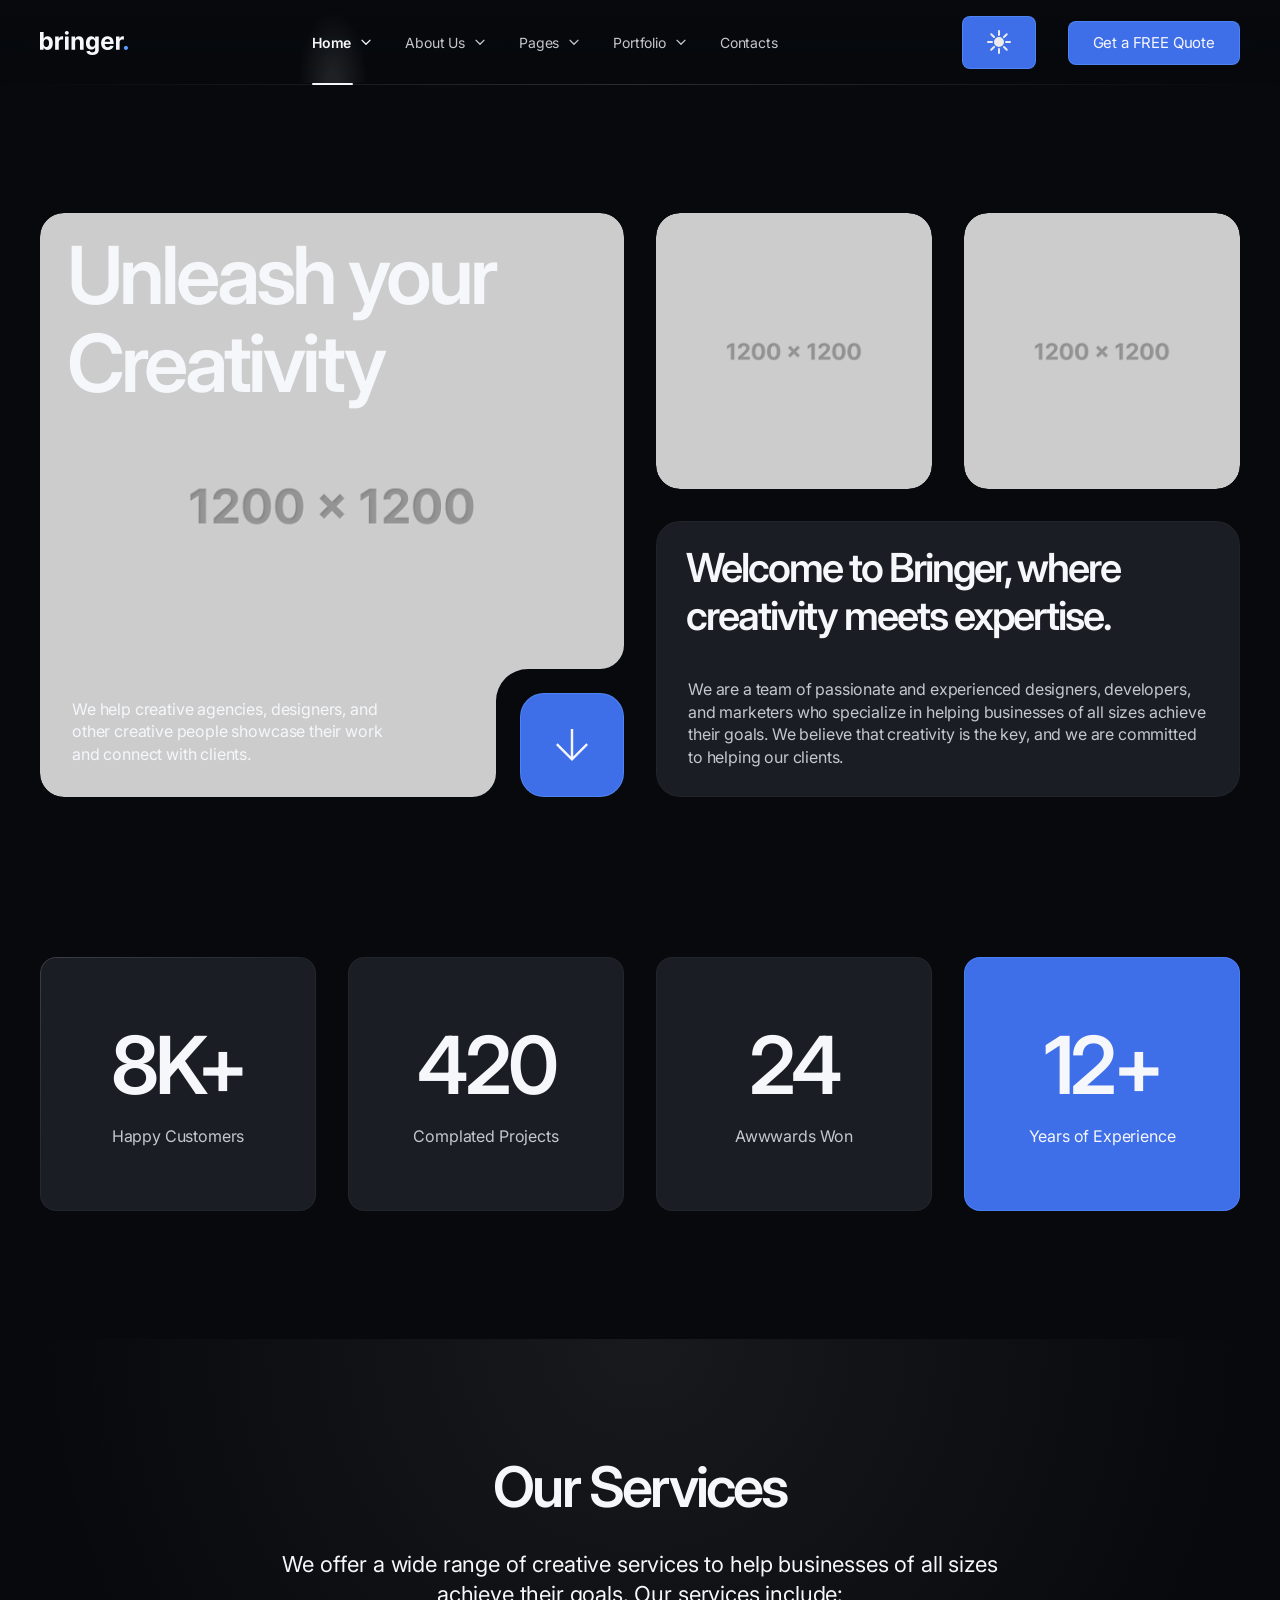
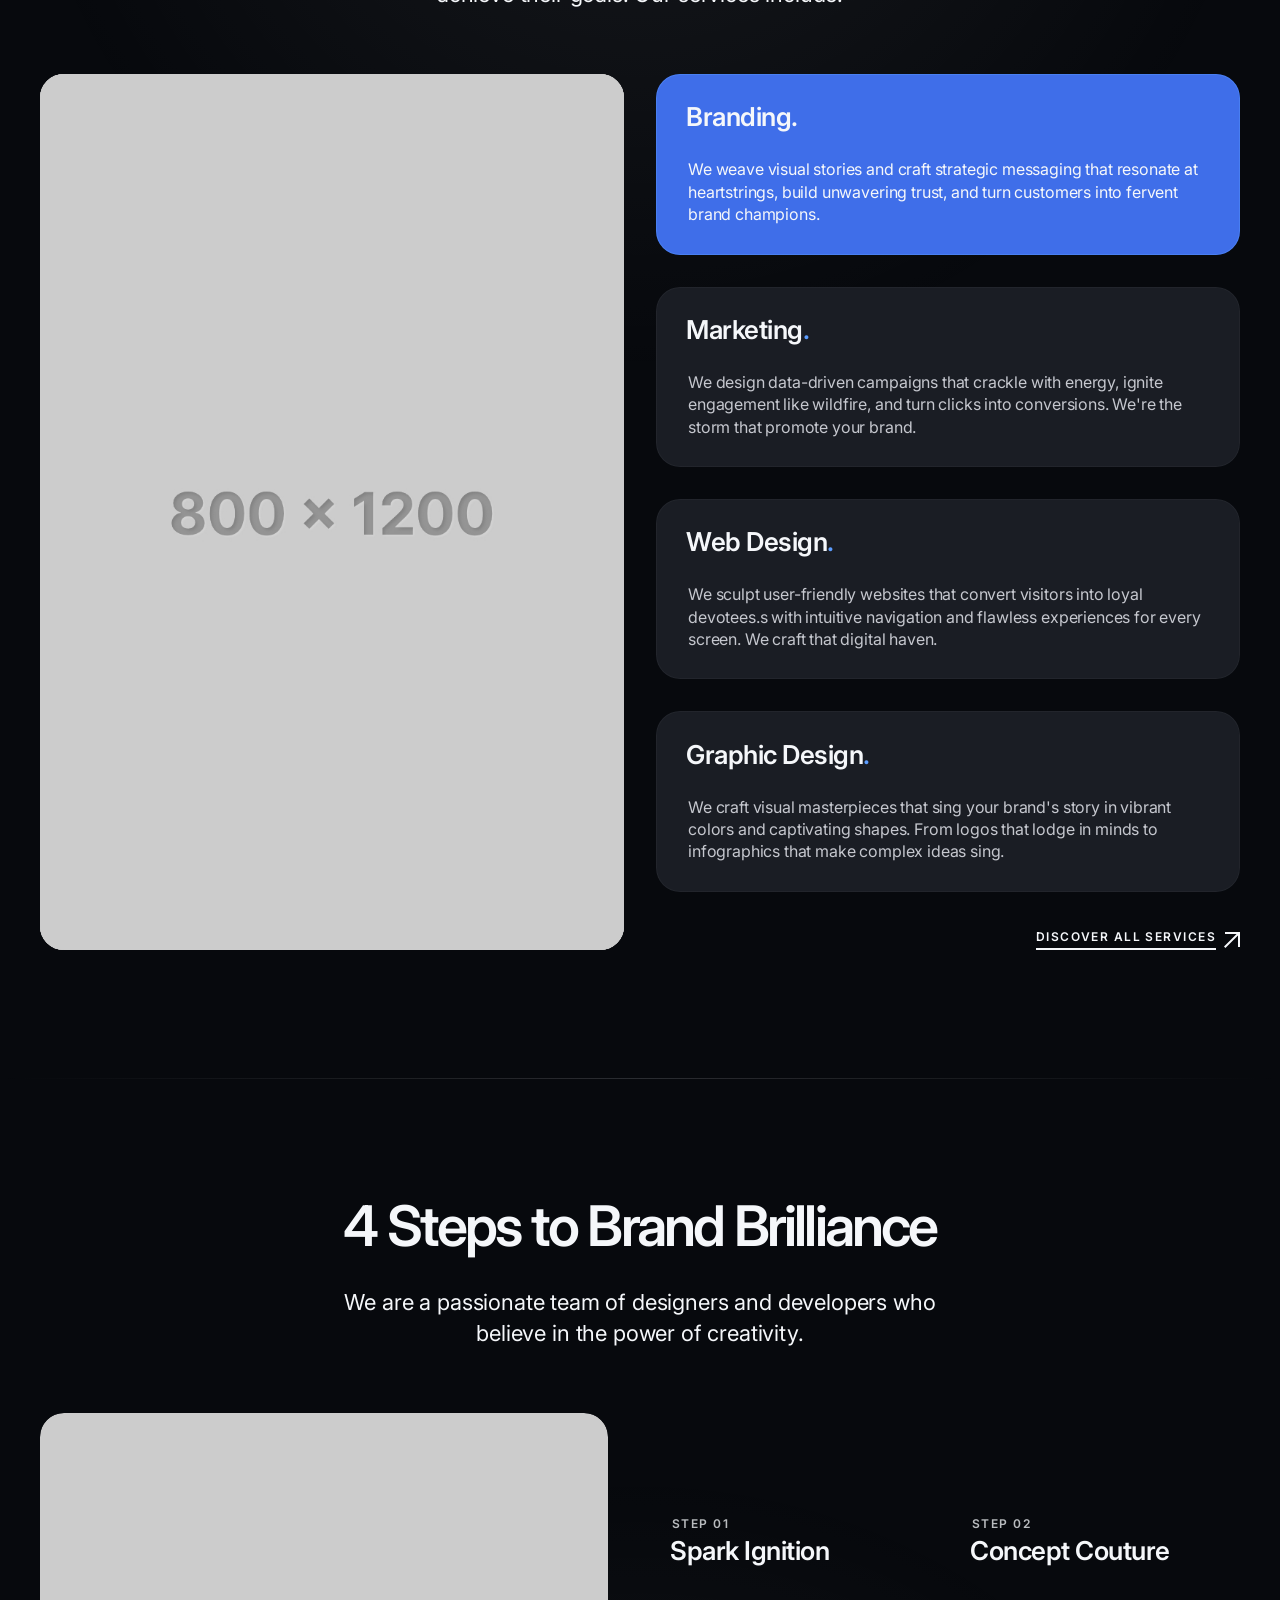
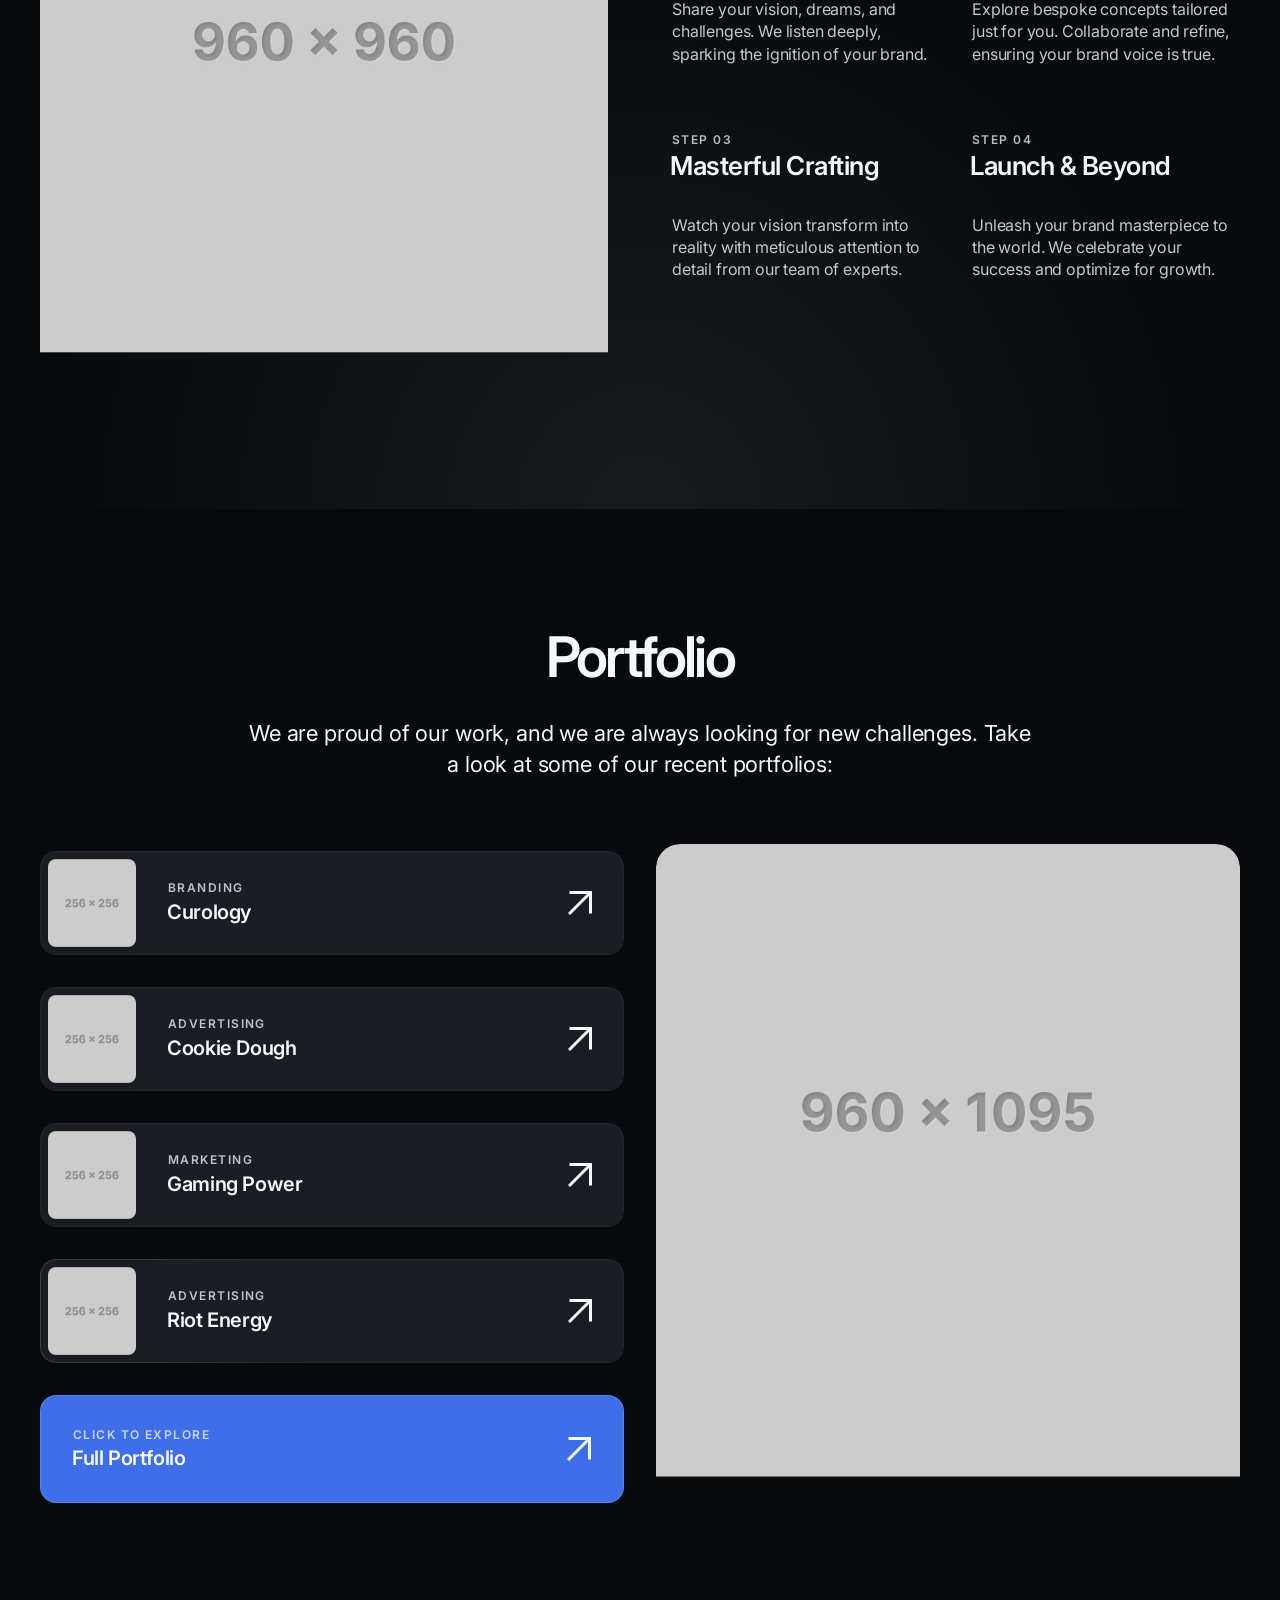
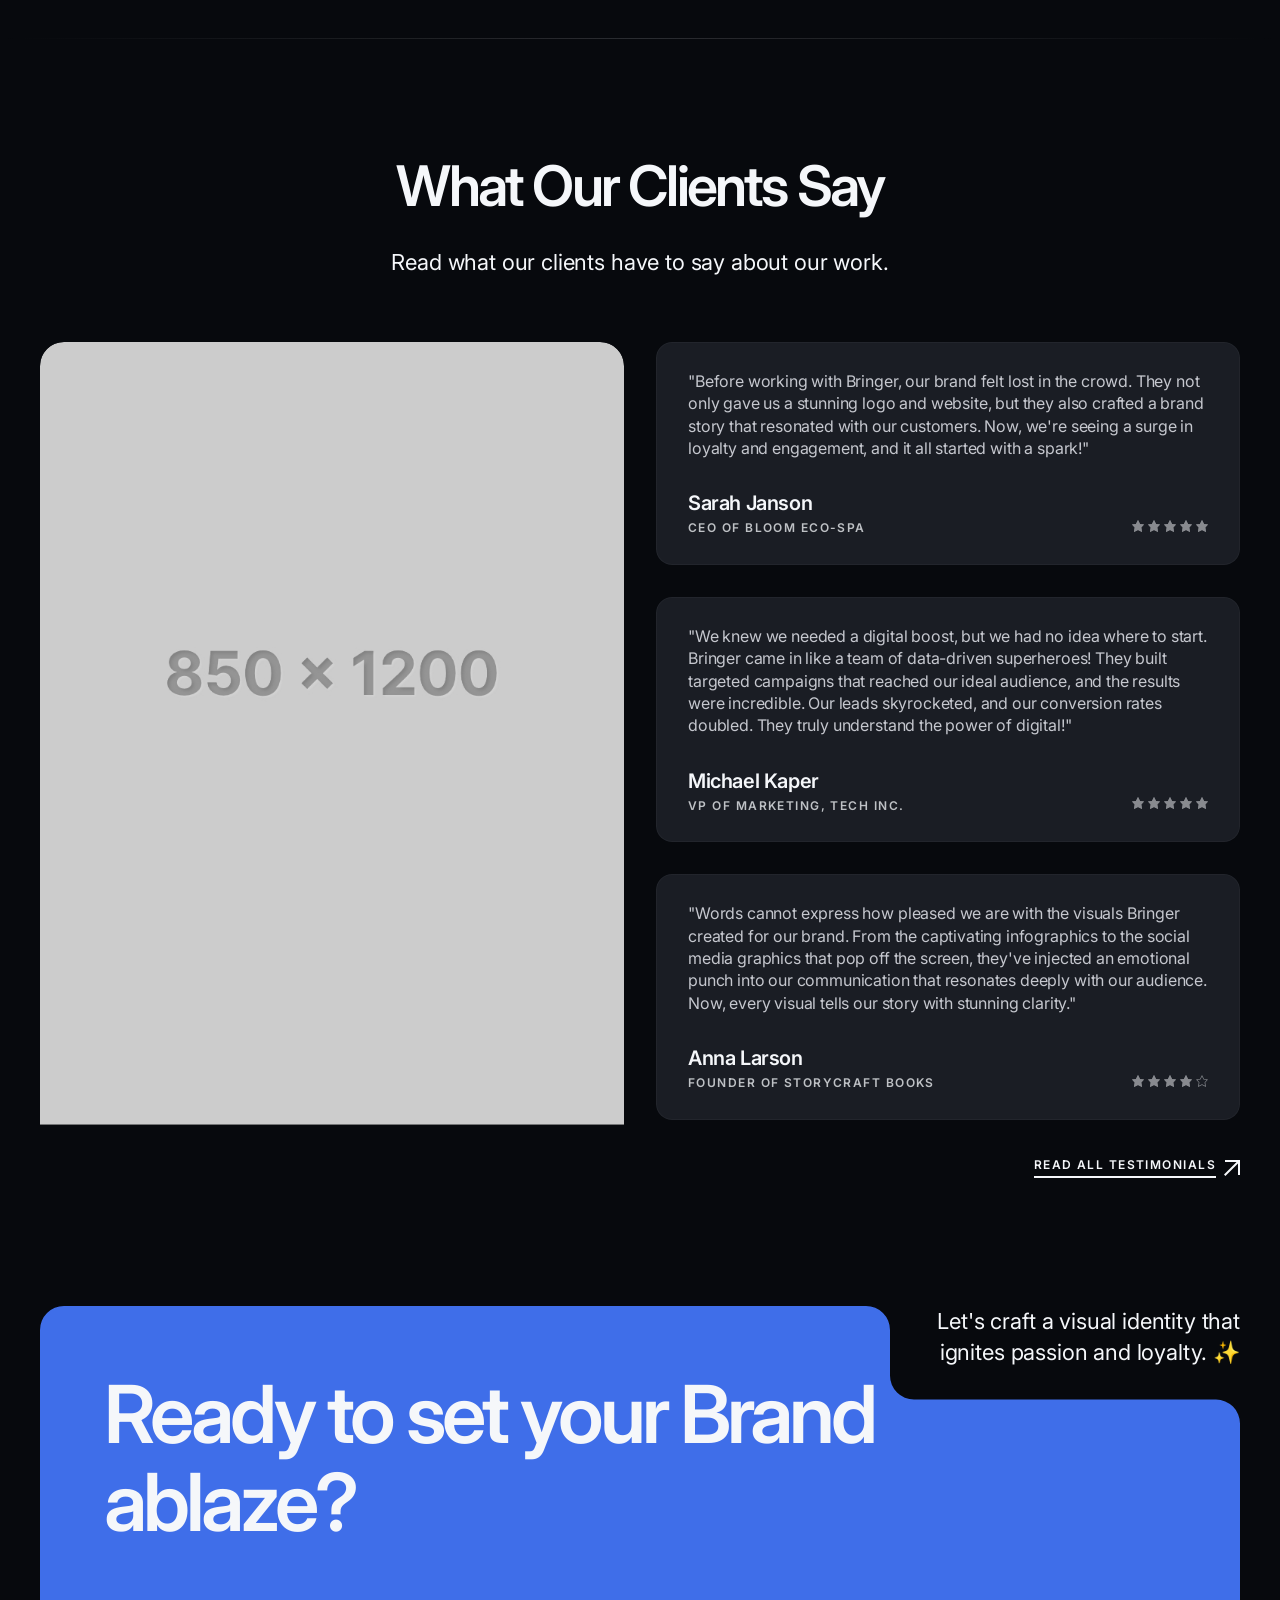
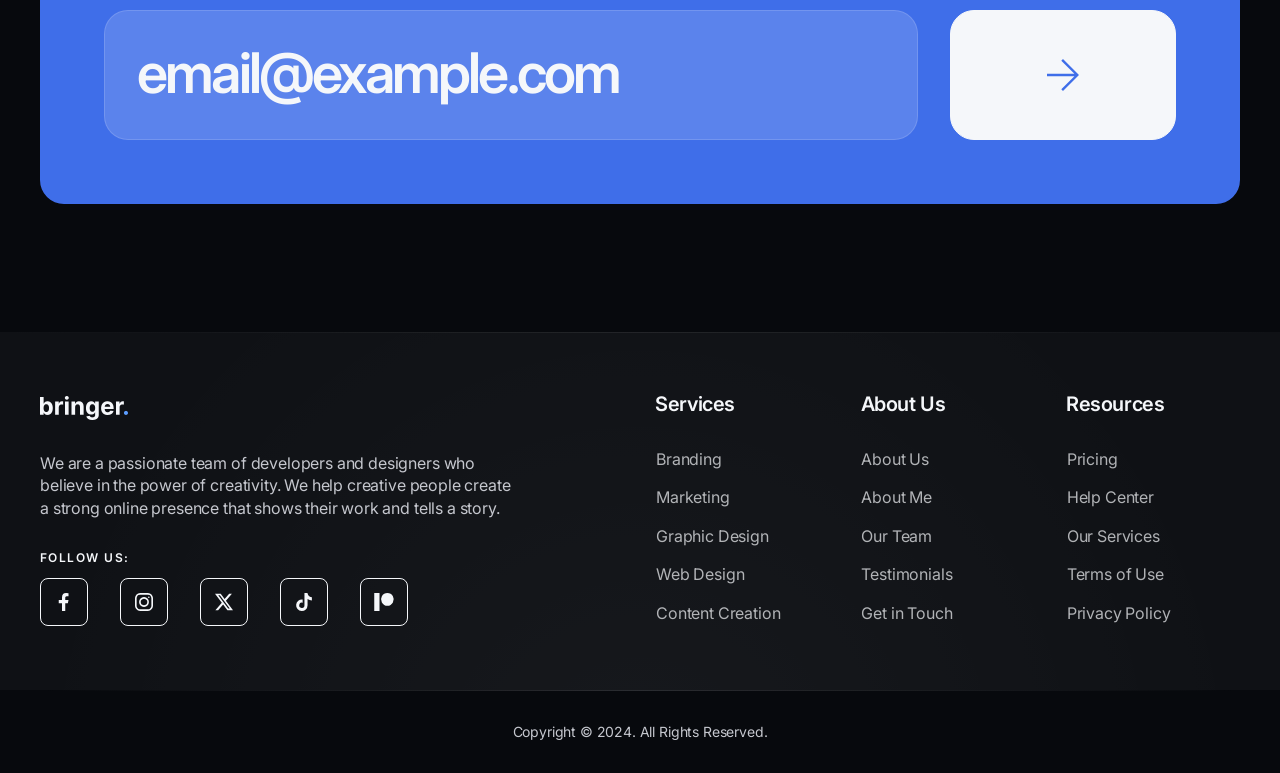
==== home06.html @ 0321768a "first commit" ====
<!DOCTYPE html>
<html lang="en">

<head>
  <meta charset="UTF-8">
  <meta name="viewport" content="width=device-width, initial-scale=1.0">

  <!-- Page Title -->
  <title>Bringer | Digital Agency</title>

  <!-- Google Fonts -->
  <link href="https://fonts.googleapis.com/css2?family=Inter:wght@400;600&amp;display=swap" rel="stylesheet">
  <!-- Config -->
  <link type="text/css" rel="stylesheet" href="css/config.css">
  <!-- Libraries -->
  <link type="text/css" rel="stylesheet" href="css/libs.css">
  <!-- Template Styles -->
  <link type="text/css" rel="stylesheet" href="css/style.css">
  <!-- Responsive -->
  <link type="text/css" rel="stylesheet" href="css/responsive.css">

  <!-- Favicon -->
  <link rel="icon" href="img/favicon.png" sizes="32x32">
</head>

<body>
  <!-- Header -->
  <header id="bringer-header" class="is-frosted is-sticky" data-appear="fade-down" data-unload="fade-up">
    <!-- Desktop Header -->
    <div class="bringer-header-inner">
      <!-- Header Logo -->
      <div class="bringer-header-lp">
        <a href="./" class="bringer-logo">
          <img src="img/logo.png" alt="bringer." width="88" height="24">
        </a>
      </div>
      <!-- Main Menu -->
      <div class="bringer-header-mp">
        <nav class="bringer-nav">
          <ul class="main-menu" data-stagger-appear="fade-down" data-stagger-delay="75">
            <li class="current-menu-parent">
              <a href="#">Home</a>
              <ul class="sub-menu">
                <li>
                  <a href="index.html">Home 01</a>
                </li>
                <li>
                  <a href="home02.html">Home 02</a>
                </li>
                <li>
                  <a href="home03.html">Home 03</a>
                </li>
                <li>
                  <a href="home04.html">Home 04</a>
                </li>
                <li>
                  <a href="home05.html">Home 05</a>
                </li>
                <li class="current-menu-item">
                  <a href="home06.html">Home 06</a>
                </li>
                <li>
                  <a href="home07.html">Home 07</a>
                </li>
                <li>
                  <a href="home08.html">Home 08</a>
                </li>
              </ul>
            </li>
            <li>
              <a href="#">About Us</a>
              <ul class="sub-menu">
                <li>
                  <a href="about-us.html">About Us</a>
                </li>
                <li>
                  <a href="about-me.html">About Me</a>
                </li>
                <li>
                  <a href="team-member.html">Team Member</a>
                </li>
              </ul>
            </li>
            <li>
              <a href="#">Pages</a>
              <ul class="sub-menu">
                <li>
                  <a href="services.html">Our Services</a>
                </li>
                <li>
                  <a href="service-details.html">Service Details</a>
                </li>
                <li>
                  <a href="pricing.html">Pricing</a>
                </li>
                <li>
                  <a href="faq.html">F.A.Q.</a>
                </li>
                <li>
                  <a href="testimonials.html">Testimonials</a>
                </li>
              </ul>
            </li>
            <li>
              <a href="#">Portfolio</a>
              <ul class="sub-menu">
                <li>
                  <a href="portfolio-infinite-list.html">Infinite List</a>
                </li>
                <li>
                  <a href="portfolio-slider.html">Slider</a>
                </li>
                <li>
                  <a href="portfolio-column.html">Column Cards</a>
                </li>
                <li>
                  <a href="portfolio-grid.html">Classic Grid</a>
                </li>
                <li class="bringer-menu-divider"></li>
                <li>
                  <a href="portfolio-post01.html">Portfolio Details 01</a>
                </li>
                <li>
                  <a href="portfolio-post02.html">Portfolio Details 02</a>
                </li>
                <li>
                  <a href="portfolio-post03.html">Portfolio Details 03</a>
                </li>
              </ul>
            </li>
            <li>
              <a href="contacts.html">Contacts</a>
            </li>
          </ul>
        </nav>
      </div>
      <!-- Header Button -->
      <div class="bringer-header-rp">
        <button class="bringer-mode-toggler">
          <img src="icons/light-mode.svg" alt="">
        </button>
        <a href="contacts.html" class="bringer-button">Get a FREE Quote</a>
      </div>
    </div>
    <!-- Mobile Header -->
    <div class="bringer-mobile-header-inner">
      <a href="./" class="bringer-logo">
        <img src="img/logo.png" alt="bringer." width="88" height="24">
      </a>
      <a href="#" class="bringer-mobile-menu-toggler">
        <i class="bringer-menu-toggler-icon">
          <span></span>
          <span></span>
          <span></span>
        </i>
      </a>
    </div>
  </header>

  <!-- Page Main -->
  <main id="bringer-main">
    <div class="stg-container">
      <!-- Hero Section -->
      <section>
        <div class="bringer-hero-block bringer-hero-type06">
          <div class="bringer-bento-grid stg-bottom-gap">
            <div class="is-large bringer-masked-block" data-appear="fade-right" data-unload="fade-left">
              <div class="bringer-bento-hero-media bringer-masked-media" data-bg-src="img/home/home06-background.jpg">
                <!-- Title -->
                <h1 class="bringer-page-title">Unleash your Creativity</h1>
                <!-- Description -->
                <p class="bringer-highlight">We help creative agencies, designers, and other creative people showcase their work and connect with clients.</p>
              </div>
              <div class="bringer-masked-content at-bottom-right">
                <a href="#page06" class="bringer-square-button" data-appear="zoom-in" data-delay="100">
                  <span class="bringer-icon bringer-icon-arrow-down"></span>
                </a>
              </div>
            </div>
            <div class="is-small" data-appear="zoom-out" data-delay="100" data-unload="zoom-out">
              <img class="bringer-lazy" src="img/null.png" data-src="img/portfolio/portfolio04.jpg" alt="Product 04" width="1200" height="1200">
            </div>
            <div class="is-small" data-appear="zoom-out" data-delay="200" data-unload="zoom-out">
              <img class="bringer-lazy" src="img/null.png" data-src="img/portfolio/portfolio08.jpg" alt="Product 08" width="1200" height="1200">
            </div>
            <div class="is-medium bringer-block stg-vertical-space-between" data-appear="fade-left" data-delay="300" data-unload="fade-right">
              <h3>Welcome to Bringer, where creativity meets expertise.</h3>
              <p>We are a team of passionate and experienced designers, developers, and marketers who specialize in helping businesses of all sizes achieve their goals. We believe that creativity is the key, and we are committed to helping our clients.</p>
            </div>
          </div>
        </div><!-- .bringer-hero-block -->
      </section>

      <!-- Section: Counters -->
      <section data-padding="bottom">
        <div class="bringer-grid-4cols bringer-tp-grid-2cols bringer-m-grid-2cols stg-m-small-gap" data-stagger-appear="zoom-in" data-stagger-unload="zoom-out">
          <!-- Counter Item -->
          <div class="bringer-counter bringer-block" data-delay="3000">
            <div class="bringer-counter-number" data-suffix="K+">8</div>
            <div class="bringer-counter-label">Happy Customers</div>
          </div><!-- .bringer-counter -->
          <!-- Counter Item -->
          <div class="bringer-counter bringer-block" data-delay="3000">
            <div class="bringer-counter-number" data-suffix="">420</div>
            <div class="bringer-counter-label">Complated Projects</div>
          </div><!-- .bringer-counter -->
          <!-- Counter Item -->
          <div class="bringer-counter bringer-block" data-delay="3000">
            <div class="bringer-counter-number" data-suffix="">24</div>
            <div class="bringer-counter-label">Awwwards Won</div>
          </div><!-- .bringer-counter -->
          <!-- Counter Item -->
          <div class="bringer-counter bringer-block is-accented" data-delay="3000">
            <div class="bringer-counter-number" data-suffix="+">12</div>
            <div class="bringer-counter-label">Years of Experience</div>
          </div><!-- .bringer-counter -->
        </div><!-- .bringer-grid -->
      </section>

      <!-- Section: Services -->
      <section class="backlight-top" id="page06">
        <!-- Section Title -->
        <div class="stg-row bringer-section-title">
          <div class="stg-col-8 stg-offset-2">
            <div class="align-center">
              <h2 data-appear="fade-up" data-unload="fade-up">Our Services</h2>
              <p class="bringer-large-text" data-appear="fade-up" data-unload="fade-up" data-delay="100">We offer a wide range of creative services to help businesses of all sizes achieve their goals. Our services include:</p>
            </div>
          </div>
        </div>
        <!-- List with Preview -->
        <div class="bringer-list-with-preview" data-preview-position="left" data-unload="fade-up" data-delay="200">
          <div class="bringer-lwp-roster">
            <!-- Item 01 -->
            <div class="bringer-lwp-item bringer-block" data-appear="fade-left">
              <img src="img/home/service01.jpg" alt="Branding" width="800" height="1200">
              <div class="bringer-lwp-item-content">
                <h5>Branding<span class="bringer-accent">.</span></h5>
                <p>We weave visual stories and craft strategic messaging that resonate at heartstrings, build unwavering trust, and turn customers into fervent brand champions.</p>
              </div>
            </div>

            <!-- Item 02 -->
            <div class="bringer-lwp-item bringer-block" data-appear="fade-left">
              <img src="img/home/service02.jpg" alt="Marketing" width="800" height="1200">
              <div class="bringer-lwp-item-content">
                <h5>Marketing<span class="bringer-accent">.</span></h5>
                <p>We design data-driven campaigns that crackle with energy, ignite engagement like wildfire, and turn clicks into conversions. We're the storm that promote your brand.</p>
              </div>
            </div>

            <!-- Item 03 -->
            <div class="bringer-lwp-item bringer-block" data-appear="fade-left">
              <img src="img/home/service03.jpg" alt="Web Design" width="800" height="1200">
              <div class="bringer-lwp-item-content">
                <h5>Web Design<span class="bringer-accent">.</span></h5>
                <p>We sculpt user-friendly websites that convert visitors into loyal devotees.s with intuitive navigation and flawless experiences for every screen. We craft that digital haven.</p>
              </div>
            </div>

            <!-- Item 04 -->
            <div class="bringer-lwp-item bringer-block" data-appear="fade-left">
              <img src="img/home/service04.jpg" alt="Graphic Design" width="800" height="1200">
              <div class="bringer-lwp-item-content">
                <h5>Graphic Design<span class="bringer-accent">.</span></h5>
                <p>We craft visual masterpieces that sing your brand's story in vibrant colors and captivating shapes. From logos that lodge in minds to infographics that make complex ideas sing.</p>
              </div>
            </div>

            <!-- Learn More -->
            <div class="align-right">
              <a href="services.html" class="bringer-arrow-link">Discover all services</a>
            </div>
          </div>
        </div><!-- .bringer-list-with-preview -->
      </section>

      <!-- Section: Steps -->
      <section class="backlight-bottom divider-top">
        <!-- Section Title -->
        <div class="stg-row bringer-section-title">
          <div class="stg-col-8 stg-offset-2">
            <div class="align-center">
              <h2 data-appear="fade-up" data-unload="fade-up">4 Steps to Brand Brilliance</h2>
              <p class="bringer-large-text is-short" data-appear="fade-up" data-unload="fade-up" data-delay="100">We are a passionate team of designers and developers who believe in the power of creativity.</p>
            </div>
          </div>
        </div>
        <div class="stg-row stg-valign-middle stg-large-gap">
          <div class="stg-col-6 stg-tp-bottom-gap-l" data-appear="fade-right" data-unload="fade-left">
            <div class="bringer-parallax-media">
              <img class="bringer-lazy" src="img/null.png" data-src="img/home/steps.jpg" alt="Brand Brilliance" width="960" height="960">
            </div>
          </div>
          <div class="stg-col-6" data-unload="fade-right" data-delay="100">
            <div class="bringer-grid-2cols stg-normal-gap" data-stagger-appear="fade-left">
              <!-- Grid Item -->
              <div class="bringer-subgrid-item stg-bottom-gap stg-m-bottom-gap-s">
                <div class="bringer-title-with-meta">
                  <span class="bringer-label">Step 01</span>
                  <h5>Spark Ignition</h5>
                </div>
                <div>Share your vision, dreams, and challenges. We listen deeply, sparking the ignition of your brand.</div>
              </div>

              <!-- Grid Item -->
              <div class="bringer-subgrid-item stg-bottom-gap stg-m-bottom-gap-s">
                <div class="bringer-title-with-meta">
                  <span class="bringer-label">Step 02</span>
                  <h5>Concept Couture</h5>
                </div>
                <div>Explore bespoke concepts tailored just for you. Collaborate and refine, ensuring your brand voice is true.</div>
              </div>

              <!-- Grid Item -->
              <div class="bringer-subgrid-item stg-m-bottom-gap-s">
                <div class="bringer-title-with-meta">
                  <span class="bringer-label">Step 03</span>
                  <h5>Masterful Crafting</h5>
                </div>
                <div>Watch your vision transform into reality with meticulous attention to detail from our team of experts.</div>
              </div>

              <!-- Grid Item -->
              <div class="bringer-subgrid-item">
                <div class="bringer-title-with-meta">
                  <span class="bringer-label">Step 04</span>
                  <h5>Launch &amp; Beyond</h5>
                </div>
                <div>Unleash your brand masterpiece to the world. We celebrate your success and optimize for growth.</div>
              </div>
            </div>
          </div>
        </div>
      </section>

      <!-- Section: Portfolio List -->
      <section>
        <!-- Section Title -->
        <div class="stg-row bringer-section-title">
          <div class="stg-col-8 stg-offset-2">
            <div class="align-center">
              <h2 data-appear="fade-up" data-unload="fade-up">Portfolio</h2>
              <p class="bringer-large-text" data-appear="fade-up" data-unload="fade-up" data-delay="100">We are proud of our work, and we are always looking for new challenges. Take a look at some of our recent portfolios:</p>
            </div>
          </div>
        </div>
        <!-- Portfolio List -->
        <div class="stg-row stg-valign-middle stg-tp-column-reverse">
          <div class="stg-col-6" data-unload="fade-left" data-delay="100">
            <div class="bringer-grid-1col">
              <!-- Portfolio List Item -->
              <div class="bringer-block bringer-portfolio-short-item" data-appear="fade-right" data-delay="0">
                <div class="bringer-portfolio-thmb">
                  <img class="bringer-lazy" src="img/null.png" data-src="img/portfolio/portfolio01-thmb.jpg" alt="" width="1200" height="1200">
                </div>
                <div class="bringer-portfolio-short-title">
                  <span class="bringer-meta">Branding</span>
                  <h6>Curology</h6>
                </div>
                <span class="bringer-icon bringer-icon-explore"></span>
                <a href="portfolio-post01.html"></a>
              </div><!-- .bringer-portfolio-short-item -->

              <!-- Portfolio List Item -->
              <div class="bringer-block bringer-portfolio-short-item" data-appear="fade-right" data-delay="100">
                <div class="bringer-portfolio-thmb">
                  <img class="bringer-lazy" src="img/null.png" data-src="img/portfolio/portfolio02-thmb.jpg" alt="" width="1200" height="1200">
                </div>
                <div class="bringer-portfolio-short-title">
                  <span class="bringer-meta">Advertising</span>
                  <h6>Cookie Dough</h6>
                </div>
                <span class="bringer-icon bringer-icon-explore"></span>
                <a href="portfolio-post02.html"></a>
              </div><!-- .bringer-portfolio-short-item -->

              <!-- Portfolio List Item -->
              <div class="bringer-block bringer-portfolio-short-item" data-appear="fade-right" data-delay="200">
                <div class="bringer-portfolio-thmb">
                  <img class="bringer-lazy" src="img/null.png" data-src="img/portfolio/portfolio03-thmb.jpg" alt="" width="1200" height="1200">
                </div>
                <div class="bringer-portfolio-short-title">
                  <span class="bringer-meta">Marketing</span>
                  <h6>Gaming Power</h6>
                </div>
                <span class="bringer-icon bringer-icon-explore"></span>
                <a href="portfolio-post03.html"></a>
              </div><!-- .bringer-portfolio-short-item -->

              <!-- Portfolio List Item -->
              <div class="bringer-block bringer-portfolio-short-item" data-appear="fade-right" data-delay="300">
                <div class="bringer-portfolio-thmb">
                  <img class="bringer-lazy" src="img/null.png" data-src="img/portfolio/portfolio04-thmb.jpg" alt="" width="1200" height="1200">
                </div>
                <div class="bringer-portfolio-short-title">
                  <span class="bringer-meta">Advertising</span>
                  <h6>Riot Energy</h6>
                </div>
                <span class="bringer-icon bringer-icon-explore"></span>
                <a href="portfolio-post04.html"></a>
              </div><!-- .bringer-portfolio-short-item -->

              <!-- Learn More -->
              <div class="bringer-portfolio-short-item bringer-portfolio-short-more" data-appear="fade-right" data-delay="400">
                <div class="bringer-portfolio-short-title">
                  <span class="bringer-label">Click to explore</span>
                  <h6>Full Portfolio</h6>
                </div>
                <span class="bringer-icon bringer-icon-explore"></span>
                <a href="portfolio-infinite-list.html"></a>
              </div><!-- .bringer-portfolio-short-more -->
            </div>
          </div>
          <div class="stg-col-6 stg-tp-bottom-gap" data-unload="fade-right" data-delay="200">
            <div class="bringer-parallax-media" data-appear="fade-left">
              <img class="bringer-lazy" src="img/null.png" data-src="img/home/portfolio.jpg" alt="Our Portfolio" width="960" height="1095">
            </div>
          </div>
        </div>
      </section>

      <!-- Section: Testimonials -->
      <section class="divider-top">
        <!-- Section Title -->
        <div class="stg-row bringer-section-title">
          <div class="stg-col-8 stg-offset-2">
            <div class="align-center">
              <h2 data-appear="fade-up" data-unload="fade-up">What Our Clients Say</h2>
              <p class="bringer-large-text" data-appear="fade-up" data-unload="fade-up" data-delay="100">Read what our clients have to say about our work.</p>
            </div>
          </div>
        </div>
        <!-- Testimonials -->
        <div class="stg-row">
          <div class="stg-col-6 stg-tp-col-8 stg-tp-offset-2 stg-tp-bottom-gap" data-unload="fade-left" data-delay="100">
            <div class="bringer-parallax-media" data-appear="fade-right" data-threshold="0">
              <img class="bringer-lazy" src="img/null.png" data-src="img/home/testimonials02.jpg" alt="What Our Clients Say" width="850" height="1200">
            </div>
          </div>
          <div class="stg-col-6" data-unload="fade-right" data-delay="200">
            <div class="bringer-grid-1col stg-normal-gap">
              <!-- Card Item -->
              <div class="bringer-block bringer-tetimonials-card" data-appear="fade-left" data-delay="0">
                <div class="bringer-tetimonials-card-descr">
                  "Before working with Bringer, our brand felt lost in the crowd. They not only gave us a stunning logo and website, but they also crafted a brand story that resonated with our customers. Now, we're seeing a surge in loyalty and engagement, and it all started with a spark!"
                </div>
                <div class="bringer-tetimonials-card-footer">
                  <div class="bringer-tetimonials-card-name">
                    <h6>Sarah Janson</h6>
                    <span class="bringer-meta">CEO of Bloom Eco-Spa</span>
                  </div>
                  <div class="bringer-tetimonials-card-rate">
                    <span class="bringer-tetimonials-stars5"></span>
                  </div>
                </div>
              </div><!-- .bringer-tetimonials-card -->

              <!-- Card Item -->
              <div class="bringer-block bringer-tetimonials-card" data-appear="fade-left" data-delay="50">
                <div class="bringer-tetimonials-card-descr">
                  "We knew we needed a digital boost, but we had no idea where to start. Bringer came in like a team of data-driven superheroes! They built targeted campaigns that reached our ideal audience, and the results were incredible. Our leads skyrocketed, and our conversion rates doubled. They truly understand the power of digital!"
                </div>
                <div class="bringer-tetimonials-card-footer">
                  <div class="bringer-tetimonials-card-name">
                    <h6>Michael Kaper</h6>
                    <span class="bringer-meta">VP of Marketing, Tech Inc.</span>
                  </div>
                  <div class="bringer-tetimonials-card-rate">
                    <span class="bringer-tetimonials-stars5"></span>
                  </div>
                </div>
              </div><!-- .bringer-tetimonials-card -->

              <!-- Card Item -->
              <div class="bringer-block bringer-tetimonials-card" data-appear="fade-left" data-delay="100">
                <div class="bringer-tetimonials-card-descr">
                  "Words cannot express how pleased we are with the visuals Bringer created for our brand. From the captivating infographics to the social media graphics that pop off the screen, they've injected an emotional punch into our communication that resonates deeply with our audience. Now, every visual tells our story with stunning clarity."
                </div>
                <div class="bringer-tetimonials-card-footer">
                  <div class="bringer-tetimonials-card-name">
                    <h6>Anna Larson</h6>
                    <span class="bringer-meta">Founder of StoryCraft Books</span>
                  </div>
                  <div class="bringer-tetimonials-card-rate">
                    <span class="bringer-tetimonials-stars4"></span>
                  </div>
                </div>
              </div><!-- .bringer-tetimonials-card -->

              <!-- Learn More -->
              <div class="align-right">
                <a href="testimonials.html" class="bringer-arrow-link">Read all testimonials</a>
              </div>
            </div><!-- .bringer-grid -->
          </div>
        </div>
      </section>

      <!-- Section: CTA Form -->
      <section data-padding="bottom">
        <div class="bringer-masked-cta bringer-masked-block" data-unload="fade-down">
          <form action="mail-short.php" method="post" data-fill-error="Please, fill out the form." class="bringer-contact-form is-short bringer-masked-media" data-appear="fade-up">
            <div class="bringer-form-content bringer-cta-form">
              <div class="bringer-cta-form-content" data-appear="fade-up" data-delay="100">
                <div class="bringer-cta-title">Ready to set your Brand ablaze?</div>
                <input type="email" id="subscribe_email" name="subscribe_email" placeholder="email@example.com" required>
              </div>
              <div class="bringer-cta-form-button" data-appear="fade-up" data-delay="200">
                <button type="submit">
                  <span class="bringer-icon bringer-icon-arrow-submit"></span>
                </button>
              </div>
              <div class="bringer-contact-form__response"></div>
            </div>
            <span class="bringer-form-spinner"></span>
          </form>
          <div class="bringer-masked-cta-content bringer-masked-content at-top-right">
            <p class="bringer-large-text" data-appear="fade-down">Let's craft a visual identity that ignites passion and loyalty. ✨</p>
          </div>
        </div>
      </section>
    </div><!-- .stg-container -->

    <!-- Footer -->
    <footer id="bringer-footer" data-appear="fade-up" data-unload="fade-down">
      <!-- Footer Widgets Area -->
      <div class="bringer-footer-widgets">
        <div class="stg-container">
          <div class="stg-row" data-stagger-appear="fade-left" data-stagger-delay="100">
            <div class="stg-col-5 stg-tp-col-12 stg-tp-bottom-gap-l">
              <div class="bringer-info-widget">
                <a href="./" class="bringer-logo footer-logo">
                  <img src="img/logo.png" alt="bringer." width="88" height="24">
                </a>
                <div class="bringer-info-description">We are a passionate team of developers and designers who believe in the power of creativity. We help creative people create a strong online presence that shows their work and tells a story.</div>
                <span class="bringer-label">Follow us:</span>
                <ul class="bringer-socials-list" data-stagger-appear="fade-up" data-stagger-delay="75">
                  <li>
                    <a href="#" target="_blank" class="bringer-socials-facebook">
                      <i></i>
                    </a>
                  </li>
                  <li>
                    <a href="#" target="_blank" class="bringer-socials-instagram">
                      <i></i>
                    </a>
                  </li>
                  <li>
                    <a href="#" target="_blank" class="bringer-socials-x">
                      <i></i>
                    </a>
                  </li>
                  <li>
                    <a href="#" target="_blank" class="bringer-socials-tiktok">
                      <i></i>
                    </a>
                  </li>
                  <li>
                    <a href="#" target="_blank" class="bringer-socials-patreon">
                      <i></i>
                    </a>
                  </li>
                </ul>
              </div>
            </div>
            <div class="stg-col-2 stg-offset-1 stg-tp-col-4 stg-m-col-4">
              <div class="bringer-widget">
                <h6>Services</h6>
                <div class="bringer-menu-widget">
                  <ul>
                    <li><a href="service-details.html">Branding</a></li>
                    <li><a href="service-details.html">Marketing</a></li>
                    <li><a href="service-details.html">Graphic Design</a></li>
                    <li><a href="service-details.html">Web Design</a></li>
                    <li><a href="service-details.html">Content Creation</a></li>
                  </ul>
                </div>
              </div><!-- .bringer-widget -->
            </div>
            <div class="stg-col-2 stg-tp-col-4 stg-m-col-4">
              <div class="bringer-widget">
                <h6>About Us</h6>
                <div class="bringer-menu-widget">
                  <ul>
                    <li><a href="about-us.html">About Us</a></li>
                    <li><a href="about-me.html">About Me</a></li>
                    <li><a href="team-member.html">Our Team</a></li>
                    <li><a href="testimonials.html">Testimonials</a></li>
                    <li><a href="contacts.html">Get in Touch</a></li>
                  </ul>
                </div>
              </div><!-- .bringer-widget -->
            </div>
            <div class="stg-col-2 stg-tp-col-4 stg-m-col-4">
              <div class="bringer-widget">
                <h6>Resources</h6>
                <div class="bringer-menu-widget">
                  <ul>
                    <li><a href="pricing.html">Pricing</a></li>
                    <li><a href="faq.html">Help Center</a></li>
                    <li><a href="services.html">Our Services</a></li>
                    <li><a href="#">Terms of Use</a></li>
                    <li><a href="#">Privacy Policy</a></li>
                  </ul>
                </div>
              </div><!-- .bringer-widget -->
            </div>
          </div><!-- .stg-row -->
        </div><!-- .stg-container -->
      </div><!-- .bringer-footer-widgets -->

      <!-- Footer Copyright Line -->
      <div class="bringer-footer-line stg-container">
        <div class="align-center">
          Copyright &copy; 2024. All Rights Reserved.
        </div>
      </div><!-- bringer-footer-line -->
    </footer>
  </main>

  <!-- Right Click Protection Block -->
  <div class="bringer-rcp-wrap">
    <div class="bringer-rcp-overlay"></div>
    <div class="bringer-rcp-container">
      <h2>The context menu is not allowed on this page.</h2>
    </div>
  </div>

  <!-- Dynamic Backlight -->
  <div class="bringer-backlight"></div>

  <!-- JS Scripts -->
  <script src="js/lib/jquery.min.js"></script>
  <script src="js/lib/libs.js"></script>
  <script src="js/contact_form.js"></script>
  <script src="js/st-core.js"></script>
  <script src="js/classes.js"></script>
  <script src="js/main.js"></script>
</body>

</html>
---- css/config.css ----
/**
 * Author: Shadow Themes
 * Author URL: https://shadow-themes.com
 */

/* ============
   COLOR SCHEME
=============== */
:root {
  /* Used as body background and overlays */
  --bringer-s-body-bg: #07090d;

  /* Used as a background color for header, footer, and mobile navigation */
  --bringer-s-nav: #07090dcc;

  /* Used as a background color for block containers, sub-menus, and form inputs */
  --bringer-s-container-bg: #1a1d24;

  /* The same as the previous one but with transparency for frosted glass blocks */
  --bringer-s-container-frosted: #1a1d24ee;

  /* Used as a color for headings, page titles, button labels, and other bright text accents */
  --bringer-s-heading: #f5f7fa;

  /* It is the same as the previous one but with transparency. Used for labels, meta, and some hover effects */
  --bringer-s-heading-fade: #f5f7fac0;

  /* Used as a color for general content */
  --bringer-s-text: #c5c7ce;

  /* A background color for accents, like buttons, highlighted blocks, etc. */
  --bringer-s-accent: #3f6ee9;

  /* A hovered button background color */
  --bringer-button-hover-bg: #3f6ee9d0;

  /* Used as a color for text accents */
  --bringer-s-text-accent: #5c9dff;

  /* Used as a text color for accented blocks */
  --bringer-s-accented-text: var(--bringer-s-heading);

  /* Used as a primary border-color */
  --bringer-s-border: #f5f7fa27;

  /* Used as a border color for accented blocks */
  --bringer-s-border-accent: #5c9dff80;

  /* A default semi-transparent border color for blocks with a shining effect */
  --bringer-s-border-mute: #f5f7fa0d;

  /* A semi-transparent border shining effect color */
  --bringer-s-border-highlight: #f5f7fa40;

  /* Used as a color for a backlight effect */
  --bringer-s-backlight: #f5f7fa12;

  /* Used as a color for block shadow */
  --bringer-s-box-shadow: #07090d10;

  /* The cursor-followed backlight color. It uses the primary backlight color */
  --bringer-s-cursor-light: var(--bringer-s-backlight);

  /* A horizontal side-fade gradient border color */
  --bringer-c-border-gradient: linear-gradient(to left, transparent, var(--bringer-s-border), transparent);

  /* Main menu text color */
  --bringer-c-menu: var(--bringer-s-text);

  /* Main menu hovered item text color */
  --bringer-c-menu-hover: var(--bringer-s-heading);

  /* Main menu current item text color */
  --bringer-c-menu-active: var(--bringer-s-heading);
}

body,
body *,
body *::before,
body *::after {
  transition:
    background-color 0.2s ease,
    color 0.2s ease,
    border-color 0.2s ease,
    box-shadow 0.2s ease;
}

/* Light Mode Overrides */
.light-mode {
  --bringer-s-body-bg: #ffffff;
  --bringer-s-nav: #ffffffee;
  --bringer-s-container-bg: #f4f7fa;
  --bringer-s-container-frosted: #f4f7faee;

  --bringer-s-heading: #07090d;
  --bringer-s-heading-fade: #07090d80;
  --bringer-s-text: #33363b;

  --bringer-s-accent: #2b56c5; /* Slightly darker for better contrast on white */
  --bringer-button-hover-bg: #2b56c5d0;
  --bringer-s-text-accent: #1a44b5;

  --bringer-s-border: #07090d15;
  --bringer-s-border-mute: #07090d08;
  --bringer-s-border-highlight: #07090d20;
  --bringer-s-backlight: #11151d19;
  --bringer-s-box-shadow: #07090d0a;
}

/* ==========
   TYPOGRAPHY
============= */
:root {
  /* === FONT GROUPS === */
  /* Headings Font Family */
  --bringer-t-heading-ff: 'Inter', sans-serif;

  /* Headings Font Weight */
  --bringer-t-heading-fw: 600;

  /* Content Font Family */
  --bringer-t-content-ff: 'Inter', sans-serif;

  /* Content Font Weight */
  --bringer-t-content-fw: 400;

  /* Content Font Letter Spacing */
  --bringer-t-content-ls: -0.01em;

  /* === MAIN MENU === */
  /* Main Menu Font Family */
  --bringer-t-menu-ff: var(--bringer-t-content-ff);

  /* Main Menu Font Weight */
  --bringer-t-menu-fw: var(--bringer-t-content-fw);

  /* Main Menu Font Size */
  --bringer-t-menu-fs: 14px;

  /* Main Menu Line Height */
  --bringer-t-menu-lh: 1.4em;

  /* Sub-Menu Font Family */
  --bringer-t-submenu-ff: var(--bringer-t-menu-ff);

  /* Main Menu Font Weight */
  --bringer-t-submenu-fw: var(--bringer-t-menu-fw);

  /* Main Menu Font Size */
  --bringer-t-submenu-fs: var(--bringer-t-menu-fs);

  /* Main Menu Line Heiight */
  --bringer-t-submenu-lh: var(--bringer-t-menu-lh);

  /* === FOOTER === */
  /* Footer Font Size */
  --bringer-t-footer-fs: 14px;

  /* Footer Text Line Height */
  --bringer-t-footer-lh: 1.4em;

  /* Social Icons Size */
  --bringer-socials-size: 24px;

  /* === HEADINGS === */
  /* H1 Heading font size */
  --bringer-t-h1-fs: 80px;

  /* H1 Heading letter spacing */
  --bringer-t-h1-ls: -0.05em;

  /* H1 Line Height */
  --bringer-t-h1-lh: 1.1em;

  /* H1 Margin */
  --bringer-t-h1-margin: -0.175em 0 0.338em -0.063em;

  /* H2 Heading font size */
  --bringer-t-h2-fs: 56px;

  /* H2 Heading letter spacing */
  --bringer-t-h2-ls: -0.05em;

  /* H2 Line Height */
  --bringer-t-h2-lh: 1.2em;

  /* H2 Margin */
  --bringer-t-h2-margin: -0.232em 0 0.482em -0.06em;

  /* H3 Heading font size */
  --bringer-t-h3-fs: 40px;

  /* H3 Heading letter spacing */
  --bringer-t-h3-ls: -0.05em;

  /* H3 Line Height */
  --bringer-t-h3-lh: 1.2em;

  /* H3 Margin */
  --bringer-t-h3-margin: -0.215em 0 0.65em -0.05em;

  /* H4 Heading font size */
  --bringer-t-h4-fs: 32px;

  /* H4 Heading letter spacing */
  --bringer-t-h4-ls: -0.05em;

  /* H4 Line Height */
  --bringer-t-h4-lh: 1.2em;

  /* H4 Margin */
  --bringer-t-h4-margin: -0.22em 0 0.813em -0.05em;

  /* H5 Heading font size */
  --bringer-t-h5-fs: 26px;

  /* H5 Heading letter spacing */
  --bringer-t-h5-ls: -0.02em;

  /* H5 Line Height */
  --bringer-t-h5-lh: 1.2em;

  /* H5 Margin */
  --bringer-t-h5-margin: -0.19em 0 1em -0.06em;

  /* H6 Heading font size */
  --bringer-t-h6-fs: 20px;

  /* H6 Heading letter spacing */
  --bringer-t-h6-ls: -0.02em;

  /* H6 Line Height */
  --bringer-t-h6-lh: 1.2em;

  /* H6 Margin */
  --bringer-t-h6-margin: -0.2em 0 1.2em -0.038em;

  /* === CONTENT === */
  /* Content Large text Font Size */
  --bringer-t-large-fs: 22px;

  /* Content text Font Size */
  --bringer-t-content-fs: 16px;

  /* Content text Line Height */
  --bringer-t-content-lh: 1.4em;

  /* Meta Font Size */
  --bringer-t-meta-fs: 12px;

  /* Meta Letter Spacing */
  --bringer-t-meta-ls: 0.12em;

  /* Meta Font Weight */
  --bringer-t-meta-fw: 600;

  /* === FORMS AND FIELDS === */
  /* Button Font Size */
  --bringer-t-button-fs: 15px;

  /* Input Font Size */
  --bringer-t-input-fs: 14px;

  /* Input Line Height */
  --bringer-t-input-lh: 1.4em;
}

/* =======================
   DIMENSIONS AND SPACINGS
========================== */
:root {
  /* Header vertical spacing */
  --bringer-header-spacing: 16px;

  /* Main Menu items spacing */
  --bringer-menu-gap: 32px;

  /* Sub-menu container width */
  --bringer-sub-menu-width: 200px;

  /* Social Items list items spacing */
  --bringer-socials-gap: 32px;

  /* Section Spacing (Applies at the top and the bottom of each section) */
  --bringer-section-gap: 128px;

  /* Extra Large border radius */
  --bringer-xl-br: 48px;

  /* Large border radius */
  --bringer-large-br: 32px;

  /* Default border radius */
  --bringer-default-br: 24px;

  /* Small border radius */
  --bringer-small-br: 16px;

  /* Extra small border radius */
  --bringer-xs-br: 8px;

  /* Button padding */
  --bringer-button-spacing: 13px 24px 14px 24px;

  /* Button border radius */
  --bringer-button-br: var(--bringer-xs-br);

  /* Input field padding */
  --bringer-input-spacing: 16px 16px 16px 16px;

  /* Input field border radius */
  --bringer-input-br: var(--bringer-xs-br);

  /* Input field bottom margin */
  --bringer-input-gap: 24px;

  /* Shadow Themes Grid: Container */
  --stg-container-width: 1200px;

  /* Shadow Themes Grid: Default Gap */
  --stg-gap: 32px;
  --stg-d-gap: 32px;

  /* Shadow Themes Grid: Extra Small Gap */
  --stg-xs-gap: 8px;

  /* Shadow Themes Grid: Small Gap */
  --stg-small-gap: 16px;

  /* Shadow Themes Grid: Large Gap */
  --stg-large-gap: 64px;

  /* Shadow Themes Grid: Extra Large Gap */
  --stg-xl-gap: 128px;
}

/* =================
   RESPONSIVE VALUES
==================== */

/* === Tablet: Landscape === */
@media only screen and (max-width: 1279px) {
  :root {
    --stg-container-width: 976px;

    --bringer-t-h1-fs: 64px;
    --bringer-t-h2-fs: 45px;
    --bringer-t-h3-fs: 32px;
    --bringer-t-h4-fs: 26px;
    --bringer-t-h5-fs: 22px;
    --bringer-t-h6-fs: 18px;
    --bringer-t-large-fs: 18px;
    --bringer-t-content-fs: 14px;
    --bringer-t-footer-fs: 14px;
    --bringer-t-meta-fs: 10px;
    --bringer-t-button-fs: 14px;
    --bringer-t-input-fs: 14px;

    --bringer-header-spacing: 12px;

    --bringer-menu-gap: 24px;
    --bringer-socials-gap: 24px;
    --bringer-section-gap: 96px;

    --bringer-xl-br: 36px;
    --bringer-large-br: 24px;
    --bringer-default-br: 18px;
    --bringer-small-br: 12px;
    --bringer-xs-br: 6px;

    --stg-gap: 24px;
    --stg-d-gap: 24px;

    --stg-xs-gap: 6px;
    --stg-small-gap: 12px;
    --stg-large-gap: 48px;
    --stg-xl-gap: 96px;
    --bringer-section-gap: 96px;
  }
}

/* === Mobile Menu === */
@media only screen and (max-width: 960px) {
  :root {
    /* Main Menu Font Family */
    --bringer-t-menu-ff: var(--bringer-t-heading-ff);

    /* Main Menu Font Weight */
    --bringer-t-menu-fw: var(--bringer-t-heading-fw);

    /* Main Menu Font Size */
    --bringer-t-menu-fs: 32px;

    /* Main Menu Line Heiight */
    --bringer-t-menu-lh: 1.2em;

    /* Sub-Menu Font Family */
    --bringer-t-submenu-ff: var(--bringer-t-content-ff);

    /* Main Menu Font Weight */
    --bringer-t-submenu-fw: var(--bringer-t-content-fw);

    /* Main Menu Font Size */
    --bringer-t-submenu-fs: 16px;

    /* Main Menu Line Heiight */
    --bringer-t-submenu-lh: 1.4em;
  }
}

/* === Tablet: Portrait === */
@media only screen and (max-width: 960px) {
  :root {
    --bringer-t-h1-fs: 55px;
    --stg-container-width: 590px;
    --bringer-header-spacing: 12px;
  }
}

/* === Mobile Phones === */
@media only screen and (max-width: 739px) {
  :root {
    --stg-container-width: calc(100svw - 2 * var(--stg-gap));

    --bringer-t-h1-fs: 48px;
    --bringer-t-h2-fs: 32px;
    --bringer-t-h3-fs: 28px;
    --bringer-t-h4-fs: 24px;
    --bringer-t-h5-fs: 20px;
    --bringer-t-h6-fs: 18px;
    --bringer-t-large-fs: 17px;

    --bringer-xl-br: 32px;
    --bringer-large-br: 24px;
    --bringer-default-br: 16px;
    --bringer-small-br: 8px;
    --bringer-xs-br: 4px;

    --stg-gap: 20px;
    --stg-d-gap: 20px;

    --stg-xs-gap: 6px;
    --stg-small-gap: 12px;
    --stg-large-gap: 40px;
    --stg-xl-gap: 80px;
    --bringer-section-gap: 80px;

    --bringer-socials-gap: 12px;
  }
}

/* ==========
   SVG IMAGES
   ========== */
:root {
  --icon-chevron-left: url("data:image/svg+xml,%3Csvg xmlns='http://www.w3.org/2000/svg' width='24' height='24'%3E%3Cpath d='m2 12 12.643 12L17 21.763 6.713 12 17 2.237 14.643 0Z'/%3E%3C/svg%3E");
  --icon-chevron-right: url("data:image/svg+xml,%3Csvg xmlns='http://www.w3.org/2000/svg' width='24' height='24'%3E%3Cpath d='M22 12 9.357 24 7 21.763 17.287 12 7 2.237 9.357 0Z'/%3E%3C/svg%3E");
  --icon-chevron-down: url("data:image/svg+xml,%3Csvg xmlns='http://www.w3.org/2000/svg' width='48' height='48'%3E%3Cpath d='M24 30 13 19.042 15.05 17 24 25.915 32.95 17 35 19.042Z'/%3E%3C/svg%3E");
  --icon-menu-chevron: url("data:image/svg+xml,%3Csvg xmlns='http://www.w3.org/2000/svg' width='48' height='48'%3E%3Cpath d='M31 24 20.042 35 18 32.95 26.915 24 18 15.05 20.042 13Z'/%3E%3C/svg%3E");
  --icon-arrow-explore: url("data:image/svg+xml,%3Csvg xmlns='http://www.w3.org/2000/svg' width='16' height='16'%3E%3Cpath d='M0 14.586 12.586 2H1V0h15v15h-2V3.415L1.414 16Z'/%3E%3C/svg%3E");
  --icon-star-empty: url("data:image/svg+xml,%3Csvg xmlns='http://www.w3.org/2000/svg' width='16' height='12'%3E%3Cpath d='M6 0 3.989 3.989 0 4.489l2.739 3.1L1.983 12 6 10.017 10.017 12l-.756-4.411L12 4.489l-3.991-.5Zm0 1.487 1.565 3.13 3.1.391-2.109 2.375.574 3.443L6 9.261l-3.13 1.565.574-3.443L1.33 5.009l3.1-.391Z'/%3E%3C/svg%3E");
  --icon-star-full: url("data:image/svg+xml,%3Csvg xmlns='http://www.w3.org/2000/svg' width='16' height='12'%3E%3Cpath d='m6 0 2.009 3.989 3.991.5-2.739 3.1.757 4.409L6 10.017 1.983 12l.756-4.411L0 4.489l3.989-.5Z'/%3E%3C/svg%3E");
  --icon-arrow-submit: url("data:image/svg+xml,%3Csvg xmlns='http://www.w3.org/2000/svg' width='32' height='32'%3E%3Cpath d='M-.001 17.21h27.4l-13.1 13.083 1.7 1.708 16-16-16-16-1.707 1.707 13.1 13.083H-.001Z'/%3E%3C/svg%3E");
  --icon-arrow-down: url("data:image/svg+xml,%3Csvg xmlns='http://www.w3.org/2000/svg' width='24' height='24'%3E%3Cpath d='M11.092-.001v20.548L1.28 10.719l-1.281 1.28 12 12 12-12-1.28-1.28-9.812 9.828V-.001Z'/%3E%3C/svg%3E");
  --icon-arrow-left: url("data:image/svg+xml,%3Csvg xmlns='http://www.w3.org/2000/svg' width='24' height='24'%3E%3Cpath d='M24.001 11.092H3.453l9.828-9.812-1.28-1.281-12 12 12 12 1.28-1.28-9.828-9.812h20.548Z'/%3E%3C/svg%3E");
  --icon-arrow-right: url("data:image/svg+xml,%3Csvg xmlns='http://www.w3.org/2000/svg' width='24' height='24'%3E%3Cpath d='M0 11.092h20.548L10.72 1.28 12 0l12 12-12 12-1.28-1.28 9.828-9.812H0Z'/%3E%3C/svg%3E");
  --icon-cross: url("data:image/svg+xml,%3Csvg xmlns='http://www.w3.org/2000/svg' width='20' height='20'%3E%3Cpath d='m17.076 19.436-7.077-7.077-7.077 7.077a1.668 1.668 0 0 1-2.359 0 1.668 1.668 0 0 1 0-2.359L7.639 10 .562 2.923a1.67 1.67 0 0 1 0-2.36 1.67 1.67 0 0 1 2.36 0L9.999 7.64 17.076.563a1.669 1.669 0 0 1 2.359 0 1.669 1.669 0 0 1 0 2.36L12.358 10l7.077 7.077a1.668 1.668 0 0 1 0 2.359 1.661 1.661 0 0 1-1.179.489 1.664 1.664 0 0 1-1.18-.489Z'/%3E%3C/svg%3E");

  --icon-creativity: url("data:image/svg+xml,%3Csvg xmlns='http://www.w3.org/2000/svg' width='32' height='32'%3E%3Cpath d='M8.023 28.999v-5.516a12.876 12.876 0 0 1-2.967-4.078 11.334 11.334 0 0 1-1.057-4.783A11.32 11.32 0 0 1 7.324 6.39a10.887 10.887 0 0 1 8.075-3.391 11.121 11.121 0 0 1 6.988 2.383 10.822 10.822 0 0 1 4 6.183l1.567 6.315a1.184 1.184 0 0 1-.213 1.063 1.158 1.158 0 0 1-.97.478h-2.656v4.368a2.406 2.406 0 0 1-.712 1.747 2.312 2.312 0 0 1-1.712.727h-2.94v2.736h-2.012V24.21h4.952a.4.4 0 0 0 .3-.118.414.414 0 0 0 .116-.3v-6.421h3.621l-1.274-5.3a8.9 8.9 0 0 0-3.3-5.07A9.19 9.19 0 0 0 15.4 5.058a9 9 0 0 0-6.639 2.775 9.23 9.23 0 0 0-2.749 6.749 9.462 9.462 0 0 0 .821 3.894 10.239 10.239 0 0 0 2.33 3.279l.872.82v6.424Zm7.846-11.973Zm-1.514 2.789h2.089l.15-1.487a3.06 3.06 0 0 0 .744-.3 2.156 2.156 0 0 0 .592-.486l1.31.618 1.044-1.813-1.161-.882a2.551 2.551 0 0 0 .144-.837 2.55 2.55 0 0 0-.144-.837l1.161-.882-1.044-1.813-1.31.618a2.161 2.161 0 0 0-.592-.486 3.06 3.06 0 0 0-.744-.3l-.15-1.487h-2.089l-.15 1.487a3.06 3.06 0 0 0-.744.3 2.161 2.161 0 0 0-.592.486l-1.31-.618-1.044 1.813 1.161.882a2.551 2.551 0 0 0-.144.837 2.551 2.551 0 0 0 .144.837l-1.161.882 1.044 1.813 1.31-.618a2.156 2.156 0 0 0 .592.486 3.06 3.06 0 0 0 .744.3Zm1.044-2.882a2.153 2.153 0 0 1-1.6-.672 2.246 2.246 0 0 1-.658-1.632 2.241 2.241 0 0 1 .658-1.63 2.156 2.156 0 0 1 1.6-.671 2.153 2.153 0 0 1 1.6.671 2.246 2.246 0 0 1 .658 1.632 2.242 2.242 0 0 1-.658 1.631 2.156 2.156 0 0 1-1.6.672Z'/%3E%3C/svg%3E");
  --icon-collab: url("data:image/svg+xml,%3Csvg xmlns='http://www.w3.org/2000/svg' width='32' height='32'%3E%3Cpath d='m15.993 12.778-4.344-4.389 4.344-4.39 4.357 4.389ZM1.5 27.999v-5.235a2.373 2.373 0 0 1 .679-1.714 2.3 2.3 0 0 1 1.646-.729h4.259a2.428 2.428 0 0 1 1.186.309 2.5 2.5 0 0 1 .915.862 7.238 7.238 0 0 0 2.549 2.223 6.936 6.936 0 0 0 3.259.795 7.018 7.018 0 0 0 3.287-.795 7.036 7.036 0 0 0 2.535-2.223 2.908 2.908 0 0 1 .947-.862 2.306 2.306 0 0 1 1.141-.309h4.259a2.308 2.308 0 0 1 1.663.729 2.381 2.381 0 0 1 .675 1.714v5.235h-8.98v-3.283a9.072 9.072 0 0 1-2.588 1.4 8.909 8.909 0 0 1-2.939.487 8.773 8.773 0 0 1-2.908-.491 9.327 9.327 0 0 1-2.605-1.4v3.287Zm3.839-9.611a3.64 3.64 0 0 1-2.683-1.128 3.716 3.716 0 0 1-1.116-2.711 3.7 3.7 0 0 1 1.116-2.729 3.669 3.669 0 0 1 2.683-1.11 3.652 3.652 0 0 1 2.7 1.11 3.729 3.729 0 0 1 1.1 2.729 3.746 3.746 0 0 1-1.1 2.711 3.623 3.623 0 0 1-2.7 1.129Zm21.308 0a3.64 3.64 0 0 1-2.683-1.128 3.716 3.716 0 0 1-1.116-2.711 3.7 3.7 0 0 1 1.116-2.729 3.668 3.668 0 0 1 2.683-1.11 3.652 3.652 0 0 1 2.7 1.11 3.729 3.729 0 0 1 1.1 2.729 3.746 3.746 0 0 1-1.1 2.711 3.623 3.623 0 0 1-2.699 1.129Z'/%3E%3C/svg%3E");
  --icon-impact: url("data:image/svg+xml,%3Csvg xmlns='http://www.w3.org/2000/svg' width='32' height='32'%3E%3Cpath d='M15.353 22.781a6.755 6.755 0 0 1-4.511-2.187 6.626 6.626 0 0 1-1.827-4.684 6.649 6.649 0 0 1 2.011-4.884 6.649 6.649 0 0 1 4.884-2.011 6.637 6.637 0 0 1 4.684 1.821 6.732 6.732 0 0 1 2.187 4.5l-1.994-.591a4.946 4.946 0 0 0-1.751-2.774 4.842 4.842 0 0 0-3.126-1.081 4.829 4.829 0 0 0-3.542 1.473 4.829 4.829 0 0 0-1.473 3.542 4.845 4.845 0 0 0 1.087 3.134 4.97 4.97 0 0 0 2.768 1.755Zm1.5 4.988a2.256 2.256 0 0 1-.474.051h-.474a11.6 11.6 0 0 1-4.645-.938 12.027 12.027 0 0 1-3.781-2.545 12.025 12.025 0 0 1-2.546-3.781 11.593 11.593 0 0 1-.938-4.644 11.6 11.6 0 0 1 .938-4.645 12.031 12.031 0 0 1 2.545-3.782 12.025 12.025 0 0 1 3.781-2.546 11.59 11.59 0 0 1 4.644-.938 11.6 11.6 0 0 1 4.645.938 12.03 12.03 0 0 1 3.782 2.546 12.026 12.026 0 0 1 2.546 3.781 11.594 11.594 0 0 1 .938 4.645v.468a2.2 2.2 0 0 1-.051.468l-1.83-.559v-.376a9.679 9.679 0 0 0-2.915-7.114 9.679 9.679 0 0 0-7.114-2.915 9.679 9.679 0 0 0-7.105 2.916 9.679 9.679 0 0 0-2.915 7.114 9.679 9.679 0 0 0 2.915 7.114 9.679 9.679 0 0 0 7.114 2.915h.376Zm9.258.231-5.685-5.7-1.362 4.118-3.158-10.511 10.511 3.158-4.118 1.362 5.7 5.685Z'/%3E%3C/svg%3E");
  --icon-innovation: url("data:image/svg+xml,%3Csvg xmlns='http://www.w3.org/2000/svg' width='32' height='32'%3E%3Cpath d='M15.999 29.999a2.906 2.906 0 0 1-1.656-.482 2.55 2.55 0 0 1-1.007-1.264h-.449a2.272 2.272 0 0 1-1.644-.673 2.165 2.165 0 0 1-.69-1.6v-4.981a10.193 10.193 0 0 1-3.7-3.734 9.871 9.871 0 0 1-1.354-5.017 9.77 9.77 0 0 1 3.054-7.267 10.26 10.26 0 0 1 7.446-2.982 10.26 10.26 0 0 1 7.446 2.981 9.77 9.77 0 0 1 3.054 7.268 9.83 9.83 0 0 1-1.351 5.036 10.249 10.249 0 0 1-3.7 3.711v4.981a2.165 2.165 0 0 1-.69 1.6 2.272 2.272 0 0 1-1.644.673h-.449a2.55 2.55 0 0 1-1.007 1.264 2.906 2.906 0 0 1-1.659.486Zm-3.111-4.023h6.222v-1.425h-6.221Zm0-2.768h6.222v-1.472h-6.221Zm-.311-3.749h2.495v-4.421l-3.332-3.253 1.3-1.273 2.959 2.887 2.956-2.885 1.3 1.273-3.333 3.253v4.421h2.495a8.46 8.46 0 0 0 3.422-2.9 7.411 7.411 0 0 0 1.322-4.308 7.6 7.6 0 0 0-2.372-5.655 7.983 7.983 0 0 0-5.794-2.315 7.982 7.982 0 0 0-5.794 2.315 7.6 7.6 0 0 0-2.372 5.655 7.41 7.41 0 0 0 1.322 4.308 8.459 8.459 0 0 0 3.427 2.899Zm3.422-6.06Zm0-1.53Z'/%3E%3C/svg%3E");

  --icon-check: url("data:image/svg+xml,%3Csvg xmlns='http://www.w3.org/2000/svg' width='16' height='12'%3E%3Cpath d='m5.501 12-5.5-5.289L2.02 4.78l3.482 3.3 8.481-8.083 2.019 1.959Z'/%3E%3C/svg%3E");

  /* Social Icons */
  --icon-social-500px: url("data:image/svg+xml,%3Csvg xmlns='http://www.w3.org/2000/svg' width='64' height='64'%3E%3Cpath d='M50.375 25.862a10.329 10.329 0 0 0-6.144 2.12 17.416 17.416 0 0 0-3.213 3.068q-.338.39-.394.391t-.338-.39a20.309 20.309 0 0 0-3.212-3.068 10.652 10.652 0 0 0-6.256-2.12q-5.129 0-7.722 5.244a3.113 3.113 0 0 1-.2.362q-.028.028-.2-.307-2.2-4.3-6.595-4.295a8.516 8.516 0 0 0-3.5.612 5.142 5.142 0 0 0-1.353 1.06 1.137 1.137 0 0 1-.338.223l.959-5.746h10.435V19H8.212L5.789 32.5h4.565l.4-.446a3.444 3.444 0 0 1 1.24-.948 4.667 4.667 0 0 1 2.2-.5 4.2 4.2 0 0 1 3.241 1.311 4.55 4.55 0 0 1 1.202 3.204 4.989 4.989 0 0 1-.592 2.315 5.444 5.444 0 0 1-1.606 1.9 3.694 3.694 0 0 1-2.255.753 3.987 3.987 0 0 1-2.2-.613 3.8 3.8 0 0 1-1.381-1.45 3.562 3.562 0 0 1-.479-1.673H5a6.372 6.372 0 0 0 .62 2.566 7.624 7.624 0 0 0 2.593 3.4 9.946 9.946 0 0 0 5.974 1.671 10.528 10.528 0 0 0 4.115-.781 8.6 8.6 0 0 0 2.706-1.729 7.55 7.55 0 0 0 1.466-1.84 3 3 0 0 0 .4-1.116 2.666 2.666 0 0 0 .508 1.06 11.676 11.676 0 0 0 1.466 1.9 8.517 8.517 0 0 0 2.48 1.73 8.131 8.131 0 0 0 3.55.779 10.654 10.654 0 0 0 6.088-1.952 17.491 17.491 0 0 0 3.157-2.957 2.733 2.733 0 0 1 .508-.558 3.821 3.821 0 0 1 .62.614 24.617 24.617 0 0 0 3.381 2.956 10.376 10.376 0 0 0 5.749 1.9 8.186 8.186 0 0 0 4.792-1.45 9.053 9.053 0 0 0 2.864-3.464 9.663 9.663 0 0 0 .959-4.212 10.167 10.167 0 0 0-.9-4.212 8.2 8.2 0 0 0-2.818-3.4 8.452 8.452 0 0 0-4.903-1.396ZM37.58 34.954a9.217 9.217 0 0 1-1.015 1.116 16.617 16.617 0 0 1-2.536 2.008 6.053 6.053 0 0 1-3.185 1.116 3.38 3.38 0 0 1-2.4-.893 3.67 3.67 0 0 1-1.127-1.785 4.91 4.91 0 0 1-.281-1.562 4.91 4.91 0 0 1 .282-1.562 3.67 3.67 0 0 1 1.127-1.785 3.38 3.38 0 0 1 2.4-.893 6.053 6.053 0 0 1 3.185 1.116 16.618 16.618 0 0 1 2.537 2.008 9.217 9.217 0 0 1 1.013 1.116Zm16.685 0a4.91 4.91 0 0 1-.281 1.562 3.67 3.67 0 0 1-1.128 1.784 3.417 3.417 0 0 1-2.423.893 7.342 7.342 0 0 1-4.453-2.063 13.855 13.855 0 0 1-2.256-2.176 13.855 13.855 0 0 1 2.255-2.175 7.342 7.342 0 0 1 4.458-2.064 3.417 3.417 0 0 1 2.424.893 3.67 3.67 0 0 1 1.127 1.785 4.91 4.91 0 0 1 .277 1.561Z'/%3E%3C/svg%3E");
  --icon-social-behance: url("data:image/svg+xml,%3Csvg xmlns='http://www.w3.org/2000/svg' width='64' height='64'%3E%3Cpath d='M6 16.022v31.981h15.5a15.642 15.642 0 0 0 3.577-.432 11.242 11.242 0 0 0 5.149-2.431 8.279 8.279 0 0 0 2.6-6.428 8.246 8.246 0 0 0-2.168-5.942 8.623 8.623 0 0 0-3.685-2.161 6.9 6.9 0 0 0 4.335-6.644 9.944 9.944 0 0 0-.434-3.133 6.178 6.178 0 0 0-2.764-3.3 13.822 13.822 0 0 0-7.045-1.51Zm35.332 2.972v2.917h11.977v-2.917Zm-28.287 2.482h6.774a5.784 5.784 0 0 1 2.656.432 3.155 3.155 0 0 1 2.005 3.241 3.4 3.4 0 0 1-1.68 3.188 5.336 5.336 0 0 1-2.6.595h-7.154Zm34.573 3.079a10.832 10.832 0 0 0-6.882 2.161 10.431 10.431 0 0 0-3.251 4.646 12.782 12.782 0 0 0-.812 4.43 11.585 11.585 0 0 0 2.222 7.4 10.457 10.457 0 0 0 4.715 3.188 12.97 12.97 0 0 0 4.008.647 9.979 9.979 0 0 0 7.37-2.647 10.744 10.744 0 0 0 2.656-4.538h-5.2a2.617 2.617 0 0 1-.65 1.027 4.826 4.826 0 0 1-1.517 1.188 5.192 5.192 0 0 1-2.438.595 4.8 4.8 0 0 1-4.444-2.106 6.218 6.218 0 0 1-.813-3.351h15.39a15.63 15.63 0 0 0-.759-5.888 9.869 9.869 0 0 0-3.251-4.754 9.955 9.955 0 0 0-6.344-1.998Zm-.162 4.376a4.256 4.256 0 0 1 3.306 1.191 5.932 5.932 0 0 1 1.355 3.4H42.58a9.2 9.2 0 0 1 .271-1.431 3.987 3.987 0 0 1 .759-1.513 4.507 4.507 0 0 1 1.49-1.161 5.129 5.129 0 0 1 2.358-.486Zm-34.411 4.807h7.641q5.094 0 5.094 4.592a3.691 3.691 0 0 1-2.33 3.674 6.925 6.925 0 0 1-2.872.54h-7.533Z'/%3E%3C/svg%3E");
  --icon-social-dribbble: url("data:image/svg+xml,%3Csvg xmlns='http://www.w3.org/2000/svg' width='64' height='64'%3E%3Cpath d='M32 8a23.486 23.486 0 0 0-12.125 3.313 22.827 22.827 0 0 0-8.562 8.563A23.485 23.485 0 0 0 8 32a23.485 23.485 0 0 0 3.313 12.125 23.294 23.294 0 0 0 8.562 8.625A23.83 23.83 0 0 0 32 56a23.83 23.83 0 0 0 12.125-3.25 23.776 23.776 0 0 0 8.625-8.625A23.83 23.83 0 0 0 56 32a23.83 23.83 0 0 0-3.25-12.125 23.294 23.294 0 0 0-8.625-8.562A23.486 23.486 0 0 0 32 8Zm0 4a19.979 19.979 0 0 1 7.188 1.313 20.275 20.275 0 0 1 6 3.688 11.952 11.952 0 0 1-1.688 1.937 24.432 24.432 0 0 1-8.625 5.188A103.116 103.116 0 0 0 27.438 12.5 20.417 20.417 0 0 1 32 12Zm-8.5 1.875A92.942 92.942 0 0 1 31 25.313a67.346 67.346 0 0 1-11.187 2 67 67 0 0 1-7.375.438 19.445 19.445 0 0 1 3.938-8.25 20.355 20.355 0 0 1 7.124-5.626Zm24.438 6.063a20.811 20.811 0 0 1 2.938 5.438A18.978 18.978 0 0 1 52 31.5a34.614 34.614 0 0 0-7.812-.812 52.152 52.152 0 0 0-5.937.375q-.5-1.125-1.562-3.312a28 28 0 0 0 9.563-5.937 14.3 14.3 0 0 0 1.686-1.876Zm-15.125 9q.875 1.813 1.375 2.875a28.131 28.131 0 0 0-10.875 6.125 42.17 42.17 0 0 0-6.437 7.125 19.9 19.9 0 0 1-3.562-6A19.315 19.315 0 0 1 12 32v-.25a66.91 66.91 0 0 0 7.875-.375 75.6 75.6 0 0 0 12.938-2.437Zm11.375 5.688a30.36 30.36 0 0 1 7.5.875 19.786 19.786 0 0 1-2.812 7.281 19.374 19.374 0 0 1-5.376 5.593 72.481 72.481 0 0 0-3.687-13.5q2.5-.25 4.375-.25Zm-8.437.938a65.282 65.282 0 0 1 4.062 14.874A19.817 19.817 0 0 1 32 52a20.054 20.054 0 0 1-6.5-1.062 19.24 19.24 0 0 1-5.687-3.062 39.213 39.213 0 0 1 5.813-6.437 24.61 24.61 0 0 1 10.124-5.876Z'/%3E%3C/svg%3E");
  --icon-social-facebook: url("data:image/svg+xml,%3Csvg xmlns='http://www.w3.org/2000/svg' width='64' height='64'%3E%3Cpath d='M37.5 8.003q-5.255 0-7.962 2.786-2.871 2.947-2.871 8.892v7.178H18v8.571h8.667v20.573h8.667v-20.57h6.933L44 26.859h-8.667v-5.731a5.439 5.439 0 0 1 .894-3.455 3.67 3.67 0 0 1 3.006-1.1H44v-8.2a47.517 47.517 0 0 0-6.5-.37Z'/%3E%3C/svg%3E");
  --icon-social-flickr: url("data:image/svg+xml,%3Csvg xmlns='http://www.w3.org/2000/svg' width='64' height='64'%3E%3Cpath d='M14.545 8a6.29 6.29 0 0 0-4.6 1.943A6.29 6.29 0 0 0 8 14.545v34.909a6.29 6.29 0 0 0 1.943 4.6A6.29 6.29 0 0 0 14.545 56h34.909a6.29 6.29 0 0 0 4.6-1.943A6.29 6.29 0 0 0 56 49.454V14.545a6.29 6.29 0 0 0-1.943-4.6A6.29 6.29 0 0 0 49.454 8Zm0 4.364h34.909a2.124 2.124 0 0 1 1.569.614 2.124 2.124 0 0 1 .613 1.568v34.908a2.124 2.124 0 0 1-.613 1.569 2.124 2.124 0 0 1-1.569.613H14.545a2.124 2.124 0 0 1-1.568-.613 2.124 2.124 0 0 1-.614-1.569V14.545a2.124 2.124 0 0 1 .614-1.568 2.124 2.124 0 0 1 1.568-.614Zm7.636 12a7.513 7.513 0 0 0-3.818 1.023 7.5 7.5 0 0 0-2.795 2.795A7.513 7.513 0 0 0 14.545 32a7.513 7.513 0 0 0 1.023 3.818 7.5 7.5 0 0 0 2.795 2.8 7.513 7.513 0 0 0 3.818 1.022A7.513 7.513 0 0 0 26 38.614a7.5 7.5 0 0 0 2.8-2.8A7.513 7.513 0 0 0 29.818 32a7.513 7.513 0 0 0-1.018-3.818 7.5 7.5 0 0 0-2.8-2.795 7.513 7.513 0 0 0-3.818-1.023Zm19.636 0A7.513 7.513 0 0 0 38 25.387a7.5 7.5 0 0 0-2.8 2.795A7.513 7.513 0 0 0 34.182 32a7.513 7.513 0 0 0 1.018 3.818 7.5 7.5 0 0 0 2.8 2.796 7.513 7.513 0 0 0 3.818 1.022 7.513 7.513 0 0 0 3.818-1.022 7.5 7.5 0 0 0 2.8-2.8A7.513 7.513 0 0 0 49.454 32a7.513 7.513 0 0 0-1.022-3.818 7.5 7.5 0 0 0-2.8-2.795 7.513 7.513 0 0 0-3.814-1.024Z'/%3E%3C/svg%3E");
  --icon-social-instagram: url("data:image/svg+xml,%3Csvg xmlns='http://www.w3.org/2000/svg' width='64' height='64'%3E%3Cpath d='M22.114 8a13.648 13.648 0 0 0-7.057 1.909 14.328 14.328 0 0 0-5.148 5.148A13.648 13.648 0 0 0 8 22.114v19.772a13.648 13.648 0 0 0 1.909 7.057 14.328 14.328 0 0 0 5.148 5.147A13.648 13.648 0 0 0 22.114 56h19.772a13.648 13.648 0 0 0 7.057-1.91 14.328 14.328 0 0 0 5.147-5.148A13.648 13.648 0 0 0 56 41.886V22.114a13.648 13.648 0 0 0-1.909-7.057 14.328 14.328 0 0 0-5.148-5.148A13.648 13.648 0 0 0 41.886 8Zm0 4.364h19.772a9.668 9.668 0 0 1 4.909 1.3 9.48 9.48 0 0 1 3.546 3.536 9.667 9.667 0 0 1 1.295 4.909v19.772a9.667 9.667 0 0 1-1.295 4.919 9.48 9.48 0 0 1-3.541 3.541 9.668 9.668 0 0 1-4.909 1.295H22.114a9.668 9.668 0 0 1-4.914-1.295 9.48 9.48 0 0 1-3.54-3.541 9.668 9.668 0 0 1-1.3-4.909V22.114a9.668 9.668 0 0 1 1.3-4.909 9.48 9.48 0 0 1 3.54-3.545 9.667 9.667 0 0 1 4.909-1.3Zm22.772 4.773a1.9 1.9 0 0 0-1.4.579 1.9 1.9 0 0 0-.58 1.4 1.9 1.9 0 0 0 .579 1.4 1.9 1.9 0 0 0 1.4.579 1.9 1.9 0 0 0 1.4-.579 1.9 1.9 0 0 0 .579-1.4 1.9 1.9 0 0 0-.579-1.4 1.9 1.9 0 0 0-1.4-.58ZM32 18.909a12.635 12.635 0 0 0-6.545 1.773 13.341 13.341 0 0 0-4.773 4.773A12.635 12.635 0 0 0 18.909 32a12.635 12.635 0 0 0 1.773 6.545 13.342 13.342 0 0 0 4.773 4.773A12.635 12.635 0 0 0 32 45.09a12.635 12.635 0 0 0 6.545-1.773 13.342 13.342 0 0 0 4.773-4.773A12.635 12.635 0 0 0 45.09 32a12.635 12.635 0 0 0-1.773-6.545 13.341 13.341 0 0 0-4.773-4.773A12.635 12.635 0 0 0 32 18.909Zm0 4.364a8.653 8.653 0 0 1 4.4 1.16 8.49 8.49 0 0 1 3.17 3.17 8.653 8.653 0 0 1 1.16 4.4 8.653 8.653 0 0 1-1.159 4.4 8.49 8.49 0 0 1-3.17 3.17 8.653 8.653 0 0 1-4.4 1.16 8.653 8.653 0 0 1-4.4-1.159 8.49 8.49 0 0 1-3.17-3.17 8.653 8.653 0 0 1-1.16-4.4 8.653 8.653 0 0 1 1.16-4.4 8.49 8.49 0 0 1 3.17-3.17 8.653 8.653 0 0 1 4.4-1.16Z'/%3E%3C/svg%3E");
  --icon-social-linkedin: url("data:image/svg+xml,%3Csvg xmlns='http://www.w3.org/2000/svg' width='64' height='64'%3E%3Cpath d='M14.819 8a5.668 5.668 0 0 0-4.106 1.67 5.5 5.5 0 0 0-1.712 4.091 5.609 5.609 0 0 0 1.711 4.125 5.571 5.571 0 0 0 4.072 1.705 5.571 5.571 0 0 0 4.071-1.7 5.569 5.569 0 0 0 1.712-4.091 5.626 5.626 0 0 0-1.676-4.091A5.5 5.5 0 0 0 14.819 8Zm28.194 15.273a10.6 10.6 0 0 0-5.812 1.568 9.285 9.285 0 0 0-3.148 3.478h-.142v-4.364H24.33V56h9.991V40.114a21.5 21.5 0 0 1 .274-3.954 5.574 5.574 0 0 1 1.506-3.069 5.371 5.371 0 0 1 3.7-1.159 4.639 4.639 0 0 1 3.623 1.368 6.048 6.048 0 0 1 1.369 3.273 26.337 26.337 0 0 1 .208 3.813V56h9.99V38.409a27.571 27.571 0 0 0-.889-7.773 9.9 9.9 0 0 0-3.491-5.386 12.774 12.774 0 0 0-7.598-1.977Zm-33.19.682V56h9.991V23.954Z'/%3E%3C/svg%3E");
  --icon-social-patreon: url("data:image/svg+xml,%3Csvg xmlns='http://www.w3.org/2000/svg' width='64' height='64'%3E%3Cpath d='M6 56V8h14v48Zm35-14a16.616 16.616 0 0 1-8.531-2.281 16.945 16.945 0 0 1-6.187-6.188 17.086 17.086 0 0 1 0-17.061 16.936 16.936 0 0 1 6.187-6.188A16.617 16.617 0 0 1 40.882 8h.236a16.61 16.61 0 0 1 8.414 2.282 16.949 16.949 0 0 1 6.188 6.188 17.1 17.1 0 0 1 0 17.062 16.952 16.952 0 0 1-6.188 6.188 16.613 16.613 0 0 1-8.4 2.281Z'/%3E%3C/svg%3E");
  --icon-social-pinterest: url("data:image/svg+xml,%3Csvg xmlns='http://www.w3.org/2000/svg' width='64' height='64'%3E%3Cpath d='M33.188 7a22.668 22.668 0 0 0-9.812 2.188A18.576 18.576 0 0 0 16 15.25a15.909 15.909 0 0 0-3 9.5 14.771 14.771 0 0 0 1.125 5.875 10.21 10.21 0 0 0 2.5 3.75 4.07 4.07 0 0 0 2.688 1.25q.625 0 1.125-1.437a7 7 0 0 0 .375-2.062 3.388 3.388 0 0 0-.562-1.25 12.208 12.208 0 0 1-1.125-2.187 8.672 8.672 0 0 1-.625-3.25 13.648 13.648 0 0 1 1.813-7.031 12.848 12.848 0 0 1 5-4.844 14.43 14.43 0 0 1 7.063-1.75 12.049 12.049 0 0 1 8.375 2.813 10.131 10.131 0 0 1 3.375 8.063 24.749 24.749 0 0 1-.812 6.25 14.942 14.942 0 0 1-2.815 6.123 6.579 6.579 0 0 1-5.312 2.75 4.626 4.626 0 0 1-3.219-1.219 3.994 3.994 0 0 1-1.344-3.094A12.176 12.176 0 0 1 31 30.688q.188-.875.781-2.75t.844-2.812A12.39 12.39 0 0 0 33 22.25a4.278 4.278 0 0 0-1.437-3.5 3.575 3.575 0 0 0-3.094-.625 5.372 5.372 0 0 0-3.156 2 7.714 7.714 0 0 0-1.375 4.688 11.51 11.51 0 0 0 .938 5l-.687 2.938q-1.5 6.188-2.125 9.438A50.106 50.106 0 0 0 21 51.125a41.808 41.808 0 0 0 .313 4.188l.125 1.375.125.188q.125.125.156.125a1.306 1.306 0 0 0 .219-.062l.188-.062a32.663 32.663 0 0 0 2.937-4.627 20 20 0 0 0 1.625-3.875q.375-1.312 1.125-4.437.625-2.937 1.125-4.812a5.842 5.842 0 0 0 2.938 2.688 9.065 9.065 0 0 0 3.875.875 13.1 13.1 0 0 0 8.625-3 16.6 16.6 0 0 0 5-7.312A25.158 25.158 0 0 0 51 23.313a15.107 15.107 0 0 0-2.562-8.625 16.126 16.126 0 0 0-6.469-5.656A19.488 19.488 0 0 0 33.188 7Z'/%3E%3C/svg%3E");
  --icon-social-tiktok: url("data:image/svg+xml,%3Csvg xmlns='http://www.w3.org/2000/svg' width='64' height='64'%3E%3Cpath d='M53 27.676A19.7 19.7 0 0 1 41.483 24v16.756a15.242 15.242 0 1 1-13.149-15.1v8.427a7 7 0 1 0 4.9 6.675V8h8.252a11.359 11.359 0 0 0 .175 2.079 11.452 11.452 0 0 0 5.057 7.521A11.387 11.387 0 0 0 53 19.493Z'/%3E%3C/svg%3E");
  --icon-social-tumblr: url("data:image/svg+xml,%3Csvg xmlns='http://www.w3.org/2000/svg' width='64' height='64'%3E%3Cpath d='M28.033 8a2.7 2.7 0 0 0-1.948.818 2.593 2.593 0 0 0-.835 1.909 9.227 9.227 0 0 1-3.618 7.227A21.357 21.357 0 0 1 18.92 19.8l-.835.409-.208.136q-1.67.545-.069 0a2.954 2.954 0 0 0-1.321 1.023 2.524 2.524 0 0 0-.486 1.5v4.841a2.593 2.593 0 0 0 .835 1.909 2.7 2.7 0 0 0 1.948.818h2.5V41.82a17.467 17.467 0 0 0 1.531 7.36 11.447 11.447 0 0 0 3.827 4.637A11.439 11.439 0 0 0 33.564 56a29.092 29.092 0 0 0 7.339-.886 22 22 0 0 0 4.453-1.7 10.289 10.289 0 0 0 1.67-1.091A2.564 2.564 0 0 0 48 50.278v-5.8a2.532 2.532 0 0 0-.417-1.4 2.869 2.869 0 0 0-1.043-.988 2.537 2.537 0 0 0-1.357-.307 2.668 2.668 0 0 0-1.357.443l-.069-.068-.069.069a12.345 12.345 0 0 1-1.739.751 9.847 9.847 0 0 1-3.479.682 2.96 2.96 0 0 1-1.252-.2 1.408 1.408 0 0 1-.417-.545l-.069-.136a3.375 3.375 0 0 1-.347-1.091v-10.84h6.887a2.7 2.7 0 0 0 1.948-.818 2.593 2.593 0 0 0 .835-1.909V21.57a2.593 2.593 0 0 0-.835-1.909 2.7 2.7 0 0 0-1.948-.818h-6.89v-8.116a2.593 2.593 0 0 0-.835-1.909A2.7 2.7 0 0 0 33.599 8Zm1.252 4.363h2.644V23.2H41.6v3.273h-9.671v15.136a6.746 6.746 0 0 0 .835 3.2A5.9 5.9 0 0 0 34.851 47a6.8 6.8 0 0 0 3.621 1.023 14.935 14.935 0 0 0 5.079-.955v2.25a8.84 8.84 0 0 1-2.645 1.294 22.755 22.755 0 0 1-7.3 1.022 7.354 7.354 0 0 1-4.453-1.227 8.023 8.023 0 0 1-2.226-3 12.323 12.323 0 0 1-.974-3.477 12.876 12.876 0 0 1-.209-2.114V26.068h-5.295v-2.113l.7-.34a20.243 20.243 0 0 0 3.444-2.421 13.832 13.832 0 0 0 2.957-3.649 15.247 15.247 0 0 0 1.735-5.182Z'/%3E%3C/svg%3E");
  --icon-social-vimeo: url("data:image/svg+xml,%3Csvg xmlns='http://www.w3.org/2000/svg' width='64' height='64'%3E%3Cpath d='M55.982 20.72q-.312 7.062-9.808 19.42Q36.364 53 29.617 53q-4.185 0-7.122-7.818l-3.874-14.376Q16.5 22.987 14 22.988q-.5 0-3.749 2.27L8 22.294q3.562-3.153 7-6.305 4.748-4.1 7.122-4.35 5.623-.568 6.872 7.755 1.374 8.891 1.937 11.1 1.624 7.44 3.562 7.44 1.5 0 4.529-4.823t3.218-7.345q.438-4.161-3.186-4.161a8.6 8.6 0 0 0-3.563.819q3.5-11.727 13.495-11.412 7.371.248 6.996 9.708Z'/%3E%3C/svg%3E");
  --icon-social-x: url("data:image/svg+xml,%3Csvg xmlns='http://www.w3.org/2000/svg' width='64' height='64'%3E%3Cpath d='M45.8 10h7.361L37.083 28.638 56 54H41.188l-11.6-15.382L16.313 54H8.948l17.2-19.936L8 10h15.188l10.488 14.06Zm-2.58 39.532h4.08l-26.326-35.3h-4.379Z'/%3E%3C/svg%3E");
  --icon-social-xing: url("data:image/svg+xml,%3Csvg xmlns='http://www.w3.org/2000/svg' width='64' height='64'%3E%3Cpath d='M44.168 8a4.369 4.369 0 0 0-1.409.239 3.788 3.788 0 0 0-1.233.682 4.705 4.705 0 0 0-1.021 1.33l-9.794 16.772a2.1 2.1 0 0 0-.282-.682l-4.438-7.432a4.614 4.614 0 0 0-1.2-1.431 4 4 0 0 0-2.536-.886h-6.55a3.584 3.584 0 0 0-1.515.341 2.94 2.94 0 0 0-1.233 1.091h-.07a2.955 2.955 0 0 0-.388 1.6 3.626 3.626 0 0 0 .388 1.534l.071.069 3.735 6.341-6.341 10.775a3.722 3.722 0 0 0-.352 1.6 2.682 2.682 0 0 0 .423 1.5 3.146 3.146 0 0 0 1.2 1.057 3.425 3.425 0 0 0 1.618.406h6.482a3.921 3.921 0 0 0 2.607-.886 4.114 4.114 0 0 0 1.127-1.431l2.255-3.886a3.677 3.677 0 0 0 .212.478l9.3 16.5a4.614 4.614 0 0 0 1.2 1.432 4.1 4.1 0 0 0 2.601.887h6.482a3.531 3.531 0 0 0 1.55-.375 2.97 2.97 0 0 0 1.233-1.092 2.853 2.853 0 0 0 .458-1.568 3.291 3.291 0 0 0-.35-1.533l-.071-.069-8.6-15.136L53.609 12.5a3.56 3.56 0 0 0 .389-1.5 2.582 2.582 0 0 0-.423-1.534 2.927 2.927 0 0 0-1.268-1.091A3.757 3.757 0 0 0 50.72 8Zm.282 4.364h4.016L35.22 35.136a1.709 1.709 0 0 0-.176.988 3.2 3.2 0 0 0 .247 1.125h-.07l.071.136v.069l8.031 14.182h-4.086L30.57 36.227l13.809-23.795Zm-26.49 8.591h4.016l.14.136 3.8 6.409-6.477 11.045h-4.016l5.847-9.886.071-.34a1.457 1.457 0 0 0 .212-.784 1.833 1.833 0 0 0-.211-.852l-.144-.273Z'/%3E%3C/svg%3E");
  --icon-social-youtube: url("data:image/svg+xml,%3Csvg xmlns='http://www.w3.org/2000/svg' width='64' height='64'%3E%3Cpath d='M31.999 10a143.129 143.129 0 0 0-20.355 1.512 8.873 8.873 0 0 0-4.915 2.338 8.217 8.217 0 0 0-2.544 4.675A73.86 73.86 0 0 0 2.999 32a73.86 73.86 0 0 0 1.186 13.475 8.134 8.134 0 0 0 2.578 4.675 9 9 0 0 0 4.88 2.337A143.13 143.13 0 0 0 31.999 54a143.13 143.13 0 0 0 20.355-1.512 9 9 0 0 0 4.88-2.338 8.134 8.134 0 0 0 2.58-4.675 74.058 74.058 0 0 0 1.185-13.509 72.936 72.936 0 0 0-1.185-13.441 8.217 8.217 0 0 0-2.545-4.675 8.873 8.873 0 0 0-4.914-2.338A143.133 143.133 0 0 0 31.999 10Zm0 4.4a139.458 139.458 0 0 1 19.728 1.444 4.323 4.323 0 0 1 2.4 1.169 4.347 4.347 0 0 1 1.289 2.336A68.944 68.944 0 0 1 56.536 32a68.942 68.942 0 0 1-1.115 12.65 4.347 4.347 0 0 1-1.289 2.338 4.323 4.323 0 0 1-2.4 1.169A139.457 139.457 0 0 1 31.999 49.6a139.458 139.458 0 0 1-19.728-1.443 4.323 4.323 0 0 1-2.4-1.168 4.347 4.347 0 0 1-1.29-2.339A68.943 68.943 0 0 1 7.46 32a68.942 68.942 0 0 1 1.115-12.65 4.347 4.347 0 0 1 1.289-2.338 4.323 4.323 0 0 1 2.4-1.168A138.47 138.47 0 0 1 31.999 14.4Zm-6.692 5.019v25.163l3.346-1.856 15.615-8.8L47.613 32l-3.346-1.925-15.615-8.8Zm4.461 7.563L38.621 32l-8.854 5.019Z'/%3E%3C/svg%3E");
}
---- css/libs.css ----
/**
 * Swiper 11.0.5
 * Most modern mobile touch slider and framework with hardware accelerated transitions
 * https://swiperjs.com
 *
 * Copyright 2014-2023 Vladimir Kharlampidi
 *
 * Released under the MIT License
 *
 * Released on: November 22, 2023
 */

@font-face{font-family:swiper-icons;src:url('data:application/font-woff;charset=utf-8;base64, [base64]//wADZ2x5ZgAAAywAAADMAAAD2MHtryVoZWFkAAABbAAAADAAAAA2E2+eoWhoZWEAAAGcAAAAHwAAACQC9gDzaG10eAAAAigAAAAZAAAArgJkABFsb2NhAAAC0AAAAFoAAABaFQAUGG1heHAAAAG8AAAAHwAAACAAcABAbmFtZQAAA/gAAAE5AAACXvFdBwlwb3N0AAAFNAAAAGIAAACE5s74hXjaY2BkYGAAYpf5Hu/j+W2+MnAzMYDAzaX6QjD6/4//Bxj5GA8AuRwMYGkAPywL13jaY2BkYGA88P8Agx4j+/8fQDYfA1AEBWgDAIB2BOoAeNpjYGRgYNBh4GdgYgABEMnIABJzYNADCQAACWgAsQB42mNgYfzCOIGBlYGB0YcxjYGBwR1Kf2WQZGhhYGBiYGVmgAFGBiQQkOaawtDAoMBQxXjg/wEGPcYDDA4wNUA2CCgwsAAAO4EL6gAAeNpj2M0gyAACqxgGNWBkZ2D4/wMA+xkDdgAAAHjaY2BgYGaAYBkGRgYQiAHyGMF8FgYHIM3DwMHABGQrMOgyWDLEM1T9/w8UBfEMgLzE////P/5//f/V/xv+r4eaAAeMbAxwIUYmIMHEgKYAYjUcsDAwsLKxc3BycfPw8jEQA/[base64]/uznmfPFBNODM2K7MTQ45YEAZqGP81AmGGcF3iPqOop0r1SPTaTbVkfUe4HXj97wYE+yNwWYxwWu4v1ugWHgo3S1XdZEVqWM7ET0cfnLGxWfkgR42o2PvWrDMBSFj/IHLaF0zKjRgdiVMwScNRAoWUoH78Y2icB/yIY09An6AH2Bdu/UB+yxopYshQiEvnvu0dURgDt8QeC8PDw7Fpji3fEA4z/PEJ6YOB5hKh4dj3EvXhxPqH/SKUY3rJ7srZ4FZnh1PMAtPhwP6fl2PMJMPDgeQ4rY8YT6Gzao0eAEA409DuggmTnFnOcSCiEiLMgxCiTI6Cq5DZUd3Qmp10vO0LaLTd2cjN4fOumlc7lUYbSQcZFkutRG7g6JKZKy0RmdLY680CDnEJ+UMkpFFe1RN7nxdVpXrC4aTtnaurOnYercZg2YVmLN/d/gczfEimrE/fs/bOuq29Zmn8tloORaXgZgGa78yO9/cnXm2BpaGvq25Dv9S4E9+5SIc9PqupJKhYFSSl47+Qcr1mYNAAAAeNptw0cKwkAAAMDZJA8Q7OUJvkLsPfZ6zFVERPy8qHh2YER+3i/BP83vIBLLySsoKimrqKqpa2hp6+jq6RsYGhmbmJqZSy0sraxtbO3sHRydnEMU4uR6yx7JJXveP7WrDycAAAAAAAH//wACeNpjYGRgYOABYhkgZgJCZgZNBkYGLQZtIJsFLMYAAAw3ALgAeNolizEKgDAQBCchRbC2sFER0YD6qVQiBCv/H9ezGI6Z5XBAw8CBK/m5iQQVauVbXLnOrMZv2oLdKFa8Pjuru2hJzGabmOSLzNMzvutpB3N42mNgZGBg4GKQYzBhYMxJLMlj4GBgAYow/P/PAJJhLM6sSoWKfWCAAwDAjgbRAAB42mNgYGBkAIIbCZo5IPrmUn0hGA0AO8EFTQAA');font-weight:400;font-style:normal}:root{--swiper-theme-color:#007aff}:host{position:relative;display:block;margin-left:auto;margin-right:auto;z-index:1}.swiper{margin-left:auto;margin-right:auto;position:relative;overflow:hidden;list-style:none;padding:0;z-index:1;display:block}.swiper-vertical>.swiper-wrapper{flex-direction:column}.swiper-wrapper{position:relative;width:100%;height:100%;z-index:1;display:flex;transition-property:transform;transition-timing-function:var(--swiper-wrapper-transition-timing-function,initial);box-sizing:content-box}.swiper-android .swiper-slide,.swiper-ios .swiper-slide,.swiper-wrapper{transform:translate3d(0px,0,0)}.swiper-horizontal{touch-action:pan-y}.swiper-vertical{touch-action:pan-x}.swiper-slide{flex-shrink:0;width:100%;height:100%;position:relative;transition-property:transform;display:block}.swiper-slide-invisible-blank{visibility:hidden}.swiper-autoheight,.swiper-autoheight .swiper-slide{height:auto}.swiper-autoheight .swiper-wrapper{align-items:flex-start;transition-property:transform,height}.swiper-backface-hidden .swiper-slide{transform:translateZ(0);-webkit-backface-visibility:hidden;backface-visibility:hidden}.swiper-3d.swiper-css-mode .swiper-wrapper{perspective:1200px}.swiper-3d .swiper-wrapper{transform-style:preserve-3d}.swiper-3d{perspective:1200px}.swiper-3d .swiper-cube-shadow,.swiper-3d .swiper-slide{transform-style:preserve-3d}.swiper-css-mode>.swiper-wrapper{overflow:auto;scrollbar-width:none;-ms-overflow-style:none}.swiper-css-mode>.swiper-wrapper::-webkit-scrollbar{display:none}.swiper-css-mode>.swiper-wrapper>.swiper-slide{scroll-snap-align:start start}.swiper-css-mode.swiper-horizontal>.swiper-wrapper{scroll-snap-type:x mandatory}.swiper-css-mode.swiper-vertical>.swiper-wrapper{scroll-snap-type:y mandatory}.swiper-css-mode.swiper-free-mode>.swiper-wrapper{scroll-snap-type:none}.swiper-css-mode.swiper-free-mode>.swiper-wrapper>.swiper-slide{scroll-snap-align:none}.swiper-css-mode.swiper-centered>.swiper-wrapper::before{content:'';flex-shrink:0;order:9999}.swiper-css-mode.swiper-centered>.swiper-wrapper>.swiper-slide{scroll-snap-align:center center;scroll-snap-stop:always}.swiper-css-mode.swiper-centered.swiper-horizontal>.swiper-wrapper>.swiper-slide:first-child{margin-inline-start:var(--swiper-centered-offset-before)}.swiper-css-mode.swiper-centered.swiper-horizontal>.swiper-wrapper::before{height:100%;min-height:1px;width:var(--swiper-centered-offset-after)}.swiper-css-mode.swiper-centered.swiper-vertical>.swiper-wrapper>.swiper-slide:first-child{margin-block-start:var(--swiper-centered-offset-before)}.swiper-css-mode.swiper-centered.swiper-vertical>.swiper-wrapper::before{width:100%;min-width:1px;height:var(--swiper-centered-offset-after)}.swiper-3d .swiper-slide-shadow,.swiper-3d .swiper-slide-shadow-bottom,.swiper-3d .swiper-slide-shadow-left,.swiper-3d .swiper-slide-shadow-right,.swiper-3d .swiper-slide-shadow-top{position:absolute;left:0;top:0;width:100%;height:100%;pointer-events:none;z-index:10}.swiper-3d .swiper-slide-shadow{background:rgba(0,0,0,.15)}.swiper-3d .swiper-slide-shadow-left{background-image:linear-gradient(to left,rgba(0,0,0,.5),rgba(0,0,0,0))}.swiper-3d .swiper-slide-shadow-right{background-image:linear-gradient(to right,rgba(0,0,0,.5),rgba(0,0,0,0))}.swiper-3d .swiper-slide-shadow-top{background-image:linear-gradient(to top,rgba(0,0,0,.5),rgba(0,0,0,0))}.swiper-3d .swiper-slide-shadow-bottom{background-image:linear-gradient(to bottom,rgba(0,0,0,.5),rgba(0,0,0,0))}.swiper-lazy-preloader{width:42px;height:42px;position:absolute;left:50%;top:50%;margin-left:-21px;margin-top:-21px;z-index:10;transform-origin:50%;box-sizing:border-box;border:4px solid var(--swiper-preloader-color,var(--swiper-theme-color));border-radius:50%;border-top-color:transparent}.swiper-watch-progress .swiper-slide-visible .swiper-lazy-preloader,.swiper:not(.swiper-watch-progress) .swiper-lazy-preloader{animation:swiper-preloader-spin 1s infinite linear}.swiper-lazy-preloader-white{--swiper-preloader-color:#fff}.swiper-lazy-preloader-black{--swiper-preloader-color:#000}@keyframes swiper-preloader-spin{0%{transform:rotate(0deg)}100%{transform:rotate(360deg)}}.swiper-virtual .swiper-slide{-webkit-backface-visibility:hidden;transform:translateZ(0)}.swiper-virtual.swiper-css-mode .swiper-wrapper::after{content:'';position:absolute;left:0;top:0;pointer-events:none}.swiper-virtual.swiper-css-mode.swiper-horizontal .swiper-wrapper::after{height:1px;width:var(--swiper-virtual-size)}.swiper-virtual.swiper-css-mode.swiper-vertical .swiper-wrapper::after{width:1px;height:var(--swiper-virtual-size)}:root{--swiper-navigation-size:44px}.swiper-button-next,.swiper-button-prev{position:absolute;top:var(--swiper-navigation-top-offset,50%);width:calc(var(--swiper-navigation-size)/ 44 * 27);height:var(--swiper-navigation-size);margin-top:calc(0px - (var(--swiper-navigation-size)/ 2));z-index:10;cursor:pointer;display:flex;align-items:center;justify-content:center;color:var(--swiper-navigation-color,var(--swiper-theme-color))}.swiper-button-next.swiper-button-disabled,.swiper-button-prev.swiper-button-disabled{opacity:.35;cursor:auto;pointer-events:none}.swiper-button-next.swiper-button-hidden,.swiper-button-prev.swiper-button-hidden{opacity:0;cursor:auto;pointer-events:none}.swiper-navigation-disabled .swiper-button-next,.swiper-navigation-disabled .swiper-button-prev{display:none!important}.swiper-button-next svg,.swiper-button-prev svg{width:100%;height:100%;object-fit:contain;transform-origin:center}.swiper-rtl .swiper-button-next svg,.swiper-rtl .swiper-button-prev svg{transform:rotate(180deg)}.swiper-button-prev,.swiper-rtl .swiper-button-next{left:var(--swiper-navigation-sides-offset,10px);right:auto}.swiper-button-next,.swiper-rtl .swiper-button-prev{right:var(--swiper-navigation-sides-offset,10px);left:auto}.swiper-button-lock{display:none}.swiper-button-next:after,.swiper-button-prev:after{font-family:swiper-icons;font-size:var(--swiper-navigation-size);text-transform:none!important;letter-spacing:0;font-variant:initial;line-height:1}.swiper-button-prev:after,.swiper-rtl .swiper-button-next:after{content:'prev'}.swiper-button-next,.swiper-rtl .swiper-button-prev{right:var(--swiper-navigation-sides-offset,10px);left:auto}.swiper-button-next:after,.swiper-rtl .swiper-button-prev:after{content:'next'}.swiper-pagination{position:absolute;text-align:center;transition:.3s opacity;transform:translate3d(0,0,0);z-index:10}.swiper-pagination.swiper-pagination-hidden{opacity:0}.swiper-pagination-disabled>.swiper-pagination,.swiper-pagination.swiper-pagination-disabled{display:none!important}.swiper-horizontal>.swiper-pagination-bullets,.swiper-pagination-bullets.swiper-pagination-horizontal,.swiper-pagination-custom,.swiper-pagination-fraction{bottom:var(--swiper-pagination-bottom,8px);top:var(--swiper-pagination-top,auto);left:0;width:100%}.swiper-pagination-bullets-dynamic{overflow:hidden;font-size:0}.swiper-pagination-bullets-dynamic .swiper-pagination-bullet{transform:scale(.33);position:relative}.swiper-pagination-bullets-dynamic .swiper-pagination-bullet-active{transform:scale(1)}.swiper-pagination-bullets-dynamic .swiper-pagination-bullet-active-main{transform:scale(1)}.swiper-pagination-bullets-dynamic .swiper-pagination-bullet-active-prev{transform:scale(.66)}.swiper-pagination-bullets-dynamic .swiper-pagination-bullet-active-prev-prev{transform:scale(.33)}.swiper-pagination-bullets-dynamic .swiper-pagination-bullet-active-next{transform:scale(.66)}.swiper-pagination-bullets-dynamic .swiper-pagination-bullet-active-next-next{transform:scale(.33)}.swiper-pagination-bullet{width:var(--swiper-pagination-bullet-width,var(--swiper-pagination-bullet-size,8px));height:var(--swiper-pagination-bullet-height,var(--swiper-pagination-bullet-size,8px));display:inline-block;border-radius:var(--swiper-pagination-bullet-border-radius,50%);background:var(--swiper-pagination-bullet-inactive-color,#000);opacity:var(--swiper-pagination-bullet-inactive-opacity, .2)}button.swiper-pagination-bullet{border:none;margin:0;padding:0;box-shadow:none;-webkit-appearance:none;appearance:none}.swiper-pagination-clickable .swiper-pagination-bullet{cursor:pointer}.swiper-pagination-bullet:only-child{display:none!important}.swiper-pagination-bullet-active{opacity:var(--swiper-pagination-bullet-opacity, 1);background:var(--swiper-pagination-color,var(--swiper-theme-color))}.swiper-pagination-vertical.swiper-pagination-bullets,.swiper-vertical>.swiper-pagination-bullets{right:var(--swiper-pagination-right,8px);left:var(--swiper-pagination-left,auto);top:50%;transform:translate3d(0px,-50%,0)}.swiper-pagination-vertical.swiper-pagination-bullets .swiper-pagination-bullet,.swiper-vertical>.swiper-pagination-bullets .swiper-pagination-bullet{margin:var(--swiper-pagination-bullet-vertical-gap,6px) 0;display:block}.swiper-pagination-vertical.swiper-pagination-bullets.swiper-pagination-bullets-dynamic,.swiper-vertical>.swiper-pagination-bullets.swiper-pagination-bullets-dynamic{top:50%;transform:translateY(-50%);width:8px}.swiper-pagination-vertical.swiper-pagination-bullets.swiper-pagination-bullets-dynamic .swiper-pagination-bullet,.swiper-vertical>.swiper-pagination-bullets.swiper-pagination-bullets-dynamic .swiper-pagination-bullet{display:inline-block;transition:.2s transform,.2s top}.swiper-horizontal>.swiper-pagination-bullets .swiper-pagination-bullet,.swiper-pagination-horizontal.swiper-pagination-bullets .swiper-pagination-bullet{margin:0 var(--swiper-pagination-bullet-horizontal-gap,4px)}.swiper-horizontal>.swiper-pagination-bullets.swiper-pagination-bullets-dynamic,.swiper-pagination-horizontal.swiper-pagination-bullets.swiper-pagination-bullets-dynamic{left:50%;transform:translateX(-50%);white-space:nowrap}.swiper-horizontal>.swiper-pagination-bullets.swiper-pagination-bullets-dynamic .swiper-pagination-bullet,.swiper-pagination-horizontal.swiper-pagination-bullets.swiper-pagination-bullets-dynamic .swiper-pagination-bullet{transition:.2s transform,.2s left}.swiper-horizontal.swiper-rtl>.swiper-pagination-bullets-dynamic .swiper-pagination-bullet{transition:.2s transform,.2s right}.swiper-pagination-fraction{color:var(--swiper-pagination-fraction-color,inherit)}.swiper-pagination-progressbar{background:var(--swiper-pagination-progressbar-bg-color,rgba(0,0,0,.25));position:absolute}.swiper-pagination-progressbar .swiper-pagination-progressbar-fill{background:var(--swiper-pagination-color,var(--swiper-theme-color));position:absolute;left:0;top:0;width:100%;height:100%;transform:scale(0);transform-origin:left top}.swiper-rtl .swiper-pagination-progressbar .swiper-pagination-progressbar-fill{transform-origin:right top}.swiper-horizontal>.swiper-pagination-progressbar,.swiper-pagination-progressbar.swiper-pagination-horizontal,.swiper-pagination-progressbar.swiper-pagination-vertical.swiper-pagination-progressbar-opposite,.swiper-vertical>.swiper-pagination-progressbar.swiper-pagination-progressbar-opposite{width:100%;height:var(--swiper-pagination-progressbar-size,4px);left:0;top:0}.swiper-horizontal>.swiper-pagination-progressbar.swiper-pagination-progressbar-opposite,.swiper-pagination-progressbar.swiper-pagination-horizontal.swiper-pagination-progressbar-opposite,.swiper-pagination-progressbar.swiper-pagination-vertical,.swiper-vertical>.swiper-pagination-progressbar{width:var(--swiper-pagination-progressbar-size,4px);height:100%;left:0;top:0}.swiper-pagination-lock{display:none}.swiper-scrollbar{border-radius:var(--swiper-scrollbar-border-radius,10px);position:relative;touch-action:none;background:var(--swiper-scrollbar-bg-color,rgba(0,0,0,.1))}.swiper-scrollbar-disabled>.swiper-scrollbar,.swiper-scrollbar.swiper-scrollbar-disabled{display:none!important}.swiper-horizontal>.swiper-scrollbar,.swiper-scrollbar.swiper-scrollbar-horizontal{position:absolute;left:var(--swiper-scrollbar-sides-offset,1%);bottom:var(--swiper-scrollbar-bottom,4px);top:var(--swiper-scrollbar-top,auto);z-index:50;height:var(--swiper-scrollbar-size,4px);width:calc(100% - 2 * var(--swiper-scrollbar-sides-offset,1%))}.swiper-scrollbar.swiper-scrollbar-vertical,.swiper-vertical>.swiper-scrollbar{position:absolute;left:var(--swiper-scrollbar-left,auto);right:var(--swiper-scrollbar-right,4px);top:var(--swiper-scrollbar-sides-offset,1%);z-index:50;width:var(--swiper-scrollbar-size,4px);height:calc(100% - 2 * var(--swiper-scrollbar-sides-offset,1%))}.swiper-scrollbar-drag{height:100%;width:100%;position:relative;background:var(--swiper-scrollbar-drag-bg-color,rgba(0,0,0,.5));border-radius:var(--swiper-scrollbar-border-radius,10px);left:0;top:0}.swiper-scrollbar-cursor-drag{cursor:move}.swiper-scrollbar-lock{display:none}.swiper-zoom-container{width:100%;height:100%;display:flex;justify-content:center;align-items:center;text-align:center}.swiper-zoom-container>canvas,.swiper-zoom-container>img,.swiper-zoom-container>svg{max-width:100%;max-height:100%;object-fit:contain}.swiper-slide-zoomed{cursor:move;touch-action:none}.swiper .swiper-notification{position:absolute;left:0;top:0;pointer-events:none;opacity:0;z-index:-1000}.swiper-free-mode>.swiper-wrapper{transition-timing-function:ease-out;margin:0 auto}.swiper-grid>.swiper-wrapper{flex-wrap:wrap}.swiper-grid-column>.swiper-wrapper{flex-wrap:wrap;flex-direction:column}.swiper-fade.swiper-free-mode .swiper-slide{transition-timing-function:ease-out}.swiper-fade .swiper-slide{pointer-events:none;transition-property:opacity}.swiper-fade .swiper-slide .swiper-slide{pointer-events:none}.swiper-fade .swiper-slide-active{pointer-events:auto}.swiper-fade .swiper-slide-active .swiper-slide-active{pointer-events:auto}.swiper-cube{overflow:visible}.swiper-cube .swiper-slide{pointer-events:none;-webkit-backface-visibility:hidden;backface-visibility:hidden;z-index:1;visibility:hidden;transform-origin:0 0;width:100%;height:100%}.swiper-cube .swiper-slide .swiper-slide{pointer-events:none}.swiper-cube.swiper-rtl .swiper-slide{transform-origin:100% 0}.swiper-cube .swiper-slide-active,.swiper-cube .swiper-slide-active .swiper-slide-active{pointer-events:auto}.swiper-cube .swiper-slide-active,.swiper-cube .swiper-slide-next,.swiper-cube .swiper-slide-prev{pointer-events:auto;visibility:visible}.swiper-cube .swiper-cube-shadow{position:absolute;left:0;bottom:0px;width:100%;height:100%;opacity:.6;z-index:0}.swiper-cube .swiper-cube-shadow:before{content:'';background:#000;position:absolute;left:0;top:0;bottom:0;right:0;filter:blur(50px)}.swiper-cube .swiper-slide-next+.swiper-slide{pointer-events:auto;visibility:visible}.swiper-cube .swiper-slide-shadow-cube.swiper-slide-shadow-bottom,.swiper-cube .swiper-slide-shadow-cube.swiper-slide-shadow-left,.swiper-cube .swiper-slide-shadow-cube.swiper-slide-shadow-right,.swiper-cube .swiper-slide-shadow-cube.swiper-slide-shadow-top{z-index:0;-webkit-backface-visibility:hidden;backface-visibility:hidden}.swiper-flip{overflow:visible}.swiper-flip .swiper-slide{pointer-events:none;-webkit-backface-visibility:hidden;backface-visibility:hidden;z-index:1}.swiper-flip .swiper-slide .swiper-slide{pointer-events:none}.swiper-flip .swiper-slide-active,.swiper-flip .swiper-slide-active .swiper-slide-active{pointer-events:auto}.swiper-flip .swiper-slide-shadow-flip.swiper-slide-shadow-bottom,.swiper-flip .swiper-slide-shadow-flip.swiper-slide-shadow-left,.swiper-flip .swiper-slide-shadow-flip.swiper-slide-shadow-right,.swiper-flip .swiper-slide-shadow-flip.swiper-slide-shadow-top{z-index:0;-webkit-backface-visibility:hidden;backface-visibility:hidden}.swiper-creative .swiper-slide{-webkit-backface-visibility:hidden;backface-visibility:hidden;overflow:hidden;transition-property:transform,opacity,height}.swiper-cards{overflow:visible}.swiper-cards .swiper-slide{transform-origin:center bottom;-webkit-backface-visibility:hidden;backface-visibility:hidden;overflow:hidden}

/* --- photoswipe.css --- */
/*! PhotoSwipe main CSS by Dmitry Semenov | photoswipe.com | MIT license */
/*
	Styles for basic PhotoSwipe functionality (sliding area, open/close transitions)
*/
/* pswp = photoswipe */
.pswp {
  display: none;
  position: absolute;
  width: 100%;
  height: 100%;
  left: 0;
  top: 0;
  overflow: hidden;
  -ms-touch-action: none;
  touch-action: none;
  z-index: 1500;
  -webkit-text-size-adjust: 100%;
  /* create separate layer, to avoid paint on window.onscroll in webkit/blink */
  -webkit-backface-visibility: hidden;
  outline: none; }
  .pswp * {
    -webkit-box-sizing: border-box;
            box-sizing: border-box; }
  .pswp img {
    max-width: none; }

/* style is added when JS option showHideOpacity is set to true */
.pswp--animate_opacity {
  /* 0.001, because opacity:0 doesn't trigger Paint action, which causes lag at start of transition */
  opacity: 0.001;
  will-change: opacity;
  /* for open/close transition */
  -webkit-transition: opacity 333ms cubic-bezier(0.4, 0, 0.22, 1);
          transition: opacity 333ms cubic-bezier(0.4, 0, 0.22, 1); }

.pswp--open {
  display: block; }

.pswp--zoom-allowed .pswp__img {
  /* autoprefixer: off */
  cursor: -webkit-zoom-in;
  cursor: -moz-zoom-in;
  cursor: zoom-in; }

.pswp--zoomed-in .pswp__img {
  /* autoprefixer: off */
  cursor: -webkit-grab;
  cursor: -moz-grab;
  cursor: grab; }

.pswp--dragging .pswp__img {
  /* autoprefixer: off */
  cursor: -webkit-grabbing;
  cursor: -moz-grabbing;
  cursor: grabbing; }

/*
	Background is added as a separate element.
	As animating opacity is much faster than animating rgba() background-color.
*/
.pswp__bg {
  position: absolute;
  left: 0;
  top: 0;
  width: 100%;
  height: 100%;
  background: #000;
  opacity: 0;
  -webkit-transform: translateZ(0);
          transform: translateZ(0);
  -webkit-backface-visibility: hidden;
  will-change: opacity; }

.pswp__scroll-wrap {
  position: absolute;
  left: 0;
  top: 0;
  width: 100%;
  height: 100%;
  overflow: hidden; }

.pswp__container,
.pswp__zoom-wrap {
  -ms-touch-action: none;
  touch-action: none;
  position: absolute;
  left: 0;
  right: 0;
  top: 0;
  bottom: 0; }

/* Prevent selection and tap highlights */
.pswp__container,
.pswp__img {
  -webkit-user-select: none;
  -moz-user-select: none;
  -ms-user-select: none;
      user-select: none;
  -webkit-tap-highlight-color: transparent;
  -webkit-touch-callout: none; }

.pswp__zoom-wrap {
  position: absolute;
  width: 100%;
  -webkit-transform-origin: left top;
  -ms-transform-origin: left top;
  transform-origin: left top;
  /* for open/close transition */
  -webkit-transition: -webkit-transform 333ms cubic-bezier(0.4, 0, 0.22, 1);
          transition: transform 333ms cubic-bezier(0.4, 0, 0.22, 1); }

.pswp__bg {
  will-change: opacity;
  /* for open/close transition */
  -webkit-transition: opacity 333ms cubic-bezier(0.4, 0, 0.22, 1);
          transition: opacity 333ms cubic-bezier(0.4, 0, 0.22, 1); }

.pswp--animated-in .pswp__bg,
.pswp--animated-in .pswp__zoom-wrap {
  -webkit-transition: none;
  transition: none; }

.pswp__container,
.pswp__zoom-wrap {
  -webkit-backface-visibility: hidden; }

.pswp__item {
  position: absolute;
  left: 0;
  right: 0;
  top: 0;
  bottom: 0;
  overflow: hidden; }

.pswp__img {
  position: absolute;
  width: auto;
  height: auto;
  top: 0;
  left: 0; }

/*
	stretched thumbnail or div placeholder element (see below)
	style is added to avoid flickering in webkit/blink when layers overlap
*/
.pswp__img--placeholder {
  -webkit-backface-visibility: hidden; }

/*
	div element that matches size of large image
	large image loads on top of it
*/
.pswp__img--placeholder--blank {
  background: #222; }

.pswp--ie .pswp__img {
  width: 100% !important;
  height: auto !important;
  left: 0;
  top: 0; }

/*
	Error message appears when image is not loaded
	(JS option errorMsg controls markup)
*/
.pswp__error-msg {
  position: absolute;
  left: 0;
  top: 50%;
  width: 100%;
  text-align: center;
  font-size: 14px;
  line-height: 16px;
  margin-top: -8px;
  color: #CCC; }

.pswp__error-msg a {
  color: #CCC;
  text-decoration: underline; }

/* --- PSWP UI --- */
body .pswp__ui--fit .pswp__top-bar {
    padding: 0;
}
.pswp__ui--fit .pswp__top-bar button.pswp__button {
    right: 44px;
    top: 40px;
}

/*! PhotoSwipe Default UI CSS by Dmitry Semenov | photoswipe.com | MIT license */
/*

  Contents:

  1. Buttons
  2. Share modal and links
  3. Index indicator ("1 of X" counter)
  4. Caption
  5. Loading indicator
  6. Additional styles (root element, top bar, idle state, hidden state, etc.)

*/
/*

  1. Buttons

 */
/* <button> css reset */
.pswp__button {
  width: 44px;
  height: 44px;
  position: relative;
  background: none;
  cursor: pointer;
  overflow: visible;
  -webkit-appearance: none;
  display: block;
  border: 0;
  padding: 0;
  margin: 0;
  -webkit-transition: opacity 0.2s;
  transition: opacity 0.2s;
  -webkit-box-shadow: none;
  box-shadow: none;
}
.pswp__button svg {
  pointer-events: none;
}
.pswp__button:focus,
.pswp__button:hover {
  opacity: 1;
}

.pswp__button:active {
  outline: none;
  opacity: 0.9;
}

.pswp__button::-moz-focus-inner {
  padding: 0;
  border: 0;
}

/* pswp__ui--over-close class it added when mouse is over element that should close gallery */
.pswp__ui--over-close .pswp__button--close {
  opacity: 1;
}

/* no arrows on touch screens */
.pswp--touch .pswp__button--arrow--left,
.pswp--touch .pswp__button--arrow--right {
  visibility: hidden;
}

/*
  Arrow buttons hit area
  (icon is added to :before pseudo-element)
*/
.pswp__scroll-wrap {
  cursor: grab;
}

/*

  2. Share modal/popup and links

 */
.pswp__counter,
.pswp__share-modal {
  -webkit-user-select: none;
  -moz-user-select: none;
  -ms-user-select: none;
  user-select: none;
}

.pswp__share-modal {
  display: block;
  background: rgba(0, 0, 0, 0.5);
  width: 100%;
  height: 100%;
  top: 0;
  left: 0;
  padding: 10px;
  position: absolute;
  z-index: 1600;
  opacity: 0;
  -webkit-transition: opacity 0.25s ease-out;
  transition: opacity 0.25s ease-out;
  -webkit-backface-visibility: hidden;
  will-change: opacity;
}

.pswp__share-modal--hidden {
  display: none;
}

.pswp__share-tooltip {
  z-index: 1620;
  position: absolute;
  background: #FFF;
  top: 56px;
  border-radius: 2px;
  display: block;
  width: auto;
  right: 44px;
  -webkit-box-shadow: 0 2px 5px rgba(0, 0, 0, 0.25);
  box-shadow: 0 2px 5px rgba(0, 0, 0, 0.25);
  -webkit-transform: translateY(6px);
  -ms-transform: translateY(6px);
  transform: translateY(6px);
  -webkit-transition: -webkit-transform 0.25s;
  transition: transform 0.25s;
  -webkit-backface-visibility: hidden;
  will-change: transform;
}

.pswp__share-tooltip a {
  display: block;
  padding: 8px 12px;
  color: #000;
  text-decoration: none;
  font-size: 14px;
  line-height: 18px;
}

.pswp__share-tooltip a:hover {
  text-decoration: none;
  color: #000;
}

.pswp__share-tooltip a:first-child {
  /* round corners on the first/last list item */
  border-radius: 2px 2px 0 0;
}

.pswp__share-tooltip a:last-child {
  border-radius: 0 0 2px 2px;
}

.pswp__share-modal--fade-in {
  opacity: 1;
}

.pswp__share-modal--fade-in .pswp__share-tooltip {
  -webkit-transform: translateY(0);
  -ms-transform: translateY(0);
  transform: translateY(0);
}

/* increase size of share links on touch devices */
.pswp--touch .pswp__share-tooltip a {
  padding: 16px 12px;
}

a.pswp__share--facebook:before {
  content: '';
  display: block;
  width: 0;
  height: 0;
  position: absolute;
  top: -12px;
  right: 15px;
  border: 6px solid transparent;
  border-bottom-color: #FFF;
  -webkit-pointer-events: none;
  -moz-pointer-events: none;
  pointer-events: none;
}

a.pswp__share--facebook:hover {
  background: #3E5C9A;
  color: #FFF;
}

a.pswp__share--facebook:hover:before {
  border-bottom-color: #3E5C9A;
}

a.pswp__share--twitter:hover {
  background: #55ACEE;
  color: #FFF;
}

a.pswp__share--pinterest:hover {
  background: #CCC;
  color: #CE272D;
}

a.pswp__share--download:hover {
  background: #DDD;
}

/*

  3. Index indicator ("1 of X" counter)

 */
.pswp__counter {
  position: absolute;
  left: 0;
  top: 0;
  height: 44px;
  font-size: 13px;
  line-height: 44px;
  color: #FFF;
  opacity: 0.75;
  padding: 0 10px;
}

/*

  4. Caption

 */
.pswp__caption {
  position: absolute;
  left: 0;
  bottom: 0;
  width: 100%;
  min-height: 44px;
}

.pswp__caption small {
  font-size: 11px;
  color: #BBB;
}

.pswp__caption__center {
  text-align: left;
  max-width: 420px;
  margin: 0 auto;
  font-size: 13px;
  padding: 10px;
  line-height: 20px;
  color: #CCC;
}

.pswp__caption--empty {
  display: none;
}

/* Fake caption element, used to calculate height of next/prev image */
.pswp__caption--fake {
  visibility: hidden;
}

/*

  5. Loading indicator (preloader)

  You can play with it here - https://codepen.io/dimsemenov/pen/yyBWoR

 */
.pswp__preloader {
  width: 44px;
  height: 44px;
  position: absolute;
  top: 0;
  left: 50%;
  margin-left: -22px;
  opacity: 0;
  -webkit-transition: opacity 0.25s ease-out;
  transition: opacity 0.25s ease-out;
  will-change: opacity;
  direction: ltr;
}

.pswp__preloader__icn {
  width: 20px;
  height: 20px;
  margin: 12px;
}

.pswp__preloader--active {
  opacity: 1;
}

.pswp__preloader--active .pswp__preloader__icn {
  /* We use .gif in browsers that don't support CSS animation */
  background: url("[data-uri]") 0 0 no-repeat;
}

.pswp--css_animation .pswp__preloader--active {
  opacity: 1;
}

.pswp--css_animation .pswp__preloader--active .pswp__preloader__icn {
  -webkit-animation: clockwise 500ms linear infinite;
  animation: clockwise 500ms linear infinite;
}

.pswp--css_animation .pswp__preloader--active .pswp__preloader__donut {
  -webkit-animation: donut-rotate 1000ms cubic-bezier(0.4, 0, 0.22, 1) infinite;
  animation: donut-rotate 1000ms cubic-bezier(0.4, 0, 0.22, 1) infinite;
}

.pswp--css_animation .pswp__preloader__icn {
  background: none;
  opacity: 0.75;
  width: 14px;
  height: 14px;
  position: absolute;
  left: 15px;
  top: 15px;
  margin: 0;
}

.pswp--css_animation .pswp__preloader__cut {
  /*
      The idea of animating inner circle is based on Polymer ("material") loading indicator
       by Keanu Lee https://blog.keanulee.com/2014/10/20/the-tale-of-three-spinners.html
    */
  position: relative;
  width: 7px;
  height: 14px;
  overflow: hidden;
}

.pswp--css_animation .pswp__preloader__donut {
  -webkit-box-sizing: border-box;
  box-sizing: border-box;
  width: 14px;
  height: 14px;
  border: 2px solid #FFF;
  border-radius: 50%;
  border-left-color: transparent;
  border-bottom-color: transparent;
  position: absolute;
  top: 0;
  left: 0;
  background: none;
  margin: 0;
}

@media screen and (max-width: 1024px) {
  .pswp__preloader {
    position: relative;
    left: auto;
    top: auto;
    margin: 0;
    float: right;
  }
}

@-webkit-keyframes clockwise {
  0% {
    -webkit-transform: rotate(0deg);
    transform: rotate(0deg);
  }

  100% {
    -webkit-transform: rotate(360deg);
    transform: rotate(360deg);
  }
}

@keyframes clockwise {
  0% {
    -webkit-transform: rotate(0deg);
    transform: rotate(0deg);
  }

  100% {
    -webkit-transform: rotate(360deg);
    transform: rotate(360deg);
  }
}

@-webkit-keyframes donut-rotate {
  0% {
    -webkit-transform: rotate(0);
    transform: rotate(0);
  }

  50% {
    -webkit-transform: rotate(-140deg);
    transform: rotate(-140deg);
  }

  100% {
    -webkit-transform: rotate(0);
    transform: rotate(0);
  }
}

@keyframes donut-rotate {
  0% {
    -webkit-transform: rotate(0);
    transform: rotate(0);
  }

  50% {
    -webkit-transform: rotate(-140deg);
    transform: rotate(-140deg);
  }

  100% {
    -webkit-transform: rotate(0);
    transform: rotate(0);
  }
}

/*

  6. Additional styles

 */
/* root element of UI */
.pswp__ui {
  -webkit-font-smoothing: antialiased;
  visibility: visible;
  opacity: 1;
  z-index: 1550;
}

/* top black bar with buttons and "1 of X" indicator */
.pswp__top-bar {
  position: absolute;
  left: 0;
  top: 0;
  height: 44px;
  width: 100%;
}

.pswp__caption,
.pswp__top-bar,
.pswp--has_mouse .pswp__button--arrow--left,
.pswp--has_mouse .pswp__button--arrow--right {
  -webkit-backface-visibility: hidden;
}

/* pswp--has_mouse class is added only when two subsequent mousemove events occur */
.pswp--has_mouse .pswp__button--arrow--left,
.pswp--has_mouse .pswp__button--arrow--right {
  visibility: visible;
}
.pswp__caption {
  background-color: rgba(0, 0, 0, 0.25);
}
/* pswp__ui--fit class is added when main image "fits" between top bar and bottom bar (caption) */
.pswp__ui--fit .pswp__caption {
  background-color: rgba(0, 0, 0, 0.3);
}

/* pswp__ui--idle class is added when mouse isn't moving for several seconds (JS option timeToIdle) */
.pswp__ui--idle .pswp__top-bar {
  opacity: 0;
}

/*
  pswp__ui--hidden class is added when controls are hidden
  e.g. when user taps to toggle visibility of controls
*/
.pswp__ui--hidden .pswp__top-bar,
.pswp__ui--hidden .pswp__caption,
.pswp__ui--hidden .pswp__button--arrow--left,
.pswp__ui--hidden .pswp__button--arrow--right {
  /* Force paint & create composition layer for controls. */
  opacity: 0.001;
}

/* pswp__ui--one-slide class is added when there is just one item in gallery */
.pswp__ui--one-slide .pswp__button--arrow--left,
.pswp__ui--one-slide .pswp__button--arrow--right,
.pswp__ui--one-slide .pswp__counter {
  display: none;
}

.pswp__element--disabled {
  display: none !important;
}

.pswp--minimal--dark .pswp__top-bar {
  background: none;
}

/* New Styles */
.pswp-video-wrapper,
img.pswp__img {
  border: 5px solid #000;
  box-shadow: 0 0 15px hsla(0, 0%, 0%, .8);
}

.pswp__ui--idle .pswp__top-bar {
  opacity: 1;
}

.pswp__counter {
  display: none;
}

.pswp__ui--fit .pswp__top-bar {
  background: none;
  box-sizing: border-box;
}
.admin-bar .pswp__ui--fit .pswp__top-bar {
  background: none;
  box-sizing: border-box;
  padding: 44px 0 0 10px;
}
.pswp_item_wrapper {
  position: relative;
}
.pswp__caption {
  display: flex;
  flex-direction: row;
  align-items: flex-end;
  background: transparent!important;
}
.pswp__caption .pswp__caption__center:empty {
  display: none;
}
.pswp__caption .pswp__caption__center {
  text-shadow: 0 1px #000;
  color: #fff;
  text-align: center;
    font-size: 12px;
    line-height: 150%;
    word-wrap: break-word;
    padding: 13px 50px;
    border-radius: 3px 3px 0 0;
    margin: 0 auto;
    max-width: 100%;
  background: rgba(0,0,0,0.65);
}

.pswp-video-wrapper {
  position: absolute;
  left: 50%;
  top: 50%;
  transform: translate(-50%,-50%);
}
.pswp-video-wrapper iframe {
  display: block;
  width: 100%;
  height: 100%;
}

.pswp__item {
  pointer-events: none;
}

.pswp__ui--fit .pswp__top-bar button.pswp__button {
    width: 40px;
    height: 40px;
    float: none;
    position: absolute;
    right: 25px;
    top: 25px;
  display: flex;
  justify-content: center;
  align-items: center;
}
---- css/style.css ----
/*
Author: Shadow Themes
Author URL: https://shadow-themes.com
Name: Bringer | Creative Multipurpose
Version: 1.1
License: Themeforest

=================
Table of Contents
=================
01. GENERAL
    1.1 - Basics Styles
    1.2 - BrickWall Styles
    1.3 - Selection

02. TYPOGRAPHY
    2.1 - Basics Typography
    2.2 - Blockquote
    2.3 - Lists
    2.4 - Marked List
    2.5 - Headings
    2.6 - Alignment

03. FORMS AND FIELDS

04. HEADER
    4.1 - General Header
    4.2 - Main Menu
    4.3 - Sub-Menu
    4.4 - Mobile Menu Container

05. MAIN CONTAINER

06. FOOTER
    6.1 - General Footer
    6.2 - Footer Widgets
    6.3 - Footer Line
    6.4 - Socials List

07. HERO SECTIONS
    7.1 - Info Line
    7.2 - Layout 01
    7.3 - Layout 02
    7.4 - Layout 03
    7.5 - Layout 04
    7.6 - Layout 05
    7.7 - Layout 06
    7.8 - Layout 07
    7.9 - Layout 08

08. SCROLLING ELEMENTS
    8.1 - Smooth Scroll
    8.2 - Mask Fill Text
    8.3 - Expanded Section

09. ELEMENTS
    9.1 - Base Grid
    9.2 - Lazy Loader
    9.3 - Masked Block
    9.4 - Icons
    9.5 - Block Item
    9.6 - Tags List
    9.7 - Link with Arrow
    9.8 - Icon Link
    9.9 - Square Button
   9.10 - Price Card
   9.11 - Marquee List
   9.12 - Counter Block
   9.13 - Porftolio Grid Card
   9.14 - Portfolio Short List
   9.15 - Testimonials Grid Card
   9.16 - Carousel Card
   9.17 - List with Preview
   9.18 - Carousel (Swiper)
   9.19 - Detailed List
   9.20 - Image Box
   9.21 - Icon Box
   9.22 - Grid More Masked
   9.23 - Price Table Card
   9.24 - FAQ List
   9.25 - Toggles
   9.26 - Swiper Slider
   9.27 - Fullscreen Slider
   9.28 - Portfolio Next Post
   9.29 - Bento Grid Block
   9.30 - Meta List
   9.31 - Masked CTA
   9.32 - Member Contacts
   9.33 - Infinite List
   9.34 - Column Listing Item
   9.35 - Grid CTA
   9.36 - CTA with Image
   9.37 - Right Click Protection

10. PHOTOSWIPE

11. HOVER STATES

12. ANIMATIONS
    12.1 - Keyframes
    12.2 - Entrance Animations

====================================== */

/** ===========
    01. GENERAL
    =========== */
@import url('stg.css');

* {
  box-sizing: border-box;
  outline: none;
}
:root {
  --bringer-border-mask: linear-gradient(#000, #000) content-box content-box, linear-gradient(#000, #000);
}
body,
html {
  padding: 0;
  margin: 0;
  min-height: 100%;
  max-width: 100vw;
  height: 100%;
}
body {
  overflow-x: hidden;
  position: relative;
  -webkit-tap-highlight-color: transparent;
  font-family: var(--bringer-t-content-ff);
  font-size: var(--bringer-t-content-fs);
  line-height: var(--bringer-t-content-lh);
  letter-spacing: var(--bringer-t-content-ls);
  font-weight: var(--bringer-t-content-fw);
  color: var(--bringer-s-text);
  background: var(--bringer-s-body-bg);
}
body.is-unloading {
  pointer-events: none;
}
body.bringer-fullscreen-page {
  overflow: hidden;
}
body.bringer-fullscreen-page {
  height: 100svh;
}
body.is-loaded {
  opacity: 1;
}
body.is-unloaded {
  mask-position: 175%;
  transition: mask-position 0.75s;
}
iframe {
  max-width: 100%;
  border-radius: var(--bringer-default-br);
}
iframe.bringer-google-map {
  border-radius: var(--bringer-small-br);
}
img,
video {
  display: block;
  max-width: 100%;
  height: auto;
}
img,
video {
  border-radius: var(--bringer-default-br);
}
header img,
header video,
footer video,
footer img,
.bringer-logo img {
  border-radius: unset;
}
.bringer-parallax-media:not([class*='bringer-grid']),
.bringer-parallax-media .st-lazy-wrapper,
.bringer-parallax-image {
  overflow: hidden;
  border-radius: var(--bringer-default-br);
}
.pswp {
  display: none;
}
.pswp.pswp--open {
  display: block;
}

[data-bg-src] {
  background: var(--bringer-s-container-bg) no-repeat center;
  background-size: cover;
  position: relative;
}
.bringer-grid-item-link {
  position: absolute;
  left: 0;
  top: 0;
  bottom: 0;
  right: 0;
  z-index: 7;
  border-radius: inherit;
}

/* === BrickWall Styles === */
.brickwall-grid {
  position: relative;
}
.brickwall-grid > div {
  position: absolute;
  left: 0;
  top: 0;
}
.brickwall-grid > div.is-appended,
.brickwall-grid > div.is-prepended {
  transform: scale(0);
}
.brickwall-grid:not(.animation--none) > div.brickwall-item {
  transition:
    transform 0.4s,
    opacity 0.4s;
  will-change: transform, opacity;
}
.brickwall-grid.animation--slow > div.brickwall-item {
  transition:
    transform 0.8s,
    opacity 0.8s;
  will-change: transform, opacity;
}

/* === Selection === */
::selection {
  color: var(--bringer-s-heading);
  background-color: var(--bringer-s-accent);
}
img,
a img,
.bringer-counter,
header#bringer-header,
.swiper,
.disable-selection {
  -webkit-touch-callout: none;
  -webkit-user-select: none;
  -khtml-user-select: none;
  -moz-user-select: none;
  -ms-user-select: none;
  user-select: none;
}

/** ==============
    02. TYPOGRAPHY
    ============== */
.bringer-highlight {
  color: var(--bringer-s-heading);
}
strong {
  font-weight: var(--bringer-t-heading-fw);
  color: var(--bringer-s-heading);
}
p {
  margin: 0 0 var(--bringer-t-content-lh) 0;
}
.bringer-large-text {
  font-size: var(--bringer-t-large-fs);
  line-height: var(--bringer-t-content-lh);
  color: var(--bringer-s-heading);
}
p:last-child {
  margin: 0;
}
p:empty {
  display: none;
}
a {
  position: relative;
}

a,
a:focus,
a:visited {
  text-decoration: none;
  color: var(--bringer-s-text-accent);
}
a {
  transition: color 0.3s;
}
address {
  margin: 0 0 28px 0;
}
ins,
tt,
kbd,
code,
pre {
  padding: 7px 15px 8px 15px;
  display: inline-block;
  margin: 10px 0;
  max-width: 100%;
}
tt,
kbd,
code {
  margin: 0 5px;
}
abbr {
  text-transform: uppercase;
}
ins,
acronym,
abbr {
  text-decoration: none;
}
kbd,
code {
  margin: 10px 5px;
  font-family: monospace;
}
pre {
  white-space: pre-wrap;
  margin-bottom: 1.65em;
}
hr {
  border: none;
  width: 100%;
  height: 1px;
  background: var(--bringer-c-border-gradient);
  margin: 1.65em 0;
}
hr:first-child {
  margin-top: 0;
}
hr:first-child {
  margin-bottom: 0;
}
label,
blockquote cite,
.bringer-label {
  font-size: var(--bringer-t-meta-fs);
  font-weight: var(--bringer-t-meta-fw);
  letter-spacing: var(--bringer-t-meta-ls);
  color: var(--bringer-s-heading-fade);
  text-transform: uppercase;
  margin-bottom: 4px;
}
sup {
  font-size: 0.6em;
  margin-right: 2px;
  display: inline-block;
  transform: translateY(0.05em);
}

.bringer-title-with-label h1 {
  margin-bottom: 0;
}
.bringer-title-with-label .bringer-label:first-child {
  display: block;
  margin-bottom: var(--stg-xs-gap);
}
.bringer-title-with-label .bringer-label:last-child {
  display: block;
  margin-top: 4px;
  margin-bottom: 0;
}

.is-dropcap::first-letter {
  font-family: var(--bringer-t-heading-ff);
  font-weight: var(--bringer-t-heading-fw);
  line-height: var(--bringer-t-h2-lh);
  color: var(--bringer-s-heading);
  font-size: var(--bringer-t-h2-fs);
  letter-spacing: var(--bringer-t-h2-ls);
  display: block;
  float: left;
  margin: -6px 16px -8px 0;
}

/* Blockquote */
blockquote cite {
  opacity: 1;
  position: relative;
}
blockquote cite::before {
  content: '';
  width: 8px;
  height: 2px;
  background-color: var(--bringer-s-heading);
  display: inline-block;
  margin-right: 8px;
  vertical-align: middle;
  transform: translateY(-1px);
}
cite {
  text-align: right;
  display: block;
  font-style: normal;
}

/* === Lists === */
ol,
ul {
  padding: 0;
  margin: 0;
}
ol:last-child,
ul:last-child {
  margin: 0;
}
ol li,
ul li {
  padding: 0;
  margin: 0;
  list-style: disc;
}

/* === Marked List === */
.bringer-marked-list {
  padding: 0;
  margin: 0;
}
.bringer-marked-list li {
  list-style: none;
  padding: 0 0 0 28px;
  margin: 0 0 1.5em 0;
  position: relative;
}
.bringer-marked-list li:last-child {
  margin: 0;
}
.bringer-marked-list:not(:last-child) {
  margin: 0 0 1.5em 0;
}
.bringer-marked-list li::before {
  content: '';
  width: 16px;
  height: 12px;
  display: block;
  position: absolute;
  left: 0;
  top: 5px;
  background: var(--bringer-s-heading);
  -webkit-mask-repeat: no-repeat;
  -webkit-mask-size: contain;
  -webkit-mask-position: center;
  mask-repeat: no-repeat;
  mask-size: contain;
  mask-position: center;
  -webkit-mask-image: var(--icon-check);
  mask-image: var(--icon-check);
}

/* === Headings === */
h1,
h2,
h3,
h4,
h5,
h6 {
  font-family: var(--bringer-t-heading-ff);
  font-weight: var(--bringer-t-heading-fw);
  color: var(--bringer-s-heading);
}
h1,
h2,
h3 {
  margin: 0 0 var(--stg-gap) 0;
}
h4,
h5,
h6 {
  margin: 0 0 var(--stg-small-gap) 0;
}
h1:last-child,
h2:last-child,
h3:last-child,
h4:last-child,
h5:last-child,
h6:last-child {
  margin-bottom: 0;
}
h1 a,
h2 a,
h3 a,
h4 a,
h5 a,
h6 a {
  color: var(--bringer-s-heading);
}
h1 sup,
h2 sup,
h3 sup,
h4 sup,
h5 sup,
h6 sup {
  opacity: 0.25;
}
.bringer-accent {
  color: var(--bringer-s-text-accent);
}
.is-accented .bringer-accent {
  color: var(--bringer-s-accented-text);
}

.bringer-page-title {
  display: block;
  width: 100%;
}
.bringer-post-title {
  margin-bottom: 0;
}
.bringer-post-title:not(:last-child),
.bringer-page-title:not(:last-child) {
  margin-bottom: var(--stg-gap);
}
.bringer-title-with-meta span:first-child {
  margin-bottom: 4px;
  display: block;
}
.bringer-title-with-meta span:last-child {
  margin-top: 4px;
  display: block;
}
h1.bringer-page-title {
  margin-bottom: calc(-1 * var(--stg-small-gap));
}
.bringer-section-title {
  margin-bottom: var(--stg-large-gap);
}
.bringer-section-title p.is-short {
  max-width: calc(0.5 * var(--stg-container-width));
  margin: 0 auto;
}
.bringer-page-title.is-large {
  font-size: calc(1.2 * var(--bringer-t-h1-fs));
  line-height: calc(1.2 * var(--bringer-t-h1-lh));
}
h1 {
  font-size: var(--bringer-t-h1-fs);
  letter-spacing: var(--bringer-t-h1-ls);
  line-height: var(--bringer-t-h1-lh);
  margin: var(--bringer-t-h1-margin);
}
h2 {
  font-size: var(--bringer-t-h2-fs);
  letter-spacing: var(--bringer-t-h2-ls);
  line-height: var(--bringer-t-h2-lh);
  margin: var(--bringer-t-h2-margin);
}
h3 {
  font-size: var(--bringer-t-h3-fs);
  letter-spacing: var(--bringer-t-h3-ls);
  line-height: var(--bringer-t-h3-lh);
  margin: var(--bringer-t-h3-margin);
}
h4 {
  font-size: var(--bringer-t-h4-fs);
  letter-spacing: var(--bringer-t-h4-ls);
  line-height: var(--bringer-t-h4-lh);
  margin: var(--bringer-t-h4-margin);
}
.bringer-block h4 {
  margin-bottom: var(--stg-gap);
}
h5 {
  font-size: var(--bringer-t-h5-fs);
  letter-spacing: var(--bringer-t-h5-ls);
  line-height: var(--bringer-t-h5-lh);
  margin: var(--bringer-t-h5-margin);
}
h6 {
  font-size: var(--bringer-t-h6-fs);
  letter-spacing: var(--bringer-t-h6-ls);
  line-height: var(--bringer-t-h6-lh);
  margin: var(--bringer-t-h6-margin);
}
.stg-vertical-space-between > h1,
.stg-vertical-space-between > h2,
.stg-vertical-space-between > h3,
.stg-vertical-space-between > h4,
.stg-vertical-space-between > h5,
.stg-vertical-space-between > h6 {
  margin-bottom: 0;
}
.align-center h1,
.align-center h2,
.align-center h3,
.align-center h4,
.align-center h5,
.align-center h6 {
  margin-left: auto;
  margin-right: auto;
}
.bringer-meta {
  font-size: var(--bringer-t-meta-fs);
  font-weight: var(--bringer-t-heading-fw);
  font-family: var(--bringer-t-heading-ff);
  letter-spacing: var(--bringer-t-meta-ls);
  text-transform: uppercase;
  color: var(--bringer-s-heading-fade);
  margin-bottom: calc(0.5 * var(--stg-xs-gap));
}
.bringer-meta.bringer-highlight {
  color: var(--bringer-s-heading);
}
.bringer-meta > a,
.bringer-meta > span {
  color: var(--bringer-s-heading);
}

/* === Alignment === */
.align-left {
  text-align: left;
}
.align-center {
  text-align: center;
}
.align-right {
  text-align: right;
}
.align-center img {
  margin-left: auto;
  margin-right: auto;
}
.align-right img {
  margin-left: auto;
}

/** ====================
    03. FORMS AND FIELDS
    ==================== */
label {
  transition: opacity 0.2s;
  display: block;
  margin-bottom: 8px;
}
label.in-focus {
  opacity: 1;
}
input,
textarea {
  width: 100%;
  display: block;
  font-family: var(--bringer-t-content-ff);
  font-weight: var(--bringer-t-content-fw);
  font-size: var(--bringer-t-input-fs);
  line-height: 1em;
  letter-spacing: var(--bringer-t-content-ls);
  border: 1px solid var(--bringer-s-border);
  border-radius: var(--bringer-input-br);
  background: var(--bringer-s-container-bg);
  padding: var(--bringer-input-spacing);
  color: var(--bringer-s-text);
  transition:
    color 0.3s,
    border-color 0.3s,
    box-shadow 0.3s;
  box-shadow: 0 0 8px transparent;
}
input:focus,
textarea:focus {
  border-color: var(--bringer-s-accent);
  color: var(--bringer-s-heading);
  box-shadow: 0 8px 16px var(--bringer-s-box-shadow);
}
input:not(:last-child),
textarea:not(:last-child) {
  margin-bottom: var(--bringer-input-gap);
}
textarea {
  line-height: var(--bringer-t-input-lh);
  height: 191px;
  resize: vertical;
}
input[type='button'],
input[type='reset'],
input[type='submit'],
button:not([class*='pswp']),
a.bringer-button {
  font-family: var(--bringer-t-content-ff);
  font-weight: var(--bringer-t-content-fw);
  font-size: var(--bringer-t-button-fs);
  line-height: 1;
  padding: var(--bringer-button-spacing);
  display: inline-block;
  color: var(--bringer-s-accented-text);
  background: var(--bringer-s-accent);
  border-radius: var(--bringer-button-br);
  border: 1px solid var(--bringer-s-border-accent);
  transition: background-color 0.3s;
  cursor: pointer;
}
a.bringer-button.is-secondary,
.bringer-square-button.is-secondary {
  background: transparent;
  transition:
    background-color 0.3s,
    border-color 0.3s;
  border-color: var(--bringer-s-heading);
}
input[type='button'].is-fullwidth,
input[type='reset'].is-fullwidth,
input[type='submit'].is-fullwidth,
button.is-fullwidth,
.bringer-button.is-fullwidth {
  width: 100%;
  display: block;
  text-align: center;
}

/* === Contact Form === */
form.bringer-contact-form {
  box-shadow: 0 8px 16px var(--bringer-s-box-shadow);
  width: 100%;
  transition: transform 0.3s;
  will-change: transform;
}
.bringer-form-content {
  transition: opacity 0.3s;
}
form.bringer-contact-form.is-busy .bringer-form-content {
  opacity: 0.5;
}
.bringer-contact-form:not(.is-short) [type='submit'] {
  margin-bottom: 0;
  width: 100%;
}
.bringer-form-spinner {
  width: 48px;
  height: 48px;
  border: 2px solid var(--bringer-s-border-mute);
  border-top-color: var(--bringer-s-heading);
  border-radius: 50%;
  animation: sta_spin 1s infinite linear;
  pointer-events: none;
  position: absolute;
  z-index: 15;
  top: calc(50% - 24px);
  left: calc(50% - 24px);
  display: block;
  will-change: transform, opacity;
  opacity: 0;
  transition: opacity 0.3s;
}
.bringer-contact-form.is-busy .bringer-form-spinner {
  opacity: 1;
}
.bringer-contact-form.is-busy {
  transform: scale(0.95);
  pointer-events: none;
}
.bringer-contact-form.is-error {
  animation: sta_shake 0.3s linear;
}
.bringer-contact-form__response {
  padding-top: var(--stg-gap);
  text-align: center;
  position: static;
  font-size: var(--bringer-t-meta-fs);
  font-weight: var(--bringer-t-meta-fw);
  letter-spacing: var(--bringer-t-meta-ls);
  color: var(--bringer-s-heading);
  text-transform: uppercase;
  width: 100%;
  display: none;
}
.is-short .bringer-contact-form__response {
  position: absolute;
  top: 100%;
  left: 0;
}
.bringer-masked-cta .bringer-contact-form__response {
  top: auto;
  left: var(--stg-large-gap);
  bottom: calc(0.5 * (var(--stg-large-gap) - var(--bringer-t-content-lh)));
}

/** ==========
    04. HEADER
    ========== */
#bringer-header {
  position: absolute;
  left: 0;
  top: 0;
  width: 100%;
  z-index: 111;
  background: var(--bringer-s-nav);
}
#bringer-header.is-sticky {
  position: fixed;
}
#bringer-header.is-frosted {
  -webkit-backdrop-filter: saturate(150%) blur(12px);
  backdrop-filter: saturate(150%) blur(12px);
}
#bringer-header::after {
  content: '';
  width: 100%;
  height: 1px;
  display: block;
  background: var(--bringer-c-border-gradient);
  position: absolute;
  bottom: 0;
  left: 0;
}
#bringer-header::before {
  content: '';
  position: absolute;
  left: 0;
  top: 0;
  right: 0;
  bottom: 0;
  background: linear-gradient(0deg, transparent 25%, var(--bringer-s-body-bg) 100%);
  display: block;
}
.no-header-border #bringer-header::after {
  display: none;
}
.bringer-header-inner {
  padding: var(--bringer-header-spacing) 0;
  min-height: 44px;
  display: flex;
  justify-content: space-between;
  align-items: center;
  width: var(--stg-container-width);
  margin: 0 auto;
  position: relative;
  z-index: 5;
}
.bringer-mobile-header-inner {
  display: none;
}

/* === Main Menu === */
.bringer-active-menu-ind {
  position: absolute;
  width: calc(var(--active-width) - 0.5 * var(--bringer-menu-gap));
  height: 2px;
  background-color: var(--bringer-c-menu-active);
  border-radius: 1px;
  left: calc(var(--active-left) + 0.25 * var(--bringer-menu-gap));
  bottom: 0;
  z-index: 2;
}
.bringer-active-menu-ind::before {
  content: '';
  height: var(--st-header-height);
  width: 200%;
  background: radial-gradient(ellipse at center bottom, var(--bringer-c-menu-active) 10%, transparent 60%) no-repeat
    bottom center;
  display: block;
  position: absolute;
  bottom: 100%;
  left: -50%;
  opacity: 0.1;
}
nav.bringer-nav ul.main-menu {
  display: flex;
  justify-content: center;
  align-items: center;
  gap: calc(0.5 * var(--bringer-menu-gap));
  --stea-move: var(--stg-small-gap);
}
ul.main-menu li {
  list-style: none;
  margin: 0;
  padding: 0;
  font-family: var(--bringer-t-menu-ff);
  font-weight: var(--bringer-t-menu-fw);
  font-size: var(--bringer-t-menu-fs);
  line-height: var(--bringer-t-menu-lh);
  position: relative;
}
ul.sub-menu li {
  font-family: var(--bringer-t-submenu-ff);
  font-weight: var(--bringer-t-submenu-fw);
  font-size: var(--bringer-t-submenu-fs);
  line-height: var(--bringer-t-submenu-lh);
}
ul.main-menu li.bringer-menu-divider {
  position: relative;
  padding: 12px 0;
  height: 1px;
  pointer-events: none;
}
ul.main-menu li.bringer-menu-divider::after {
  content: '';
  width: 100%;
  height: 1px;
  display: block;
  background: var(--bringer-c-border-gradient);
  position: absolute;
  left: 0;
  top: 12px;
  opacity: 0.5;
}
nav.bringer-nav ul.main-menu > li > a {
  padding: calc(0.25 * var(--bringer-menu-gap));
}
ul.main-menu a {
  color: var(--bringer-c-menu);
  display: block;
  transition: color 0.3s;
}
ul.main-menu li.current-menu-parent > a,
ul.main-menu li.current-menu-item > a,
ul.main-menu li.current-menu-ancestor > a {
  color: var(--bringer-c-menu-active);
  font-weight: var(--bringer-t-heading-fw);
}
#bringer-header ul.sub-menu > li.current-menu-item a::after,
#bringer-header ul.sub-menu > li.current-menu-parent a::after {
  content: '';
  position: absolute;
  width: 2px;
  height: calc(100% - 16px);
  left: -8px;
  top: 8px;
  background: var(--bringer-c-menu-active);
  border-radius: 1px;
}
.bringer-header-rp {
  display: flex;
  align-items: center;
  justify-content: center;
  gap: 2rem;
}
.bringer-header-rp img {
  width: 24px;
  height: 24px;
  transition: filter 0.3s;
}
ul.main-menu li.menu-item-has-children > a::after {
  content: '';
  width: var(--bringer-t-menu-fs);
  height: var(--bringer-t-menu-fs);
  background: var(--bringer-c-menu);
  transition: background-color 0.3s;
  display: inline-block;
  margin-left: 8px;
  vertical-align: middle;
  -webkit-mask-repeat: no-repeat;
  -webkit-mask-position: center;
  -webkit-mask-size: contain;
  mask-repeat: no-repeat;
  mask-size: contain;
  mask-position: center;
  -webkit-mask-image: var(--icon-chevron-down);
  mask-image: var(--icon-chevron-down);
  transform: scale(1.5) translateY(-1px);
}
ul.main-menu li.menu-item-has-children.current-menu-parent > a::after,
ul.main-menu li.menu-item-has-children.current-menu-item > a::after,
ul.main-menu li.menu-item-has-children.current-menu-ancestor > a::after {
  background-color: var(--bringer-c-menu-active);
}

/* Sub-Menu */
nav.bringer-nav ul.sub-menu {
  display: block;
  position: absolute;
  top: 100%;
  left: -16px;
  width: var(--bringer-sub-menu-width);
  background: var(--bringer-s-container-bg)
    radial-gradient(circle at center bottom, var(--bringer-s-backlight) 0%, transparent) no-repeat;
  z-index: 222;
  border-radius: var(--bringer-small-br);
  padding: 8px;
  transition:
    opacity 0.2s,
    transform 0.2s;
  will-change: opacity, transform;
  pointer-events: none;
  opacity: 0;
  transform: scale(1, 0);
  transform-origin: 50% 0%;
}
nav.bringer-nav ul.sub-menu ul.sub-menu {
  top: -8px;
  left: calc(100% + 16px);
  z-index: 223;
  transform: scale(0, 1);
  transform-origin: 0% 50%;
}
nav.bringer-nav ul.sub-menu::before,
nav.bringer-nav ul.sub-menu ul.sub-menu::after {
  content: '';
  position: absolute;
  left: 0;
  top: 0;
  user-select: none;
}
nav.bringer-nav ul.sub-menu::before {
  right: 0;
  bottom: 0;
  inset: 0px;
  padding: 1px;
  background: linear-gradient(0deg, var(--bringer-s-border), var(--bringer-s-backlight));
  mask: var(--bringer-border-mask);
  -webkit-mask: var(--bringer-border-mask);
  border-radius: var(--bringer-small-br);
  mask-composite: exclude;
  -webkit-mask-composite: xor;
}
nav.bringer-nav ul.sub-menu ul.sub-menu::after {
  width: 32px;
  height: 100%;
  top: 0;
  left: -24px;
  background: transparent;
}
nav.bringer-nav ul.sub-menu li {
  position: relative;
  z-index: 3;
}
nav.bringer-nav ul.sub-menu li::before {
  content: '';
  background: var(--bringer-s-backlight);
  position: absolute;
  left: 0;
  top: 0;
  bottom: 0;
  right: 0;
  border-radius: var(--bringer-xs-br);
  transition: opacity 0.3s;
  will-change: opacity;
  opacity: 0;
}
nav.bringer-nav ul.sub-menu li a {
  padding: 12px;
  position: relative;
  z-index: 4;
}
nav.bringer-nav ul.sub-menu li.menu-item-has-children > a::after {
  position: absolute;
  right: 8px;
  top: calc(50% - calc(0.5 * var(--bringer-t-menu-fs)));
  mask-image: var(--icon-menu-chevron);
  -webkit-mask-image: var(--icon-menu-chevron);
  transform: scale(1.5) translateX(0px);
}

/* Show Sub-Menu Event */
nav.bringer-nav li.menu-item-has-children:hover > ul.sub-menu {
  opacity: 1;
  transform: scale(1);
  pointer-events: all;
}

/* Mobile Menu Container */
.bringer-mobile-nav {
  position: fixed;
  right: 0;
  top: var(--st-header-height);
  width: 100%;
  height: calc(100% - var(--st-header-height));
  max-width: 390px;
  z-index: 88;
  background: var(--bringer-s-nav);
  contain: paint;
  overflow-y: scroll;
  scrollbar-width: none;
  pointer-events: none;
  transform: translateX(100%);
  transition: transform 0.3s;
  will-change: transform;
  display: none;
}
.bringer-mobile-nav.is-frosted {
  -webkit-backdrop-filter: saturate(150%) blur(12px);
  backdrop-filter: saturate(150%) blur(12px);
}

/** ==================
    05. MAIN CONTAINER
    ================== */
main#bringer-main {
  position: relative;
  z-index: 5;
  contain: paint;
  padding-top: var(--st-header-height);
  transition: opacity 0.5s;
  will-change: opacity;
}
body:not(.is-loaded) main#bringer-main {
  opacity: 0;
}
body.bringer-fullscreen-page main#bringer-main {
  transition:
    opacity 0.5s,
    transform 0.8s;
  will-change: transform, opacity;
}
body.bringer-fullscreen-page:not(.is-loaded) main#bringer-main {
  transform: scale(1.05);
}
#bringer-main.bringer-min-content {
  display: flex;
  width: 100%;
  height: 100%;
  align-items: center;
  padding: 0 0 var(--st-footer-height) 0;
  min-height: calc(100svh - var(--st-footer-height));
}
body.bringer-fullscreen-page main#bringer-main {
  position: fixed;
  left: 0;
  right: 0;
  top: 0;
  width: 100%;
  height: 100svh;
  padding-top: 0;
}
section {
  padding: var(--bringer-section-gap) 0;
  position: relative;
}
section > div {
  position: relative;
  z-index: 5;
}
section[data-padding='none'] {
  padding-top: 0;
  padding-bottom: 0;
}
section[data-padding='top'] {
  padding-bottom: 0;
}
section[data-padding='bottom'] {
  padding-top: 0;
}
section[data-padding='small'] {
  padding: calc(0.5 * var(--bringer-section-gap)) 0;
}
section.is-fullwidth {
  max-width: 100svw;
  --bringer-fw-spacing: calc(0.5 * (100vw - var(--stg-container-width)));
  margin-left: calc(-1 * var(--bringer-fw-spacing));
  margin-right: calc(-1 * var(--bringer-fw-spacing));
  padding-left: var(--bringer-fw-spacing);
  padding-right: var(--bringer-fw-spacing);
}
section.is-fullwidth.is-stretched {
  padding-left: 0;
  padding-right: 0;
}
section.is-fullwidth.is-stretched > .is-boxed {
  --bringer-fw-spacing: calc(0.5 * (100vw - var(--stg-container-width)));
  padding-left: var(--bringer-fw-spacing);
  padding-right: var(--bringer-fw-spacing);
}
section.backlight-top::before,
section.backlight-bottom::after,
section.backlight-both::before,
section.backlight-both::after,
section.divider-both::before,
section.divider-both::after,
section.divider-top::before,
section.divider-bottom::after {
  content: '';
  position: absolute;
  z-index: 1;
  left: calc(-0.5 * (100vw - var(--stg-container-width)));
  pointer-events: none;
}
.stg-container.is-fullwidth section.backlight-top::before,
.stg-container.is-fullwidth section.backlight-bottom::after,
.stg-container.is-fullwidth section.backlight-both::before,
.stg-container.is-fullwidth section.backlight-both::after,
.stg-container.is-fullwidth section.divider-both::before,
.stg-container.is-fullwidth section.divider-both::after,
.stg-container.is-fullwidth section.divider-top::before,
.stg-container.is-fullwidth section.divider-bottom::after,
section.is-fullwidth.backlight-top::before,
section.is-fullwidth.backlight-bottom::after,
section.is-fullwidth.backlight-both::before,
section.is-fullwidth.backlight-both::after,
section.is-fullwidth.divider-both::before,
section.is-fullwidth.divider-both::after,
section.is-fullwidth.divider-top::before,
section.is-fullwidth.divider-bottom::after {
  left: 0;
}
section.backlight-top::before,
section.backlight-bottom::after,
section.backlight-both::before,
section.backlight-both::after {
  width: 100vw;
  height: 50vw;
}
section.backlight-top::before,
section.backlight-both::before {
  background: radial-gradient(100vw circle at 50vw 0%, var(--bringer-s-backlight), transparent 50%);
}
section.backlight-bottom::after,
section.backlight-both::after {
  background: radial-gradient(100vw circle at 50vw 100%, var(--bringer-s-backlight), transparent 50%);
}
section.backlight-top::before,
section.backlight-both::before {
  top: 0;
}
section.backlight-bottom::after,
section.backlight-both::after {
  bottom: 0;
}
section.divider-both::before,
section.divider-both::after,
section.divider-top::before,
section.divider-bottom::after {
  width: 100vw;
  height: 1px;
  display: block;
  background: var(--bringer-c-border-gradient);
}
section.divider-both::before,
section.divider-top::before {
  top: 0;
}
section.divider-both::after,
section.divider-bottom::after {
  bottom: 0;
}
section.backlight-top:last-child::before {
  height: 100%;
}

/* Mouse Cursor Backlight */
.bringer-backlight {
  position: fixed;
  left: 0;
  top: 0;
  width: 100%;
  height: 100%;
  background: radial-gradient(
    50vw circle at var(--mouse-x) var(--mouse-y),
    var(--bringer-s-cursor-light),
    transparent 50%
  );
  opacity: 0.75;
  z-index: 1;
}

/** ==========
    06. FOOTER
    ========== */
#bringer-footer {
  position: relative;
  z-index: 22;
}
#bringer-footer.is-sticky,
.bringer-fullscreen-page #bringer-footer {
  position: fixed;
  width: 100%;
  bottom: 0;
  left: 0;
  background: var(--bringer-s-nav);
}
#bringer-footer.is-frosted,
.bringer-fullscreen-page #bringer-footer.is-frosted {
  -webkit-backdrop-filter: saturate(150%) blur(12px);
  backdrop-filter: saturate(150%) blur(12px);
}
#bringer-footer a {
  color: var(--bringer-s-heading);
}

/* === Footer Widgets === */
.bringer-footer-line::before,
.bringer-footer-widgets::before {
  content: '';
  width: 100%;
  height: 1px;
  display: block;
  background: var(--bringer-c-border-gradient);
  position: absolute;
  top: 0;
  left: 0;
}
.bringer-footer-widgets::before {
  opacity: 0.5;
}
.bringer-footer-widgets {
  padding: var(--stg-large-gap) 0;
  position: relative;
}
.bringer-footer-widgets::after {
  content: '';
  position: absolute;
  left: 0;
  top: 0;
  bottom: 0;
  right: 0;
  background: var(--bringer-s-backlight)
    radial-gradient(100vw circle at 50vw 35vw, var(--bringer-s-backlight), transparent 50%);
  opacity: 0.5;
  pointer-events: none;
}
.bringer-footer-widgets .stg-container {
  position: relative;
  z-index: 3;
}
.bringer-footer-widgets h6 {
  margin-bottom: var(--stg-gap);
}
.bringer-widget ul {
  margin: 0;
  padding: 0;
}
.bringer-widget ul li {
  padding: 0;
  margin: 0;
  list-style: none;
}

/* Widget: Info */
.bringer-info-widget {
  display: flex;
  flex-direction: column;
  align-items: flex-start;
  justify-content: flex-start;
}
.bringer-info-widget .bringer-logo {
  margin: 0 0 var(--stg-gap) 0;
}
.bringer-info-description {
  margin-bottom: 28px;
}
.bringer-info-widget .bringer-label {
  margin-bottom: var(--stg-xs-gap);
  color: var(--bringer-s-heading);
}

/* Widget: Contacts */
.bringer-contacts-widget ul li:not(:last-child) {
  margin-bottom: 16px;
}
.bringer-contacts-widget .bringer-label {
  display: block;
}

/* Widget: Menu */
.bringer-menu-widget ul li {
  margin: 0 -8px;
  position: relative;
}
.bringer-menu-widget a {
  display: block;
  padding: 8px;
  position: relative;
  z-index: 3;
  opacity: 0.7;
  transition: opacity 0.3s;
}
.bringer-menu-widget ul {
  margin: -8px 0;
}
.bringer-menu-widget ul li::before {
  content: '';
  position: absolute;
  left: 0;
  top: 0;
  right: 0;
  bottom: 0;
  border-radius: var(--bringer-xs-br);
  background: var(--bringer-s-backlight);
  z-index: 1;
  opacity: 0;
  transform-origin: 0 50%;
  will-change: opacity;
  transition: opacity 0.2s;
}

/* === Footer Line === */
.no-footer-border .bringer-footer-line::before {
  display: none;
}
.bringer-footer-line {
  display: flex;
  justify-content: space-between;
  align-items: center;
  padding: var(--stg-gap) 0;
  position: relative;
  font-size: var(--bringer-t-footer-fs);
  line-height: var(--bringer-t-footer-lh);
}
.bringer-footer-line:has(.align-center) {
  justify-content: center;
}
.bringer-footer-divider {
  margin: 0 8px;
}

/* === Socials List === */
ul.bringer-socials-list {
  display: flex;
  gap: var(--bringer-socials-gap);
}
ul.bringer-socials-list.stg-xs-gap {
  gap: var(--stg-xs-gap);
}
ul.bringer-socials-list.stg-small-gap {
  gap: var(--stg-small-gap);
}
ul.bringer-socials-list.stg-large-gap {
  gap: var(--stg-large-gap);
}
ul.bringer-socials-list.stg-xl-gap {
  gap: var(--stg-xl-gap);
}
.bringer-footer-line ul.bringer-socials-list {
  margin: -8px 0;
}
.bringer-socials-list li {
  list-style: none;
  padding: 0;
  display: block;
}
.bringer-socials-list a {
  position: relative;
  width: calc(var(--bringer-socials-size) + 24px);
  height: calc(var(--bringer-socials-size) + 24px);
  padding: 8px;
  display: flex;
  justify-content: center;
  align-items: center;
  border-radius: var(--bringer-xs-br);
  transition:
    transform 0.1s,
    background-color 0.3s;
  will-change: transform;
}
.bringer-socials-list a::before {
  content: '';
  display: block;
  position: absolute;
  left: 0;
  bottom: 0;
  right: 0;
  top: 0;
  border-radius: inherit;
  border: 1px solid var(--bringer-s-heading);
  transition: opacity 0.3s;
  will-change: opacity;
}
.bringer-socials-list i {
  width: var(--bringer-socials-size);
  height: var(--bringer-socials-size);
  background-color: var(--bringer-s-heading);
  -webkit-mask-repeat: no-repeat;
  -webkit-mask-size: contain;
  -webkit-mask-position: center;
  mask-repeat: no-repeat;
  mask-size: contain;
  mask-position: center;
  display: block;
  z-index: 3;
  transition: background-color 0.3s;
}
.bringer-socials-500px i {
  -webkit-mask-image: var(--icon-social-500px);
  mask-image: var(--icon-social-500px);
}
.bringer-socials-behance i {
  -webkit-mask-image: var(--icon-social-behance);
  mask-image: var(--icon-social-behance);
}
.bringer-socials-dribbble i {
  -webkit-mask-image: var(--icon-social-dribbble);
  mask-image: var(--icon-social-dribbble);
}
.bringer-socials-facebook i {
  -webkit-mask-image: var(--icon-social-facebook);
  mask-image: var(--icon-social-facebook);
}
.bringer-socials-flickr i {
  -webkit-mask-image: var(--icon-social-flickr);
  mask-image: var(--icon-social-flickr);
}
.bringer-socials-instagram i {
  -webkit-mask-image: var(--icon-social-instagram);
  mask-image: var(--icon-social-instagram);
}
.bringer-socials-linkedin i {
  -webkit-mask-image: var(--icon-social-linkedin);
  mask-image: var(--icon-social-linkedin);
}
.bringer-socials-patreon i {
  -webkit-mask-image: var(--icon-social-patreon);
  mask-image: var(--icon-social-patreon);
}
.bringer-socials-pinterest i {
  -webkit-mask-image: var(--icon-social-pinterest);
  mask-image: var(--icon-social-pinterest);
}
.bringer-socials-tiktok i {
  -webkit-mask-image: var(--icon-social-tiktok);
  mask-image: var(--icon-social-tiktok);
}
.bringer-socials-tumblr i {
  -webkit-mask-image: var(--icon-social-tumblr);
  mask-image: var(--icon-social-tumblr);
}
.bringer-socials-vimeo i {
  -webkit-mask-image: var(--icon-social-vimeo);
  mask-image: var(--icon-social-vimeo);
}
.bringer-socials-x i {
  -webkit-mask-image: var(--icon-social-x);
  mask-image: var(--icon-social-x);
}
.bringer-socials-xing i {
  -webkit-mask-image: var(--icon-social-xing);
  mask-image: var(--icon-social-xing);
}
.bringer-socials-youtube i {
  -webkit-mask-image: var(--icon-social-youtube);
  mask-image: var(--icon-social-youtube);
}
/* Framed Socials */
.bringer-socials-list.bringer-framed-socials {
  flex-wrap: wrap;
  gap: var(--stg-small-gap);
}

/** =================
    07. HERO SECTIONS
    ================= */
.bringer-hero-block .bringer-page-title {
  margin-bottom: 0;
}
/* Info Line */
.bringer-hero-info-line {
  display: flex;
  justify-content: space-between;
  --stea-move: var(--stg-gap);
}
.bringer-hero-info-line .bringer-meta {
  margin: 0;
}
.bringer-hero-info-line > div {
  width: 33.33%;
}
.bringer-hero-info-line > div:nth-child(2) {
  text-align: center;
}
.bringer-hero-info-line > div:nth-child(3) {
  text-align: right;
}

/* === Layout 01 === */
.bringer-hero-type01 .bringer-masked-block {
  --masked-inner-radius: var(--bringer-large-br);
}
.bringer-hero-type01 .bringer-masked-content {
  width: 128px;
  height: 128px;
  position: absolute;
  bottom: 0;
  right: 0;
}
.bringer-hero-type01 .bringer-masked-content a.bringer-square-button {
  width: 112px;
  height: 112px;
  border-radius: var(--bringer-default-br);
}
.bringer-hero-type01 .bringer-masked-content a span {
  width: 32px;
  height: 32px;
}

/* Social Proof */
.bringer-hero-type01 .bringer-hero-social-proof {
  display: flex;
  flex-direction: column;
  align-items: flex-end;
  padding-top: var(--stg-small-gap);
}
.bringer-hero-type01 .bringer-hero-social-proof > div {
  display: flex;
  justify-content: flex-end;
  margin-right: -4px;
  margin-bottom: 20px;
}
.bringer-hero-type01 .bringer-hero-social-proof p {
  text-align: right;
  text-transform: uppercase;
  color: var(--bringer-s-heading);
  max-width: 110px;
}
.bringer-hero-type01 .bringer-hero-social-proof img,
.bringer-hero-type01 .bringer-hero-social-proof a {
  display: flex;
  width: 64px;
  height: 64px;
  border-radius: 50%;
  margin-left: -32px;
  border: 4px solid var(--bringer-s-body-bg);
}
.bringer-hero-type01 .bringer-hero-social-proof a {
  justify-content: center;
  align-items: center;
  text-align: center;
  color: var(--bringer-s-accented-text);
  background: var(--bringer-s-accent);
}

/* === Layout 02 === */
.bringer-hero-type02 .bringer-page-title {
  padding-right: var(--stg-gap);
  margin-bottom: var(--stg-large-gap);
  padding-bottom: 0;
}
.stg-row.bringer-hero02-row {
  padding-bottom: var(--stg-large-gap);
  width: calc(var(--stg-container-width) + var(--stg-gap));
}

/* === Layout 03 === */
.bringer-hero-type03 .bringer-hero-title-wrap {
  display: flex;
  width: 100%;
  justify-content: space-between;
  margin-bottom: var(--stg-gap);
}
.bringer-hero-type03 .bringer-hero-title-wrap h1 {
  max-width: 70%;
  margin-bottom: 0;
}
.bringer-hero-type03 .bringer-hero-title-wrap > div {
  max-width: 25%;
  height: auto;
  border-radius: var(--bringer-default-br);
}
.bringer-hero-type03 .bringer-hero-media {
  aspect-ratio: 2/1;
}
.bringer-hero-type03 .bringer-hero-media video,
.bringer-hero-type03 .bringer-hero-media img {
  width: 100%;
  height: 100%;
  object-fit: cover;
  display: block;
}
.bringer-hero-type03 .bringer-hero-media-content {
  max-width: 25%;
  width: max-content;
  text-align: right;
}
.bringer-hero-type03 .bringer-hero-media-content-inner {
  padding: 0 0 calc(var(--stg-small-gap) + 4px) var(--stg-small-gap);
}
.bringer-hero-type03 svg {
  position: absolute;
  pointer-events: none;
  left: 0;
  top: 0;
  opacity: 0;
}
.bringer-hero-type03 .bringer-tags-list {
  position: absolute;
  left: var(--stg-small-gap);
  bottom: var(--stg-small-gap);
  max-width: 33%;
}
.bringer-tags-list li[data-appear] {
  --stea-move: var(--stg-small-gap);
}

/* === Layout 04 === */
.bringer-hero-type04 .bringer-large-text {
  max-width: 50%;
  margin: 0 auto;
}
.bringer-hero-type04 .bringer-hero-info-line {
  margin-bottom: var(--stg-gap);
}

/* === Layout 05 === */
.bringer-hero-type05 .bringer-title-block {
  aspect-ratio: 1/1;
  display: flex;
  flex-direction: column;
  justify-content: space-between;
  align-items: flex-start;
  margin-bottom: var(--stg-gap);
  border-radius: var(--bringer-default-br);
}
.bringer-hero-type05 .bringer-title-block .bringer-large-text {
  max-width: 425px;
}
.bringer-hero-type05 .bringer-hero-media-wrap {
  position: relative;
  border-radius: var(--bringer-default-br);
}
.bringer-hero-type05 .bringer-hero-media-wrap img {
  position: absolute;
  width: calc(100% - 2 * var(--stg-large-gap));
  height: auto;
  top: var(--stg-large-gap);
  left: var(--stg-large-gap);
  display: block;
  box-shadow: 0 8px 16px var(--bringer-s-box-shadow);
}
.bringer-hero-type05 .bringer-square-button {
  width: 100%;
  height: 100%;
  display: flex;
  border-radius: var(--bringer-default-br);
}
.bringer-hero-type05 a.bringer-square-button span.bringer-icon {
  width: 64px;
  height: 64px;
}

/* === Layout 06 === */
.bringer-hero-type06 .is-large .bringer-bento-hero-media p {
  max-width: 320px;
}
.bringer-bento-hero-media {
  position: absolute;
  left: 0;
  top: 0;
  bottom: 0;
  right: 0;
  padding: var(--stg-gap);
  display: flex;
  flex-direction: column;
  justify-content: space-between;
  border-radius: inherit;
}
.bringer-bento-hero-media .bringer-page-title,
.bringer-bento-hero-media .bringer-highlight {
  color: var(--bringer-s-accented-text);
}
.bringer-hero-type06 .bringer-masked-block {
  --masked-inner-radius: var(--bringer-large-br);
}
.bringer-hero-type06 .bringer-masked-content.at-bottom-right {
  width: 128px;
  height: 128px;
}
.bringer-hero-type06 .bringer-masked-content.at-bottom-right a.bringer-square-button {
  margin: calc(1.5 * var(--stg-small-gap)) 0 0 calc(1.5 * var(--stg-small-gap));
}
.bringer-hero-type06 .bringer-square-button {
  width: calc(100% - 1.5 * var(--stg-small-gap));
  height: calc(100% - 1.5 * var(--stg-small-gap));
  border-radius: var(--bringer-default-br);
}
.bringer-hero-type06 .bringer-square-button span.bringer-icon {
  width: 32px;
  height: 32px;
}

/* === Layout 07 === */
.bringer-hero-type07 .bringer-hero-info-line {
  margin: var(--stg-gap) 0 var(--stg-large-gap) 0;
}
/* Social Proof */
.bringer-hero-type07 .bringer-hero-social-proof {
  margin-top: calc(-1 * var(--stg-xs-gap));
}
.bringer-hero-type07 .bringer-hero-social-proof > div {
  display: flex;
  justify-content: flex-end;
  gap: var(--stg-xs-gap);
}
.bringer-hero-type07 .bringer-hero-social-proof a,
.bringer-hero-type07 .bringer-hero-social-proof img {
  width: 128px;
  height: 128px;
  display: block;
  border-radius: var(--bringer-small-br);
}
.bringer-hero-type07 .bringer-hero-social-proof a {
  display: flex;
  flex-direction: column;
  justify-content: center;
  align-items: center;
  text-align: center;
}
.bringer-hero-type07 .bringer-hero-social-proof a span {
  font-size: var(--bringer-t-meta-fs);
  font-weight: var(--bringer-t-meta-fw);
  letter-spacing: var(--bringer-t-meta-ls);
  color: var(--bringer-s-accented-text);
  text-transform: uppercase;
  display: block;
  height: auto;
  width: 100%;
}
.bringer-hero-type07 .bringer-hero-social-proof a h5 {
  margin: 0 0 4px 0;
  color: var(--bringer-s-accented-text);
}

/* === Layout 08 === */
.bringer-hero-form {
  display: flex;
  justify-content: flex-start;
  align-items: flex-start;
  gap: var(--stg-small-gap);
  width: 100%;
  padding-bottom: var(--stg-xs-gap);
}
.bringer-hero-form input {
  width: 100%;
}
.bringer-hero-form button {
  padding-right: var(--stg-gap);
  padding-left: var(--stg-gap);
}
.bringer-hero-form input,
.bringer-hero-form button {
  margin: 0;
}
.bringer-hero-form button .bringer-icon {
  background: var(--bringer-s-accented-text);
}
.bringer-partners span {
  display: block;
}
.bringer-partners .bringer-block {
  padding: 0;
  border-radius: var(--bringer-xs-br);
}

/** ======================
    08. SCROLLING ELEMENTS
    ====================== */
.st-expandable-wrap {
  overflow: hidden;
}
/* === Smooth Scroll === */
.stss-wrap {
  position: absolute;
  left: 0;
  top: 0;
  width: 100%;
  height: 100%;
  z-index: 4;
  overflow: hidden;
}
.stss-wrap.is-ready {
  position: fixed;
}
.stss-container {
  width: 100%;
  min-height: 100%;
  height: auto;
  will-change: transform;
}

/* === Mask Fill Text === */
.bringer-text-fill-mask {
  background: linear-gradient(var(--bringer-s-heading), var(--bringer-s-heading)) left top no-repeat;
  -webkit-background-clip: text;
  -webkit-text-fill-color: var(--bringer-s-heading-fade);
}

/* === Expanded Section === */
.bringer-expand-on-scroll {
  --st-eos-init-scale: 1.25;
  --st-eos-init-clip: 0.5;
  --st-eos-br: var(--bringer-default-br);
  transform-origin: 50% 0;
}
.bringer-expand-on-scroll img,
.bringer-expand-on-scroll video {
  border-radius: 0;
}
.bringer-expand-on-scroll > * {
  width: 100%;
  height: auto;
  display: block;
}
.bringer-expand-on-scroll iframe {
  aspect-ratio: 16/9;
}

/** ============
    09. ELEMENTS
    ============ */
[class*='bringer-grid'] {
  display: grid;
  grid-column-gap: var(--stg-gap);
  grid-row-gap: var(--stg-gap);
}
.bringer-grid-1col {
  grid-template-columns: repeat(1, 1fr);
}
.bringer-grid-2cols {
  grid-template-columns: repeat(2, 1fr);
}
.bringer-grid-3cols {
  grid-template-columns: repeat(3, 1fr);
}
.bringer-grid-4cols {
  grid-template-columns: repeat(4, 1fr);
}
.bringer-grid-5cols {
  grid-template-columns: repeat(5, 1fr);
}
.bringer-grid-6cols {
  grid-template-columns: repeat(6, 1fr);
}
.bringer-subgrid-item {
  display: grid;
  grid-template-rows: subgrid;
  grid-row: span 2;
}

/* === Lazy Loader === */
.st-lazy-wrapper {
  position: relative;
  display: block;
  border-radius: inherit;
}
.st-lazy-wrapper:has(img[data-speed]) {
  border-radius: var(--bringer-default-br);
}
.st-lazy-wrapper::before,
.st-lazy-wrapper::after {
  content: '';
  position: absolute;
  display: block;
  transition: opacity 0.3s;
  will-change: opacity;
  transition-delay: 0.05s;
}
.st-lazy-wrapper::before {
  left: 0;
  top: 0;
  width: 100%;
  height: 100%;
  background: var(--bringer-s-container-bg);
  z-index: 4;
  border-radius: var(--bringer-default-br);
}
.st-lazy-wrapper.is-loaded::before {
  opacity: 0;
}
.st-lazy-wrapper::after {
  z-index: 5;
  width: 40px;
  height: 40px;
  border: 2px solid var(--bringer-s-border);
  border-top-color: var(--bringer-s-heading);
  animation: sta_spin 1s linear infinite;
  border-radius: 50%;
  left: calc(50% - 22px);
  top: calc(50% - 22px);
}
.st-lazy-wrapper.is-loaded::after {
  opacity: 0;
}
.st-lazy-wrapper.stop-anim::after {
  opacity: 0;
  animation: unset;
}

/* === Masked Block === */
.bringer-masked-block {
  position: relative;
  --masked-border-radius: var(--bringer-default-br);
}

.bringer-masked-content,
.bringer-masked-content.at-top-left {
  position: absolute;
  top: 0;
  left: 0;
  bottom: auto;
  right: auto;
}
.bringer-masked-content.at-top-right {
  top: 0;
  left: auto;
  bottom: auto;
  right: 0;
}
.bringer-masked-content.at-bottom-left {
  top: auto;
  left: 0;
  bottom: 0;
  right: auto;
}
.bringer-masked-content.at-bottom-right {
  top: auto;
  left: auto;
  bottom: 0;
  right: 0;
}
.bringer-masked-content.at-middle-right,
.bringer-masked-content.at-middle-left {
  top: 50%;
  bottom: auto;
  transform: translateY(-50%);
}
.bringer-masked-content.at-middle-right {
  right: 0;
  left: auto;
}
.bringer-masked-content.at-middle-left {
  left: 0;
  right: auto;
}
.bringer-masked-content.at-top-center,
.bringer-masked-content.at-bottom-center {
  left: 50%;
  right: auto;
  transform: translateX(-50%);
}
.bringer-masked-content.at-top-center {
  top: 0;
  bottom: auto;
}
.bringer-masked-content.at-bottom-center {
  bottom: 0;
  top: auto;
}

/* Square Button */
.bringer-masked-content .bringer-square-button,
.bringer-masked-content.at-top-left .bringer-square-button {
  margin: 0 var(--stg-small-gap) var(--stg-small-gap) 0;
}
.bringer-masked-content.at-top-right .bringer-square-button {
  margin: 0 0 var(--stg-small-gap) var(--stg-small-gap);
}
.bringer-masked-content.at-bottom-left .bringer-square-button {
  margin: var(--stg-small-gap) var(--stg-small-gap) 0 0;
}
.bringer-masked-content.at-bottom-right .bringer-square-button {
  margin: var(--stg-small-gap) 0 0 var(--stg-small-gap);
}
.bringer-masked-content.at-top-center .bringer-square-button {
  margin: 0 var(--stg-small-gap) var(--stg-small-gap) var(--stg-small-gap);
}
.bringer-masked-content.at-bottom-center .bringer-square-button {
  margin: var(--stg-small-gap) var(--stg-small-gap) 0 var(--stg-small-gap);
}
.bringer-masked-content.at-middle-left .bringer-square-button {
  margin: var(--stg-small-gap) var(--stg-small-gap) var(--stg-small-gap) 0;
}
.bringer-masked-content.at-middle-right .bringer-square-button {
  margin: var(--stg-small-gap) 0 var(--stg-small-gap) var(--stg-small-gap);
}

/* Content Padding */
.bringer-masked-content > div,
.bringer-masked-content.at-top-left > div {
  padding: 0 var(--stg-small-gap) var(--stg-small-gap) 0;
}
.bringer-masked-content.at-top-right > div {
  padding: 0 0 var(--stg-small-gap) var(--stg-small-gap);
}
.bringer-masked-content.at-bottom-left > div {
  padding: var(--stg-small-gap) var(--stg-small-gap) 0 0;
}
.bringer-masked-content.at-bottom-right > div {
  padding: var(--stg-small-gap) 0 0 var(--stg-small-gap);
}
.bringer-masked-content.at-top-center > div {
  padding: 0 var(--stg-small-gap) var(--stg-small-gap) var(--stg-small-gap);
}
.bringer-masked-content.at-bottom-center > div {
  padding: var(--stg-small-gap) var(--stg-small-gap) 0 var(--stg-small-gap);
}
.bringer-masked-content.at-middle-left > div {
  padding: var(--stg-small-gap) var(--stg-small-gap) var(--stg-small-gap) 0;
}
.bringer-masked-content.at-middle-right > div {
  padding: var(--stg-small-gap) 0 var(--stg-small-gap) var(--stg-small-gap);
}

/* === Icons === */
.bringer-icon {
  -webkit-mask-repeat: no-repeat;
  -webkit-mask-size: contain;
  -webkit-mask-position: center;
  mask-repeat: no-repeat;
  mask-size: contain;
  mask-position: center;
  background: var(--bringer-s-heading);
  display: block;
  width: 24px;
  height: 24px;
}
.bringer-button .bringer-icon,
.bringer-square-button:not(.is-secondary) .bringer-icon,
.is-accented .bringer-icon {
  background: var(--bringer-s-accented-text);
}
.bringer-icon-explore {
  -webkit-mask-image: var(--icon-arrow-explore);
  mask-image: var(--icon-arrow-explore);
}
.bringer-icon-arrow-down {
  -webkit-mask-image: var(--icon-arrow-down);
  mask-image: var(--icon-arrow-down);
}
.bringer-icon-arrow-left {
  -webkit-mask-image: var(--icon-arrow-left);
  mask-image: var(--icon-arrow-left);
}
.bringer-icon-arrow-right {
  -webkit-mask-image: var(--icon-arrow-right);
  mask-image: var(--icon-arrow-right);
}
.bringer-icon-arrow-submit {
  -webkit-mask-image: var(--icon-arrow-submit);
  mask-image: var(--icon-arrow-submit);
}
.bringer-icon-creativity {
  -webkit-mask-image: var(--icon-creativity);
  mask-image: var(--icon-creativity);
}
.bringer-icon-collab {
  -webkit-mask-image: var(--icon-collab);
  mask-image: var(--icon-collab);
}
.bringer-icon-impact {
  -webkit-mask-image: var(--icon-impact);
  mask-image: var(--icon-impact);
}
.bringer-icon-innovation {
  -webkit-mask-image: var(--icon-innovation);
  mask-image: var(--icon-innovation);
}
.bringer-icon-chevron-left {
  -webkit-mask-image: var(--icon-chevron-left);
  mask-image: var(--icon-chevron-left);
}
.bringer-icon-chevron-right {
  -webkit-mask-image: var(--icon-chevron-right);
  mask-image: var(--icon-chevron-right);
}

/* === Block Item === */
.bringer-block {
  border-radius: var(--bringer-small-br);
  background-color: var(--bringer-s-container-bg);
  padding: var(--stg-gap);
  padding-bottom: calc(var(--stg-gap) - 3px);
  position: relative;
  --mouse-x: 50%;
  --mouse-y: 0;
}
.bringer-block.stg-valign-middle {
  display: flex;
  flex-direction: column;
  justify-content: center;
}
.bringer-block.is-frosted {
  background: var(--bringer-s-container-frosted);
  -webkit-backdrop-filter: saturate(150%) blur(12px);
  backdrop-filter: saturate(150%) blur(12px);
}
[class*='stg-col'].bringer-block {
  border-radius: var(--bringer-default-br);
}
.bringer-block::before,
.bringer-block::after {
  content: '';
  border-radius: inherit;
  position: absolute;
  left: 0;
  top: 0;
  right: 0;
  bottom: 0;
  pointer-events: none;
}
.bringer-block::before {
  inset: 0px;
  padding: 1px;
  background: radial-gradient(
    800px circle at var(--mouse-x) var(--mouse-y),
    var(--bringer-s-border-highlight),
    var(--bringer-s-border-mute) 40%
  );
  mask: var(--bringer-border-mask);
  -webkit-mask: var(--bringer-border-mask);
  mask-composite: exclude;
  -webkit-mask-composite: xor;
  transition: opacity 0.4s;
  will-change: opacity;
  opacity: 0.75;
}
.bringer-block.is-accented {
  background: var(--bringer-s-accent) bottom right no-repeat;
  color: var(--bringer-s-accented-text);
}
.is-accented p,
.is-accented h1,
.is-accented h2,
.is-accented h3,
.is-accented h4,
.is-accented h5,
.is-accented h6,
.is-accented span,
.is-accented .bringer-counter-number,
.is-accented p.bringer-large-text {
  color: var(--bringer-s-accented-text);
}
.bringer-block.is-accented::before {
  background: radial-gradient(
    800px circle at var(--mouse-x) var(--mouse-y),
    var(--bringer-s-text-accent),
    var(--bringer-s-border-accent) 40%
  );
}
.bringer-block::after {
  opacity: 0;
  transition: opacity 0.4s;
  will-change: opacity;
  width: 100%;
  background: radial-gradient(
    800px circle at var(--mouse-x) var(--mouse-y),
    var(--bringer-s-backlight),
    transparent 40%
  );
  z-index: 5;
}

/* === Tags List === */
.bringer-tags-list {
  display: flex;
  justify-content: flex-start;
  align-items: flex-start;
  flex-wrap: wrap;
  gap: var(--stg-xs-gap);
  padding: 0;
  margin: 0;
}
.bringer-tags-list li {
  margin: 0;
  padding: 0;
  list-style: none;
  display: block;
}
.bringer-tags-list li a {
  border-radius: var(--bringer-xs-br);
  font-size: var(--bringer-t-meta-fs);
  font-weight: var(--bringer-t-meta-fw);
  letter-spacing: var(--bringer-t-meta-ls);
  color: var(--bringer-s-heading);
  text-transform: uppercase;
  padding: calc(0.75 * var(--stg-xs-gap)) calc(1.5 * var(--stg-xs-gap));
  background: var(--bringer-s-nav);
  -webkit-backdrop-filter: saturate(150%) blur(12px);
  backdrop-filter: saturate(150%) blur(12px);
  display: block;
  border: 1px solid var(--bringer-s-border);
  transition:
    background-color 0.3s,
    border-color 0.3s,
    color 0.3s;
}

/* === Link with Arrow === */
.bringer-arrow-link,
a.bringer-arrow-link {
  display: inline-block;
  position: relative;
  font-size: var(--bringer-t-meta-fs);
  font-weight: var(--bringer-t-meta-fw);
  letter-spacing: var(--bringer-t-meta-ls);
  color: var(--bringer-s-heading);
  text-transform: uppercase;
  padding: 0 24px 2px 0;
  margin-top: -5px;
}
.bringer-arrow-link::before,
.bringer-arrow-link::after {
  content: '';
  position: absolute;
  background: var(--bringer-s-heading);
  transition: transform 0.3s;
}
.bringer-arrow-link::before {
  width: calc(100% - 24px);
  height: 2px;
  bottom: 0;
  transform-origin: 0 50%;
}
.bringer-arrow-link::after {
  content: '';
  width: 16px;
  height: 16px;
  background: var(--bringer-s-heading);
  display: block;
  right: 0;
  top: 6px;
  -webkit-mask-repeat: no-repeat;
  -webkit-mask-size: contain;
  -webkit-mask-position: center;
  mask-repeat: no-repeat;
  mask-size: contain;
  mask-position: center;
  -webkit-mask-image: var(--icon-arrow-explore);
  mask-image: var(--icon-arrow-explore);
  transform-origin: 0% 100%;
}

/* === Icon Link === */
.bringer-icon-link {
  display: inline-flex;
  align-items: center;
  gap: 16px;
}
.bringer-icon-link .bringer-icon-link-content {
  transition: transform 0.3s;
  will-change: transform;
  margin-top: 4px;
  text-align: left;
}
.bringer-icon-link .bringer-icon-link-content:first-child {
  text-align: right;
}
.bringer-icon-link h6 {
  margin: 0;
}
.bringer-icon-link .bringer-label {
  margin: 6px 0 0 0;
  display: block;
}
.bringer-icon-link .bringer-icon-wrap {
  width: 80px;
  height: 80px;
  position: relative;
  display: flex;
  justify-content: center;
  align-items: center;
  transition: background-color 0.3s;
  background-color: transparent;
  border-radius: var(--bringer-small-br);
}
.bringer-icon-wrap::before {
  content: '';
  left: 0;
  top: 0;
  right: 0;
  bottom: 0;
  border: 2px solid var(--bringer-s-heading);
  border-radius: inherit;
  position: absolute;
  display: block;
  transition: opacity 0.3s;
  will-change: opacity;
}
.bringer-icon-link i {
  transition:
    transform 0.3s,
    background-color 0.3s;
}

/* === Square Button === */
.bringer-square-button {
  aspect-ratio: 1/1;
  display: flex;
  justify-content: center;
  align-items: center;
  position: relative;
  color: var(--bringer-s-accented-text);
  background: var(--bringer-s-accent);
  border-radius: var(--bringer-small-br);
  border: 1px solid var(--bringer-s-border-accent);
  transition: background-color 0.3s;
  cursor: pointer;
  width: 80px;
  height: 80px;
}
.bringer-square-button span.bringer-icon {
  width: 24px;
  height: 24px;
  transition:
    transform 0.2s,
    background-color 0.3s;
  will-change: transform;
}

/* === Price Card === */
.bringer-price-card-item {
  display: grid;
  grid-template-rows: subgrid;
  grid-row: span 2;
  row-gap: var(--stg-large-gap);
  position: relative;
}
.bringer-price {
  font-family: var(--bringer-t-heading-ff);
  font-weight: var(--bringer-t-heading-fw);
  color: var(--bringer-s-heading);
  font-size: var(--bringer-t-h3-fs);
  font-size: var(--bringer-t-h3-fs);
  letter-spacing: var(--bringer-t-h3-ls);
  line-height: var(--bringer-t-h3-lh);
  margin: -10px 0 26px -3px;
}

/* === Marquee === */
.bringer-marquee {
  background: var(--bringer-s-accent);
  min-width: 100%;
  overflow: hidden;
  max-width: max-content;
}
.bringer-marquee a,
.bringer-marquee p,
.bringer-marquee h1,
.bringer-marquee h2,
.bringer-marquee h3,
.bringer-marquee h4,
.bringer-marquee h5,
.bringer-marquee h6,
.bringer-marquee span {
  color: var(--bringer-s-accented-text);
}
.bringer-marquee-inner {
  display: flex;
  justify-content: flex-start;
  align-items: center;
  flex-wrap: nowrap;
  width: max-content;
  will-change: transform;
}
.bringer-marquee.is-init .bringer-marquee-inner {
  animation: marquee_scroll 5s infinite linear;
}
.bringer-marquee-inner-wrap {
  display: flex;
  justify-content: flex-start;
  flex-wrap: nowrap;
  width: max-content;
}
.bringer-marquee-list {
  padding: 0;
  margin: 0;
  display: flex;
  justify-content: flex-start;
  align-items: center;
  flex-wrap: nowrap;
  width: max-content;
}
.bringer-marquee-list li {
  list-style: none;
  margin: 0;
  padding: 0;
  white-space: nowrap;
  display: flex;
  align-items: center;
}
.bringer-marquee-list li::before {
  content: '';
  width: 8px;
  height: 8px;
  display: block;
  margin: var(--stg-large-gap);
  border-radius: 2px;
  outline: 4px solid var(--bringer-s-accented-text);
  transform: translateY(-2px) rotate(45deg);
}

/* === Counter Block === */
.bringer-counter {
  display: grid;
  grid-template-rows: subgrid;
  grid-row: span 2;
  row-gap: var(--stg-small-gap);
  position: relative;
  text-align: center;
  padding: var(--stg-large-gap) var(--stg-small-gap);
}
.bringer-counter-number {
  font-family: var(--bringer-t-heading-ff);
  font-weight: var(--bringer-t-heading-fw);
  font-size: var(--bringer-t-h1-fs);
  letter-spacing: var(--bringer-t-h1-ls);
  line-height: var(--bringer-t-h1-lh);
  color: var(--bringer-s-heading);
}
.bringer-counter-number::before {
  content: attr(data-prefix);
}
.bringer-counter-number::after {
  content: attr(data-suffix);
}

/* Small Style */
.bringer-counter.bringer-small-counter {
  padding: 0;
  text-align: left;
  row-gap: 2px;
}
.bringer-small-counter .bringer-counter-number {
  font-size: var(--bringer-t-h3-fs);
  font-size: var(--bringer-t-h3-fs);
  letter-spacing: var(--bringer-t-h3-ls);
  line-height: var(--bringer-t-h3-lh);
}

/* === Porftolio Grid Card === */
.bringer-portfolio-card {
  padding: var(--stg-small-gap);
  border-radius: var(--bringer-default-br);
}
.bringer-portfolio-card-image {
  transition: transform 0.3s;
  will-change: transform;
  contain: paint;
  aspect-ratio: 1/1;
  border-radius: var(--bringer-small-br);
}
.bringer-portfolio-card-image .st-lazy-wrapper {
  border-radius: var(--bringer-small-br);
}
.bringer-portfolio-card-image img,
.bringer-portfolio-card-image video {
  border-radius: unset;
  object-fit: cover;
  width: 100%;
  height: 100%;
}
.bringer-portfolio-card-footer {
  display: flex;
  width: 100%;
  justify-content: space-between;
  align-items: center;
  padding: var(--stg-small-gap) 0 9px 0;
}
.bringer-portfolio-card-title {
  min-height: 24px;
  align-self: flex-end;
}
.bringer-portfolio-card-title h6 {
  margin: 0;
}
.bringer-portfolio-card .bringer-icon {
  transform-origin: 0% 100%;
  width: 24px;
  height: 24px;
  transition: transform 0.3s;
  margin-right: var(--stg-xs-gap);
  margin-top: var(--stg-xs-gap);
}
.bringer-portfolio-card > a {
  position: absolute;
  left: 0;
  top: 0;
  right: 0;
  bottom: 0;
  display: block;
  border-radius: var(--bringer-small-br);
}

/* === Portfolio Short List === */
.bringer-portfolio-short-item {
  position: relative;
  padding: var(--stg-xs-gap);
  border-radius: var(--bringer-small-br);
  display: flex;
  align-items: center;
  justify-content: flex-start;
}
.bringer-portfolio-thmb {
  width: 88px;
  height: 88px;
  border-radius: var(--bringer-xs-br);
  overflow: hidden;
  margin-right: var(--stg-gap);
  box-shadow: 0 4px 8px var(--bringer-s-box-shadow);
}
.bringer-portfolio-thmb img {
  width: 100%;
  height: 100%;
  object-fit: cover;
  display: block;
  border-radius: 0;
}
.bringer-portfolio-short-item .bringer-icon {
  position: absolute;
  top: calc(50% - 12px);
  right: var(--stg-gap);
  width: 24px;
  height: 24px;
  transform-origin: 0 100%;
  transition: transform 0.3s;
  will-change: transform;
}
.bringer-portfolio-short-item a {
  position: absolute;
  border-radius: inherit;
  left: 0;
  top: 0;
  right: 0;
  bottom: 0;
}
.bringer-portfolio-short-more {
  position: relative;
  padding: var(--stg-gap);
  border-radius: var(--bringer-small-br);
  color: var(--bringer-s-accented-text);
  background: var(--bringer-s-accent);
  border: 1px solid var(--bringer-s-border-accent);
}
.bringer-portfolio-short-item span.bringer-meta,
.bringer-portfolio-short-more .bringer-label {
  display: block;
  margin-bottom: 4px;
  margin-top: -4px;
}
.bringer-portfolio-short-more {
  --bringer-s-heading-fade: var(--bringer-s-accented-text);
  --bringer-s-heading: var(--bringer-s-accented-text);
}
.bringer-portfolio-short-more .bringer-label {
  opacity: 0.75;
}

/* === Testimonials Grid Card === */
.bringer-tetimonials-card {
  display: grid;
  grid-template-rows: subgrid;
  grid-row: span 2;
  row-gap: var(--stg-gap);
}
.bringer-tetimonials-card-descr {
  margin-top: -4px;
}
.bringer-tetimonials-card-footer {
  display: flex;
  justify-content: space-between;
  align-items: flex-end;
  margin-bottom: -4px;
}
.bringer-tetimonials-card-name h6 {
  margin: 0;
}
[class*='bringer-tetimonials-stars'] {
  display: block;
  position: relative;
  width: 76px;
  height: 12px;
  opacity: 0.5;
  margin-bottom: 8px;
}
[class*='bringer-tetimonials-stars']::before,
[class*='bringer-tetimonials-stars']::after {
  content: '';
  height: 12px;
  background: var(--bringer-s-heading);
  -webkit-mask-repeat: repeat-x;
  -webkit-mask-size: contain;
  -webkit-mask-position: left;
  mask-repeat: repeat-x;
  mask-size: contain;
  mask-position: left;
  position: absolute;
  left: 0;
  top: 0;
}
[class*='bringer-tetimonials-stars']::before {
  -webkit-mask-image: var(--icon-star-empty);
  mask-image: var(--icon-star-empty);
  z-index: 1;
  width: 100%;
}
[class*='bringer-tetimonials-stars']::after {
  -webkit-mask-image: var(--icon-star-full);
  mask-image: var(--icon-star-full);
  z-index: 3;
}
.bringer-tetimonials-stars1::after {
  width: 20%;
}
.bringer-tetimonials-stars2::after {
  width: 40%;
}
.bringer-tetimonials-stars3::after {
  width: 60%;
}
.bringer-tetimonials-stars4::after {
  width: 80%;
}
.bringer-tetimonials-stars5::after {
  width: 100%;
}

/* === Carousel Card === */
.bringer-carousel {
  border-radius: var(--bringer-xs-br);
}
.bringer-fullscreen-page .bringer-carousel-wrapper {
  position: relative;
  height: calc(100svh - var(--st-header-height) - var(--st-footer-height));
}
.bringer-fullscreen-page .bringer-carousel {
  top: 50%;
  transform: translateY(-50%);
}
.bringer-fullscreen-page .bringer-carousel.swiper {
  overflow: visible;
}
.bringer-carousel-card {
  padding: var(--stg-small-gap);
}
.bringer-carousel-card-image {
  transition: transform 0.3s;
  will-change: transform;
  contain: paint;
  border-radius: var(--bringer-xs-br);
}
.bringer-carousel-card-image img,
.bringer-carousel-card-image video {
  border-radius: unset;
}
.bringer-carousel-card-footer {
  display: flex;
  width: 100%;
  justify-content: space-between;
  align-items: center;
  padding: var(--stg-small-gap) 0 9px 0;
}
.bringer-carousel-card-title {
  min-height: 24px;
  align-self: flex-end;
}
.bringer-carousel-card-title h6 {
  margin: 0;
}
.bringer-carousel-card .bringer-icon {
  transform-origin: 0% 100%;
  width: 24px;
  height: 24px;
  transition: transform 0.3s;
  margin-right: var(--stg-xs-gap);
  margin-top: var(--stg-xs-gap);
}
.bringer-carousel-card > a {
  position: absolute;
  left: 0;
  top: 0;
  right: 0;
  bottom: 0;
  display: block;
  border-radius: var(--bringer-small-br);
}

/* === List with Preview === */
.bringer-list-with-preview {
  display: flex;
  justify-content: space-between;
  gap: var(--stg-gap);
}
.bringer-list-with-preview[data-preview-position='right'] {
  flex-direction: row-reverse;
}
.bringer-list-with-preview > div {
  width: 50%;
}
.bringer-lwp-media {
  position: relative;
  overflow: hidden;
  border-radius: var(--bringer-default-br);
  display: flex;
  flex-direction: row;
  flex-wrap: nowrap;
  width: 100%;
}
.bringer-lwp-media img,
.bringer-lwp-media video {
  width: 100%;
  height: auto;
  min-width: 100%;
  object-position: center;
}
.bringer-lwp-media img,
.bringer-lwp-media video {
  transition: clip-path 0.3s;
  position: relative;
  border-radius: unset;
}
.bringer-lwp-media img.is-active,
.bringer-lwp-media video.is-active {
  animation: lwp_active 0.3s ease-in-out;
}
.bringer-lwp-roster {
  display: flex;
  flex-direction: column;
  gap: var(--stg-gap);
}
.bringer-lwp-item {
  transition:
    background-color 0.2s,
    border-color 0.2s;
  position: relative;
  border-radius: var(--bringer-default-br);
}
.bringer-lwp-item .bringer-accent {
  transition: color 0.2s;
}
.bringer-lwp-item a {
  position: absolute;
  left: 0;
  top: 0;
  right: 0;
  bottom: 0;
  border-radius: inherit;
}
.bringer-lwp-roster img {
  display: none;
}
.bringer-list-with-preview[data-preview-position='right'] .bringer-lwp-media img.is-active,
.bringer-list-with-preview[data-preview-position='right'] .bringer-lwp-media video.is-active {
  animation: lwp_active_r 0.3s ease-in-out;
}

/* === Carousel (Swiper) === */
.bringer-carousel {
  --swiper-gap: var(--stg-gap);
}
.bringer-dots .swiper-pagination-bullet {
  background: var(--bringer-s-heading);
}
.bringer-dots .swiper-pagination-bullet-active {
  background: var(--bringer-s-heading);
}
.bringer-dots.swiper-pagination {
  position: static;
  bottom: auto;
  left: auto;
  margin: var(--stg-gap) auto 0 auto;
  transform: none !important;
  height: 12px;
}
.bringer-dots .swiper-pagination-bullet {
  width: 12px;
  height: 12px;
}

/* === Detailed List === */
.bringer-detailed-list {
  margin: 0;
  padding: 0;
  position: relative;
}
.bringer-detailed-list li {
  list-style: none;
  margin: 0;
  padding: 0;
  display: flex;
  justify-content: space-between;
  padding: var(--stg-gap) 0 calc(1px + var(--stg-gap)) 0;
  position: relative;
  margin: 0 calc(-0.5 * var(--stg-gap));
}
.bringer-detailed-list::before,
.bringer-detailed-list li::before,
.bringer-detailed-list li::after {
  content: '';
  position: absolute;
  width: 100%;
  display: block;
}
.bringer-detailed-list::before,
.bringer-detailed-list li::after {
  left: calc(-0.5 * (100vw - var(--stg-container-width)));
  bottom: 0;
  height: 1px;
  background: var(--bringer-c-border-gradient);
  width: 100vw;
}
.bringer-detailed-list::before {
  bottom: auto;
  top: 0;
}
.bringer-detailed-list li::before {
  height: 100%;
  background: radial-gradient(ellipse, var(--bringer-s-heading) 0%, transparent 75%) no-repeat bottom center;
  background-size: 100% 200%;
  top: 0;
  left: 0;
  opacity: 0;
  transition: opacity 0.3s;
  will-change: opacity;
}
.bringer-detailed-list li > div {
  margin: 0 calc(0.5 * var(--stg-gap));
}
.bringer-detailed-list li a {
  position: absolute;
  left: 0;
  top: 0;
  bottom: 0;
  right: 0;
  display: block;
}
.bringer-detailed-list-title {
  min-width: calc(33.333% - var(--stg-gap));
  max-width: calc(33.333% - var(--stg-gap));
}
.bringer-detailed-list-title > * {
  margin-top: 0;
}
.bringer-detailed-list-description {
  min-width: calc(66.666% - 2 * var(--stg-gap) - 80px);
  max-width: calc(66.666% - 2 * var(--stg-gap) - 80px);
}
.bringer-detailed-list-button {
  width: 80px;
  height: 80px;
  border: 2px solid var(--bringer-s-heading);
  border-radius: var(--bringer-small-br);
  display: flex;
  justify-content: center;
  align-items: center;
  transition:
    background-color 0.3s,
    border-color 0.3s;
}
.bringer-detailed-list-button span.bringer-icon {
  width: 24px;
  height: 24px;
  transition: background-color 0.3s;
}

/* === Image Box === */
.bringer-image-box:not(:last-child) {
  margin-bottom: var(--stg-large-gap);
}
.bringer-image-box-head {
  display: flex;
  justify-content: space-between;
  align-items: center;
  margin-bottom: var(--stg-small-gap);
}
.bringer-image-box-head img {
  max-width: 80px;
  height: auto;
  display: block;
  border-radius: var(--bringer-xs-br);
}

/* === Icon Box === */
.bringer-icon-box {
  display: grid;
  grid-template-rows: subgrid;
  grid-row: span 2;
  row-gap: var(--stg-xl-gap);
  position: relative;
}
.bringer-icon-box .bringer-box-icon {
  width: 64px;
  height: 64px;
  border-radius: var(--bringer-small-br);
  display: flex;
  justify-content: center;
  align-items: center;
  position: absolute;
  right: var(--stg-gap);
  top: var(--stg-gap);
}
.bringer-icon-box i {
  width: 32px;
  height: 32px;
}
.bringer-icon-box .bringer-box-icon::before {
  content: '';
  position: absolute;
  left: 0;
  top: 0;
  bottom: 0;
  right: 0;
  border: 2px solid var(--bringer-s-heading);
  border-radius: inherit;
  background-color: transparent;
}
.bringer-icon-box h4 {
  padding-right: calc(64px + var(--stg-gap));
  margin: 0;
}
.bringer-icon-box .bringer-large-text {
  margin: 0;
}

/* === Grid More Masked === */
.bringer-grid-more-masked {
  --masked-border-radius: var(--bringer-small-br);
  --masked-inner-radius: var(--bringer-default-br);
  position: relative;
}
.bringer-grid-more-masked a {
  position: absolute;
  left: 0;
  top: 0;
  right: 0;
  bottom: 0;
  border-radius: var(--bringer-small-br);
}
.bringer-grid-more-masked .bringer-masked-media p {
  padding-right: 96px;
}

/* === Price Table Card === */
.bringer-price-table h6,
.bringer-price-table > p {
  margin-bottom: var(--stg-gap);
}
.bringer-price-wrapper {
  background: radial-gradient(ellipse at center top, var(--bringer-s-backlight) 0%, transparent) no-repeat;
  margin: 0 calc(-1 * var(--stg-gap)) var(--stg-gap) calc(-1 * var(--stg-gap));
  padding: var(--stg-gap);
  width: calc(100% + 2 * var(--stg-gap));
  position: relative;
  display: flex;
  flex-direction: column;
  align-items: center;
}
.bringer-price-wrapper::before,
.bringer-price-table ul.bringer-marked-list::after,
.bringer-price-wrapper::after {
  content: '';
  width: 100%;
  height: 1px;
  background: var(--bringer-c-border-gradient);
  position: absolute;
  left: 0;
}
.bringer-price-wrapper::before {
  top: 0;
}
.bringer-price-table ul.bringer-marked-list::after,
.bringer-price-wrapper::after {
  bottom: 0;
}
.bringer-price-wrapper > .bringer-label {
  margin-bottom: 5px;
}
.bringer-price-wrapper > h2 {
  margin-bottom: -4px;
}
.bringer-price-table > .bringer-label {
  color: var(--bringer-s-heading);
  opacity: 1;
  margin-bottom: var(--stg-small-gap);
}
.bringer-price-table ul.bringer-marked-list {
  margin-bottom: var(--stg-gap);
  padding-bottom: var(--stg-gap);
  position: relative;
}
.bringer-price-table ul.bringer-marked-list li:last-child {
  margin: 0;
}

/* === FAQ List === */
.bringer-faq-list {
  display: flex;
  flex-direction: column;
  gap: var(--stg-gap);
}
.bringer-faq-list hr {
  margin-top: 0;
  margin-bottom: 0;
}

/* === Toggles === */
.bringer-toggles-item {
  cursor: pointer;
}
.bringer-toggles-item--title {
  display: block;
  position: relative;
}
.bringer-toggles-item--title .bringer-label {
  margin: -4px 0 8px 0;
  display: block;
}
.bringer-toggles-item--title sup {
  display: inline-block;
  margin: 0 2px;
  transform: translateY(-6px);
}
.bringer-toggles-item--title h4 {
  margin-bottom: 4px;
  padding-right: 64px;
  display: flex;
  justify-content: flex-start;
  gap: 8px;
  align-items: flex-start;
}
.bringer-toggles-item--title i.bringer-icon {
  position: absolute;
  right: 0;
  top: calc(50% - 16px);
  margin: 0;
  width: 32px;
  height: 32px;
  transform: rotate(-90deg);
  transition: transform 0.3s;
  will-change: transform;
}
.is-active .bringer-toggles-item--title .bringer-icon {
  transform: rotate(0deg) translate(0, 12px);
}
.bringer-toggles-item--content {
  padding-top: calc(2 * var(--stg-gap));
  position: relative;
  cursor: default;
}
.bringer-toggles-item--content::after {
  content: '';
  width: 100%;
  height: 1px;
  background: var(--bringer-c-border-gradient);
  position: absolute;
  left: 0;
  top: var(--stg-gap);
}
.bringer-toggles-item--content span {
  margin-bottom: var(--stg-small-gap);
  display: block;
}

/* === Swiper Slider === */
.bringer-slider-wrapper {
  position: relative;
}
.bringer-slider-wrapper svg {
  position: absolute;
  left: 0;
  top: 0;
  width: 0;
  height: 0;
  pointer-events: none;
  opacity: 0;
}
.bringer-slider {
  border-radius: var(--bringer-default-br);
  position: relative;
}
.bringer-slider-wrapper .bringer-slider {
  border-radius: 0;
}
.bringer-slider:not([data-effect='coverflow']) img,
.bringer-slider:not([data-effect='coverflow']) video {
  border-radius: 0;
}
.bringer-slider-nav {
  position: absolute;
  z-index: 22;
}

/* Masked Block Navigation */
.bringer-slider-nav.bringer-masked-content {
  display: flex;
  width: 160px;
  height: 80px;
}
.bringer-slider-nav.bringer-masked-content a {
  width: 64px;
  height: 64px;
  margin: 16px 0 0 16px;
  display: flex;
  justify-content: center;
  align-items: center;
  position: relative;
  border-radius: var(--bringer-small-br);
  transition: background-color 0.3s;
}
.bringer-slider-nav.bringer-masked-content a::before {
  content: '';
  display: block;
  position: absolute;
  left: 0;
  top: 0;
  bottom: 0;
  right: 0;
  border-radius: inherit;
  border: 2px solid var(--bringer-s-heading);
  z-index: 3;
  transition: opacity 0.3s;
  will-change: opacity;
}
.bringer-slider-nav.bringer-masked-content span.bringer-icon {
  width: 16px;
  height: 16px;
  position: relative;
  z-index: 5;
  transition:
    transform 0.3s,
    background-color 0.3s;
  will-change: transform;
}

/* Side by Side Navigation */
.bringer-slider-nav.on-sides {
  pointer-events: none;
  left: 0;
  width: 100%;
  top: calc(50% - 48px);
  display: flex;
  justify-content: space-between;
  --masked-border-radius: var(--bringer-default-br);
  --masked-inner-radius: var(--bringer-xl-br);
}
.bringer-slider-nav.on-sides a {
  pointer-events: all;
  width: 64px;
  height: 96px;
  display: block;
  position: relative;
  display: flex;
  justify-content: center;
  align-items: center;
}
.bringer-slider-nav.on-sides a span.bringer-icon {
  width: 24px;
  height: 24px;
  background: var(--bringer-s-heading);
  transition: transform 0.3s;
  will-change: transform;
}

/* Content */
.bringer-slider .swiper-slide.has-content {
  --masked-border-radius: var(--bringer-default-br);
  --masked-inner-radius: var(--bringer-large-br);
}
.bringer-slider .bringer-slide-content {
  position: absolute;
  bottom: 0;
}
.bringer-slider .bringer-slide-content-inner {
  padding: var(--stg-gap) var(--stg-large-gap);
  transition: transform 0.3s;
  will-change: transform;
}
.bringer-slide-content > a {
  position: absolute;
  display: block;
  left: 0;
  top: 0;
  bottom: 0;
  right: 0;
}
.bringer-slide-post-title {
  display: flex;
  flex-direction: column;
  justify-content: center;
  align-items: center;
}
.bringer-slide-post-title .bringer-meta {
  opacity: 0.5;
  margin-bottom: var(--stg-xs-gap);
}

/* === Fullscreen Slider === */
.bringer-fullscreen-page .bringer-slider-wrapper {
  top: var(--st-header-height);
  width: calc(100% - 2 * var(--stg-small-gap));
  height: calc(100svh - var(--st-header-height) - var(--st-footer-height));
  margin: 0 var(--stg-small-gap);
  overflow: hidden;
}
.bringer-fullscreen-page .bringer-slider-media .st-lazy-wrapper {
  position: absolute;
  left: 0;
  top: 0;
  right: 0;
  bottom: 0;
}
.bringer-fullscreen-page .bringer-slider {
  width: 100%;
  height: inherit;
}
.bringer-fullscreen-page .bringer-slider img,
.bringer-fullscreen-page .bringer-slider video {
  width: 100%;
  height: 100%;
  object-fit: cover;
  object-position: center;
  border-radius: 0;
}
.bringer-fullscreen-page .bringer-slider .swiper-slide {
  height: 100%;
  position: relative;
}
.bringer-fullscreen-page .bringer-slider-media {
  position: absolute;
  left: 0;
  top: 0;
  bottom: 0;
  right: 0;
}

/* === Portfolio Next Post === */
.bringer-next-post.bringer-icon-link {
  gap: var(--stg-gap);
}
.bringer-next-post h2 {
  font-size: var(--bringer-t-h1-fs);
  letter-spacing: var(--bringer-t-h1-ls);
  line-height: var(--bringer-t-h1-lh);
  margin: var(--bringer-t-h1-margin);
  margin-bottom: 0;
}
.bringer-next-post h6 {
  opacity: 0.75;
  margin: 0 0 var(--stg-xs-gap) 0;
}
.bringer-next-post .bringer-icon-link-content {
  text-align: right;
}
.bringer-next-post.bringer-icon-link .bringer-icon-wrap {
  width: 160px;
  height: 160px;
  border-radius: var(--bringer-large-br);
}
.bringer-next-post .bringer-icon {
  width: 48px;
  height: 48px;
}
.bringer-next-post .bringer-icon-wrap::before {
  border: 4px solid var(--bringer-s-heading);
}

/* === Bento Grid Block === */
.bringer-bento-grid {
  display: grid;
  grid-template-columns: repeat(4, 1fr);
  grid-template-rows: repeat(2, 1fr);
  grid-gap: var(--stg-gap);
  grid-auto-columns: 1fr;
  grid-auto-rows: 1fr;
  grid-auto-flow: column;
  max-width: 100%;
}
.bringer-bento-grid img {
  max-width: 100%;
  height: auto;
}
.bringer-bento-grid .is-medium {
  overflow: hidden;
}
.bringer-bento-grid .is-small {
  aspect-ratio: 1;
}
/* Type 01 */
.bringer-bento-grid .is-large:first-child {
  grid-area: 1 / 1 / 3 / 3;
}
.bringer-bento-grid .is-medium:nth-child(2) {
  grid-area: 1 / 3 / 1 / 5;
}
/* Type 02 */
.bringer-bento-grid .is-medium:last-child {
  grid-area: 2 / 3 / 2 / 5;
}
/* Type 03 */
.bringer-bento-grid .is-medium:first-child {
  grid-area: 1 / 1 / 2 / 3;
}
.bringer-bento-grid .is-large:last-child {
  grid-area: 1 / 3 / 3 / 5;
}
/* Type 04 */
.bringer-bento-grid .is-medium:nth-child(3) {
  grid-area: 2 / 1 / 3 / 3;
}

/* Inner Elements */
.bringer-bento-grid > div {
  position: relative;
}
.bringer-bento-grid > div,
.bringer-bento-grid .bringer-block {
  border-radius: var(--bringer-default-br);
}
.bringer-bento-grid div:has(img) {
  padding: 0;
  contain: paint;
}
.bringer-bento-grid img {
  width: 100%;
  height: 100%;
  object-fit: cover;
  border-radius: inherit;
}
.bringer-bento-grid h1,
.bringer-bento-grid h2 {
  margin-bottom: 0;
}
.bringer-bento-grid > div > ul {
  display: flex;
  flex-direction: column;
  align-items: flex-start;
  justify-content: space-between;
}
.bringer-bento-grid .bringer-marked-list {
  margin: 0;
}

/* === Meta List === */
.bringer-meta-list {
  display: flex;
  flex-direction: column;
  min-height: 100%;
  justify-content: space-between;
  align-items: flex-start;
  padding: 0;
  margin: 0;
}
.bringer-meta-list li {
  padding: 0;
  margin: 0;
  list-style: none;
}
.bringer-meta-list li span {
  display: block;
}
/* Hack for Safari */
@supports (-webkit-appearance: none) and (stroke-color: transparent) {
  .bringer-meta-list {
    min-height: calc(100% - 2 * var(--stg-gap));
  }
}

/* === Masked CTA === */
.bringer-masked-cta .bringer-cta-form {
  display: flex;
  justify-content: space-between;
  align-items: flex-end;
  gap: var(--stg-gap);
  padding: var(--stg-large-gap);
  background: var(--bringer-s-accent);
}
.bringer-masked-cta .bringer-cta-form {
  --bringer-s-heading: var(--bringer-s-accented-text);
}
.bringer-masked-cta button {
  background: var(--bringer-s-heading);
  border-color: var(--bringer-s-heading);
  border-radius: var(--bringer-default-br);
  padding: calc(1.5 * var(--stg-gap)) calc(1.5 * var(--stg-large-gap));
}
.bringer-masked-cta button span {
  background: var(--bringer-s-accent);
  width: 32px;
  height: 32px;
}
.bringer-cta-title {
  font-family: var(--bringer-t-heading-ff);
  font-weight: var(--bringer-t-heading-fw);
  font-size: var(--bringer-t-h1-fs);
  letter-spacing: var(--bringer-t-h1-ls);
  line-height: var(--bringer-t-h1-lh);
  color: var(--bringer-s-heading);
  margin-bottom: var(--stg-large-gap);
}
.bringer-masked-cta input {
  background: var(--bringer-s-border);
  color: var(--bringer-s-heading);
  font-family: var(--bringer-t-heading-ff);
  font-weight: var(--bringer-t-heading-fw);
  font-size: var(--bringer-t-h2-fs);
  letter-spacing: var(--bringer-t-h2-ls);
  line-height: 1;
  border-radius: var(--bringer-default-br);
  padding: var(--stg-gap);
  padding-top: calc(var(--stg-gap) - 4px);
}
.bringer-masked-cta input:focus {
  border-color: var(--bringer-s-border);
}
.bringer-masked-cta input::-webkit-input-placeholder {
  opacity: 1;
  color: var(--bringer-s-heading);
}
.bringer-masked-cta input::-moz-placeholder {
  opacity: 1;
  color: var(--bringer-s-heading);
}
.bringer-masked-cta input::-ms-input-placeholder {
  opacity: 1;
  color: var(--bringer-s-heading);
}
.bringer-masked-cta-content {
  text-align: right;
  width: 350px;
}
.bringer-masked-cta-content p {
  display: block;
  padding: 0 0 var(--stg-d-gap) var(--stg-d-gap);
}

/* === Member Contacts === */
.bringer-member-contacts-list {
  display: flex;
  flex-direction: column;
  align-items: flex-start;
  justify-content: flex-start;
  gap: var(--stg-small-gap);
}
.bringer-member-contacts-list a {
  font-family: var(--bringer-t-heading-ff);
  font-weight: var(--bringer-t-heading-fw);
  color: var(--bringer-s-heading);
  font-size: var(--bringer-t-h6-fs);
  letter-spacing: var(--bringer-t-h6-ls);
  line-height: var(--bringer-t-h6-lh);
}
.bringer-member-contacts .bringer-socials-list {
  margin-top: var(--stg-gap);
}
.bringer-member-contacts .bringer-socials-list a {
  width: 80px;
  height: 80px;
  border-radius: var(--bringer-small-br);
}
.bringer-member-contacts .bringer-socials-list a::before {
  border: 2px solid var(--bringer-s-heading);
}
.bringer-member-contacts .bringer-socials-list a i {
  width: 40px;
  height: 40px;
}

/* === Infinite List === */
body:has(.bringer-infinite-list) .bringer-backlight {
  display: none;
}
.bringer-infinite-list-wrap {
  position: fixed;
  left: 0;
  top: 0;
  z-index: 11;
  width: 100%;
  height: 100%;
  overflow: hidden;
  cursor: grab;
}
.bringer-infinite-list-wrap.is-grabbed {
  cursor: grabbing;
}
.bringer-infinite-list {
  opacity: 0;
  position: absolute;
  left: 0;
  top: 0;
  pointer-events: none;
}
.bringer-infinite-scroll {
  width: var(--stg-container-width);
  margin: 0 auto;
  position: relative;
  z-index: 15;
}
.bringer-infinite-list-item {
  display: flex;
  justify-content: space-between;
  align-items: center;
  position: relative;
  padding: 30px 0 35px 0;
  transition: opacity 0.3s;
}
.bringer-infinite-list-item::before {
  content: '';
  position: absolute;
  width: 100%;
  display: block;
  height: 100%;
  background: radial-gradient(ellipse, var(--bringer-s-heading) 0%, transparent 75%) no-repeat bottom center;
  background-size: 100% 200%;
  top: 0;
  left: 0;
  opacity: 0;
  transition: opacity 0.3s;
  will-change: opacity;
}
.bringer-infinite-list-item::after {
  content: '';
  width: 100vw;
  height: 1px;
  display: block;
  background: var(--bringer-c-border-gradient);
  position: absolute;
  bottom: 0;
  left: calc(-0.5 * (100vw - var(--stg-container-width)));
}
.bringer-infinite-list-item a {
  position: absolute;
  left: -65px;
  top: 0;
  width: calc(100% + 130px);
  height: 100%;
  z-index: 5;
  display: block;
}
.bringer-infinite-list-title {
  transition: transform 0.3s;
  will-change: transform;
}
.bringer-infinite-list-item .bringer-meta {
  display: block;
  margin-bottom: 7px;
}
.bringer-infinite-list-preview {
  position: absolute;
  width: 96px;
  height: 96px;
  border-radius: var(--bringer-small-br);
  right: calc(100% + 28px);
  top: calc(50% - 48px);
  background: no-repeat center;
  background-size: cover;
  pointer-events: none;
  opacity: 0;
  transition: opacity 0.3s;
}
.bringer-infinite-list-preview video {
  width: 100%;
  height: 100%;
  object-fit: cover;
  display: block;
  border-radius: 50%;
}
.bringer-infinite-list-icon {
  width: 80px;
  height: 80px;
  display: block;
  border-radius: var(--bringer-small-br);
  display: flex;
  justify-content: center;
  align-items: center;
  position: relative;
}
.bringer-infinite-list-icon span {
  position: relative;
  z-index: 5;
  transition:
    transform 0.3s,
    background-color 0.3s;
}
.bringer-infinite-list-icon::before,
.bringer-infinite-list-icon::after {
  content: '';
  position: absolute;
  left: 0;
  top: 0;
  bottom: 0;
  right: 0;
  border-radius: inherit;
  will-change: opacity;
  transition: opacity 0.3s;
}
.bringer-infinite-list-icon::before {
  z-index: 3;
  border: 2px solid var(--bringer-s-heading);
  opacity: 1;
}
.bringer-infinite-list-icon::after {
  background: var(--bringer-s-accent);
  opacity: 0;
}
.bringer-infinite-list-bgs {
  pointer-events: none;
  opacity: 0.15;
}
.bringer-infinite-list-bgs,
.bringer-infinite-list-bgs > div {
  position: absolute;
  left: 0;
  top: 0;
  width: 100%;
  height: 100%;
  z-index: 0;
  overflow: hidden;
}
.bringer-infinite-list-bgs > div {
  background: no-repeat center;
  background-size: cover;
  will-change: opacity, transform;
  transition:
    opacity 0.5s,
    transform 0.5s;
  transform: scale(1.05);
  opacity: 0;
  z-index: 1;
}
.bringer-infinite-list-bgs > div.is-active {
  opacity: 1;
  transform: scale(1);
  z-index: 2;
}
.bringer-infinite-list-bgs > div video {
  width: 100%;
  height: 100%;
  object-fit: cover;
  display: block;
}

/* === Column Listing Item === */
.bringer-column-item:not(:last-child) {
  margin-bottom: var(--stg-large-gap);
}
.bringer-column-item.bringer-masked-block {
  --masked-inner-radius: var(--bringer-large-br);
}
.bringer-column-item-content {
  padding: var(--stg-gap) var(--stg-gap) 0 0;
  position: relative;
  display: flex;
  justify-content: space-between;
  align-items: center;
  min-width: calc(0.33 * var(--stg-container-width));
}
.bringer-column-item-title {
  padding-left: var(--stg-small-gap);
  margin-right: var(--stg-gap);
  transform: translateY(-4px);
  transition: transform 0.3s;
}
.bringer-column-item-title span {
  margin-bottom: 8px;
  display: block;
  transition: transform 0.3s;
}
.bringer-column-item-title h4 {
  margin-bottom: 0;
  transition: transform 0.3s;
}
.bringer-column-item-content .bringer-icon-wrap {
  position: relative;
  width: 80px;
  height: 80px;
  border-radius: var(--bringer-small-br);
  display: flex;
  justify-content: center;
  align-items: center;
  transition: background-color 0.3s;
}
.bringer-column-item-content .bringer-icon-wrap::before {
  transition: opacity 0.3s;
  will-change: opacity;
}

.bringer-column-item a {
  position: absolute;
  left: 0;
  top: 0;
  right: 0;
  bottom: 0;
  border-radius: var(--bringer-default-br);
  z-index: 7;
}

/* === Grid CTA === */
.bringer-masked-content {
  max-width: 35%;
  position: absolute;
  bottom: 0;
  right: 0;
}
.bringer-masked-content:has(.bringer-square-button) {
  max-width: 50%;
}
.bringer-grid-cta-media {
  padding: var(--stg-large-gap);
  position: absolute;
  left: 0;
  top: 0;
  right: 0;
  bottom: 0;
}
.bringer-masked-cta-content p {
  padding: 0 0 var(--stg-d-gap) var(--stg-d-gap);
  display: block;
  text-align: right;
}
.bringer-bento-grid .bringer-masked-content p {
  padding: var(--stg-d-gap) 0 0 var(--stg-d-gap);
}
.bringer-bento-grid div[data-bg-src] p,
.bringer-bento-grid div[data-bg-src] h1,
.bringer-bento-grid div[data-bg-src] h2,
.bringer-bento-grid div[data-bg-src] h3,
.bringer-bento-grid div[data-bg-src] h4,
.bringer-bento-grid div[data-bg-src] h5,
.bringer-bento-grid div[data-bg-src] h6,
.bringer-bento-grid div[data-bg-src] p.bringer-large-text {
  color: var(--bringer-s-accented-text);
}
.bringer-grid-cta .is-medium {
  display: flex;
  align-items: center;
  text-align: center;
  justify-content: center;
}
.bringer-grid-cta .bringer-square-button {
  width: 100%;
  height: 100%;
  border-radius: var(--bringer-default-br);
}
.bringer-grid-cta .bringer-square-button span {
  width: 80px;
  height: 80px;
}
.bringer-grid-cta-heading {
  font-family: var(--bringer-t-heading-ff);
  font-weight: var(--bringer-t-heading-fw);
  color: var(--bringer-s-accented-text);
  font-size: var(--bringer-t-h1-fs);
  letter-spacing: var(--bringer-t-h1-ls);
  line-height: var(--bringer-t-h1-lh);
  margin: var(--bringer-t-h1-margin);
}

/* === CTA with Image === */
.stg-cta-with-image {
  --this-spacing: var(--bringer-section-gap);
  padding: var(--this-spacing) 0;
}
.stg-cta-with-image > div {
  position: relative;
}
[class*='stg-col-'] > div.bringer-offset-image {
  --this-offset: calc(-0.5 * (100vw - var(--stg-container-width)));
  width: calc(50% - var(--this-offset));
  top: calc(-1 * var(--this-spacing));
  bottom: calc(-1 * var(--this-spacing));
  position: absolute;
  background-position: right;
}
[class*='stg-col-']:first-child > div.bringer-offset-image {
  left: var(--this-offset);
  border-radius: 0 var(--bringer-default-br) var(--bringer-default-br) 0;
}
[class*='stg-col-']:last-child > div.bringer-offset-image {
  right: var(--this-offset);
  border-radius: var(--bringer-default-br) 0 0 var(--bringer-default-br);
}
.bringer-cta-form-title {
  font-family: var(--bringer-t-heading-ff);
  font-weight: var(--bringer-t-heading-fw);
  color: var(--bringer-s-heading);
  font-size: var(--bringer-t-h1-fs);
  letter-spacing: var(--bringer-t-h1-ls);
  line-height: var(--bringer-t-h1-lh);
}
.bringer-cta-text {
  padding: calc(var(--stg-gap) + var(--stg-large-gap)) 0;
}
.bringer-cta-icon {
  position: relative;
}
.bringer-cta-icon,
.bringer-cta-icon::before,
.bringer-cta-icon::after {
  background-color: var(--bringer-s-text-accent);
  border-radius: 4px;
  width: 8px;
  height: 64px;
  display: block;
}
.bringer-cta-icon::before,
.bringer-cta-icon::after {
  content: '';
  position: absolute;
  left: 0;
  top: 0;
}
.bringer-cta-icon::before {
  transform: rotate(120deg);
}
.bringer-cta-icon::after {
  transform: rotate(240deg);
}

/* === Right Click Protection === */
.bringer-rcp-wrap,
.bringer-rcp-overlay {
  position: fixed;
  left: 0;
  top: 0;
  width: 100%;
  height: 100%;
  z-index: 333;
}
.bringer-rcp-wrap {
  transition: opacity 0.3s;
  will-change: opacity;
  pointer-events: none;
  opacity: 0;
}
.rcp-show .bringer-rcp-wrap {
  pointer-events: all;
  opacity: 1;
}
.bringer-rcp-overlay {
  z-index: 3;
  background-color: var(--bringer-s-body-bg);
  opacity: 0.9;
}
.bringer-rcp-container {
  z-index: 5;
  position: absolute;
  left: calc(50% - 0.5 * var(--stg-container-width));
  top: 50%;
  width: var(--stg-container-width);
  text-align: center;
  transition: transform 0.3s;
  will-change: transform;
  transform: translateY(0%);
  pointer-events: none;
}
.rcp-show .bringer-rcp-container {
  transform: translateY(-50%);
}

/** ==============
    10. PHOTOSWIPE
    ============== */
.pswp__img {
  border-radius: var(--bringer-default-br);
}
.pswp__ui {
  width: 100%;
  height: 100%;
  position: relative;
  pointer-events: none;
}
.pswp--open .pswp__ui button {
  pointer-events: all;
}
.pswp__button,
.pswp__ui--fit .pswp__top-bar button.pswp__button {
  width: 60px;
  height: 60px;
  border-radius: var(--bringer-small-br);
  background: var(--bringer-s-nav);
  display: flex;
  justify-content: center;
  align-items: center;
  transition: background-color 0.3s;
}
.pswp__button::before,
.pswp__ui--fit .pswp__top-bar button.pswp__button::before,
.pswp__button::after,
.pswp__ui--fit .pswp__top-bar button.pswp__button::after {
  content: '';
  position: absolute;
  display: block;
}
.pswp__button::before,
.pswp__ui--fit .pswp__top-bar button.pswp__button::before {
  position: absolute;
  left: 0;
  top: 0;
  bottom: 0;
  right: 0;
  border: 2px solid var(--bringer-s-heading);
  border-radius: inherit;
  transition: opacity 0.3s;
}
.pswp__button::after,
.pswp__ui--fit .pswp__top-bar button.pswp__button::after {
  -webkit-mask-repeat: no-repeat;
  -webkit-mask-size: contain;
  -webkit-mask-position: center;
  mask-repeat: no-repeat;
  mask-size: contain;
  mask-position: center;
  background: var(--bringer-s-heading);
  width: 16px;
  height: 16px;
  transition: transform 0.3s;
}
button.pswp__button.pswp__button--close,
.pswp__top-bar button.pswp__button,
.pswp__ui--fit .pswp__top-bar button.pswp__button {
  right: 64px;
  top: 48px;
  position: absolute;
}
button.pswp__button.pswp__button--close::after,
.pswp__ui--fit .pswp__top-bar button.pswp__button::after {
  -webkit-mask-image: var(--icon-cross);
  mask-image: var(--icon-cross);
  width: 14px;
  height: 14px;
}
.bringer-pswp-prev,
.bringer-pswp-next {
  position: absolute;
  top: calc(50% - 20px);
}
.bringer-pswp-prev {
  left: 64px;
}
button.pswp__button.bringer-pswp-prev::after {
  -webkit-mask-image: var(--icon-chevron-left);
  mask-image: var(--icon-chevron-left);
}
button.pswp__button.bringer-pswp-next::after {
  -webkit-mask-image: var(--icon-chevron-right);
  mask-image: var(--icon-chevron-right);
}
.bringer-pswp-next {
  right: 64px;
}
.pswp__preloader {
  top: calc(50% - 22px);
}
.bringer-pswp-media--video {
  position: absolute;
  left: 50%;
  top: 50%;
  transform: translate(-50%, -50%);
  pointer-events: all;
}
.bringer-pswp-media--video video {
  width: 100%;
  height: auto;
  border-radius: var(--bringer-default-br);
}

/** ================
    11. HOVER STATES
    ================ */
@media (hover: hover) {
  a:hover {
    color: var(--bringer-s-heading);
  }

  /* --- PSWP Lightbox --- */
  .pswp__button:hover::after {
    transform: scale(1.2);
  }
  .pswp__button:hover::before,
  .pswp__ui--fit .pswp__top-bar button.pswp__button:hover::before {
    opacity: 0.15;
  }
  .pswp__button:hover,
  .pswp__ui--fit .pswp__top-bar button.pswp__button:hover {
    background-color: var(--bringer-s-accent);
  }
  .bringer-lightbox-link > .st-lazy-wrapper,
  .bringer-lightbox-link > img {
    transition: scale 0.3s;
  }
  .bringer-lightbox-link:hover > .st-lazy-wrapper,
  .bringer-lightbox-link:hover > img {
    scale: 1.02;
  }

  /* --- Forms and Fields --- */
  input[type='button']:hover,
  input[type='reset']:hover,
  input[type='submit']:hover,
  button:not([class*='pswp']):hover,
  a.bringer-button:hover {
    color: var(--bringer-s-accented-text);
    background-color: var(--bringer-button-hover-bg);
  }
  a.bringer-button.is-secondary:hover,
  .bringer-square-button.is-secondary:hover {
    background: var(--bringer-s-accent);
    border-color: var(--bringer-s-border-accent);
  }
  a.bringer-button.is-secondary:hover {
    background: var(--bringer-s-border);
  }

  /* --- Main Menu --- */
  ul.main-menu li:hover > a {
    color: var(--bringer-c-menu-hover);
  }
  ul.main-menu li.menu-item-has-children:hover > a::after {
    background-color: var(--bringer-c-menu-hover);
  }
  ul.sub-menu li:hover::before {
    opacity: 1;
  }
  nav.bringer-nav ul.sub-menu li:hover::before {
    opacity: 1;
  }

  /* --- Footer --- */
  #bringer-footer .bringer-menu-widget a:hover,
  .bringer-menu-widget ul li:hover::before {
    opacity: 1;
  }
  .bringer-socials-list a:hover {
    background-color: var(--bringer-s-accent);
  }
  .bringer-socials-list a:hover i {
    background-color: var(--bringer-s-accented-text);
  }
  .bringer-socials-list a:hover::before {
    opacity: 0.15;
  }

  /* --- Block --- */
  .bringer-block:hover::after {
    opacity: 0.75;
  }
  .bringer-block:hover::before {
    opacity: 1;
  }

  /* --- Links --- */
  .bringer-tags-list li a:hover {
    background-color: var(--bringer-s-accent);
    border-color: var(--bringer-s-border-accent);
    color: var(--bringer-s-accented-text);
  }
  .bringer-arrow-link:hover::before {
    transform: scale(0, 1);
  }
  .bringer-arrow-link:hover::after {
    transform: scale(1.2, 1.2);
  }

  /* --- Icon Link --- */
  .bringer-icon-link:hover i {
    transform: scale(1.2);
    background-color: var(--bringer-s-accented-text);
  }
  .bringer-icon-link:hover .bringer-icon-wrap {
    background-color: var(--bringer-s-accent);
  }
  .bringer-icon-link:hover .bringer-icon-wrap::before {
    opacity: 0.15;
  }
  .bringer-icon-link:hover .bringer-icon-link-content:first-child {
    transform: translateX(calc(-1 * var(--stg-xs-gap)));
  }
  .bringer-icon-link:hover .bringer-icon-link-content:last-child {
    transform: translateX(var(--stg-xs-gap));
  }

  .bringer-square-button:hover span.bringer-icon {
    transform: scale(1.2);
    background-color: var(--bringer-s-accented-text);
  }

  /* --- Portfolio --- */
  .bringer-portfolio-card:hover .bringer-icon {
    transform: scale(1.2, 1.2);
  }
  .bringer-portfolio-card:hover .bringer-portfolio-card-image {
    transform: scale(1.01);
  }
  .bringer-portfolio-short-item:hover .bringer-icon {
    transform: scale(1.2);
  }

  .bringer-carousel-card:hover .bringer-icon {
    transform: scale(1.2, 1.2);
  }
  .bringer-carousel-card:hover .bringer-carousel-card-image {
    transform: scale(1.01);
  }
  .bringer-detailed-list li:hover::before {
    opacity: 0.05;
  }
  .bringer-detailed-list li:has(a):hover .bringer-detailed-list-button {
    background: var(--bringer-s-accent);
    border-color: var(--bringer-s-border-accent);
  }
  .bringer-detailed-list li:has(a):hover .bringer-detailed-list-button .bringer-icon {
    background-color: var(--bringer-s-accented-text);
  }
  .bringer-grid-more-masked:hover .bringer-square-button.is-secondary {
    background: var(--bringer-s-accent);
    border-color: var(--bringer-s-border-accent);
  }
  .bringer-grid-more-masked:hover .bringer-square-button span.bringer-icon {
    transform: scale(1.2);
    background-color: var(--bringer-s-accented-text);
  }

  /* --- Slider --- */
  .bringer-slider-nav.bringer-masked-content a:hover span.bringer-icon {
    transform: scale(1.2);
    background-color: var(--bringer-s-accented-text);
  }
  .bringer-slider-nav.bringer-masked-content a:hover {
    background-color: var(--bringer-s-accent);
  }
  .bringer-slider-nav.bringer-masked-content a:hover::before {
    opacity: 0.15;
  }
  .bringer-slider-nav.on-sides a.bringer-slider-next:hover span.bringer-icon {
    transform: translateX(10px);
  }
  .bringer-slider-nav.on-sides a.bringer-slider-prev:hover span.bringer-icon {
    transform: translateX(-10px);
  }
  .bringer-slide-content:has(a):hover .bringer-slide-content-inner {
    transform: scale(1.1);
  }

  .bringer-masked-cta button:hover {
    background: var(--bringer-s-heading-fade);
  }

  /* --- Infinite List --- */
  .bringer-infinite-list-item:hover::before {
    opacity: 0.05;
  }
  .bringer-infinite-list-item:hover .bringer-infinite-list-preview {
    opacity: 1;
  }
  .bringer-infinite-list-item:hover .bringer-infinite-list-icon::before {
    opacity: 0.15;
  }
  .bringer-infinite-list-item:hover .bringer-infinite-list-icon::after {
    opacity: 1;
  }
  .bringer-infinite-list-item:hover .bringer-infinite-list-icon span {
    transform: scale(1.1);
    background-color: var(--bringer-s-accented-text);
  }

  /* --- Column List --- */
  .bringer-column-item-content:hover .bringer-icon-wrap {
    background-color: var(--bringer-s-accent);
  }
  .bringer-column-item-content:hover .bringer-icon-wrap::before {
    opacity: 0.15;
  }
  .bringer-column-item-content:hover .bringer-icon-wrap span.bringer-icon {
    transform: scale(1.2);
  }
  .bringer-column-item-content:hover .bringer-column-item-title span {
    transform: translateX(calc(-1 * var(--stg-xs-gap)));
  }
  .bringer-column-item-content:hover .bringer-column-item-title h4 {
    transform: translateX(var(--stg-xs-gap));
  }
}
@media (hover: none) {
  .bringer-backlight {
    display: none;
  }
  .bringer-block::before {
    opacity: 0.5;
  }
  .bringer-block::after {
    opacity: 0.75;
  }
  .bringer-toggles-item:not(.is-active)::after {
    opacity: 0;
  }
  .bringer-infinite-list-bgs {
    display: none;
  }
  .bringer-infinite-list-item {
    padding-left: calc(96px + var(--stg-gap));
  }
  .bringer-infinite-list-preview {
    opacity: 1;
    right: auto;
    left: 0;
  }
}

/** ==============
    12. ANIMATIONS
    ============== */
@keyframes sta_spin {
  0% {
    transform: rotate(0);
  }
  100% {
    transform: rotate(360deg);
  }
}

@keyframes sta_shake {
  0% {
    transform: translateX(0);
  }
  10% {
    transform: translateX(-10px);
  }
  30% {
    transform: translateX(10px);
  }
  50% {
    transform: translateX(-10px);
  }
  70% {
    transform: translateX(10px);
  }
  90% {
    transform: translateX(-10px);
  }
  100% {
    transform: translateX(0);
  }
}

/* === Marquee === */
@keyframes marquee_scroll {
  0% {
    transform: translateX(0);
  }
  100% {
    transform: translateX(-50%);
  }
}

/* === List with Preview === */
@keyframes lwp_active {
  0% {
    clip-path: inset(0% 0% 0% 100% round var(--bringer-default-br));
  }
  100% {
    clip-path: inset(0% 0% 0% 0% round var(--bringer-default-br));
  }
}
@keyframes lwp_active_r {
  0% {
    clip-path: inset(0% 100% 0% 0% round var(--bringer-default-br));
  }
  100% {
    clip-path: inset(0% 0% 0% 0% round var(--bringer-default-br));
  }
}

/* === Entrance Animations === */
:root {
  --stea-move: var(--stg-gap);
  --stea-zoom-in: 0.9;
  --stea-zoom-out: 1.1;
  --stea-duration: 0.5s;
}
[data-split-appear] {
  --stea-move: 0.5cap;
}
[data-split-appear].bringer-line-overflow:not(.is-done) .line {
  overflow: hidden;
}
[data-split-appear].setting-up [data-appear] {
  transition: unset !important;
}
[data-unload*='fade-'].is-unloading,
[data-unload*='zoom-'].is-unloading,
[data-appear*='fade-']:not(.setting-up),
[data-appear*='zoom-']:not(.setting-up) {
  transition:
    opacity var(--stea-duration),
    transform var(--stea-duration);
  will-change: opacity, transform;
}
[data-unload*='fade-'].is-unloading,
[data-unload*='zoom-'].is-unloading,
[data-appear*='fade-'],
[data-appear*='zoom-'] {
  opacity: 0;
}
[data-appear*='zoom-'].in-view,
[data-appear*='fade-'].in-view {
  opacity: 1;
  transform: scale(1) translate(0, 0);
}
[data-unload='zoom-out'].is-unloading,
[data-appear='zoom-in'],
[data-appear='fade-zoom'] {
  transform: scale(var(--stea-zoom-in));
}
[data-unload='fade-down'].is-unloading,
[data-appear='fade-up'] {
  transform: translateY(var(--stea-move));
}
[data-unload='fade-up'].is-unloading,
[data-appear='fade-down'] {
  transform: translateY(calc(-1 * var(--stea-move)));
}
[data-unload='fade-right'].is-unloading,
[data-appear='fade-left'] {
  transform: translateX(var(--stea-move));
}
[data-unload='fade-left'].is-unloading,
[data-appear='fade-right'] {
  transform: translateX(calc(-1 * var(--stea-move)));
}
[data-unload='fade-down-right'].is-unloading,
[data-appear='fade-up-left'] {
  transform: translate(var(--stea-move), var(--stea-move));
}
[data-unload='fade-down-left'].is-unloading,
[data-appear='fade-up-right'] {
  transform: translate(calc(-1 * var(--stea-move)), var(--stea-move));
}
[data-unload='fade-up-right'].is-unloading,
[data-appear='fade-down-left'] {
  transform: translate(var(--stea-move), calc(-1 * var(--stea-move)));
}
[data-unload='fade-up-left'].is-unloading,
[data-appear='fade-down-right'] {
  transform: translate(calc(-1 * var(--stea-move)), calc(-1 * var(--stea-move)));
}
[data-unload='zoom-out-down'].is-unloading,
[data-appear='zoom-in-up'] {
  transform: translateY(var(--stea-move)) scale(var(--stea-zoom-in));
}
[data-unload='zoom-out-up'].is-unloading,
[data-appear='zoom-in-down'] {
  transform: translateY(calc(-1 * var(--stea-move))) scale(var(--stea-zoom-in));
}
[data-unload='zoom-out-right'].is-unloading,
[data-appear='zoom-in-left'] {
  transform: translateX(var(--stea-move)) scale(var(--stea-zoom-in));
}
[data-unload='zoom-out-left'].is-unloading,
[data-appear='zoom-in-right'] {
  transform: translateX(calc(-1 * var(--stea-move))) scale(var(--stea-zoom-in));
}
[data-unload='zoom-out-down-right'].is-unloading,
[data-appear='zoom-in-up-left'] {
  transform: translate(var(--stea-move), var(--stea-move)) scale(var(--stea-zoom-in));
}
[data-unload='zoom-out-down-left'].is-unloading,
[data-appear='zoom-in-up-right'] {
  transform: translate(calc(-1 * var(--stea-move)), var(--stea-move)) scale(var(--stea-zoom-in));
}
[data-unload='zoom-out-up-right'].is-unloading,
[data-appear='zoom-in-down-left'] {
  transform: translate(var(--stea-move), calc(-1 * var(--stea-move))) scale(var(--stea-zoom-in));
}
[data-unload='zoom-out-up-left'].is-unloading,
[data-appear='zoom-in-down-right'] {
  transform: translate(calc(-1 * var(--stea-move)), calc(-1 * var(--stea-move))) scale(var(--stea-zoom-in));
}
[data-unload='fade-zoom'].is-unloading,
[data-unload='zoom-in'].is-unloading,
[data-appear='zoom-out'] {
  transform: scale(var(--stea-zoom-out));
}
[data-unload='zoom-in-down'].is-unloading,
[data-appear='zoom-out-up'] {
  transform: translateY(var(--stea-move)) scale(var(--stea-zoom-out));
}
[data-unload='zoom-in-up'].is-unloading,
[data-appear='zoom-out-down'] {
  transform: translateY(calc(-1 * var(--stea-move))) scale(var(--stea-zoom-out));
}
[data-unload='zoom-in-right'].is-unloading,
[data-appear='zoom-out-left'] {
  transform: translateX(var(--stea-move)) scale(var(--stea-zoom-out));
}
[data-unload='zoom-in-left'].is-unloading,
[data-appear='zoom-out-right'] {
  transform: translateX(calc(-1 * var(--stea-move))) scale(var(--stea-zoom-out));
}
[data-unload='zoom-in-down-right'].is-unloading,
[data-appear='zoom-out-up-left'] {
  transform: translate(var(--stea-move), var(--stea-move)) scale(var(--stea-zoom-out));
}
[data-unload='zoom-in-down-left'].is-unloading,
[data-appear='zoom-out-up-right'] {
  transform: translate(calc(-1 * var(--stea-move)), var(--stea-move)) scale(var(--stea-zoom-out));
}
[data-unload='zoom-in-up-right'].is-unloading,
[data-appear='zoom-out-down-left'] {
  transform: translate(var(--stea-move), calc(-1 * var(--stea-move))) scale(var(--stea-zoom-out));
}
[data-unload='zoom-in-up-left'].is-unloading,
[data-appear='zoom-out-down-right'] {
  transform: translate(calc(-1 * var(--stea-move)), calc(-1 * var(--stea-move))) scale(var(--stea-zoom-out));
}
---- css/responsive.css ----
/**
 * Author: Shadow Themes
 * Author URL: https://shadow-themes.com
 */

/* TABLET: Landscape 
   ================= */
@media only screen and (max-width: 1200px) {
    /* === PSWP === */
    .pswp__button,
    .pswp__ui--fit .pswp__top-bar button.pswp__button {
        width: 48px;
        height: 48px;
    }
    
    /* === Grid === */
    .stg-row > div[class*='bringer-t-grid'],
    [class*='bringer-t-grid'] {
        display: grid;
        grid-column-gap: var(--stg-gap);
        grid-row-gap: var(--stg-gap);
    }
    .bringer-t-grid-1col {
        grid-template-columns: repeat(1, 1fr);
    }
    .bringer-t-grid-2cols {
        grid-template-columns: repeat(2, 1fr);
    }
    .bringer-t-grid-3cols {
        grid-template-columns: repeat(3, 1fr);
    }
    .bringer-t-grid-4cols {
        grid-template-columns: repeat(4, 1fr);
    }
    .bringer-t-grid-5cols {
        grid-template-columns: repeat(5, 1fr);
    }
    .bringer-t-grid-6cols {
        grid-template-columns: repeat(6, 1fr);
    }

    /* Fullwidth Sections */
    section.t-is-fullwidth {
        max-width: 100svw;
        --bringer-fw-spacing: calc(0.5 * (100vw - var(--stg-container-width)));
        margin-left: calc(-1 * var(--bringer-fw-spacing));
        margin-right: calc(-1 * var(--bringer-fw-spacing));
        padding-left: var(--bringer-fw-spacing);
        padding-right: var(--bringer-fw-spacing);
    }
    section.t-is-fullwidth.t-is-stretched {
        padding-left: 0;
        padding-right: 0;
    }
    section.t-is-fullwidth.t-is-stretched > .t-is-boxed {
        --bringer-fw-spacing: calc(0.5 * (100vw - var(--stg-container-width)));
        padding-left: var(--bringer-fw-spacing);
        padding-right: var(--bringer-fw-spacing);
    }

    /* Sections Spacing */
    section[data-tp-padding="none"] {
        padding-top: 0;
        padding-bottom: 0;
    }
    section[data-tp-padding="top"] {
        padding-bottom: 0;
    }
    section[data-tp-padding="bottom"] {
        padding-top: 0;
    }
    section[data-tp-padding="small"] {
        padding: calc(0.5 * var(--bringer-section-gap)) 0;
    }
    
    /* === CTA BLOCKS === */
    .bringer-masked-cta .bringer-masked-content {
        max-width: 30%;
    }
    .bringer-masked-cta .bringer-cta-title {
        max-width: 80%;
    }
    .stg-cta-with-image {
        --this-spacing: var(--stg-large-gap);
    }
    [class*='stg-col-'] > div.bringer-offset-image {
        width: calc(100% - var(--this-offset) - var(--this-spacing));
    }

    /* === CONTACTS PAGE === */
    .bringer-framed-socials a {
        width: 36px;
        height: 36px;
    }
    iframe.bringer-google-map {
        max-height: 309px;
    }

    /* === PORTFOLIO === */
    .bringer-slider-nav.on-sides {
        top: calc(50% - 36px)
    }
    .bringer-slider-nav.on-sides a {
        width: 48px;
        height: 72px;
    }
    .bringer-next-post.bringer-icon-link .bringer-icon-wrap {
        width: 128px;
        height: 128px;
    }
    .bringer-next-post .bringer-icon {
        width: 36px;
        height: 36px;
    }

    /* === PSWP === */
    button.pswp__button.pswp__button--close,
    .pswp__top-bar button.pswp__button,
    .pswp__ui--fit .pswp__top-bar button.pswp__button {
        right: var(--stg-small-gap);
        top: var(--stg-small-gap);
        position: absolute;
    }
}

/* MOBILE MENU
   =========== */
@media only screen and (max-width: 960px) {
    .bringer-active-menu-ind,
    .bringer-header-inner {
        display: none;
    }
    .bringer-mobile-header-inner {
        display: flex;
        min-height: 44px;
        justify-content: space-between;
        align-items: center;
        padding: var(--bringer-header-spacing) var(--stg-gap);
        width: 100%;
    }
    .bringer-mobile-menu-toggler {
        width: 44px;
        height: 44px;
        background: var(--bringer-s-accent);
        transition: background-color 0.3s;
        position: relative;
        display: flex;
        justify-content: center;
        align-items: center;
        border-radius: 8px;
    }
    .bringer-mobile-menu-toggler::before {
        content: '';
        position: absolute;
        left: 0;
        top: 0;
        bottom: 0;
        right: 0;
        display: block;
        border: 1px solid var(--bringer-s-accented-text);
        opacity: 0.15;
        border-radius: inherit;
        transition: opacity 0.3s;
        will-change: opacity;
        z-index: 1;
    }
    .bringer-mobile-menu-toggler i {
        width: 40px;
        height: 40px;
        position: relative;
        z-index: 3;
    }
    .bringer-mobile-menu-toggler span {
        background: var(--bringer-s-accented-text);
        width: 18px;
        height: 2px;
        border-radius: 2px;
        display: block;
        position: absolute;
        left: 11px;
        transform-origin: 0 50%;
        transition: transform 0.3s, background-color 0.3s;
        will-change: transform;
        z-index: 5;
    }
    .bringer-mobile-menu-toggler span:nth-child(1) {
        top: calc(50% - 7px);
    }
    .bringer-mobile-menu-toggler span:nth-child(2) {
        top: calc(50% - 1px);
        transform-origin: 50% 50%;
    }
    .bringer-mobile-menu-toggler span:nth-child(3) {
        top: calc(50% + 5px);
        transform: scale(0.667, 1);
    }
        
    /* Menu Toggler close state */
    .show-menu .bringer-mobile-menu-toggler {
        background: transparent;
    }
    .show-menu .bringer-mobile-menu-toggler::before {
        opacity: 1;
    }
    .show-menu .bringer-mobile-menu-toggler span:nth-child(1) {
        transform: rotate(45deg) scale(1.35,1) translate(-1px, -2px);
        background-color: var(--bringer-s-heading);
    }
    .show-menu .bringer-mobile-menu-toggler span:nth-child(2) {
        transform: scale(0, 1);
        background-color: var(--bringer-s-heading);
    }
    .show-menu .bringer-mobile-menu-toggler span:nth-child(3) {
        transform: rotate(-45deg) scale(1.35,1) translate(-1px, 2px);
        background-color: var(--bringer-s-heading);
    }

    /* Mobile Menu Container */
    .bringer-mobile-nav {
        display: block;
    }
    .show-menu .bringer-mobile-nav {
        transform: translate(0);
        pointer-events: all;
    }
    body.show-menu.is-unloading .bringer-mobile-nav {
        transform: translateX(100%);
        pointer-events: none;
    }
    .bringer-mobile-nav::-webkit-scrollbar {
        width: 0;
    }    
    .bringer-mobile-nav::before {
        content: '';
        position: absolute;
        left: 0;
        top: 0;
        width: 1px;
        height: 100%;
        background: linear-gradient(to top, transparent, var(--bringer-s-border)); ;
    }
    .bringer-mobile-nav::after {
        content: '';
        position: absolute;
        left: 0;
        top: 0;
        right: 0;
        bottom: 0;
        background: linear-gradient( 90deg, transparent 25%, var(--bringer-s-body-bg) 100%);
    }

    /* Mobile Menu */
    .bringer-mobile-menu {
        padding: var(--stg-large-gap);
        margin: 0;
        position: relative;
        z-index: 5;
    }
    .bringer-mobile-menu > li.current-menu-parent > a::before,
    .bringer-mobile-menu > li.current-menu-item > a::before,
    .bringer-mobile-menu > li.current-menu-ancestor > a::before,
    .bringer-mobile-menu .sub-menu > li.current-menu-parent > a::before,
    .bringer-mobile-menu .sub-menu > li.current-menu-item > a::before,
    .bringer-mobile-menu .sub-menu > li.current-menu-ancestor > a::before {
        content: '';
        position: absolute;
        left: calc(-1 * var(--stg-large-gap));
        top: 50%;
        display: block;
        width: var(--stg-gap);
        height: 2px;
        border-radius: 0 2px 2px 0;
        background: var(--bringer-s-heading);
    }
    .bringer-mobile-menu .sub-menu > li.current-menu-parent > a::before,
    .bringer-mobile-menu .sub-menu > li.current-menu-item > a::before,
    .bringer-mobile-menu .sub-menu > li.current-menu-ancestor > a::before {
        opacity: 1;
        width: var(--stg-small-gap);
        left: calc(-1 * var(--stg-gap) + 2px);
        transform: translateY(-1px);
    }
    .bringer-mobile-menu a {
        color: var(--bringer-c-menu);
        display: block;
        position: relative;
        padding: 16px 0;
    }
    .bringer-mobile-menu .sub-menu {
        padding-left: var(--stg-gap);
        position: relative;
        display: none;
    }
    .bringer-mobile-menu .sub-menu a {
        padding: 12px 0;
    }
    .bringer-mobile-menu .sub-menu::before {
        content: '';
        width: 2px;
        height: 100%;
        position: absolute;
        left: 0;
        top: 0;
        background: var(--bringer-s-heading);
        opacity: 0.15;
        border-radius: 2px;
    }
    .bringer-mobile-menu li {
        margin: 0;
        padding: 0;
        list-style: none;
        font-family: var(--bringer-t-menu-ff);
        font-weight: var(--bringer-t-menu-fw);
        font-size: var(--bringer-t-menu-fs);
        line-height: var(--bringer-t-menu-lh);
        position: relative;
    }
    .bringer-mobile-menu ul.sub-menu li {
        font-family: var(--bringer-t-submenu-ff);
        font-weight: var(--bringer-t-submenu-fw);
        font-size: var(--bringer-t-submenu-fs);
        line-height: var(--bringer-t-submenu-lh);
    }

    .bringer-mobile-menu li.current-menu-parent > a,
    .bringer-mobile-menu li.current-menu-item > a,
    .bringer-mobile-menu li.current-menu-ancestor > a {
        color: var(--bringer-c-menu-active);
    }

    .bringer-mobile-menu li.menu-item-has-children > a::after {
        content: '';
        width: var(--bringer-t-menu-fs);
        height: var(--bringer-t-menu-fs);
        background: var(--bringer-c-menu);
        transition: background-color 0.3s, transform 0.3s;
        display: inline-block;
        vertical-align: middle;
        -webkit-mask-repeat: no-repeat;
        -webkit-mask-position: center;
        -webkit-mask-size: contain;
        mask-repeat: no-repeat;
        mask-size: contain;
        mask-position: center;
        -webkit-mask-image: var(--icon-chevron-down);
        mask-image: var(--icon-chevron-down);
        transform: translateY(-1px) rotate(-90deg);
        position: absolute;
        right: -24px;
        width: 36px;
        height: 36px;
        top: calc(50% - 18px);
    }
    .bringer-mobile-menu li.current-menu-parent.menu-item-has-children > a::after,
    .bringer-mobile-menu li.current-menu-item.menu-item-has-children > a::after,
    .bringer-mobile-menu li.current-menu-ancestor.menu-item-has-children > a::after {
        background: var(--bringer-c-menu-active);
    }
    .bringer-mobile-menu li.menu-item-has-children > a.is-active::after {
        transform: translateY(-1px) rotate(0deg);
    }

    /* Divider */
    ul.bringer-mobile-menu li.bringer-menu-divider {
        position: relative;
        padding: 12px 0;
        height: 1px;
        pointer-events: none;
    }
    ul.bringer-mobile-menu li.bringer-menu-divider::after {
        content: '';
        width: 100%;
        height: 1px;
        display: block;
        background: var(--bringer-s-heading);
        position: absolute;
        left: 0;
        top: 12px;
        opacity: 0.1;
    }

    /* Overlay */
    .bringer-mobile-menu-overlay {
        position: fixed;
        left: 0;
        top: 0;
        right: 0;
        bottom: 0;
        z-index: 86;
        pointer-events: none;
        opacity: 0;
        transition: opacity 0.3s;
        will-change: opacity;
        background: var(--bringer-s-nav);
    }
    .show-menu .bringer-mobile-menu-overlay {
        pointer-events: all;
        opacity: 0.5;
    }
}

/* MOBILE GRID
   =========== */
@media only screen and (max-width: 960px) {
    .bringer-bento-grid {
        grid-template-columns: repeat(2, 1fr);
        grid-template-rows: repeat(4, 1fr);
        grid-gap: var(--stg-gap);
        grid-auto-flow: row;
    }
    .bringer-bento-grid .is-medium {
        overflow: hidden;
    }
    /* Type 01 */
    .bringer-bento-grid .is-large:first-child {
        grid-area: 1 / 1 / 3 / 3;
    }
    .bringer-bento-grid .is-medium:nth-child(2) {
        grid-area: 3 / 1 / 4 / 3; 
    }
    /* Type 02 */
    .bringer-bento-grid .is-medium:last-child {
        grid-area: 4 / 1 / 5 / 3; 
    }
    /* Type 03 */
    .bringer-bento-grid .is-medium:first-child {
        grid-area: 1 / 1 / 2 / 3;
    }
    .bringer-bento-grid .is-large:last-child {
        grid-area: 3 / 1 / 5 / 3;
    }
    /* Type 04 */
    .bringer-bento-grid .is-medium:nth-child(3) {
        grid-area: 2 / 1 / 3 / 3;
    }

}

/* TABLET: Portrait Only
   ===================== */
   @media only screen and (min-width: 740px) and (max-width: 960px) {
    .bringer-large-text.bringer-tp-normal-text {
        font-size: var(--bringer-t-content-fs);
        line-height: var(--bringer-t-content-lh);
        letter-spacing: var(--bringer-t-content-ls);
        font-weight: var(--bringer-t-content-fw);
    }
    
    /* Fullwidth Sections */
    section.tp-is-fullwidth {
        max-width: 100svw;
        --bringer-fw-spacing: calc(0.5 * (100vw - var(--stg-container-width)));
        margin-left: calc(-1 * var(--bringer-fw-spacing));
        margin-right: calc(-1 * var(--bringer-fw-spacing));
        padding-left: var(--bringer-fw-spacing);
        padding-right: var(--bringer-fw-spacing);
    }
    section.tp-is-fullwidth.tp-is-stretched {
        padding-left: 0;
        padding-right: 0;
    }
    section.tp-is-fullwidth.tp-is-stretched > .tp-is-boxed {
        --bringer-fw-spacing: calc(0.5 * (100vw - var(--stg-container-width)));
        padding-left: var(--bringer-fw-spacing);
        padding-right: var(--bringer-fw-spacing);
    }

    /* Grid Portfolio */
    .bringer-tp-centered-last-item.bringer-tp-grid-2cols > div:nth-child(odd):last-child {
        transform: translateX(calc(50% + 0.5 * var(--stg-gap)));
    }

    /* Icon Boxes */
    .bringer-icon-box .bringer-box-icon {
        width: 48px;
        height: 48px;
    }
    .bringer-icon-box i {
        width: 24px;
        height: 24px;
    }
    .bringer-icon-box h4 {
        padding-right: calc(48px + var(--stg-small-gap));
    }
}

/* TABLET: Portrait
   ================ */
@media only screen and (max-width: 960px) {
    /* === Grid === */
    .stg-row > div[class*='bringer-tp-grid'],
    [class*='bringer-tp-grid'] {
        display: grid;
        grid-column-gap: var(--stg-gap);
        grid-row-gap: var(--stg-gap);
    }
    .bringer-tp-grid-1col {
        grid-template-columns: repeat(1, 1fr);
    }
    .bringer-tp-grid-2cols {
        grid-template-columns: repeat(2, 1fr);
    }
    .bringer-tp-grid-3cols {
        grid-template-columns: repeat(3, 1fr);
    }
    .bringer-tp-grid-4cols {
        grid-template-columns: repeat(4, 1fr);
    }
    .bringer-tp-grid-5cols {
        grid-template-columns: repeat(5, 1fr);
    }
    .bringer-tp-grid-6cols {
        grid-template-columns: repeat(6, 1fr);
    }
    .bringer-tp-stretch-last-item.bringer-tp-grid-2cols > div:nth-child(odd):last-child {
        grid-column: 1 / -1;
    }
    .bringer-tp-stretch-last-item.bringer-tp-grid-2cols > div:nth-child(odd):last-child.stg-aspect-square,
    .bringer-tp-stretch-last-item.bringer-tp-grid-2cols > div:nth-child(odd):last-child .stg-aspect-square {
        aspect-ratio: 2/1;
    }

    /* Sections Spacing */
    section[data-tp-padding="none"] {
        padding-top: 0;
        padding-bottom: 0;
    }
    section[data-tp-padding="top"] {
        padding-bottom: 0;
    }
    section[data-tp-padding="bottom"] {
        padding-top: 0;
    }
    section[data-tp-padding="small"] {
        padding: calc(0.5 * var(--bringer-section-gap)) 0;
    }

    /* === Home Hero Sections === */
    /* Type 01 */
    .bringer-hero-type01 h1.bringer-page-title {
        font-size: var(--bringer-t-h2-fs);
        letter-spacing: var(--bringer-t-h2-ls);
        line-height: var(--bringer-t-h2-lh);
    }
    .bringer-hero-type01 .bringer-masked-content {
        width: 80px;
        height: 80px;
    }
    .bringer-hero-type01 .bringer-masked-content a.bringer-square-button {
        width: 68px;
        height: 68px;
    }
    .bringer-hero-type01 .bringer-masked-content a span {
        width: 24px;
        height: 24px;
    }

    /* Type 02 */
    .bringer-hero-type02 > .stg-row > .stg-col-6:first-child {
        position: relative;
        z-index: 5;
    }
    .bringer-hero-type02 .bringer-page-title {
        padding: 0;
        margin-bottom: var(--stg-gap);
    }
    .bringer-hero-type02 .stg-row.stg-no-gap > div.stg-tp-offset-6 {
        margin: -70% 0 0 50%;
        position: relative;
        z-index: 3;
    }
    .bringer-hero-type02 .stg-col-4 > img {
        margin-left: var(--stg-gap);
    }

    /* Type 03 */
    .bringer-hero-type03 .bringer-hero-title-wrap {
        flex-direction: column;
    }
    .bringer-hero-type03 .bringer-hero-title-wrap h1.bringer-page-title {
        max-width: 100%;
        margin-bottom: var(--stg-gap);
    }
    .bringer-hero-type03 .bringer-hero-title-wrap > div {
        max-width: 45%;
        align-self: flex-end;
    }
    .bringer-hero-type03 .bringer-hero-media-content {
        max-width: 45%;
    }
    .bringer-hero-type03 .bringer-tags-list {
        max-width: 50%;
    }

    /* Type 04 */
    .bringer-hero-type04 .bringer-large-text {
        max-width: 100%;
    }
    .bringer-hero-type04 .bringer-hero-info-line {
        margin-bottom: var(--stg-large-gap);
    }

    /* Type 07 */
    .bringer-hero-type07 .bringer-page-title {
        font-size: var(--bringer-t-h2-fs);
        letter-spacing: var(--bringer-t-h2-ls);
        line-height: var(--bringer-t-h2-lh);
        padding: 0;
    }
    .bringer-hero-type07 .bringer-hero-social-proof {
        margin-top: calc(var(--stg-gap) + var(--stg-xs-gap));
    }
    .bringer-hero-type07 .bringer-hero-social-proof a, 
    .bringer-hero-type07 .bringer-hero-social-proof img {
        width: 64px;
        height: 64px;
    }
    .bringer-hero-type07 .bringer-hero-social-proof a span {
        display: none;
    }
    .bringer-hero-type07 .bringer-hero-social-proof > div {
        flex-wrap: wrap;
    }
    .bringer-hero-type07 .bringer-large-text {
        font-size: var(--bringer-t-content-fs);
        line-height: var(--bringer-t-content-lh);
        letter-spacing: var(--bringer-t-content-ls);
    }

    /* Type 08 */
    .bringer-hero-form {
        padding: 0;
    }
    .bringer-hero-type08 h1 {
        padding: 0;
    }
    .bringer-hero-type08 .stg-row > div.stg-tp-col-12 p {
        max-width: 80%;
        margin: 0 10% var(--stg-gap) 10%;
    }

    /* === CTA Sections === */
    .bringer-masked-cta .bringer-masked-content {
        max-width: 50%;
    }
    .bringer-masked-cta .bringer-cta-title {
        font-size: var(--bringer-t-h2-fs);
        letter-spacing: var(--bringer-t-h2-ls);
        line-height: var(--bringer-t-h2-lh);
        max-width: 100%;
        margin: var(--stg-large-gap) 0;
    }
    .bringer-masked-cta input {
        font-size: var(--bringer-t-h4-fs);
        letter-spacing: var(--bringer-t-h4-ls);
    }
    .bringer-masked-cta button {
        padding: var(--stg-gap);
    }
    .bringer-masked-cta button span {
        width: 28px;
        height: 28px;
    }

    .stg-cta-with-image {
        padding: 0;
    }
    .bringer-cta-form-title {
        font-size: var(--bringer-t-h2-fs);
        letter-spacing: var(--bringer-t-h2-ls);
        line-height: var(--bringer-t-h2-lh);
    }
    .bringer-cta-text {
        padding: var(--stg-large-gap) 0;
    }
    div[class*='stg-col']:has(.bringer-offset-image) {
        margin-top: calc(2 * var(--stg-large-gap));
        margin-bottom: calc(-1 * var(--stg-large-gap));
    }
    [class*='stg-col-']:first-child > div.bringer-offset-image,
    [class*='stg-col-'] > div.bringer-offset-image {
        border-radius: 0 var(--bringer-large-br) 0 0;
    }
    [class*='stg-col-']:last-child > div.bringer-offset-image {
        border-radius: var(--bringer-large-br) 0 0 0;
    }

    /* === Elements === */
    .bringer-section-title p.is-short {
        max-width: calc(0.8 * var(--stg-container-width));
    }
    .bringer-masked-content {
        max-width: 50%;
    }
    .bringer-grid-cta .bringer-masked-content {
        max-width: 33.33%;
    }

    iframe.bringer-google-map {
        aspect-ratio: 1/1;
        height: auto;
        max-height: unset;
    }

    /* List with Preview */
    .bringer-list-with-preview {
        flex-direction: column;
    }
    .bringer-lwp-media {
        display: none;
    }
    .bringer-list-with-preview > div.bringer-lwp-roster {
        width: 100%;
    }
    .bringer-lwp-item {
        display: flex;
        justify-content: flex-start;
        align-items: center;
        gap: var(--stg-gap);
    }
    .bringer-lwp-item > img {
        display: block;
        min-width: 64px;
        max-width: 64px;
        border-radius: calc(1.5 * var(--bringer-xs-br));
    }
    .bringer-lwp-item h5 {
        min-width: calc(50% - 64px - 2 * var(--stg-gap));
    }
    .bringer-lwp-item-content {
        width: 100%;
    }
    .bringer-lwp-roster .align-right:nth-child(odd) {
        text-align: left;
    }

    /* List with Details */
    .bringer-detailed-list-title {
        min-width: calc(25% - var(--stg-gap));
        max-width: calc(25% - var(--stg-gap));
    }
    .bringer-detailed-list-description {
        min-width: calc(75% - 2 * var(--stg-gap) - 64px);
        max-width: calc(75% - 2 * var(--stg-gap) - 64px);
    }
    .bringer-detailed-list-button {
        width: 64px;
        height: 64px;
    }

    /* Slider */
    .bringer-slider-nav.bringer-masked-content {
        width: 128px;
        height: 64px;
    }
    .bringer-slider-nav.bringer-masked-content a {
        width: 56px;
        height: 56px;
        margin: 8px 0 0 8px;
    }
    .bringer-slider-nav.on-sides a span.bringer-icon {
        width: 20px;
        height: 20px;
    }

    /* FAQ */
    .bringer-toggles-item--title h4 {
        font-size: var(--bringer-t-h6-fs);
        letter-spacing: var(--bringer-t-h6-ls);
        line-height: var(--bringer-t-h6-lh);
    }
    .bringer-toggles-item--title i.bringer-icon {
        transform: rotate(-90deg) translate(-3px, 0px);
    }
    .is-active .bringer-toggles-item--title .bringer-icon {
        transform: rotate(0deg) translate(0, 8px);
    }

    /* === Portfolio === */
    .bringer-infinite-list-title h2 {
        font-size: var(--bringer-t-h3-fs);
        letter-spacing: var(--bringer-t-h3-ls);
        line-height: var(--bringer-t-h3-lh);
    }
    .bringer-fullscreen-page .bringer-slider img,
    .bringer-fullscreen-page .bringer-slider video {
        height: calc(100svh - var(--st-header-height) - var(--st-footer-height));
        width: auto;
    }

    .bringer-column-item .bringer-masked-content {
        max-width: 85%;
    }
    .bringer-column-item h4 {
        font-size: var(--bringer-t-h5-fs);
        letter-spacing: var(--bringer-t-h5-ls);
        line-height: var(--bringer-t-h5-lh);
    }
    .bringer-column-item-title span {
        margin-bottom: 4px;
    }
    .bringer-column-item-content .bringer-icon-wrap {
        width: 64px;
        height: 64px;
    }
    .bringer-column-item .bringer-icon {
        width: 16px;
        height: 16px;
    }

    .bringer-next-post h2 {
        font-size: var(--bringer-t-h2-fs);
        letter-spacing: var(--bringer-t-h2-ls);
        line-height: var(--bringer-t-h2-lh);
    }
    .bringer-next-post .bringer-icon {
        width: 24px;
        height: 24px;
    }
    .bringer-next-post.bringer-icon-link .bringer-icon-wrap {
        width: 96px;
        height: 96px;
    }
    .bringer-next-post .bringer-icon-wrap::before {
        border-width: 2px;
    }

    /* === Footer === */
    .bringer-footer-widgets div[class*='stg-tp-col']:has(.bringer-info-widget) {
        padding: 0 calc(0.2 * var(--stg-container-width)) 0 0;
    }
    .bringer-info-widget .bringer-label {
        margin-bottom: 8px;
    }
}

/* MOBILE PHONES
   ============= */
@media only screen and (max-width: 739px) {
    .bringer-mobile-nav::after {
        background: linear-gradient( 180deg, transparent 0%, var(--bringer-s-body-bg) 100%);
        opacity: 0.85;
    }
    section.is-fullwidth {
        margin-left: calc(-1 * var(--stg-gap));
        margin-right: calc(-1 * var(--stg-gap));
        padding-left: var(--stg-gap);
        padding-right: var(--stg-gap);
    }
    section.is-fullwidth.is-stretched > .is-boxed {
        padding-left: var(--stg-gap);
        padding-right: var(--stg-gap);
    }

    /* === Mobile Menu === */
    .bringer-mobile-nav {
        max-width: 100%;
    }
    .bringer-mobile-header-inner {
        padding: var(--bringer-header-spacing) var(--stg-gap);
    }

    /* === Grid === */
    .bringer-grid-1col,
    .bringer-grid-2cols,
    .bringer-grid-3cols,
    .bringer-grid-4cols,
    .bringer-grid-5cols,
    .bringer-grid-6cols {
        grid-template-columns: repeat(1, 1fr);   
    }

    .stg-row > div[class*='bringer-m-grid'],
    [class*='bringer-m-grid'] {
        display: grid;
        grid-column-gap: var(--stg-gap);
        grid-row-gap: var(--stg-gap);
    }
    .bringer-m-grid-1col {
        grid-template-columns: repeat(1, 1fr);
    }
    .bringer-m-grid-2cols {
        grid-template-columns: repeat(2, 1fr);
    }
    .bringer-m-grid-3cols {
        grid-template-columns: repeat(3, 1fr);
    }
    .bringer-m-grid-4cols {
        grid-template-columns: repeat(4, 1fr);
    }
    .bringer-m-grid-5cols {
        grid-template-columns: repeat(5, 1fr);
    }
    .bringer-m-grid-6cols {
        grid-template-columns: repeat(6, 1fr);
    }

    /* Fullwidth Sections */
    section.m-is-fullwidth {
        max-width: 100svw;
        --bringer-fw-spacing: calc(0.5 * (100vw - var(--stg-container-width)));
        margin-left: calc(-1 * var(--bringer-fw-spacing));
        margin-right: calc(-1 * var(--bringer-fw-spacing));
        padding-left: var(--bringer-fw-spacing);
        padding-right: var(--bringer-fw-spacing);
    }
    section.m-is-fullwidth.m-is-stretched {
        padding-left: 0;
        padding-right: 0;
    }
    section.m-is-fullwidth.m-is-stretched > .m-is-boxed {
        --bringer-fw-spacing: calc(0.5 * (100vw - var(--stg-container-width)));
        padding-left: var(--bringer-fw-spacing);
        padding-right: var(--bringer-fw-spacing);
    }
    
    /* Sections Spacing */
    section[data-tp-padding="none"] {
        padding-top: 0;
        padding-bottom: 0;
    }
    section[data-tp-padding="top"] {
        padding-bottom: 0;
    }
    section[data-tp-padding="bottom"] {
        padding-top: 0;
    }
    section[data-tp-padding="small"] {
        padding: calc(0.5 * var(--bringer-section-gap)) 0;
    }

    /* === Home Hero Sections === */
    .bringer-hero-info-line {
        font-size: var(--bringer-t-meta-fs);
    }
    /* Type 01 */
    .bringer-hero-type01 .bringer-hero-social-proof {
        flex-direction: row-reverse;
        justify-content: space-between;
        align-items: center;
        padding-top: var(--stg-gap);
    }
    .bringer-hero-type01 .bringer-hero-social-proof > p {
        text-align: left;
    }
    .bringer-hero-type01 .bringer-hero-social-proof > div {
        margin: 0 0 0 28px;
    }
    .bringer-hero-type01 .bringer-masked-block {
        --masked-inner-radius: var(--bringer-default-br);
        --masked-border-radius: var(--bringer-small-br);
    }
    .bringer-hero-type01 .bringer-masked-content a.bringer-square-button {
        width: 44px;
        height: 44px;
        border-radius: var(--bringer-small-br);
    }
    .bringer-hero-type01 .bringer-masked-content a span {
        width: 16px;
        height: 16px;
    }
    .bringer-hero-type01 .bringer-masked-content {
        width: 56px;
        height: 56px;
    }
    .bringer-hero-type01 .bringer-masked-content.at-bottom-right .bringer-square-button {
        margin: var(--stg-small-gap) 0 0 var(--stg-small-gap);
    }
    .bringer-hero-type01 .bringer-masked-media img {
        border-radius: var(--bringer-small-br);
    }

    /* Type 02 */
    .stg-row.bringer-hero02-row {
        width: 100%;
    }
    .bringer-hero-type02 .stg-col-4 > img {
        margin-left: 0;
    }
    .bringer-hero-type02 .stg-row.stg-no-gap > div.stg-tp-offset-6 {
        margin: 0;
        position: absolute;
        right: 0;
        top: calc(-0.25 * var(--stg-gap));
        width: calc(50% - 0.5 * var(--stg-gap));
    }
    .stg-row.bringer-hero02-row {
        padding-bottom: 0;
    }

    /* Type 03 */
    .bringer-hero-type03 .bringer-hero-title-wrap h1.bringer-page-title {
        margin-bottom: 0;
    }
    .bringer-hero-type03 .bringer-tags-list,
    .bringer-hero-type03 .bringer-hero-media-content {
        position: static;
    }
    .bringer-hero-type03 .bringer-tags-list {
        max-width: 100%;
    }
    .bringer-hero-type03 .bringer-hero-media-content {
        margin: var(--stg-gap) 0;
        max-width: 80%;
        margin-left: 10%;
    }
    .bringer-hero-type03 .bringer-hero-title-wrap > div {
        max-width: 50%;
        margin: 0 25%;
    }
    .bringer-hero-type03 .bringer-masked-content.at-top-right > div {
        padding: 0;
    }
    .bringer-hero-type03 .bringer-tags-list {
        justify-content: center;
    }

    /* Type 05 */
    .bringer-hero-type05 a.bringer-square-button span.bringer-icon {
        width: 32px;
        height: 32px;
    }

    /* Type 06 */
    .bringer-hero-type06 .bringer-masked-content.at-bottom-right {
        width: 88px;
        height: 88px;
    }
    .bringer-hero-type06 .bringer-masked-content.at-bottom-right a.bringer-square-button {
        margin: var(--stg-small-gap) 0 0 var(--stg-small-gap);
    }
    .bringer-hero-type06 .bringer-square-button {
        width: calc(100% - var(--stg-small-gap));
        height: calc(100% - var(--stg-small-gap));
    }
    .bringer-hero-type06 .is-large .bringer-bento-hero-media p {
        max-width: calc(100% - 88px - var(--stg-small-gap));
    }

    /* Type 07 */
    .bringer-hero-type07 .bringer-hero-social-proof > div {
        justify-content: center;
    }

    /* Type 08 */
    .bringer-hero-type08 .stg-row > div.stg-tp-col-12 p {
        max-width: 100%;
        margin: 0 0 var(--stg-gap) 0;
    }
    .bringer-hero-form {
        padding-bottom: 0;
    }

    /* === Elements === */
    .bringer-page-title.is-large {
        font-size: var(--bringer-t-h1-fs);
        line-height: var(--bringer-t-h1-lh);
    }
    .bringer-section-title p.is-short {
        max-width: calc(0.9 * var(--stg-container-width));
    }
    .bringer-image-box:not(:last-child) {
        margin: unset;
    }
    .bringer-bento-grid:not(.bringer-grid-cta) .is-small .bringer-square-button {
        width: 48px;
        height: 48px;
    }
    .bringer-bento-grid:not(.bringer-grid-cta) .is-small .bringer-square-button .bringer-icon {
        width: 16px;
        height: 16px;
    }
    .bringer-member-contacts .bringer-socials-list a {
        width: 48px;
        height: 48px;
    }
    .bringer-member-contacts .bringer-socials-list a i {
        width: 24px;
        height: 24px;
    }
    .bringer-icon-link .bringer-icon-wrap {
        width: 64px;
        height: 64px;
    }

    .bringer-tp-stretch-last-item.bringer-tp-grid-2cols > div:nth-child(odd):last-child.stg-aspect-square, 
    .bringer-tp-stretch-last-item.bringer-tp-grid-2cols > div:nth-child(odd):last-child .stg-aspect-square {
        aspect-ratio: 1/1;
    }

    .bringer-masked-content[class*='stg-m-top-'],
    .bringer-masked-content[class*='stg-m-bottom-'] {
        position: static;
        max-width: 100%;
        padding: 0;
    }
    .bringer-masked-content[class*='stg-m-top-'] > div,
    .bringer-masked-content[class*='stg-m-bottom-'] > div {
        padding: 0;
    }

    /* List with Preview */
    .bringer-lwp-item {
        flex-direction: column;
        contain: paint;
    }
    .bringer-lwp-item h5 {
        width: 100%;
    }
    .bringer-lwp-item:not(.is-active) a {
        pointer-events: none;
    }
    .bringer-lwp-item > img {
        display: none;
    }

    /* FAQ */
    .bringer-toggles-item--title sup {
        display: none;
    }
    .bringer-toggles-item--title h4 {
        font-size: var(--bringer-t-h6-fs);
        letter-spacing: var(--bringer-t-h6-ls);
        line-height: var(--bringer-t-h6-lh);
        padding-right: 0;
    }
    .bringer-toggles-item--title i.bringer-icon {
        display: none;
    }

    /* Detailed List */
    .bringer-detailed-list li {
        align-items: center;
    }
    .bringer-detailed-list-title {
        min-width: calc(100% - 2 * var(--stg-gap) - 48px);
        max-width: calc(100% - 2 * var(--stg-gap) - 48px);
    }
    .bringer-detailed-list-description {
        display: none;
    }
    .bringer-detailed-list-button {
        width: 48px;
        height: 48px;
    }
    .bringer-detailed-list-button span.bringer-icon {
        width: 16px;
        height: 16px;
    }

    /* Slider */
    .bringer-slider-nav.bringer-masked-content a {
        width: 44px;
        min-width: 44px;
        height: 44px;
    }
    .bringer-slider-nav.bringer-masked-content a::before {
        border-width: 1px;
    }
    .bringer-slider-nav.bringer-masked-content span.bringer-icon {
        width: 12px;
        height: 12px;
    }
    .bringer-slider-nav.bringer-masked-content {
        width: 100px;
        height: 52px;
    }

    .bringer-list-with-preview > div.bringer-lwp-roster {
        grid-template-columns: repeat(1, 1fr);
    }

    /* === CTA === */
    .bringer-masked-cta .bringer-masked-content {
        display: none;
    }
    .bringer-masked-cta .bringer-cta-form {
        padding: var(--stg-gap);
        flex-direction: column;
        gap: var(--stg-small-gap);
    }
    .bringer-masked-cta .bringer-cta-title {
        margin: 0 0 var(--stg-gap) 0;
    }
    .bringer-masked-cta .bringer-cta-form-button {
        width: 100%;
    }
    .bringer-masked-cta button {
        width: 100%;
        display: flex;
        justify-content: center;
    }
    .bringer-masked-cta input {
        font-size: var(--bringer-t-h6-fs);
        letter-spacing: var(--bringer-t-h5-ls);
    }

    .bringer-grid-cta .bringer-square-button span {
        width: 48px;
        height: 48px;
    }

    .bringer-bento-grid {
        grid-auto-flow: column;
        grid-template-columns: repeat(2, minmax(auto, calc(50% - 0.5 * var(--stg-gap))));
        grid-template-rows: repeat(4, auto);
    }
    .bringer-bento-grid .is-large {
        min-height: var(--stg-container-width);
    }
    .bringer-grid-cta .is-medium {
        aspect-ratio: 2;
    }
    .bringer-bento-grid .is-small:has(.bringer-meta-list) {
        max-height: fit-content;
    }

    /* === Portfolio === */
    /* Infinite List */
    .bringer-infinite-list-item .bringer-meta {
        margin-bottom: 4px;
    }
    .bringer-infinite-list-title h2 {
        font-size: var(--bringer-t-h6-fs);
        letter-spacing: var(--bringer-t-h6-ls);
        line-height: var(--bringer-t-h6-lh);
    }
    .bringer-infinite-list-icon {
        width: 48px;
        height: 48px;
    }
    .bringer-infinite-list-icon .bringer-icon {
        width: 16px;
        height: 16px;
    }
    .bringer-infinite-list-preview {
        width: 64px;
        height: 64px;
        top: calc(50% - 32px);
    }
    .bringer-infinite-list-item {
        padding-left: calc(64px + var(--stg-gap));
    }

    /* Slider */
    .bringer-slider-nav.on-sides a {
        height: 64px;
    }
    .bringer-slider-nav.on-sides {
        top: calc(50% - 32px);
    }
    .bringer-slider-nav.on-sides a.bringer-slider-prev span.bringer-icon {
        transform: translateX(-4px);
    }
    .bringer-slider-nav.on-sides a.bringer-slider-next span.bringer-icon {
        transform: translateX(4px);
    }
    .bringer-slider .bringer-slide-content-inner {
        padding: calc(1.5 * var(--stg-small-gap)) calc(1.5 * var(--stg-gap));
    }
    .bringer-slider .bringer-slide-content-inner h4 {
        font-size: var(--bringer-t-h5-fs);
        letter-spacing: var(--bringer-t-h5-ls);
        line-height: var(--bringer-t-h5-lh);
    }

    /* Column */
    .bringer-column-item.bringer-masked-block {
        --masked-inner-radius: var(--bringer-default-br)
    }
    .bringer-column-item h4 {
        font-size: var(--bringer-t-h6-fs);
        letter-spacing: var(--bringer-t-h6-ls);
        line-height: var(--bringer-t-h6-lh);
    }
    .bringer-column-item-content .bringer-icon-wrap {
        min-width: 48px;
        min-height: 48px;
        max-width: 48px;
        max-height: 48px;
    }
    .bringer-column-item .bringer-masked-content {
        max-width: calc(100% - var(--stg-gap));
    }

    /* Posts */
    .bringer-hero-info-line .bringer-meta {
        display: flex;
        flex-direction: column;
    }
    .bringer-next-post.bringer-icon-link .bringer-icon-wrap {
        width: 64px;
        height: 64px;
        border-radius: var(--bringer-default-br);
    }
    .bringer-next-post .bringer-icon {
        width: 20px;
        height: 20px;
    }

    .bringer-bento-grid > div > ul.bringer-meta-list .bringer-meta {
        margin-bottom: -2px;
    }

    /* === Footer === */
    .bringer-footer-widgets div[class*='stg-tp-col']:has(.bringer-info-widget) {
        padding: 0;
    }
    .bringer-menu-widget {
        font-size: 12px;
    }
}
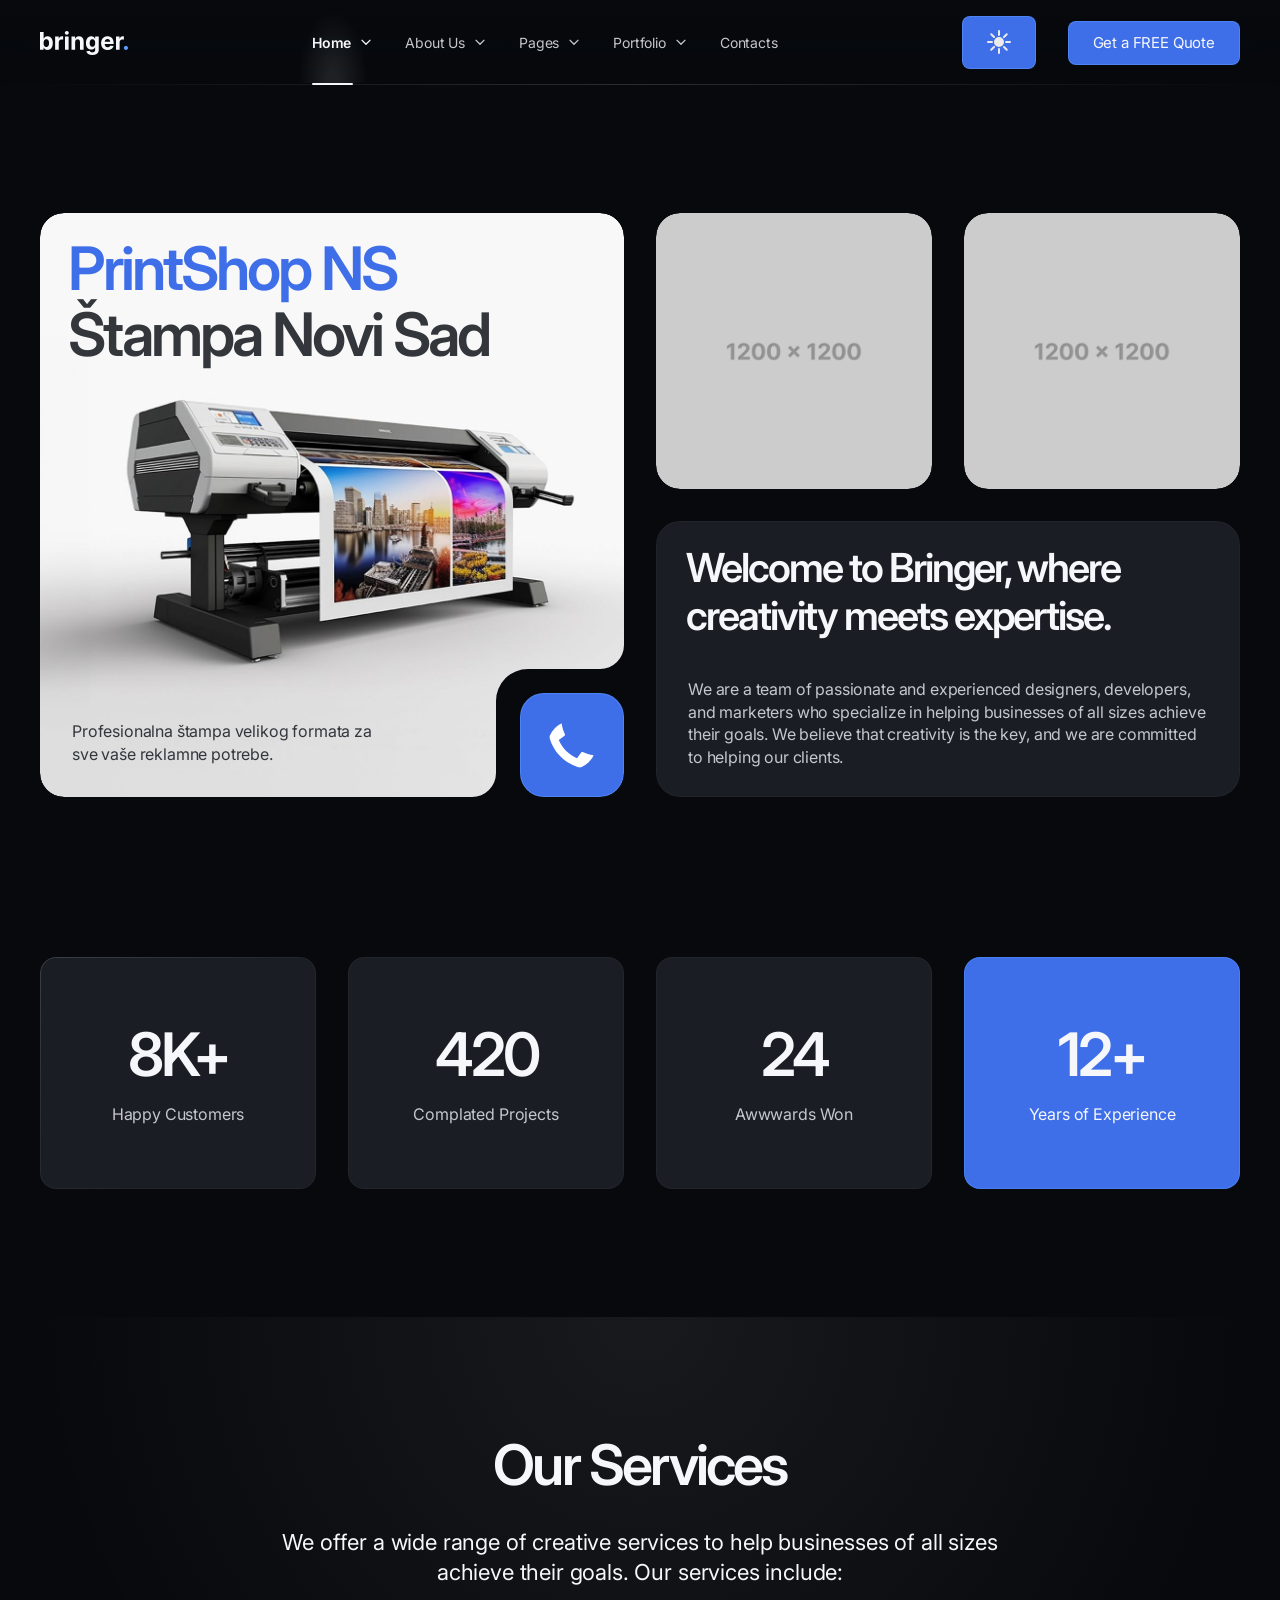
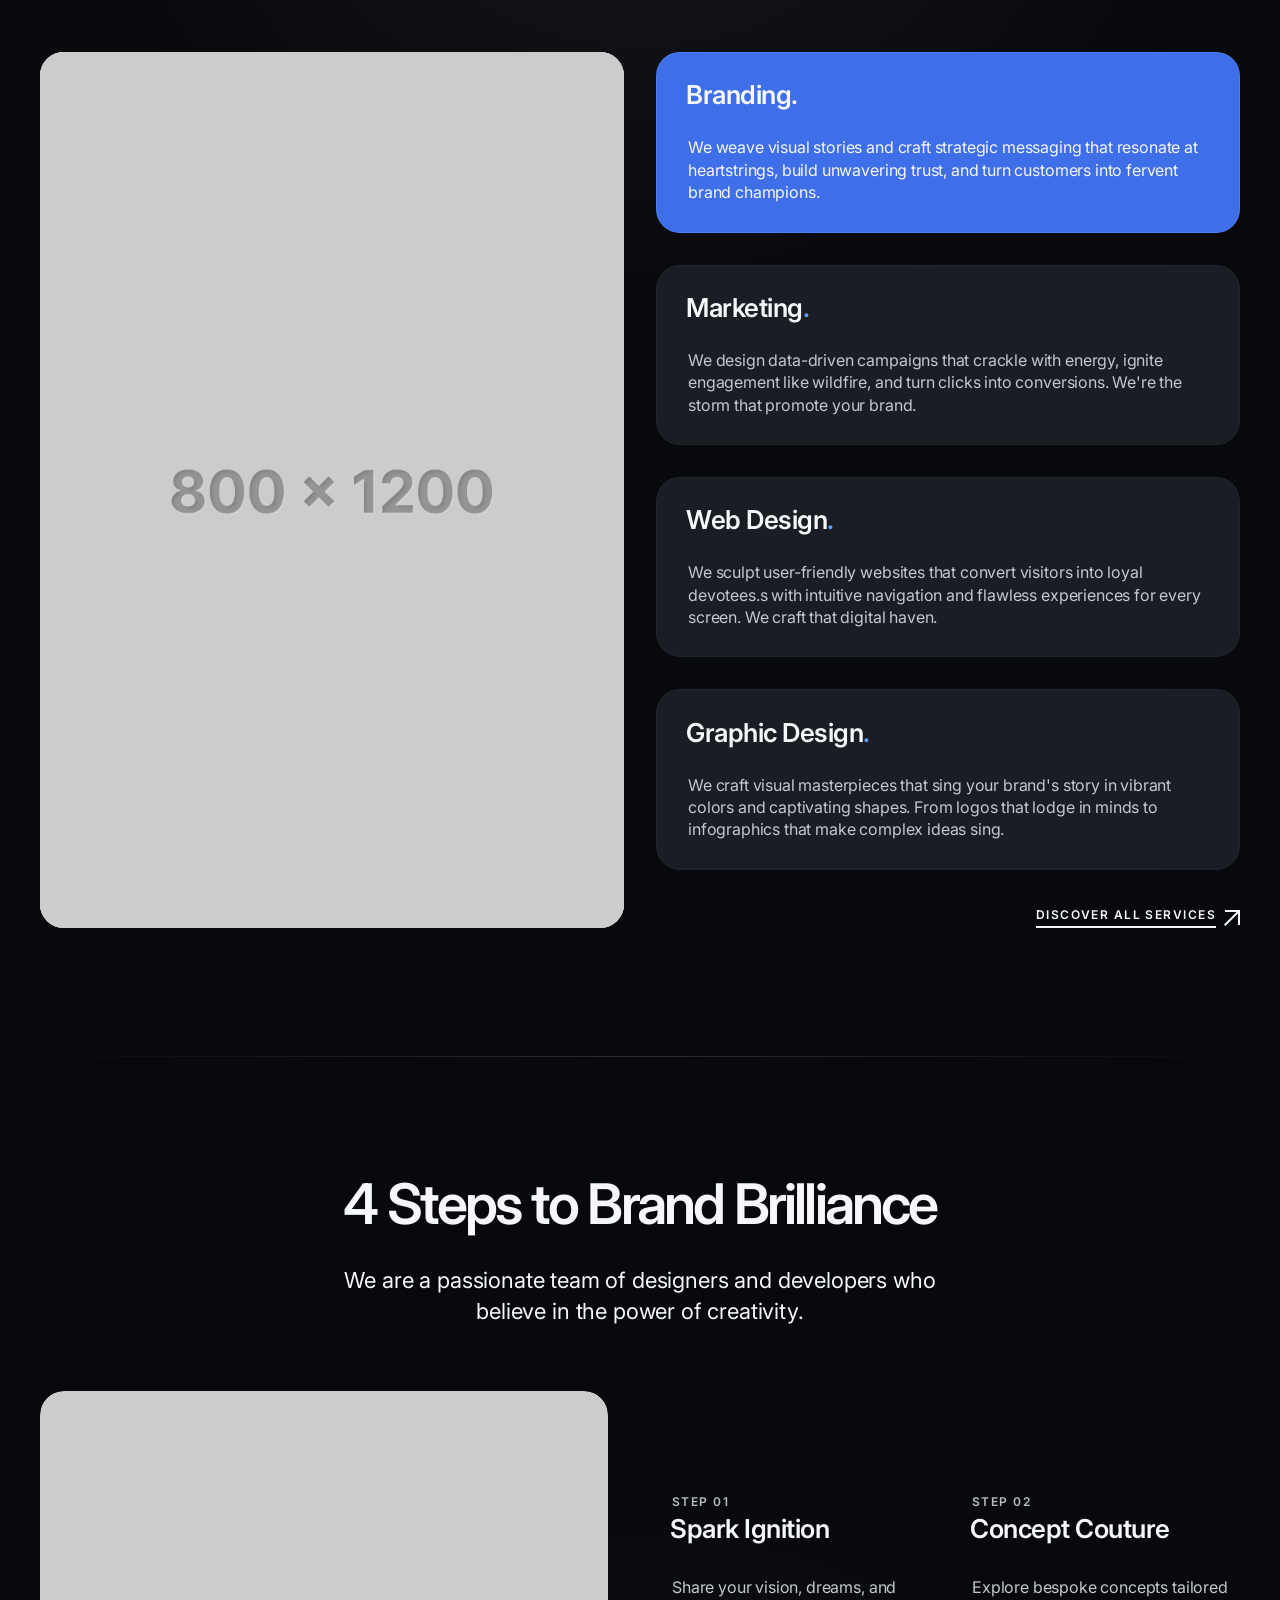
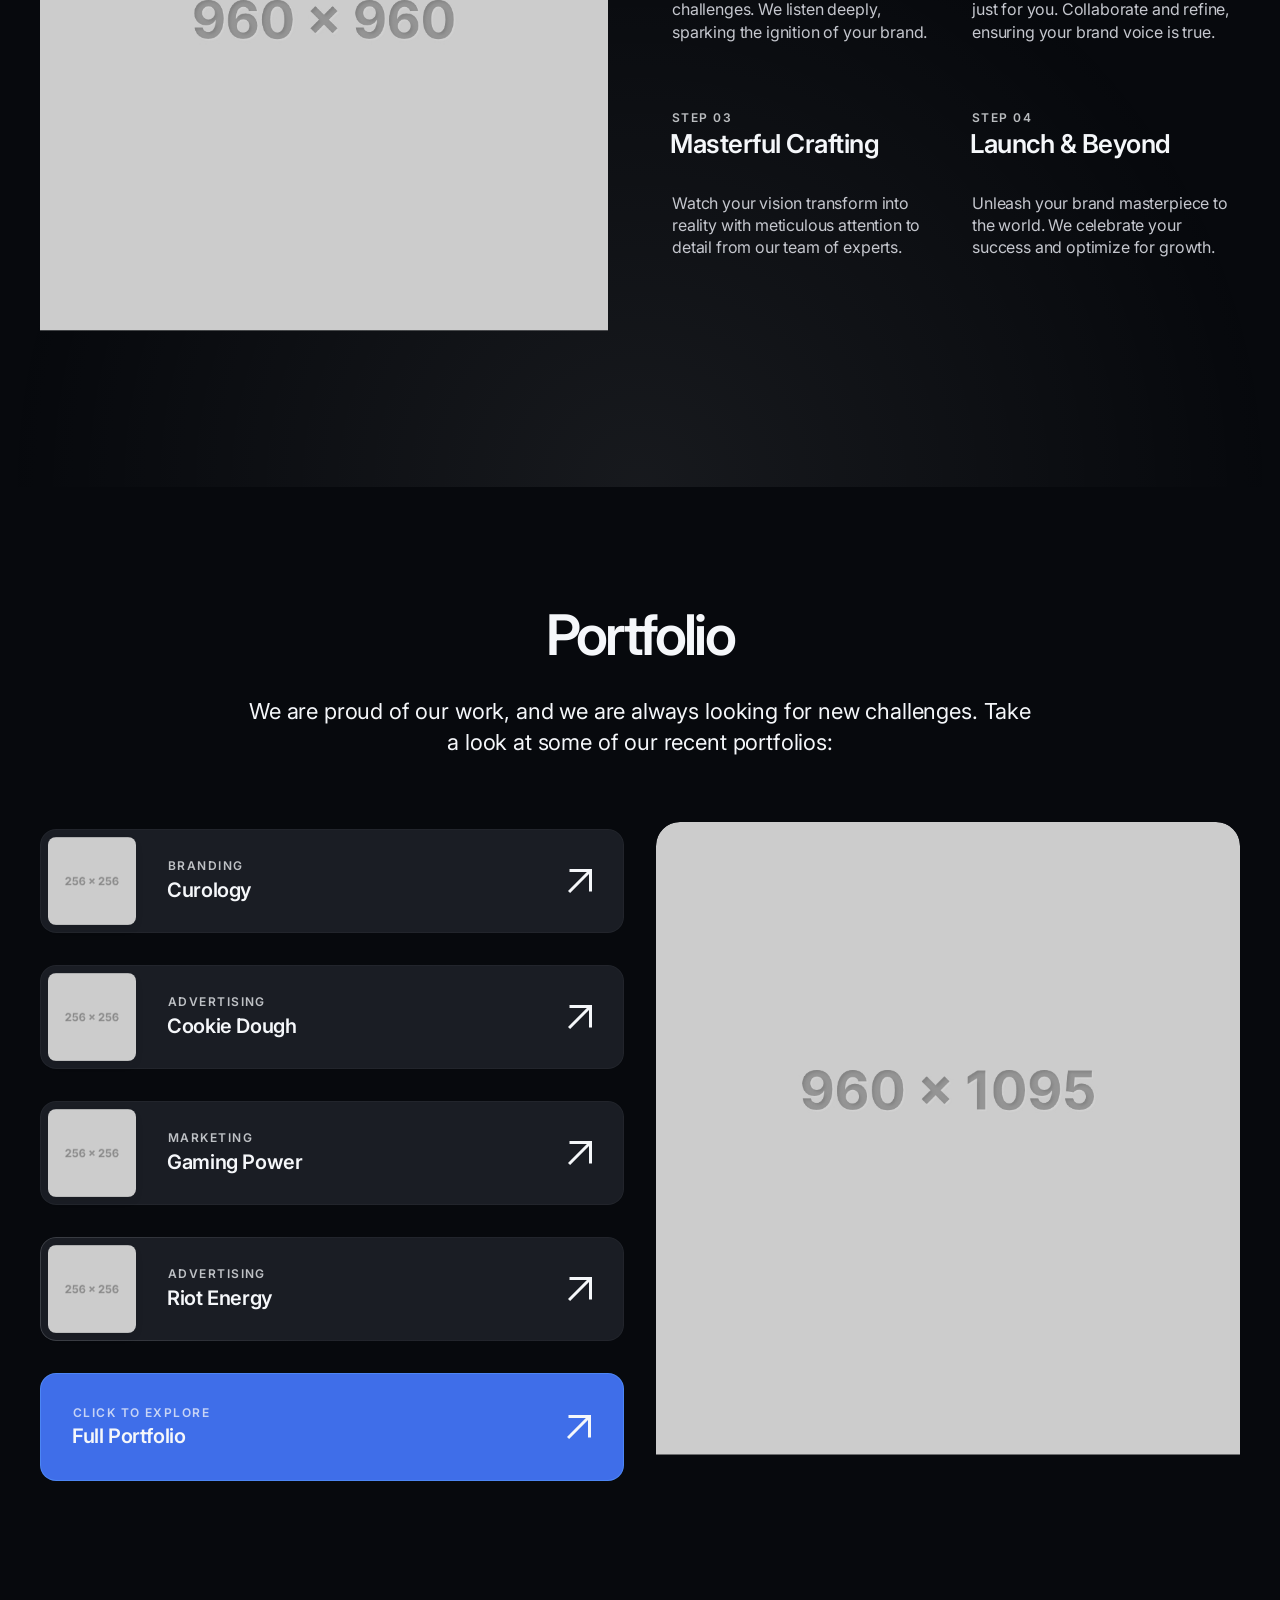
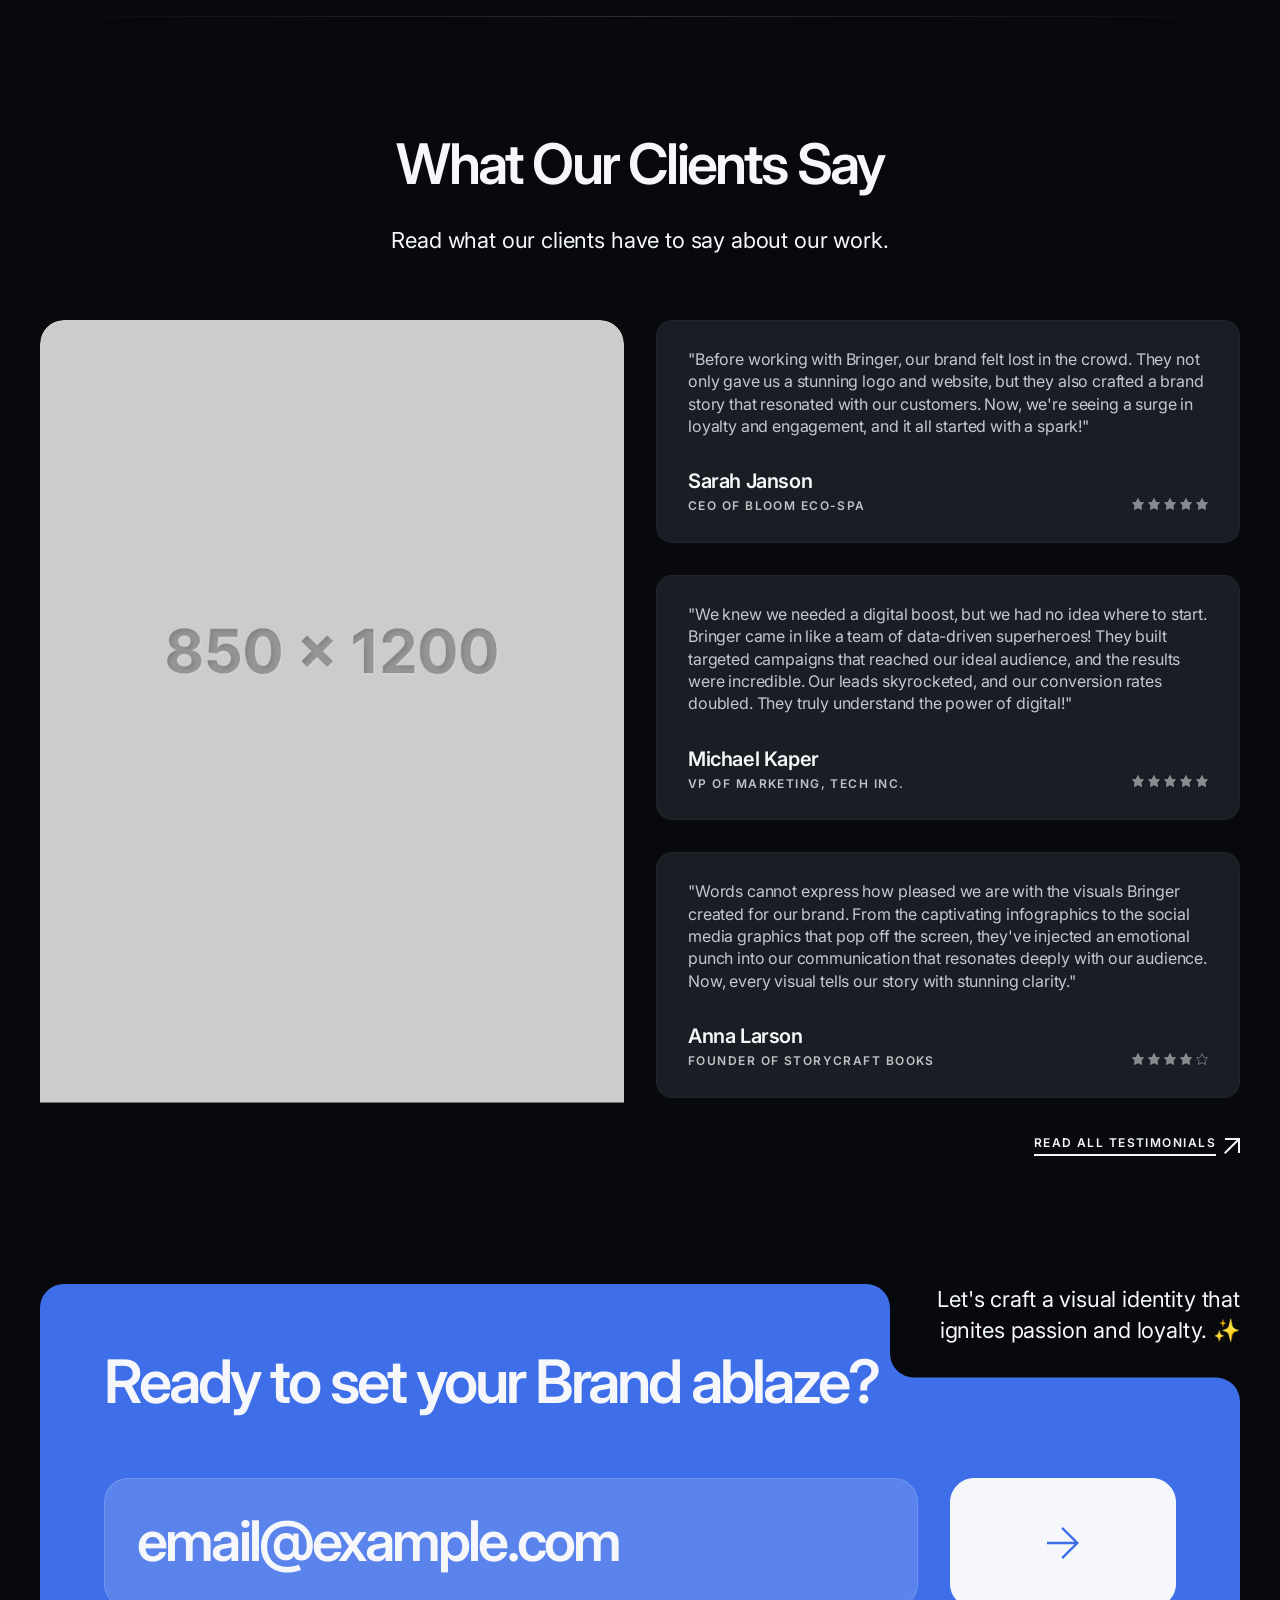
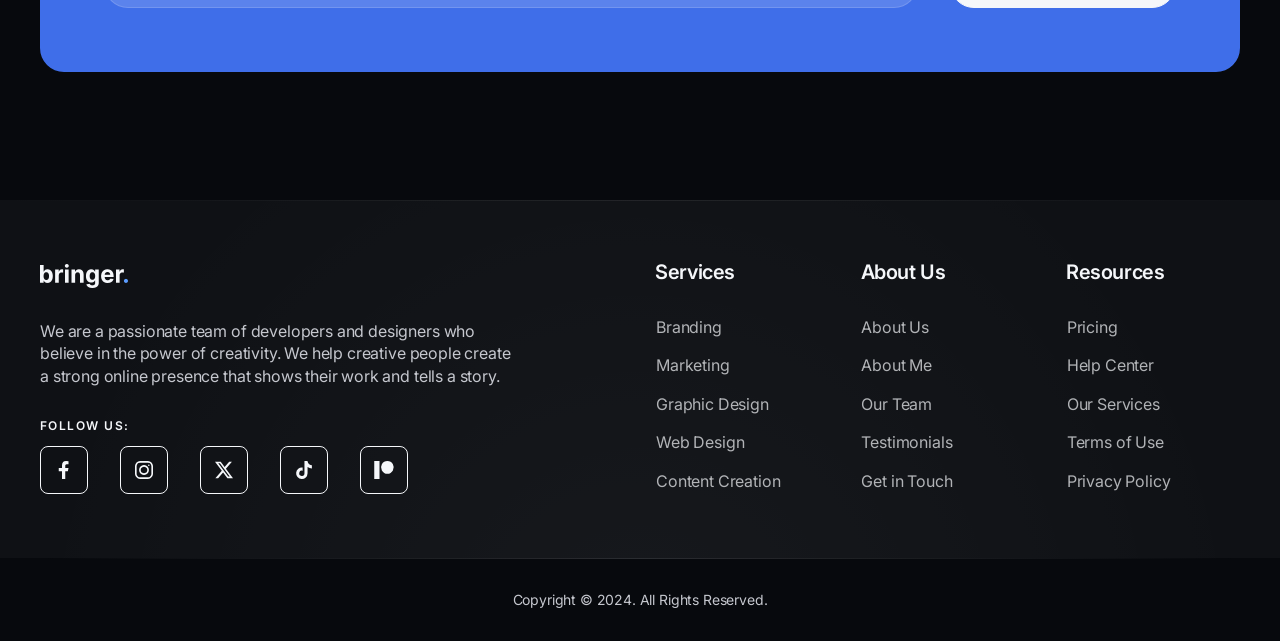
==== commit 590aaa43: "Updated hero" ====
--- a/home06.html
+++ b/home06.html
@@ -167,13 +167,14 @@
             <div class="is-large bringer-masked-block" data-appear="fade-right" data-unload="fade-left">
               <div class="bringer-bento-hero-media bringer-masked-media" data-bg-src="img/home/home06-background.jpg">
                 <!-- Title -->
-                <h1 class="bringer-page-title">Unleash your Creativity</h1>
+                <h1 class="bringer-page-title"><span>PrintShop NS</span> Štampa Novi Sad</h1>
                 <!-- Description -->
-                <p class="bringer-highlight">We help creative agencies, designers, and other creative people showcase their work and connect with clients.</p>
+                <p class="bringer-highlight">Profesionalna štampa velikog formata za sve vaše reklamne potrebe.</p>
               </div>
               <div class="bringer-masked-content at-bottom-right">
-                <a href="#page06" class="bringer-square-button" data-appear="zoom-in" data-delay="100">
-                  <span class="bringer-icon bringer-icon-arrow-down"></span>
+                <a href="tel:+38163123456" class="bringer-square-button" data-appear="zoom-in" data-delay="100">
+                  <img src="icons/phone-old.svg" class="phone-hero" alt="">
+                  <!-- <span class="bringer-icon bringer-icon-arrow-down"></span> -->
                 </a>
               </div>
             </div>
@@ -619,14 +620,6 @@
     </footer>
   </main>
 
-  <!-- Right Click Protection Block -->
-  <div class="bringer-rcp-wrap">
-    <div class="bringer-rcp-overlay"></div>
-    <div class="bringer-rcp-container">
-      <h2>The context menu is not allowed on this page.</h2>
-    </div>
-  </div>
-
   <!-- Dynamic Backlight -->
   <div class="bringer-backlight"></div>
 
--- a/css/config.css
+++ b/css/config.css
@@ -164,7 +164,7 @@
 
   /* === HEADINGS === */
   /* H1 Heading font size */
-  --bringer-t-h1-fs: 80px;
+  --bringer-t-h1-fs: 60px;
 
   /* H1 Heading letter spacing */
   --bringer-t-h1-ls: -0.05em;
@@ -422,7 +422,7 @@
   :root {
     --stg-container-width: calc(100svw - 2 * var(--stg-gap));
 
-    --bringer-t-h1-fs: 48px;
+    --bringer-t-h1-fs: 40px;
     --bringer-t-h2-fs: 32px;
     --bringer-t-h3-fs: 28px;
     --bringer-t-h4-fs: 24px;
--- a/css/style.css
+++ b/css/style.css
@@ -522,6 +522,9 @@
 h1.bringer-page-title {
   margin-bottom: calc(-1 * var(--stg-small-gap));
 }
+h1.bringer-page-title span {
+  color: var(--bringer-s-accent);
+}
 .bringer-section-title {
   margin-bottom: var(--stg-large-gap);
 }
@@ -1855,6 +1858,7 @@
 .bringer-text-fill-mask {
   background: linear-gradient(var(--bringer-s-heading), var(--bringer-s-heading)) left top no-repeat;
   -webkit-background-clip: text;
+  background-clip: text;
   -webkit-text-fill-color: var(--bringer-s-heading-fade);
 }
 
@@ -3382,7 +3386,7 @@
   padding: 0;
   contain: paint;
 }
-.bringer-bento-grid img {
+.bringer-bento-grid img:not(.phone-hero) {
   width: 100%;
   height: 100%;
   object-fit: cover;
@@ -3790,7 +3794,7 @@
 .bringer-bento-grid div[data-bg-src] h5,
 .bringer-bento-grid div[data-bg-src] h6,
 .bringer-bento-grid div[data-bg-src] p.bringer-large-text {
-  color: var(--bringer-s-accented-text);
+  color: #33363b;
 }
 .bringer-grid-cta .is-medium {
   display: flex;
@@ -4474,3 +4478,8 @@
 [data-appear='zoom-out-down-right'] {
   transform: translate(calc(-1 * var(--stea-move)), calc(-1 * var(--stea-move))) scale(var(--stea-zoom-out));
 }
+
+.phone-hero {
+  width: 48px;
+  height: 48px;
+}
--- a/css/responsive.css
+++ b/css/responsive.css
@@ -6,1307 +6,1310 @@
 /* TABLET: Landscape 
    ================= */
 @media only screen and (max-width: 1200px) {
-    /* === PSWP === */
-    .pswp__button,
-    .pswp__ui--fit .pswp__top-bar button.pswp__button {
-        width: 48px;
-        height: 48px;
-    }
-    
-    /* === Grid === */
-    .stg-row > div[class*='bringer-t-grid'],
-    [class*='bringer-t-grid'] {
-        display: grid;
-        grid-column-gap: var(--stg-gap);
-        grid-row-gap: var(--stg-gap);
-    }
-    .bringer-t-grid-1col {
-        grid-template-columns: repeat(1, 1fr);
-    }
-    .bringer-t-grid-2cols {
-        grid-template-columns: repeat(2, 1fr);
-    }
-    .bringer-t-grid-3cols {
-        grid-template-columns: repeat(3, 1fr);
-    }
-    .bringer-t-grid-4cols {
-        grid-template-columns: repeat(4, 1fr);
-    }
-    .bringer-t-grid-5cols {
-        grid-template-columns: repeat(5, 1fr);
-    }
-    .bringer-t-grid-6cols {
-        grid-template-columns: repeat(6, 1fr);
-    }
-
-    /* Fullwidth Sections */
-    section.t-is-fullwidth {
-        max-width: 100svw;
-        --bringer-fw-spacing: calc(0.5 * (100vw - var(--stg-container-width)));
-        margin-left: calc(-1 * var(--bringer-fw-spacing));
-        margin-right: calc(-1 * var(--bringer-fw-spacing));
-        padding-left: var(--bringer-fw-spacing);
-        padding-right: var(--bringer-fw-spacing);
-    }
-    section.t-is-fullwidth.t-is-stretched {
-        padding-left: 0;
-        padding-right: 0;
-    }
-    section.t-is-fullwidth.t-is-stretched > .t-is-boxed {
-        --bringer-fw-spacing: calc(0.5 * (100vw - var(--stg-container-width)));
-        padding-left: var(--bringer-fw-spacing);
-        padding-right: var(--bringer-fw-spacing);
-    }
-
-    /* Sections Spacing */
-    section[data-tp-padding="none"] {
-        padding-top: 0;
-        padding-bottom: 0;
-    }
-    section[data-tp-padding="top"] {
-        padding-bottom: 0;
-    }
-    section[data-tp-padding="bottom"] {
-        padding-top: 0;
-    }
-    section[data-tp-padding="small"] {
-        padding: calc(0.5 * var(--bringer-section-gap)) 0;
-    }
-    
-    /* === CTA BLOCKS === */
-    .bringer-masked-cta .bringer-masked-content {
-        max-width: 30%;
-    }
-    .bringer-masked-cta .bringer-cta-title {
-        max-width: 80%;
-    }
-    .stg-cta-with-image {
-        --this-spacing: var(--stg-large-gap);
-    }
-    [class*='stg-col-'] > div.bringer-offset-image {
-        width: calc(100% - var(--this-offset) - var(--this-spacing));
-    }
-
-    /* === CONTACTS PAGE === */
-    .bringer-framed-socials a {
-        width: 36px;
-        height: 36px;
-    }
-    iframe.bringer-google-map {
-        max-height: 309px;
-    }
-
-    /* === PORTFOLIO === */
-    .bringer-slider-nav.on-sides {
-        top: calc(50% - 36px)
-    }
-    .bringer-slider-nav.on-sides a {
-        width: 48px;
-        height: 72px;
-    }
-    .bringer-next-post.bringer-icon-link .bringer-icon-wrap {
-        width: 128px;
-        height: 128px;
-    }
-    .bringer-next-post .bringer-icon {
-        width: 36px;
-        height: 36px;
-    }
-
-    /* === PSWP === */
-    button.pswp__button.pswp__button--close,
-    .pswp__top-bar button.pswp__button,
-    .pswp__ui--fit .pswp__top-bar button.pswp__button {
-        right: var(--stg-small-gap);
-        top: var(--stg-small-gap);
-        position: absolute;
-    }
+  /* === PSWP === */
+  .pswp__button,
+  .pswp__ui--fit .pswp__top-bar button.pswp__button {
+    width: 48px;
+    height: 48px;
+  }
+
+  /* === Grid === */
+  .stg-row > div[class*='bringer-t-grid'],
+  [class*='bringer-t-grid'] {
+    display: grid;
+    grid-column-gap: var(--stg-gap);
+    grid-row-gap: var(--stg-gap);
+  }
+  .bringer-t-grid-1col {
+    grid-template-columns: repeat(1, 1fr);
+  }
+  .bringer-t-grid-2cols {
+    grid-template-columns: repeat(2, 1fr);
+  }
+  .bringer-t-grid-3cols {
+    grid-template-columns: repeat(3, 1fr);
+  }
+  .bringer-t-grid-4cols {
+    grid-template-columns: repeat(4, 1fr);
+  }
+  .bringer-t-grid-5cols {
+    grid-template-columns: repeat(5, 1fr);
+  }
+  .bringer-t-grid-6cols {
+    grid-template-columns: repeat(6, 1fr);
+  }
+
+  /* Fullwidth Sections */
+  section.t-is-fullwidth {
+    max-width: 100svw;
+    --bringer-fw-spacing: calc(0.5 * (100vw - var(--stg-container-width)));
+    margin-left: calc(-1 * var(--bringer-fw-spacing));
+    margin-right: calc(-1 * var(--bringer-fw-spacing));
+    padding-left: var(--bringer-fw-spacing);
+    padding-right: var(--bringer-fw-spacing);
+  }
+  section.t-is-fullwidth.t-is-stretched {
+    padding-left: 0;
+    padding-right: 0;
+  }
+  section.t-is-fullwidth.t-is-stretched > .t-is-boxed {
+    --bringer-fw-spacing: calc(0.5 * (100vw - var(--stg-container-width)));
+    padding-left: var(--bringer-fw-spacing);
+    padding-right: var(--bringer-fw-spacing);
+  }
+
+  /* Sections Spacing */
+  section[data-tp-padding='none'] {
+    padding-top: 0;
+    padding-bottom: 0;
+  }
+  section[data-tp-padding='top'] {
+    padding-bottom: 0;
+  }
+  section[data-tp-padding='bottom'] {
+    padding-top: 0;
+  }
+  section[data-tp-padding='small'] {
+    padding: calc(0.5 * var(--bringer-section-gap)) 0;
+  }
+
+  /* === CTA BLOCKS === */
+  .bringer-masked-cta .bringer-masked-content {
+    max-width: 30%;
+  }
+  .bringer-masked-cta .bringer-cta-title {
+    max-width: 80%;
+  }
+  .stg-cta-with-image {
+    --this-spacing: var(--stg-large-gap);
+  }
+  [class*='stg-col-'] > div.bringer-offset-image {
+    width: calc(100% - var(--this-offset) - var(--this-spacing));
+  }
+
+  /* === CONTACTS PAGE === */
+  .bringer-framed-socials a {
+    width: 36px;
+    height: 36px;
+  }
+  iframe.bringer-google-map {
+    max-height: 309px;
+  }
+
+  /* === PORTFOLIO === */
+  .bringer-slider-nav.on-sides {
+    top: calc(50% - 36px);
+  }
+  .bringer-slider-nav.on-sides a {
+    width: 48px;
+    height: 72px;
+  }
+  .bringer-next-post.bringer-icon-link .bringer-icon-wrap {
+    width: 128px;
+    height: 128px;
+  }
+  .bringer-next-post .bringer-icon {
+    width: 36px;
+    height: 36px;
+  }
+
+  /* === PSWP === */
+  button.pswp__button.pswp__button--close,
+  .pswp__top-bar button.pswp__button,
+  .pswp__ui--fit .pswp__top-bar button.pswp__button {
+    right: var(--stg-small-gap);
+    top: var(--stg-small-gap);
+    position: absolute;
+  }
 }
 
 /* MOBILE MENU
    =========== */
 @media only screen and (max-width: 960px) {
-    .bringer-active-menu-ind,
-    .bringer-header-inner {
-        display: none;
-    }
-    .bringer-mobile-header-inner {
-        display: flex;
-        min-height: 44px;
-        justify-content: space-between;
-        align-items: center;
-        padding: var(--bringer-header-spacing) var(--stg-gap);
-        width: 100%;
-    }
-    .bringer-mobile-menu-toggler {
-        width: 44px;
-        height: 44px;
-        background: var(--bringer-s-accent);
-        transition: background-color 0.3s;
-        position: relative;
-        display: flex;
-        justify-content: center;
-        align-items: center;
-        border-radius: 8px;
-    }
-    .bringer-mobile-menu-toggler::before {
-        content: '';
-        position: absolute;
-        left: 0;
-        top: 0;
-        bottom: 0;
-        right: 0;
-        display: block;
-        border: 1px solid var(--bringer-s-accented-text);
-        opacity: 0.15;
-        border-radius: inherit;
-        transition: opacity 0.3s;
-        will-change: opacity;
-        z-index: 1;
-    }
-    .bringer-mobile-menu-toggler i {
-        width: 40px;
-        height: 40px;
-        position: relative;
-        z-index: 3;
-    }
-    .bringer-mobile-menu-toggler span {
-        background: var(--bringer-s-accented-text);
-        width: 18px;
-        height: 2px;
-        border-radius: 2px;
-        display: block;
-        position: absolute;
-        left: 11px;
-        transform-origin: 0 50%;
-        transition: transform 0.3s, background-color 0.3s;
-        will-change: transform;
-        z-index: 5;
-    }
-    .bringer-mobile-menu-toggler span:nth-child(1) {
-        top: calc(50% - 7px);
-    }
-    .bringer-mobile-menu-toggler span:nth-child(2) {
-        top: calc(50% - 1px);
-        transform-origin: 50% 50%;
-    }
-    .bringer-mobile-menu-toggler span:nth-child(3) {
-        top: calc(50% + 5px);
-        transform: scale(0.667, 1);
-    }
-        
-    /* Menu Toggler close state */
-    .show-menu .bringer-mobile-menu-toggler {
-        background: transparent;
-    }
-    .show-menu .bringer-mobile-menu-toggler::before {
-        opacity: 1;
-    }
-    .show-menu .bringer-mobile-menu-toggler span:nth-child(1) {
-        transform: rotate(45deg) scale(1.35,1) translate(-1px, -2px);
-        background-color: var(--bringer-s-heading);
-    }
-    .show-menu .bringer-mobile-menu-toggler span:nth-child(2) {
-        transform: scale(0, 1);
-        background-color: var(--bringer-s-heading);
-    }
-    .show-menu .bringer-mobile-menu-toggler span:nth-child(3) {
-        transform: rotate(-45deg) scale(1.35,1) translate(-1px, 2px);
-        background-color: var(--bringer-s-heading);
-    }
-
-    /* Mobile Menu Container */
-    .bringer-mobile-nav {
-        display: block;
-    }
-    .show-menu .bringer-mobile-nav {
-        transform: translate(0);
-        pointer-events: all;
-    }
-    body.show-menu.is-unloading .bringer-mobile-nav {
-        transform: translateX(100%);
-        pointer-events: none;
-    }
-    .bringer-mobile-nav::-webkit-scrollbar {
-        width: 0;
-    }    
-    .bringer-mobile-nav::before {
-        content: '';
-        position: absolute;
-        left: 0;
-        top: 0;
-        width: 1px;
-        height: 100%;
-        background: linear-gradient(to top, transparent, var(--bringer-s-border)); ;
-    }
-    .bringer-mobile-nav::after {
-        content: '';
-        position: absolute;
-        left: 0;
-        top: 0;
-        right: 0;
-        bottom: 0;
-        background: linear-gradient( 90deg, transparent 25%, var(--bringer-s-body-bg) 100%);
-    }
-
-    /* Mobile Menu */
-    .bringer-mobile-menu {
-        padding: var(--stg-large-gap);
-        margin: 0;
-        position: relative;
-        z-index: 5;
-    }
-    .bringer-mobile-menu > li.current-menu-parent > a::before,
-    .bringer-mobile-menu > li.current-menu-item > a::before,
-    .bringer-mobile-menu > li.current-menu-ancestor > a::before,
-    .bringer-mobile-menu .sub-menu > li.current-menu-parent > a::before,
-    .bringer-mobile-menu .sub-menu > li.current-menu-item > a::before,
-    .bringer-mobile-menu .sub-menu > li.current-menu-ancestor > a::before {
-        content: '';
-        position: absolute;
-        left: calc(-1 * var(--stg-large-gap));
-        top: 50%;
-        display: block;
-        width: var(--stg-gap);
-        height: 2px;
-        border-radius: 0 2px 2px 0;
-        background: var(--bringer-s-heading);
-    }
-    .bringer-mobile-menu .sub-menu > li.current-menu-parent > a::before,
-    .bringer-mobile-menu .sub-menu > li.current-menu-item > a::before,
-    .bringer-mobile-menu .sub-menu > li.current-menu-ancestor > a::before {
-        opacity: 1;
-        width: var(--stg-small-gap);
-        left: calc(-1 * var(--stg-gap) + 2px);
-        transform: translateY(-1px);
-    }
-    .bringer-mobile-menu a {
-        color: var(--bringer-c-menu);
-        display: block;
-        position: relative;
-        padding: 16px 0;
-    }
-    .bringer-mobile-menu .sub-menu {
-        padding-left: var(--stg-gap);
-        position: relative;
-        display: none;
-    }
-    .bringer-mobile-menu .sub-menu a {
-        padding: 12px 0;
-    }
-    .bringer-mobile-menu .sub-menu::before {
-        content: '';
-        width: 2px;
-        height: 100%;
-        position: absolute;
-        left: 0;
-        top: 0;
-        background: var(--bringer-s-heading);
-        opacity: 0.15;
-        border-radius: 2px;
-    }
-    .bringer-mobile-menu li {
-        margin: 0;
-        padding: 0;
-        list-style: none;
-        font-family: var(--bringer-t-menu-ff);
-        font-weight: var(--bringer-t-menu-fw);
-        font-size: var(--bringer-t-menu-fs);
-        line-height: var(--bringer-t-menu-lh);
-        position: relative;
-    }
-    .bringer-mobile-menu ul.sub-menu li {
-        font-family: var(--bringer-t-submenu-ff);
-        font-weight: var(--bringer-t-submenu-fw);
-        font-size: var(--bringer-t-submenu-fs);
-        line-height: var(--bringer-t-submenu-lh);
-    }
-
-    .bringer-mobile-menu li.current-menu-parent > a,
-    .bringer-mobile-menu li.current-menu-item > a,
-    .bringer-mobile-menu li.current-menu-ancestor > a {
-        color: var(--bringer-c-menu-active);
-    }
-
-    .bringer-mobile-menu li.menu-item-has-children > a::after {
-        content: '';
-        width: var(--bringer-t-menu-fs);
-        height: var(--bringer-t-menu-fs);
-        background: var(--bringer-c-menu);
-        transition: background-color 0.3s, transform 0.3s;
-        display: inline-block;
-        vertical-align: middle;
-        -webkit-mask-repeat: no-repeat;
-        -webkit-mask-position: center;
-        -webkit-mask-size: contain;
-        mask-repeat: no-repeat;
-        mask-size: contain;
-        mask-position: center;
-        -webkit-mask-image: var(--icon-chevron-down);
-        mask-image: var(--icon-chevron-down);
-        transform: translateY(-1px) rotate(-90deg);
-        position: absolute;
-        right: -24px;
-        width: 36px;
-        height: 36px;
-        top: calc(50% - 18px);
-    }
-    .bringer-mobile-menu li.current-menu-parent.menu-item-has-children > a::after,
-    .bringer-mobile-menu li.current-menu-item.menu-item-has-children > a::after,
-    .bringer-mobile-menu li.current-menu-ancestor.menu-item-has-children > a::after {
-        background: var(--bringer-c-menu-active);
-    }
-    .bringer-mobile-menu li.menu-item-has-children > a.is-active::after {
-        transform: translateY(-1px) rotate(0deg);
-    }
-
-    /* Divider */
-    ul.bringer-mobile-menu li.bringer-menu-divider {
-        position: relative;
-        padding: 12px 0;
-        height: 1px;
-        pointer-events: none;
-    }
-    ul.bringer-mobile-menu li.bringer-menu-divider::after {
-        content: '';
-        width: 100%;
-        height: 1px;
-        display: block;
-        background: var(--bringer-s-heading);
-        position: absolute;
-        left: 0;
-        top: 12px;
-        opacity: 0.1;
-    }
-
-    /* Overlay */
-    .bringer-mobile-menu-overlay {
-        position: fixed;
-        left: 0;
-        top: 0;
-        right: 0;
-        bottom: 0;
-        z-index: 86;
-        pointer-events: none;
-        opacity: 0;
-        transition: opacity 0.3s;
-        will-change: opacity;
-        background: var(--bringer-s-nav);
-    }
-    .show-menu .bringer-mobile-menu-overlay {
-        pointer-events: all;
-        opacity: 0.5;
-    }
+  .bringer-active-menu-ind,
+  .bringer-header-inner {
+    display: none;
+  }
+  .bringer-mobile-header-inner {
+    display: flex;
+    min-height: 44px;
+    justify-content: space-between;
+    align-items: center;
+    padding: var(--bringer-header-spacing) var(--stg-gap);
+    width: 100%;
+  }
+  .bringer-mobile-menu-toggler {
+    width: 44px;
+    height: 44px;
+    background: var(--bringer-s-accent);
+    transition: background-color 0.3s;
+    position: relative;
+    display: flex;
+    justify-content: center;
+    align-items: center;
+    border-radius: 8px;
+  }
+  .bringer-mobile-menu-toggler::before {
+    content: '';
+    position: absolute;
+    left: 0;
+    top: 0;
+    bottom: 0;
+    right: 0;
+    display: block;
+    border: 1px solid var(--bringer-s-accented-text);
+    opacity: 0.15;
+    border-radius: inherit;
+    transition: opacity 0.3s;
+    will-change: opacity;
+    z-index: 1;
+  }
+  .bringer-mobile-menu-toggler i {
+    width: 40px;
+    height: 40px;
+    position: relative;
+    z-index: 3;
+  }
+  .bringer-mobile-menu-toggler span {
+    background: var(--bringer-s-accented-text);
+    width: 18px;
+    height: 2px;
+    border-radius: 2px;
+    display: block;
+    position: absolute;
+    left: 11px;
+    transform-origin: 0 50%;
+    transition:
+      transform 0.3s,
+      background-color 0.3s;
+    will-change: transform;
+    z-index: 5;
+  }
+  .bringer-mobile-menu-toggler span:nth-child(1) {
+    top: calc(50% - 7px);
+  }
+  .bringer-mobile-menu-toggler span:nth-child(2) {
+    top: calc(50% - 1px);
+    transform-origin: 50% 50%;
+  }
+  .bringer-mobile-menu-toggler span:nth-child(3) {
+    top: calc(50% + 5px);
+    transform: scale(0.667, 1);
+  }
+
+  /* Menu Toggler close state */
+  .show-menu .bringer-mobile-menu-toggler {
+    background: transparent;
+  }
+  .show-menu .bringer-mobile-menu-toggler::before {
+    opacity: 1;
+  }
+  .show-menu .bringer-mobile-menu-toggler span:nth-child(1) {
+    transform: rotate(45deg) scale(1.35, 1) translate(-1px, -2px);
+    background-color: var(--bringer-s-heading);
+  }
+  .show-menu .bringer-mobile-menu-toggler span:nth-child(2) {
+    transform: scale(0, 1);
+    background-color: var(--bringer-s-heading);
+  }
+  .show-menu .bringer-mobile-menu-toggler span:nth-child(3) {
+    transform: rotate(-45deg) scale(1.35, 1) translate(-1px, 2px);
+    background-color: var(--bringer-s-heading);
+  }
+
+  /* Mobile Menu Container */
+  .bringer-mobile-nav {
+    display: block;
+  }
+  .show-menu .bringer-mobile-nav {
+    transform: translate(0);
+    pointer-events: all;
+  }
+  body.show-menu.is-unloading .bringer-mobile-nav {
+    transform: translateX(100%);
+    pointer-events: none;
+  }
+  .bringer-mobile-nav::-webkit-scrollbar {
+    width: 0;
+  }
+  .bringer-mobile-nav::before {
+    content: '';
+    position: absolute;
+    left: 0;
+    top: 0;
+    width: 1px;
+    height: 100%;
+    background: linear-gradient(to top, transparent, var(--bringer-s-border));
+  }
+  .bringer-mobile-nav::after {
+    content: '';
+    position: absolute;
+    left: 0;
+    top: 0;
+    right: 0;
+    bottom: 0;
+    background: linear-gradient(90deg, transparent 25%, var(--bringer-s-body-bg) 100%);
+  }
+
+  /* Mobile Menu */
+  .bringer-mobile-menu {
+    padding: var(--stg-large-gap);
+    margin: 0;
+    position: relative;
+    z-index: 5;
+  }
+  .bringer-mobile-menu > li.current-menu-parent > a::before,
+  .bringer-mobile-menu > li.current-menu-item > a::before,
+  .bringer-mobile-menu > li.current-menu-ancestor > a::before,
+  .bringer-mobile-menu .sub-menu > li.current-menu-parent > a::before,
+  .bringer-mobile-menu .sub-menu > li.current-menu-item > a::before,
+  .bringer-mobile-menu .sub-menu > li.current-menu-ancestor > a::before {
+    content: '';
+    position: absolute;
+    left: calc(-1 * var(--stg-large-gap));
+    top: 50%;
+    display: block;
+    width: var(--stg-gap);
+    height: 2px;
+    border-radius: 0 2px 2px 0;
+    background: var(--bringer-s-heading);
+  }
+  .bringer-mobile-menu .sub-menu > li.current-menu-parent > a::before,
+  .bringer-mobile-menu .sub-menu > li.current-menu-item > a::before,
+  .bringer-mobile-menu .sub-menu > li.current-menu-ancestor > a::before {
+    opacity: 1;
+    width: var(--stg-small-gap);
+    left: calc(-1 * var(--stg-gap) + 2px);
+    transform: translateY(-1px);
+  }
+  .bringer-mobile-menu a {
+    color: var(--bringer-c-menu);
+    display: block;
+    position: relative;
+    padding: 16px 0;
+  }
+  .bringer-mobile-menu .sub-menu {
+    padding-left: var(--stg-gap);
+    position: relative;
+    display: none;
+  }
+  .bringer-mobile-menu .sub-menu a {
+    padding: 12px 0;
+  }
+  .bringer-mobile-menu .sub-menu::before {
+    content: '';
+    width: 2px;
+    height: 100%;
+    position: absolute;
+    left: 0;
+    top: 0;
+    background: var(--bringer-s-heading);
+    opacity: 0.15;
+    border-radius: 2px;
+  }
+  .bringer-mobile-menu li {
+    margin: 0;
+    padding: 0;
+    list-style: none;
+    font-family: var(--bringer-t-menu-ff);
+    font-weight: var(--bringer-t-menu-fw);
+    font-size: var(--bringer-t-menu-fs);
+    line-height: var(--bringer-t-menu-lh);
+    position: relative;
+  }
+  .bringer-mobile-menu ul.sub-menu li {
+    font-family: var(--bringer-t-submenu-ff);
+    font-weight: var(--bringer-t-submenu-fw);
+    font-size: var(--bringer-t-submenu-fs);
+    line-height: var(--bringer-t-submenu-lh);
+  }
+
+  .bringer-mobile-menu li.current-menu-parent > a,
+  .bringer-mobile-menu li.current-menu-item > a,
+  .bringer-mobile-menu li.current-menu-ancestor > a {
+    color: var(--bringer-c-menu-active);
+  }
+
+  .bringer-mobile-menu li.menu-item-has-children > a::after {
+    content: '';
+    width: var(--bringer-t-menu-fs);
+    height: var(--bringer-t-menu-fs);
+    background: var(--bringer-c-menu);
+    transition:
+      background-color 0.3s,
+      transform 0.3s;
+    display: inline-block;
+    vertical-align: middle;
+    -webkit-mask-repeat: no-repeat;
+    -webkit-mask-position: center;
+    -webkit-mask-size: contain;
+    mask-repeat: no-repeat;
+    mask-size: contain;
+    mask-position: center;
+    -webkit-mask-image: var(--icon-chevron-down);
+    mask-image: var(--icon-chevron-down);
+    transform: translateY(-1px) rotate(-90deg);
+    position: absolute;
+    right: -24px;
+    width: 36px;
+    height: 36px;
+    top: calc(50% - 18px);
+  }
+  .bringer-mobile-menu li.current-menu-parent.menu-item-has-children > a::after,
+  .bringer-mobile-menu li.current-menu-item.menu-item-has-children > a::after,
+  .bringer-mobile-menu li.current-menu-ancestor.menu-item-has-children > a::after {
+    background: var(--bringer-c-menu-active);
+  }
+  .bringer-mobile-menu li.menu-item-has-children > a.is-active::after {
+    transform: translateY(-1px) rotate(0deg);
+  }
+
+  /* Divider */
+  ul.bringer-mobile-menu li.bringer-menu-divider {
+    position: relative;
+    padding: 12px 0;
+    height: 1px;
+    pointer-events: none;
+  }
+  ul.bringer-mobile-menu li.bringer-menu-divider::after {
+    content: '';
+    width: 100%;
+    height: 1px;
+    display: block;
+    background: var(--bringer-s-heading);
+    position: absolute;
+    left: 0;
+    top: 12px;
+    opacity: 0.1;
+  }
+
+  /* Overlay */
+  .bringer-mobile-menu-overlay {
+    position: fixed;
+    left: 0;
+    top: 0;
+    right: 0;
+    bottom: 0;
+    z-index: 86;
+    pointer-events: none;
+    opacity: 0;
+    transition: opacity 0.3s;
+    will-change: opacity;
+    background: var(--bringer-s-nav);
+  }
+  .show-menu .bringer-mobile-menu-overlay {
+    pointer-events: all;
+    opacity: 0.5;
+  }
 }
 
 /* MOBILE GRID
    =========== */
 @media only screen and (max-width: 960px) {
-    .bringer-bento-grid {
-        grid-template-columns: repeat(2, 1fr);
-        grid-template-rows: repeat(4, 1fr);
-        grid-gap: var(--stg-gap);
-        grid-auto-flow: row;
-    }
-    .bringer-bento-grid .is-medium {
-        overflow: hidden;
-    }
-    /* Type 01 */
-    .bringer-bento-grid .is-large:first-child {
-        grid-area: 1 / 1 / 3 / 3;
-    }
-    .bringer-bento-grid .is-medium:nth-child(2) {
-        grid-area: 3 / 1 / 4 / 3; 
-    }
-    /* Type 02 */
-    .bringer-bento-grid .is-medium:last-child {
-        grid-area: 4 / 1 / 5 / 3; 
-    }
-    /* Type 03 */
-    .bringer-bento-grid .is-medium:first-child {
-        grid-area: 1 / 1 / 2 / 3;
-    }
-    .bringer-bento-grid .is-large:last-child {
-        grid-area: 3 / 1 / 5 / 3;
-    }
-    /* Type 04 */
-    .bringer-bento-grid .is-medium:nth-child(3) {
-        grid-area: 2 / 1 / 3 / 3;
-    }
-
+  .bringer-bento-grid {
+    grid-template-columns: repeat(2, 1fr);
+    grid-template-rows: repeat(4, 1fr);
+    grid-gap: var(--stg-gap);
+    grid-auto-flow: row;
+  }
+  .bringer-bento-grid .is-medium {
+    overflow: hidden;
+  }
+  /* Type 01 */
+  .bringer-bento-grid .is-large:first-child {
+    grid-area: 1 / 1 / 3 / 3;
+  }
+  .bringer-bento-grid .is-medium:nth-child(2) {
+    grid-area: 3 / 1 / 4 / 3;
+  }
+  /* Type 02 */
+  .bringer-bento-grid .is-medium:last-child {
+    grid-area: 4 / 1 / 5 / 3;
+  }
+  /* Type 03 */
+  .bringer-bento-grid .is-medium:first-child {
+    grid-area: 1 / 1 / 2 / 3;
+  }
+  .bringer-bento-grid .is-large:last-child {
+    grid-area: 3 / 1 / 5 / 3;
+  }
+  /* Type 04 */
+  .bringer-bento-grid .is-medium:nth-child(3) {
+    grid-area: 2 / 1 / 3 / 3;
+  }
 }
 
 /* TABLET: Portrait Only
    ===================== */
-   @media only screen and (min-width: 740px) and (max-width: 960px) {
-    .bringer-large-text.bringer-tp-normal-text {
-        font-size: var(--bringer-t-content-fs);
-        line-height: var(--bringer-t-content-lh);
-        letter-spacing: var(--bringer-t-content-ls);
-        font-weight: var(--bringer-t-content-fw);
-    }
-    
-    /* Fullwidth Sections */
-    section.tp-is-fullwidth {
-        max-width: 100svw;
-        --bringer-fw-spacing: calc(0.5 * (100vw - var(--stg-container-width)));
-        margin-left: calc(-1 * var(--bringer-fw-spacing));
-        margin-right: calc(-1 * var(--bringer-fw-spacing));
-        padding-left: var(--bringer-fw-spacing);
-        padding-right: var(--bringer-fw-spacing);
-    }
-    section.tp-is-fullwidth.tp-is-stretched {
-        padding-left: 0;
-        padding-right: 0;
-    }
-    section.tp-is-fullwidth.tp-is-stretched > .tp-is-boxed {
-        --bringer-fw-spacing: calc(0.5 * (100vw - var(--stg-container-width)));
-        padding-left: var(--bringer-fw-spacing);
-        padding-right: var(--bringer-fw-spacing);
-    }
-
-    /* Grid Portfolio */
-    .bringer-tp-centered-last-item.bringer-tp-grid-2cols > div:nth-child(odd):last-child {
-        transform: translateX(calc(50% + 0.5 * var(--stg-gap)));
-    }
-
-    /* Icon Boxes */
-    .bringer-icon-box .bringer-box-icon {
-        width: 48px;
-        height: 48px;
-    }
-    .bringer-icon-box i {
-        width: 24px;
-        height: 24px;
-    }
-    .bringer-icon-box h4 {
-        padding-right: calc(48px + var(--stg-small-gap));
-    }
+@media only screen and (min-width: 740px) and (max-width: 960px) {
+  .bringer-large-text.bringer-tp-normal-text {
+    font-size: var(--bringer-t-content-fs);
+    line-height: var(--bringer-t-content-lh);
+    letter-spacing: var(--bringer-t-content-ls);
+    font-weight: var(--bringer-t-content-fw);
+  }
+
+  /* Fullwidth Sections */
+  section.tp-is-fullwidth {
+    max-width: 100svw;
+    --bringer-fw-spacing: calc(0.5 * (100vw - var(--stg-container-width)));
+    margin-left: calc(-1 * var(--bringer-fw-spacing));
+    margin-right: calc(-1 * var(--bringer-fw-spacing));
+    padding-left: var(--bringer-fw-spacing);
+    padding-right: var(--bringer-fw-spacing);
+  }
+  section.tp-is-fullwidth.tp-is-stretched {
+    padding-left: 0;
+    padding-right: 0;
+  }
+  section.tp-is-fullwidth.tp-is-stretched > .tp-is-boxed {
+    --bringer-fw-spacing: calc(0.5 * (100vw - var(--stg-container-width)));
+    padding-left: var(--bringer-fw-spacing);
+    padding-right: var(--bringer-fw-spacing);
+  }
+
+  /* Grid Portfolio */
+  .bringer-tp-centered-last-item.bringer-tp-grid-2cols > div:nth-child(odd):last-child {
+    transform: translateX(calc(50% + 0.5 * var(--stg-gap)));
+  }
+
+  /* Icon Boxes */
+  .bringer-icon-box .bringer-box-icon {
+    width: 48px;
+    height: 48px;
+  }
+  .bringer-icon-box i {
+    width: 24px;
+    height: 24px;
+  }
+  .bringer-icon-box h4 {
+    padding-right: calc(48px + var(--stg-small-gap));
+  }
 }
 
 /* TABLET: Portrait
    ================ */
 @media only screen and (max-width: 960px) {
-    /* === Grid === */
-    .stg-row > div[class*='bringer-tp-grid'],
-    [class*='bringer-tp-grid'] {
-        display: grid;
-        grid-column-gap: var(--stg-gap);
-        grid-row-gap: var(--stg-gap);
-    }
-    .bringer-tp-grid-1col {
-        grid-template-columns: repeat(1, 1fr);
-    }
-    .bringer-tp-grid-2cols {
-        grid-template-columns: repeat(2, 1fr);
-    }
-    .bringer-tp-grid-3cols {
-        grid-template-columns: repeat(3, 1fr);
-    }
-    .bringer-tp-grid-4cols {
-        grid-template-columns: repeat(4, 1fr);
-    }
-    .bringer-tp-grid-5cols {
-        grid-template-columns: repeat(5, 1fr);
-    }
-    .bringer-tp-grid-6cols {
-        grid-template-columns: repeat(6, 1fr);
-    }
-    .bringer-tp-stretch-last-item.bringer-tp-grid-2cols > div:nth-child(odd):last-child {
-        grid-column: 1 / -1;
-    }
-    .bringer-tp-stretch-last-item.bringer-tp-grid-2cols > div:nth-child(odd):last-child.stg-aspect-square,
-    .bringer-tp-stretch-last-item.bringer-tp-grid-2cols > div:nth-child(odd):last-child .stg-aspect-square {
-        aspect-ratio: 2/1;
-    }
-
-    /* Sections Spacing */
-    section[data-tp-padding="none"] {
-        padding-top: 0;
-        padding-bottom: 0;
-    }
-    section[data-tp-padding="top"] {
-        padding-bottom: 0;
-    }
-    section[data-tp-padding="bottom"] {
-        padding-top: 0;
-    }
-    section[data-tp-padding="small"] {
-        padding: calc(0.5 * var(--bringer-section-gap)) 0;
-    }
-
-    /* === Home Hero Sections === */
-    /* Type 01 */
-    .bringer-hero-type01 h1.bringer-page-title {
-        font-size: var(--bringer-t-h2-fs);
-        letter-spacing: var(--bringer-t-h2-ls);
-        line-height: var(--bringer-t-h2-lh);
-    }
-    .bringer-hero-type01 .bringer-masked-content {
-        width: 80px;
-        height: 80px;
-    }
-    .bringer-hero-type01 .bringer-masked-content a.bringer-square-button {
-        width: 68px;
-        height: 68px;
-    }
-    .bringer-hero-type01 .bringer-masked-content a span {
-        width: 24px;
-        height: 24px;
-    }
-
-    /* Type 02 */
-    .bringer-hero-type02 > .stg-row > .stg-col-6:first-child {
-        position: relative;
-        z-index: 5;
-    }
-    .bringer-hero-type02 .bringer-page-title {
-        padding: 0;
-        margin-bottom: var(--stg-gap);
-    }
-    .bringer-hero-type02 .stg-row.stg-no-gap > div.stg-tp-offset-6 {
-        margin: -70% 0 0 50%;
-        position: relative;
-        z-index: 3;
-    }
-    .bringer-hero-type02 .stg-col-4 > img {
-        margin-left: var(--stg-gap);
-    }
-
-    /* Type 03 */
-    .bringer-hero-type03 .bringer-hero-title-wrap {
-        flex-direction: column;
-    }
-    .bringer-hero-type03 .bringer-hero-title-wrap h1.bringer-page-title {
-        max-width: 100%;
-        margin-bottom: var(--stg-gap);
-    }
-    .bringer-hero-type03 .bringer-hero-title-wrap > div {
-        max-width: 45%;
-        align-self: flex-end;
-    }
-    .bringer-hero-type03 .bringer-hero-media-content {
-        max-width: 45%;
-    }
-    .bringer-hero-type03 .bringer-tags-list {
-        max-width: 50%;
-    }
-
-    /* Type 04 */
-    .bringer-hero-type04 .bringer-large-text {
-        max-width: 100%;
-    }
-    .bringer-hero-type04 .bringer-hero-info-line {
-        margin-bottom: var(--stg-large-gap);
-    }
-
-    /* Type 07 */
-    .bringer-hero-type07 .bringer-page-title {
-        font-size: var(--bringer-t-h2-fs);
-        letter-spacing: var(--bringer-t-h2-ls);
-        line-height: var(--bringer-t-h2-lh);
-        padding: 0;
-    }
-    .bringer-hero-type07 .bringer-hero-social-proof {
-        margin-top: calc(var(--stg-gap) + var(--stg-xs-gap));
-    }
-    .bringer-hero-type07 .bringer-hero-social-proof a, 
-    .bringer-hero-type07 .bringer-hero-social-proof img {
-        width: 64px;
-        height: 64px;
-    }
-    .bringer-hero-type07 .bringer-hero-social-proof a span {
-        display: none;
-    }
-    .bringer-hero-type07 .bringer-hero-social-proof > div {
-        flex-wrap: wrap;
-    }
-    .bringer-hero-type07 .bringer-large-text {
-        font-size: var(--bringer-t-content-fs);
-        line-height: var(--bringer-t-content-lh);
-        letter-spacing: var(--bringer-t-content-ls);
-    }
-
-    /* Type 08 */
-    .bringer-hero-form {
-        padding: 0;
-    }
-    .bringer-hero-type08 h1 {
-        padding: 0;
-    }
-    .bringer-hero-type08 .stg-row > div.stg-tp-col-12 p {
-        max-width: 80%;
-        margin: 0 10% var(--stg-gap) 10%;
-    }
-
-    /* === CTA Sections === */
-    .bringer-masked-cta .bringer-masked-content {
-        max-width: 50%;
-    }
-    .bringer-masked-cta .bringer-cta-title {
-        font-size: var(--bringer-t-h2-fs);
-        letter-spacing: var(--bringer-t-h2-ls);
-        line-height: var(--bringer-t-h2-lh);
-        max-width: 100%;
-        margin: var(--stg-large-gap) 0;
-    }
-    .bringer-masked-cta input {
-        font-size: var(--bringer-t-h4-fs);
-        letter-spacing: var(--bringer-t-h4-ls);
-    }
-    .bringer-masked-cta button {
-        padding: var(--stg-gap);
-    }
-    .bringer-masked-cta button span {
-        width: 28px;
-        height: 28px;
-    }
-
-    .stg-cta-with-image {
-        padding: 0;
-    }
-    .bringer-cta-form-title {
-        font-size: var(--bringer-t-h2-fs);
-        letter-spacing: var(--bringer-t-h2-ls);
-        line-height: var(--bringer-t-h2-lh);
-    }
-    .bringer-cta-text {
-        padding: var(--stg-large-gap) 0;
-    }
-    div[class*='stg-col']:has(.bringer-offset-image) {
-        margin-top: calc(2 * var(--stg-large-gap));
-        margin-bottom: calc(-1 * var(--stg-large-gap));
-    }
-    [class*='stg-col-']:first-child > div.bringer-offset-image,
-    [class*='stg-col-'] > div.bringer-offset-image {
-        border-radius: 0 var(--bringer-large-br) 0 0;
-    }
-    [class*='stg-col-']:last-child > div.bringer-offset-image {
-        border-radius: var(--bringer-large-br) 0 0 0;
-    }
-
-    /* === Elements === */
-    .bringer-section-title p.is-short {
-        max-width: calc(0.8 * var(--stg-container-width));
-    }
-    .bringer-masked-content {
-        max-width: 50%;
-    }
-    .bringer-grid-cta .bringer-masked-content {
-        max-width: 33.33%;
-    }
-
-    iframe.bringer-google-map {
-        aspect-ratio: 1/1;
-        height: auto;
-        max-height: unset;
-    }
-
-    /* List with Preview */
-    .bringer-list-with-preview {
-        flex-direction: column;
-    }
-    .bringer-lwp-media {
-        display: none;
-    }
-    .bringer-list-with-preview > div.bringer-lwp-roster {
-        width: 100%;
-    }
-    .bringer-lwp-item {
-        display: flex;
-        justify-content: flex-start;
-        align-items: center;
-        gap: var(--stg-gap);
-    }
-    .bringer-lwp-item > img {
-        display: block;
-        min-width: 64px;
-        max-width: 64px;
-        border-radius: calc(1.5 * var(--bringer-xs-br));
-    }
-    .bringer-lwp-item h5 {
-        min-width: calc(50% - 64px - 2 * var(--stg-gap));
-    }
-    .bringer-lwp-item-content {
-        width: 100%;
-    }
-    .bringer-lwp-roster .align-right:nth-child(odd) {
-        text-align: left;
-    }
-
-    /* List with Details */
-    .bringer-detailed-list-title {
-        min-width: calc(25% - var(--stg-gap));
-        max-width: calc(25% - var(--stg-gap));
-    }
-    .bringer-detailed-list-description {
-        min-width: calc(75% - 2 * var(--stg-gap) - 64px);
-        max-width: calc(75% - 2 * var(--stg-gap) - 64px);
-    }
-    .bringer-detailed-list-button {
-        width: 64px;
-        height: 64px;
-    }
-
-    /* Slider */
-    .bringer-slider-nav.bringer-masked-content {
-        width: 128px;
-        height: 64px;
-    }
-    .bringer-slider-nav.bringer-masked-content a {
-        width: 56px;
-        height: 56px;
-        margin: 8px 0 0 8px;
-    }
-    .bringer-slider-nav.on-sides a span.bringer-icon {
-        width: 20px;
-        height: 20px;
-    }
-
-    /* FAQ */
-    .bringer-toggles-item--title h4 {
-        font-size: var(--bringer-t-h6-fs);
-        letter-spacing: var(--bringer-t-h6-ls);
-        line-height: var(--bringer-t-h6-lh);
-    }
-    .bringer-toggles-item--title i.bringer-icon {
-        transform: rotate(-90deg) translate(-3px, 0px);
-    }
-    .is-active .bringer-toggles-item--title .bringer-icon {
-        transform: rotate(0deg) translate(0, 8px);
-    }
-
-    /* === Portfolio === */
-    .bringer-infinite-list-title h2 {
-        font-size: var(--bringer-t-h3-fs);
-        letter-spacing: var(--bringer-t-h3-ls);
-        line-height: var(--bringer-t-h3-lh);
-    }
-    .bringer-fullscreen-page .bringer-slider img,
-    .bringer-fullscreen-page .bringer-slider video {
-        height: calc(100svh - var(--st-header-height) - var(--st-footer-height));
-        width: auto;
-    }
-
-    .bringer-column-item .bringer-masked-content {
-        max-width: 85%;
-    }
-    .bringer-column-item h4 {
-        font-size: var(--bringer-t-h5-fs);
-        letter-spacing: var(--bringer-t-h5-ls);
-        line-height: var(--bringer-t-h5-lh);
-    }
-    .bringer-column-item-title span {
-        margin-bottom: 4px;
-    }
-    .bringer-column-item-content .bringer-icon-wrap {
-        width: 64px;
-        height: 64px;
-    }
-    .bringer-column-item .bringer-icon {
-        width: 16px;
-        height: 16px;
-    }
-
-    .bringer-next-post h2 {
-        font-size: var(--bringer-t-h2-fs);
-        letter-spacing: var(--bringer-t-h2-ls);
-        line-height: var(--bringer-t-h2-lh);
-    }
-    .bringer-next-post .bringer-icon {
-        width: 24px;
-        height: 24px;
-    }
-    .bringer-next-post.bringer-icon-link .bringer-icon-wrap {
-        width: 96px;
-        height: 96px;
-    }
-    .bringer-next-post .bringer-icon-wrap::before {
-        border-width: 2px;
-    }
-
-    /* === Footer === */
-    .bringer-footer-widgets div[class*='stg-tp-col']:has(.bringer-info-widget) {
-        padding: 0 calc(0.2 * var(--stg-container-width)) 0 0;
-    }
-    .bringer-info-widget .bringer-label {
-        margin-bottom: 8px;
-    }
+  /* === Grid === */
+  .stg-row > div[class*='bringer-tp-grid'],
+  [class*='bringer-tp-grid'] {
+    display: grid;
+    grid-column-gap: var(--stg-gap);
+    grid-row-gap: var(--stg-gap);
+  }
+  .bringer-tp-grid-1col {
+    grid-template-columns: repeat(1, 1fr);
+  }
+  .bringer-tp-grid-2cols {
+    grid-template-columns: repeat(2, 1fr);
+  }
+  .bringer-tp-grid-3cols {
+    grid-template-columns: repeat(3, 1fr);
+  }
+  .bringer-tp-grid-4cols {
+    grid-template-columns: repeat(4, 1fr);
+  }
+  .bringer-tp-grid-5cols {
+    grid-template-columns: repeat(5, 1fr);
+  }
+  .bringer-tp-grid-6cols {
+    grid-template-columns: repeat(6, 1fr);
+  }
+  .bringer-tp-stretch-last-item.bringer-tp-grid-2cols > div:nth-child(odd):last-child {
+    grid-column: 1 / -1;
+  }
+  .bringer-tp-stretch-last-item.bringer-tp-grid-2cols > div:nth-child(odd):last-child.stg-aspect-square,
+  .bringer-tp-stretch-last-item.bringer-tp-grid-2cols > div:nth-child(odd):last-child .stg-aspect-square {
+    aspect-ratio: 2/1;
+  }
+
+  /* Sections Spacing */
+  section[data-tp-padding='none'] {
+    padding-top: 0;
+    padding-bottom: 0;
+  }
+  section[data-tp-padding='top'] {
+    padding-bottom: 0;
+  }
+  section[data-tp-padding='bottom'] {
+    padding-top: 0;
+  }
+  section[data-tp-padding='small'] {
+    padding: calc(0.5 * var(--bringer-section-gap)) 0;
+  }
+
+  /* === Home Hero Sections === */
+  /* Type 01 */
+  .bringer-hero-type01 h1.bringer-page-title {
+    font-size: var(--bringer-t-h2-fs);
+    letter-spacing: var(--bringer-t-h2-ls);
+    line-height: var(--bringer-t-h2-lh);
+  }
+  .bringer-hero-type01 .bringer-masked-content {
+    width: 80px;
+    height: 80px;
+  }
+  .bringer-hero-type01 .bringer-masked-content a.bringer-square-button {
+    width: 68px;
+    height: 68px;
+  }
+  .bringer-hero-type01 .bringer-masked-content a span {
+    width: 24px;
+    height: 24px;
+  }
+
+  /* Type 02 */
+  .bringer-hero-type02 > .stg-row > .stg-col-6:first-child {
+    position: relative;
+    z-index: 5;
+  }
+  .bringer-hero-type02 .bringer-page-title {
+    padding: 0;
+    margin-bottom: var(--stg-gap);
+  }
+  .bringer-hero-type02 .stg-row.stg-no-gap > div.stg-tp-offset-6 {
+    margin: -70% 0 0 50%;
+    position: relative;
+    z-index: 3;
+  }
+  .bringer-hero-type02 .stg-col-4 > img {
+    margin-left: var(--stg-gap);
+  }
+
+  /* Type 03 */
+  .bringer-hero-type03 .bringer-hero-title-wrap {
+    flex-direction: column;
+  }
+  .bringer-hero-type03 .bringer-hero-title-wrap h1.bringer-page-title {
+    max-width: 100%;
+    margin-bottom: var(--stg-gap);
+  }
+  .bringer-hero-type03 .bringer-hero-title-wrap > div {
+    max-width: 45%;
+    align-self: flex-end;
+  }
+  .bringer-hero-type03 .bringer-hero-media-content {
+    max-width: 45%;
+  }
+  .bringer-hero-type03 .bringer-tags-list {
+    max-width: 50%;
+  }
+
+  /* Type 04 */
+  .bringer-hero-type04 .bringer-large-text {
+    max-width: 100%;
+  }
+  .bringer-hero-type04 .bringer-hero-info-line {
+    margin-bottom: var(--stg-large-gap);
+  }
+
+  /* Type 07 */
+  .bringer-hero-type07 .bringer-page-title {
+    font-size: var(--bringer-t-h2-fs);
+    letter-spacing: var(--bringer-t-h2-ls);
+    line-height: var(--bringer-t-h2-lh);
+    padding: 0;
+  }
+  .bringer-hero-type07 .bringer-hero-social-proof {
+    margin-top: calc(var(--stg-gap) + var(--stg-xs-gap));
+  }
+  .bringer-hero-type07 .bringer-hero-social-proof a,
+  .bringer-hero-type07 .bringer-hero-social-proof img {
+    width: 64px;
+    height: 64px;
+  }
+  .bringer-hero-type07 .bringer-hero-social-proof a span {
+    display: none;
+  }
+  .bringer-hero-type07 .bringer-hero-social-proof > div {
+    flex-wrap: wrap;
+  }
+  .bringer-hero-type07 .bringer-large-text {
+    font-size: var(--bringer-t-content-fs);
+    line-height: var(--bringer-t-content-lh);
+    letter-spacing: var(--bringer-t-content-ls);
+  }
+
+  /* Type 08 */
+  .bringer-hero-form {
+    padding: 0;
+  }
+  .bringer-hero-type08 h1 {
+    padding: 0;
+  }
+  .bringer-hero-type08 .stg-row > div.stg-tp-col-12 p {
+    max-width: 80%;
+    margin: 0 10% var(--stg-gap) 10%;
+  }
+
+  /* === CTA Sections === */
+  .bringer-masked-cta .bringer-masked-content {
+    max-width: 50%;
+  }
+  .bringer-masked-cta .bringer-cta-title {
+    font-size: var(--bringer-t-h2-fs);
+    letter-spacing: var(--bringer-t-h2-ls);
+    line-height: var(--bringer-t-h2-lh);
+    max-width: 100%;
+    margin: var(--stg-large-gap) 0;
+  }
+  .bringer-masked-cta input {
+    font-size: var(--bringer-t-h4-fs);
+    letter-spacing: var(--bringer-t-h4-ls);
+  }
+  .bringer-masked-cta button {
+    padding: var(--stg-gap);
+  }
+  .bringer-masked-cta button span {
+    width: 28px;
+    height: 28px;
+  }
+
+  .stg-cta-with-image {
+    padding: 0;
+  }
+  .bringer-cta-form-title {
+    font-size: var(--bringer-t-h2-fs);
+    letter-spacing: var(--bringer-t-h2-ls);
+    line-height: var(--bringer-t-h2-lh);
+  }
+  .bringer-cta-text {
+    padding: var(--stg-large-gap) 0;
+  }
+  div[class*='stg-col']:has(.bringer-offset-image) {
+    margin-top: calc(2 * var(--stg-large-gap));
+    margin-bottom: calc(-1 * var(--stg-large-gap));
+  }
+  [class*='stg-col-']:first-child > div.bringer-offset-image,
+  [class*='stg-col-'] > div.bringer-offset-image {
+    border-radius: 0 var(--bringer-large-br) 0 0;
+  }
+  [class*='stg-col-']:last-child > div.bringer-offset-image {
+    border-radius: var(--bringer-large-br) 0 0 0;
+  }
+
+  /* === Elements === */
+  .bringer-section-title p.is-short {
+    max-width: calc(0.8 * var(--stg-container-width));
+  }
+  .bringer-masked-content {
+    max-width: 50%;
+  }
+  .bringer-grid-cta .bringer-masked-content {
+    max-width: 33.33%;
+  }
+
+  iframe.bringer-google-map {
+    aspect-ratio: 1/1;
+    height: auto;
+    max-height: unset;
+  }
+
+  /* List with Preview */
+  .bringer-list-with-preview {
+    flex-direction: column;
+  }
+  .bringer-lwp-media {
+    display: none;
+  }
+  .bringer-list-with-preview > div.bringer-lwp-roster {
+    width: 100%;
+  }
+  .bringer-lwp-item {
+    display: flex;
+    justify-content: flex-start;
+    align-items: center;
+    gap: var(--stg-gap);
+  }
+  .bringer-lwp-item > img {
+    display: block;
+    min-width: 64px;
+    max-width: 64px;
+    border-radius: calc(1.5 * var(--bringer-xs-br));
+  }
+  .bringer-lwp-item h5 {
+    min-width: calc(50% - 64px - 2 * var(--stg-gap));
+  }
+  .bringer-lwp-item-content {
+    width: 100%;
+  }
+  .bringer-lwp-roster .align-right:nth-child(odd) {
+    text-align: left;
+  }
+
+  /* List with Details */
+  .bringer-detailed-list-title {
+    min-width: calc(25% - var(--stg-gap));
+    max-width: calc(25% - var(--stg-gap));
+  }
+  .bringer-detailed-list-description {
+    min-width: calc(75% - 2 * var(--stg-gap) - 64px);
+    max-width: calc(75% - 2 * var(--stg-gap) - 64px);
+  }
+  .bringer-detailed-list-button {
+    width: 64px;
+    height: 64px;
+  }
+
+  /* Slider */
+  .bringer-slider-nav.bringer-masked-content {
+    width: 128px;
+    height: 64px;
+  }
+  .bringer-slider-nav.bringer-masked-content a {
+    width: 56px;
+    height: 56px;
+    margin: 8px 0 0 8px;
+  }
+  .bringer-slider-nav.on-sides a span.bringer-icon {
+    width: 20px;
+    height: 20px;
+  }
+
+  /* FAQ */
+  .bringer-toggles-item--title h4 {
+    font-size: var(--bringer-t-h6-fs);
+    letter-spacing: var(--bringer-t-h6-ls);
+    line-height: var(--bringer-t-h6-lh);
+  }
+  .bringer-toggles-item--title i.bringer-icon {
+    transform: rotate(-90deg) translate(-3px, 0px);
+  }
+  .is-active .bringer-toggles-item--title .bringer-icon {
+    transform: rotate(0deg) translate(0, 8px);
+  }
+
+  /* === Portfolio === */
+  .bringer-infinite-list-title h2 {
+    font-size: var(--bringer-t-h3-fs);
+    letter-spacing: var(--bringer-t-h3-ls);
+    line-height: var(--bringer-t-h3-lh);
+  }
+  .bringer-fullscreen-page .bringer-slider img,
+  .bringer-fullscreen-page .bringer-slider video {
+    height: calc(100svh - var(--st-header-height) - var(--st-footer-height));
+    width: auto;
+  }
+
+  .bringer-column-item .bringer-masked-content {
+    max-width: 85%;
+  }
+  .bringer-column-item h4 {
+    font-size: var(--bringer-t-h5-fs);
+    letter-spacing: var(--bringer-t-h5-ls);
+    line-height: var(--bringer-t-h5-lh);
+  }
+  .bringer-column-item-title span {
+    margin-bottom: 4px;
+  }
+  .bringer-column-item-content .bringer-icon-wrap {
+    width: 64px;
+    height: 64px;
+  }
+  .bringer-column-item .bringer-icon {
+    width: 16px;
+    height: 16px;
+  }
+
+  .bringer-next-post h2 {
+    font-size: var(--bringer-t-h2-fs);
+    letter-spacing: var(--bringer-t-h2-ls);
+    line-height: var(--bringer-t-h2-lh);
+  }
+  .bringer-next-post .bringer-icon {
+    width: 24px;
+    height: 24px;
+  }
+  .bringer-next-post.bringer-icon-link .bringer-icon-wrap {
+    width: 96px;
+    height: 96px;
+  }
+  .bringer-next-post .bringer-icon-wrap::before {
+    border-width: 2px;
+  }
+
+  /* === Footer === */
+  .bringer-footer-widgets div[class*='stg-tp-col']:has(.bringer-info-widget) {
+    padding: 0 calc(0.2 * var(--stg-container-width)) 0 0;
+  }
+  .bringer-info-widget .bringer-label {
+    margin-bottom: 8px;
+  }
 }
 
 /* MOBILE PHONES
    ============= */
 @media only screen and (max-width: 739px) {
-    .bringer-mobile-nav::after {
-        background: linear-gradient( 180deg, transparent 0%, var(--bringer-s-body-bg) 100%);
-        opacity: 0.85;
-    }
-    section.is-fullwidth {
-        margin-left: calc(-1 * var(--stg-gap));
-        margin-right: calc(-1 * var(--stg-gap));
-        padding-left: var(--stg-gap);
-        padding-right: var(--stg-gap);
-    }
-    section.is-fullwidth.is-stretched > .is-boxed {
-        padding-left: var(--stg-gap);
-        padding-right: var(--stg-gap);
-    }
-
-    /* === Mobile Menu === */
-    .bringer-mobile-nav {
-        max-width: 100%;
-    }
-    .bringer-mobile-header-inner {
-        padding: var(--bringer-header-spacing) var(--stg-gap);
-    }
-
-    /* === Grid === */
-    .bringer-grid-1col,
-    .bringer-grid-2cols,
-    .bringer-grid-3cols,
-    .bringer-grid-4cols,
-    .bringer-grid-5cols,
-    .bringer-grid-6cols {
-        grid-template-columns: repeat(1, 1fr);   
-    }
-
-    .stg-row > div[class*='bringer-m-grid'],
-    [class*='bringer-m-grid'] {
-        display: grid;
-        grid-column-gap: var(--stg-gap);
-        grid-row-gap: var(--stg-gap);
-    }
-    .bringer-m-grid-1col {
-        grid-template-columns: repeat(1, 1fr);
-    }
-    .bringer-m-grid-2cols {
-        grid-template-columns: repeat(2, 1fr);
-    }
-    .bringer-m-grid-3cols {
-        grid-template-columns: repeat(3, 1fr);
-    }
-    .bringer-m-grid-4cols {
-        grid-template-columns: repeat(4, 1fr);
-    }
-    .bringer-m-grid-5cols {
-        grid-template-columns: repeat(5, 1fr);
-    }
-    .bringer-m-grid-6cols {
-        grid-template-columns: repeat(6, 1fr);
-    }
-
-    /* Fullwidth Sections */
-    section.m-is-fullwidth {
-        max-width: 100svw;
-        --bringer-fw-spacing: calc(0.5 * (100vw - var(--stg-container-width)));
-        margin-left: calc(-1 * var(--bringer-fw-spacing));
-        margin-right: calc(-1 * var(--bringer-fw-spacing));
-        padding-left: var(--bringer-fw-spacing);
-        padding-right: var(--bringer-fw-spacing);
-    }
-    section.m-is-fullwidth.m-is-stretched {
-        padding-left: 0;
-        padding-right: 0;
-    }
-    section.m-is-fullwidth.m-is-stretched > .m-is-boxed {
-        --bringer-fw-spacing: calc(0.5 * (100vw - var(--stg-container-width)));
-        padding-left: var(--bringer-fw-spacing);
-        padding-right: var(--bringer-fw-spacing);
-    }
-    
-    /* Sections Spacing */
-    section[data-tp-padding="none"] {
-        padding-top: 0;
-        padding-bottom: 0;
-    }
-    section[data-tp-padding="top"] {
-        padding-bottom: 0;
-    }
-    section[data-tp-padding="bottom"] {
-        padding-top: 0;
-    }
-    section[data-tp-padding="small"] {
-        padding: calc(0.5 * var(--bringer-section-gap)) 0;
-    }
-
-    /* === Home Hero Sections === */
-    .bringer-hero-info-line {
-        font-size: var(--bringer-t-meta-fs);
-    }
-    /* Type 01 */
-    .bringer-hero-type01 .bringer-hero-social-proof {
-        flex-direction: row-reverse;
-        justify-content: space-between;
-        align-items: center;
-        padding-top: var(--stg-gap);
-    }
-    .bringer-hero-type01 .bringer-hero-social-proof > p {
-        text-align: left;
-    }
-    .bringer-hero-type01 .bringer-hero-social-proof > div {
-        margin: 0 0 0 28px;
-    }
-    .bringer-hero-type01 .bringer-masked-block {
-        --masked-inner-radius: var(--bringer-default-br);
-        --masked-border-radius: var(--bringer-small-br);
-    }
-    .bringer-hero-type01 .bringer-masked-content a.bringer-square-button {
-        width: 44px;
-        height: 44px;
-        border-radius: var(--bringer-small-br);
-    }
-    .bringer-hero-type01 .bringer-masked-content a span {
-        width: 16px;
-        height: 16px;
-    }
-    .bringer-hero-type01 .bringer-masked-content {
-        width: 56px;
-        height: 56px;
-    }
-    .bringer-hero-type01 .bringer-masked-content.at-bottom-right .bringer-square-button {
-        margin: var(--stg-small-gap) 0 0 var(--stg-small-gap);
-    }
-    .bringer-hero-type01 .bringer-masked-media img {
-        border-radius: var(--bringer-small-br);
-    }
-
-    /* Type 02 */
-    .stg-row.bringer-hero02-row {
-        width: 100%;
-    }
-    .bringer-hero-type02 .stg-col-4 > img {
-        margin-left: 0;
-    }
-    .bringer-hero-type02 .stg-row.stg-no-gap > div.stg-tp-offset-6 {
-        margin: 0;
-        position: absolute;
-        right: 0;
-        top: calc(-0.25 * var(--stg-gap));
-        width: calc(50% - 0.5 * var(--stg-gap));
-    }
-    .stg-row.bringer-hero02-row {
-        padding-bottom: 0;
-    }
-
-    /* Type 03 */
-    .bringer-hero-type03 .bringer-hero-title-wrap h1.bringer-page-title {
-        margin-bottom: 0;
-    }
-    .bringer-hero-type03 .bringer-tags-list,
-    .bringer-hero-type03 .bringer-hero-media-content {
-        position: static;
-    }
-    .bringer-hero-type03 .bringer-tags-list {
-        max-width: 100%;
-    }
-    .bringer-hero-type03 .bringer-hero-media-content {
-        margin: var(--stg-gap) 0;
-        max-width: 80%;
-        margin-left: 10%;
-    }
-    .bringer-hero-type03 .bringer-hero-title-wrap > div {
-        max-width: 50%;
-        margin: 0 25%;
-    }
-    .bringer-hero-type03 .bringer-masked-content.at-top-right > div {
-        padding: 0;
-    }
-    .bringer-hero-type03 .bringer-tags-list {
-        justify-content: center;
-    }
-
-    /* Type 05 */
-    .bringer-hero-type05 a.bringer-square-button span.bringer-icon {
-        width: 32px;
-        height: 32px;
-    }
-
-    /* Type 06 */
-    .bringer-hero-type06 .bringer-masked-content.at-bottom-right {
-        width: 88px;
-        height: 88px;
-    }
-    .bringer-hero-type06 .bringer-masked-content.at-bottom-right a.bringer-square-button {
-        margin: var(--stg-small-gap) 0 0 var(--stg-small-gap);
-    }
-    .bringer-hero-type06 .bringer-square-button {
-        width: calc(100% - var(--stg-small-gap));
-        height: calc(100% - var(--stg-small-gap));
-    }
-    .bringer-hero-type06 .is-large .bringer-bento-hero-media p {
-        max-width: calc(100% - 88px - var(--stg-small-gap));
-    }
-
-    /* Type 07 */
-    .bringer-hero-type07 .bringer-hero-social-proof > div {
-        justify-content: center;
-    }
-
-    /* Type 08 */
-    .bringer-hero-type08 .stg-row > div.stg-tp-col-12 p {
-        max-width: 100%;
-        margin: 0 0 var(--stg-gap) 0;
-    }
-    .bringer-hero-form {
-        padding-bottom: 0;
-    }
-
-    /* === Elements === */
-    .bringer-page-title.is-large {
-        font-size: var(--bringer-t-h1-fs);
-        line-height: var(--bringer-t-h1-lh);
-    }
-    .bringer-section-title p.is-short {
-        max-width: calc(0.9 * var(--stg-container-width));
-    }
-    .bringer-image-box:not(:last-child) {
-        margin: unset;
-    }
-    .bringer-bento-grid:not(.bringer-grid-cta) .is-small .bringer-square-button {
-        width: 48px;
-        height: 48px;
-    }
-    .bringer-bento-grid:not(.bringer-grid-cta) .is-small .bringer-square-button .bringer-icon {
-        width: 16px;
-        height: 16px;
-    }
-    .bringer-member-contacts .bringer-socials-list a {
-        width: 48px;
-        height: 48px;
-    }
-    .bringer-member-contacts .bringer-socials-list a i {
-        width: 24px;
-        height: 24px;
-    }
-    .bringer-icon-link .bringer-icon-wrap {
-        width: 64px;
-        height: 64px;
-    }
-
-    .bringer-tp-stretch-last-item.bringer-tp-grid-2cols > div:nth-child(odd):last-child.stg-aspect-square, 
-    .bringer-tp-stretch-last-item.bringer-tp-grid-2cols > div:nth-child(odd):last-child .stg-aspect-square {
-        aspect-ratio: 1/1;
-    }
-
-    .bringer-masked-content[class*='stg-m-top-'],
-    .bringer-masked-content[class*='stg-m-bottom-'] {
-        position: static;
-        max-width: 100%;
-        padding: 0;
-    }
-    .bringer-masked-content[class*='stg-m-top-'] > div,
-    .bringer-masked-content[class*='stg-m-bottom-'] > div {
-        padding: 0;
-    }
-
-    /* List with Preview */
-    .bringer-lwp-item {
-        flex-direction: column;
-        contain: paint;
-    }
-    .bringer-lwp-item h5 {
-        width: 100%;
-    }
-    .bringer-lwp-item:not(.is-active) a {
-        pointer-events: none;
-    }
-    .bringer-lwp-item > img {
-        display: none;
-    }
-
-    /* FAQ */
-    .bringer-toggles-item--title sup {
-        display: none;
-    }
-    .bringer-toggles-item--title h4 {
-        font-size: var(--bringer-t-h6-fs);
-        letter-spacing: var(--bringer-t-h6-ls);
-        line-height: var(--bringer-t-h6-lh);
-        padding-right: 0;
-    }
-    .bringer-toggles-item--title i.bringer-icon {
-        display: none;
-    }
-
-    /* Detailed List */
-    .bringer-detailed-list li {
-        align-items: center;
-    }
-    .bringer-detailed-list-title {
-        min-width: calc(100% - 2 * var(--stg-gap) - 48px);
-        max-width: calc(100% - 2 * var(--stg-gap) - 48px);
-    }
-    .bringer-detailed-list-description {
-        display: none;
-    }
-    .bringer-detailed-list-button {
-        width: 48px;
-        height: 48px;
-    }
-    .bringer-detailed-list-button span.bringer-icon {
-        width: 16px;
-        height: 16px;
-    }
-
-    /* Slider */
-    .bringer-slider-nav.bringer-masked-content a {
-        width: 44px;
-        min-width: 44px;
-        height: 44px;
-    }
-    .bringer-slider-nav.bringer-masked-content a::before {
-        border-width: 1px;
-    }
-    .bringer-slider-nav.bringer-masked-content span.bringer-icon {
-        width: 12px;
-        height: 12px;
-    }
-    .bringer-slider-nav.bringer-masked-content {
-        width: 100px;
-        height: 52px;
-    }
-
-    .bringer-list-with-preview > div.bringer-lwp-roster {
-        grid-template-columns: repeat(1, 1fr);
-    }
-
-    /* === CTA === */
-    .bringer-masked-cta .bringer-masked-content {
-        display: none;
-    }
-    .bringer-masked-cta .bringer-cta-form {
-        padding: var(--stg-gap);
-        flex-direction: column;
-        gap: var(--stg-small-gap);
-    }
-    .bringer-masked-cta .bringer-cta-title {
-        margin: 0 0 var(--stg-gap) 0;
-    }
-    .bringer-masked-cta .bringer-cta-form-button {
-        width: 100%;
-    }
-    .bringer-masked-cta button {
-        width: 100%;
-        display: flex;
-        justify-content: center;
-    }
-    .bringer-masked-cta input {
-        font-size: var(--bringer-t-h6-fs);
-        letter-spacing: var(--bringer-t-h5-ls);
-    }
-
-    .bringer-grid-cta .bringer-square-button span {
-        width: 48px;
-        height: 48px;
-    }
-
-    .bringer-bento-grid {
-        grid-auto-flow: column;
-        grid-template-columns: repeat(2, minmax(auto, calc(50% - 0.5 * var(--stg-gap))));
-        grid-template-rows: repeat(4, auto);
-    }
-    .bringer-bento-grid .is-large {
-        min-height: var(--stg-container-width);
-    }
-    .bringer-grid-cta .is-medium {
-        aspect-ratio: 2;
-    }
-    .bringer-bento-grid .is-small:has(.bringer-meta-list) {
-        max-height: fit-content;
-    }
-
-    /* === Portfolio === */
-    /* Infinite List */
-    .bringer-infinite-list-item .bringer-meta {
-        margin-bottom: 4px;
-    }
-    .bringer-infinite-list-title h2 {
-        font-size: var(--bringer-t-h6-fs);
-        letter-spacing: var(--bringer-t-h6-ls);
-        line-height: var(--bringer-t-h6-lh);
-    }
-    .bringer-infinite-list-icon {
-        width: 48px;
-        height: 48px;
-    }
-    .bringer-infinite-list-icon .bringer-icon {
-        width: 16px;
-        height: 16px;
-    }
-    .bringer-infinite-list-preview {
-        width: 64px;
-        height: 64px;
-        top: calc(50% - 32px);
-    }
-    .bringer-infinite-list-item {
-        padding-left: calc(64px + var(--stg-gap));
-    }
-
-    /* Slider */
-    .bringer-slider-nav.on-sides a {
-        height: 64px;
-    }
-    .bringer-slider-nav.on-sides {
-        top: calc(50% - 32px);
-    }
-    .bringer-slider-nav.on-sides a.bringer-slider-prev span.bringer-icon {
-        transform: translateX(-4px);
-    }
-    .bringer-slider-nav.on-sides a.bringer-slider-next span.bringer-icon {
-        transform: translateX(4px);
-    }
-    .bringer-slider .bringer-slide-content-inner {
-        padding: calc(1.5 * var(--stg-small-gap)) calc(1.5 * var(--stg-gap));
-    }
-    .bringer-slider .bringer-slide-content-inner h4 {
-        font-size: var(--bringer-t-h5-fs);
-        letter-spacing: var(--bringer-t-h5-ls);
-        line-height: var(--bringer-t-h5-lh);
-    }
-
-    /* Column */
-    .bringer-column-item.bringer-masked-block {
-        --masked-inner-radius: var(--bringer-default-br)
-    }
-    .bringer-column-item h4 {
-        font-size: var(--bringer-t-h6-fs);
-        letter-spacing: var(--bringer-t-h6-ls);
-        line-height: var(--bringer-t-h6-lh);
-    }
-    .bringer-column-item-content .bringer-icon-wrap {
-        min-width: 48px;
-        min-height: 48px;
-        max-width: 48px;
-        max-height: 48px;
-    }
-    .bringer-column-item .bringer-masked-content {
-        max-width: calc(100% - var(--stg-gap));
-    }
-
-    /* Posts */
-    .bringer-hero-info-line .bringer-meta {
-        display: flex;
-        flex-direction: column;
-    }
-    .bringer-next-post.bringer-icon-link .bringer-icon-wrap {
-        width: 64px;
-        height: 64px;
-        border-radius: var(--bringer-default-br);
-    }
-    .bringer-next-post .bringer-icon {
-        width: 20px;
-        height: 20px;
-    }
-
-    .bringer-bento-grid > div > ul.bringer-meta-list .bringer-meta {
-        margin-bottom: -2px;
-    }
-
-    /* === Footer === */
-    .bringer-footer-widgets div[class*='stg-tp-col']:has(.bringer-info-widget) {
-        padding: 0;
-    }
-    .bringer-menu-widget {
-        font-size: 12px;
-    }
+  .bringer-mobile-nav::after {
+    background: linear-gradient(180deg, transparent 0%, var(--bringer-s-body-bg) 100%);
+    opacity: 0.85;
+  }
+  section.is-fullwidth {
+    margin-left: calc(-1 * var(--stg-gap));
+    margin-right: calc(-1 * var(--stg-gap));
+    padding-left: var(--stg-gap);
+    padding-right: var(--stg-gap);
+  }
+  section.is-fullwidth.is-stretched > .is-boxed {
+    padding-left: var(--stg-gap);
+    padding-right: var(--stg-gap);
+  }
+
+  /* === Mobile Menu === */
+  .bringer-mobile-nav {
+    max-width: 100%;
+  }
+  .bringer-mobile-header-inner {
+    padding: var(--bringer-header-spacing) var(--stg-gap);
+  }
+
+  /* === Grid === */
+  .bringer-grid-1col,
+  .bringer-grid-2cols,
+  .bringer-grid-3cols,
+  .bringer-grid-4cols,
+  .bringer-grid-5cols,
+  .bringer-grid-6cols {
+    grid-template-columns: repeat(1, 1fr);
+  }
+
+  .stg-row > div[class*='bringer-m-grid'],
+  [class*='bringer-m-grid'] {
+    display: grid;
+    grid-column-gap: var(--stg-gap);
+    grid-row-gap: var(--stg-gap);
+  }
+  .bringer-m-grid-1col {
+    grid-template-columns: repeat(1, 1fr);
+  }
+  .bringer-m-grid-2cols {
+    grid-template-columns: repeat(2, 1fr);
+  }
+  .bringer-m-grid-3cols {
+    grid-template-columns: repeat(3, 1fr);
+  }
+  .bringer-m-grid-4cols {
+    grid-template-columns: repeat(4, 1fr);
+  }
+  .bringer-m-grid-5cols {
+    grid-template-columns: repeat(5, 1fr);
+  }
+  .bringer-m-grid-6cols {
+    grid-template-columns: repeat(6, 1fr);
+  }
+
+  /* Fullwidth Sections */
+  section.m-is-fullwidth {
+    max-width: 100svw;
+    --bringer-fw-spacing: calc(0.5 * (100vw - var(--stg-container-width)));
+    margin-left: calc(-1 * var(--bringer-fw-spacing));
+    margin-right: calc(-1 * var(--bringer-fw-spacing));
+    padding-left: var(--bringer-fw-spacing);
+    padding-right: var(--bringer-fw-spacing);
+  }
+  section.m-is-fullwidth.m-is-stretched {
+    padding-left: 0;
+    padding-right: 0;
+  }
+  section.m-is-fullwidth.m-is-stretched > .m-is-boxed {
+    --bringer-fw-spacing: calc(0.5 * (100vw - var(--stg-container-width)));
+    padding-left: var(--bringer-fw-spacing);
+    padding-right: var(--bringer-fw-spacing);
+  }
+
+  /* Sections Spacing */
+  section[data-tp-padding='none'] {
+    padding-top: 0;
+    padding-bottom: 0;
+  }
+  section[data-tp-padding='top'] {
+    padding-bottom: 0;
+  }
+  section[data-tp-padding='bottom'] {
+    padding-top: 0;
+  }
+  section[data-tp-padding='small'] {
+    padding: calc(0.5 * var(--bringer-section-gap)) 0;
+  }
+
+  /* === Home Hero Sections === */
+  .bringer-hero-info-line {
+    font-size: var(--bringer-t-meta-fs);
+  }
+  /* Type 01 */
+  .bringer-hero-type01 .bringer-hero-social-proof {
+    flex-direction: row-reverse;
+    justify-content: space-between;
+    align-items: center;
+    padding-top: var(--stg-gap);
+  }
+  .bringer-hero-type01 .bringer-hero-social-proof > p {
+    text-align: left;
+  }
+  .bringer-hero-type01 .bringer-hero-social-proof > div {
+    margin: 0 0 0 28px;
+  }
+  .bringer-hero-type01 .bringer-masked-block {
+    --masked-inner-radius: var(--bringer-default-br);
+    --masked-border-radius: var(--bringer-small-br);
+  }
+  .bringer-hero-type01 .bringer-masked-content a.bringer-square-button {
+    width: 44px;
+    height: 44px;
+    border-radius: var(--bringer-small-br);
+  }
+  .bringer-hero-type01 .bringer-masked-content a span {
+    width: 16px;
+    height: 16px;
+  }
+  .bringer-hero-type01 .bringer-masked-content {
+    width: 56px;
+    height: 56px;
+  }
+  .bringer-hero-type01 .bringer-masked-content.at-bottom-right .bringer-square-button {
+    margin: var(--stg-small-gap) 0 0 var(--stg-small-gap);
+  }
+  .bringer-hero-type01 .bringer-masked-media img {
+    border-radius: var(--bringer-small-br);
+  }
+
+  /* Type 02 */
+  .stg-row.bringer-hero02-row {
+    width: 100%;
+  }
+  .bringer-hero-type02 .stg-col-4 > img {
+    margin-left: 0;
+  }
+  .bringer-hero-type02 .stg-row.stg-no-gap > div.stg-tp-offset-6 {
+    margin: 0;
+    position: absolute;
+    right: 0;
+    top: calc(-0.25 * var(--stg-gap));
+    width: calc(50% - 0.5 * var(--stg-gap));
+  }
+  .stg-row.bringer-hero02-row {
+    padding-bottom: 0;
+  }
+
+  /* Type 03 */
+  .bringer-hero-type03 .bringer-hero-title-wrap h1.bringer-page-title {
+    margin-bottom: 0;
+  }
+  .bringer-hero-type03 .bringer-tags-list,
+  .bringer-hero-type03 .bringer-hero-media-content {
+    position: static;
+  }
+  .bringer-hero-type03 .bringer-tags-list {
+    max-width: 100%;
+  }
+  .bringer-hero-type03 .bringer-hero-media-content {
+    margin: var(--stg-gap) 0;
+    max-width: 80%;
+    margin-left: 10%;
+  }
+  .bringer-hero-type03 .bringer-hero-title-wrap > div {
+    max-width: 50%;
+    margin: 0 25%;
+  }
+  .bringer-hero-type03 .bringer-masked-content.at-top-right > div {
+    padding: 0;
+  }
+  .bringer-hero-type03 .bringer-tags-list {
+    justify-content: center;
+  }
+
+  /* Type 05 */
+  .bringer-hero-type05 a.bringer-square-button span.bringer-icon {
+    width: 32px;
+    height: 32px;
+  }
+
+  /* Type 06 */
+  .bringer-hero-type06 .bringer-masked-content.at-bottom-right {
+    width: 88px;
+    height: 88px;
+  }
+  .bringer-hero-type06 .bringer-masked-content.at-bottom-right a.bringer-square-button {
+    margin: var(--stg-small-gap) 0 0 var(--stg-small-gap);
+  }
+  .bringer-hero-type06 .bringer-square-button {
+    width: calc(100% - var(--stg-small-gap));
+    height: calc(100% - var(--stg-small-gap));
+  }
+  .bringer-hero-type06 .is-large .bringer-bento-hero-media p {
+    max-width: calc(100% - 65px - var(--stg-small-gap));
+  }
+
+  /* Type 07 */
+  .bringer-hero-type07 .bringer-hero-social-proof > div {
+    justify-content: center;
+  }
+
+  /* Type 08 */
+  .bringer-hero-type08 .stg-row > div.stg-tp-col-12 p {
+    max-width: 100%;
+    margin: 0 0 var(--stg-gap) 0;
+  }
+  .bringer-hero-form {
+    padding-bottom: 0;
+  }
+
+  /* === Elements === */
+  .bringer-page-title.is-large {
+    font-size: var(--bringer-t-h1-fs);
+    line-height: var(--bringer-t-h1-lh);
+  }
+  .bringer-section-title p.is-short {
+    max-width: calc(0.9 * var(--stg-container-width));
+  }
+  .bringer-image-box:not(:last-child) {
+    margin: unset;
+  }
+  .bringer-bento-grid:not(.bringer-grid-cta) .is-small .bringer-square-button {
+    width: 48px;
+    height: 48px;
+  }
+  .bringer-bento-grid:not(.bringer-grid-cta) .is-small .bringer-square-button .bringer-icon {
+    width: 16px;
+    height: 16px;
+  }
+  .bringer-member-contacts .bringer-socials-list a {
+    width: 48px;
+    height: 48px;
+  }
+  .bringer-member-contacts .bringer-socials-list a i {
+    width: 24px;
+    height: 24px;
+  }
+  .bringer-icon-link .bringer-icon-wrap {
+    width: 64px;
+    height: 64px;
+  }
+
+  .bringer-tp-stretch-last-item.bringer-tp-grid-2cols > div:nth-child(odd):last-child.stg-aspect-square,
+  .bringer-tp-stretch-last-item.bringer-tp-grid-2cols > div:nth-child(odd):last-child .stg-aspect-square {
+    aspect-ratio: 1/1;
+  }
+
+  .bringer-masked-content[class*='stg-m-top-'],
+  .bringer-masked-content[class*='stg-m-bottom-'] {
+    position: static;
+    max-width: 100%;
+    padding: 0;
+  }
+  .bringer-masked-content[class*='stg-m-top-'] > div,
+  .bringer-masked-content[class*='stg-m-bottom-'] > div {
+    padding: 0;
+  }
+
+  /* List with Preview */
+  .bringer-lwp-item {
+    flex-direction: column;
+    contain: paint;
+  }
+  .bringer-lwp-item h5 {
+    width: 100%;
+  }
+  .bringer-lwp-item:not(.is-active) a {
+    pointer-events: none;
+  }
+  .bringer-lwp-item > img {
+    display: none;
+  }
+
+  /* FAQ */
+  .bringer-toggles-item--title sup {
+    display: none;
+  }
+  .bringer-toggles-item--title h4 {
+    font-size: var(--bringer-t-h6-fs);
+    letter-spacing: var(--bringer-t-h6-ls);
+    line-height: var(--bringer-t-h6-lh);
+    padding-right: 0;
+  }
+  .bringer-toggles-item--title i.bringer-icon {
+    display: none;
+  }
+
+  /* Detailed List */
+  .bringer-detailed-list li {
+    align-items: center;
+  }
+  .bringer-detailed-list-title {
+    min-width: calc(100% - 2 * var(--stg-gap) - 48px);
+    max-width: calc(100% - 2 * var(--stg-gap) - 48px);
+  }
+  .bringer-detailed-list-description {
+    display: none;
+  }
+  .bringer-detailed-list-button {
+    width: 48px;
+    height: 48px;
+  }
+  .bringer-detailed-list-button span.bringer-icon {
+    width: 16px;
+    height: 16px;
+  }
+
+  /* Slider */
+  .bringer-slider-nav.bringer-masked-content a {
+    width: 44px;
+    min-width: 44px;
+    height: 44px;
+  }
+  .bringer-slider-nav.bringer-masked-content a::before {
+    border-width: 1px;
+  }
+  .bringer-slider-nav.bringer-masked-content span.bringer-icon {
+    width: 12px;
+    height: 12px;
+  }
+  .bringer-slider-nav.bringer-masked-content {
+    width: 100px;
+    height: 52px;
+  }
+
+  .bringer-list-with-preview > div.bringer-lwp-roster {
+    grid-template-columns: repeat(1, 1fr);
+  }
+
+  /* === CTA === */
+  .bringer-masked-cta .bringer-masked-content {
+    display: none;
+  }
+  .bringer-masked-cta .bringer-cta-form {
+    padding: var(--stg-gap);
+    flex-direction: column;
+    gap: var(--stg-small-gap);
+  }
+  .bringer-masked-cta .bringer-cta-title {
+    margin: 0 0 var(--stg-gap) 0;
+  }
+  .bringer-masked-cta .bringer-cta-form-button {
+    width: 100%;
+  }
+  .bringer-masked-cta button {
+    width: 100%;
+    display: flex;
+    justify-content: center;
+  }
+  .bringer-masked-cta input {
+    font-size: var(--bringer-t-h6-fs);
+    letter-spacing: var(--bringer-t-h5-ls);
+  }
+
+  .bringer-grid-cta .bringer-square-button span {
+    width: 48px;
+    height: 48px;
+  }
+
+  .bringer-bento-grid {
+    grid-auto-flow: column;
+    grid-template-columns: repeat(2, minmax(auto, calc(50% - 0.5 * var(--stg-gap))));
+    grid-template-rows: repeat(4, auto);
+  }
+  .bringer-bento-grid .is-large {
+    min-height: var(--stg-container-width);
+  }
+  .bringer-grid-cta .is-medium {
+    aspect-ratio: 2;
+  }
+  .bringer-bento-grid .is-small:has(.bringer-meta-list) {
+    max-height: fit-content;
+  }
+
+  /* === Portfolio === */
+  /* Infinite List */
+  .bringer-infinite-list-item .bringer-meta {
+    margin-bottom: 4px;
+  }
+  .bringer-infinite-list-title h2 {
+    font-size: var(--bringer-t-h6-fs);
+    letter-spacing: var(--bringer-t-h6-ls);
+    line-height: var(--bringer-t-h6-lh);
+  }
+  .bringer-infinite-list-icon {
+    width: 48px;
+    height: 48px;
+  }
+  .bringer-infinite-list-icon .bringer-icon {
+    width: 16px;
+    height: 16px;
+  }
+  .bringer-infinite-list-preview {
+    width: 64px;
+    height: 64px;
+    top: calc(50% - 32px);
+  }
+  .bringer-infinite-list-item {
+    padding-left: calc(64px + var(--stg-gap));
+  }
+
+  /* Slider */
+  .bringer-slider-nav.on-sides a {
+    height: 64px;
+  }
+  .bringer-slider-nav.on-sides {
+    top: calc(50% - 32px);
+  }
+  .bringer-slider-nav.on-sides a.bringer-slider-prev span.bringer-icon {
+    transform: translateX(-4px);
+  }
+  .bringer-slider-nav.on-sides a.bringer-slider-next span.bringer-icon {
+    transform: translateX(4px);
+  }
+  .bringer-slider .bringer-slide-content-inner {
+    padding: calc(1.5 * var(--stg-small-gap)) calc(1.5 * var(--stg-gap));
+  }
+  .bringer-slider .bringer-slide-content-inner h4 {
+    font-size: var(--bringer-t-h5-fs);
+    letter-spacing: var(--bringer-t-h5-ls);
+    line-height: var(--bringer-t-h5-lh);
+  }
+
+  /* Column */
+  .bringer-column-item.bringer-masked-block {
+    --masked-inner-radius: var(--bringer-default-br);
+  }
+  .bringer-column-item h4 {
+    font-size: var(--bringer-t-h6-fs);
+    letter-spacing: var(--bringer-t-h6-ls);
+    line-height: var(--bringer-t-h6-lh);
+  }
+  .bringer-column-item-content .bringer-icon-wrap {
+    min-width: 48px;
+    min-height: 48px;
+    max-width: 48px;
+    max-height: 48px;
+  }
+  .bringer-column-item .bringer-masked-content {
+    max-width: calc(100% - var(--stg-gap));
+  }
+
+  /* Posts */
+  .bringer-hero-info-line .bringer-meta {
+    display: flex;
+    flex-direction: column;
+  }
+  .bringer-next-post.bringer-icon-link .bringer-icon-wrap {
+    width: 64px;
+    height: 64px;
+    border-radius: var(--bringer-default-br);
+  }
+  .bringer-next-post .bringer-icon {
+    width: 20px;
+    height: 20px;
+  }
+
+  .bringer-bento-grid > div > ul.bringer-meta-list .bringer-meta {
+    margin-bottom: -2px;
+  }
+
+  /* === Footer === */
+  .bringer-footer-widgets div[class*='stg-tp-col']:has(.bringer-info-widget) {
+    padding: 0;
+  }
+  .bringer-menu-widget {
+    font-size: 12px;
+  }
 }
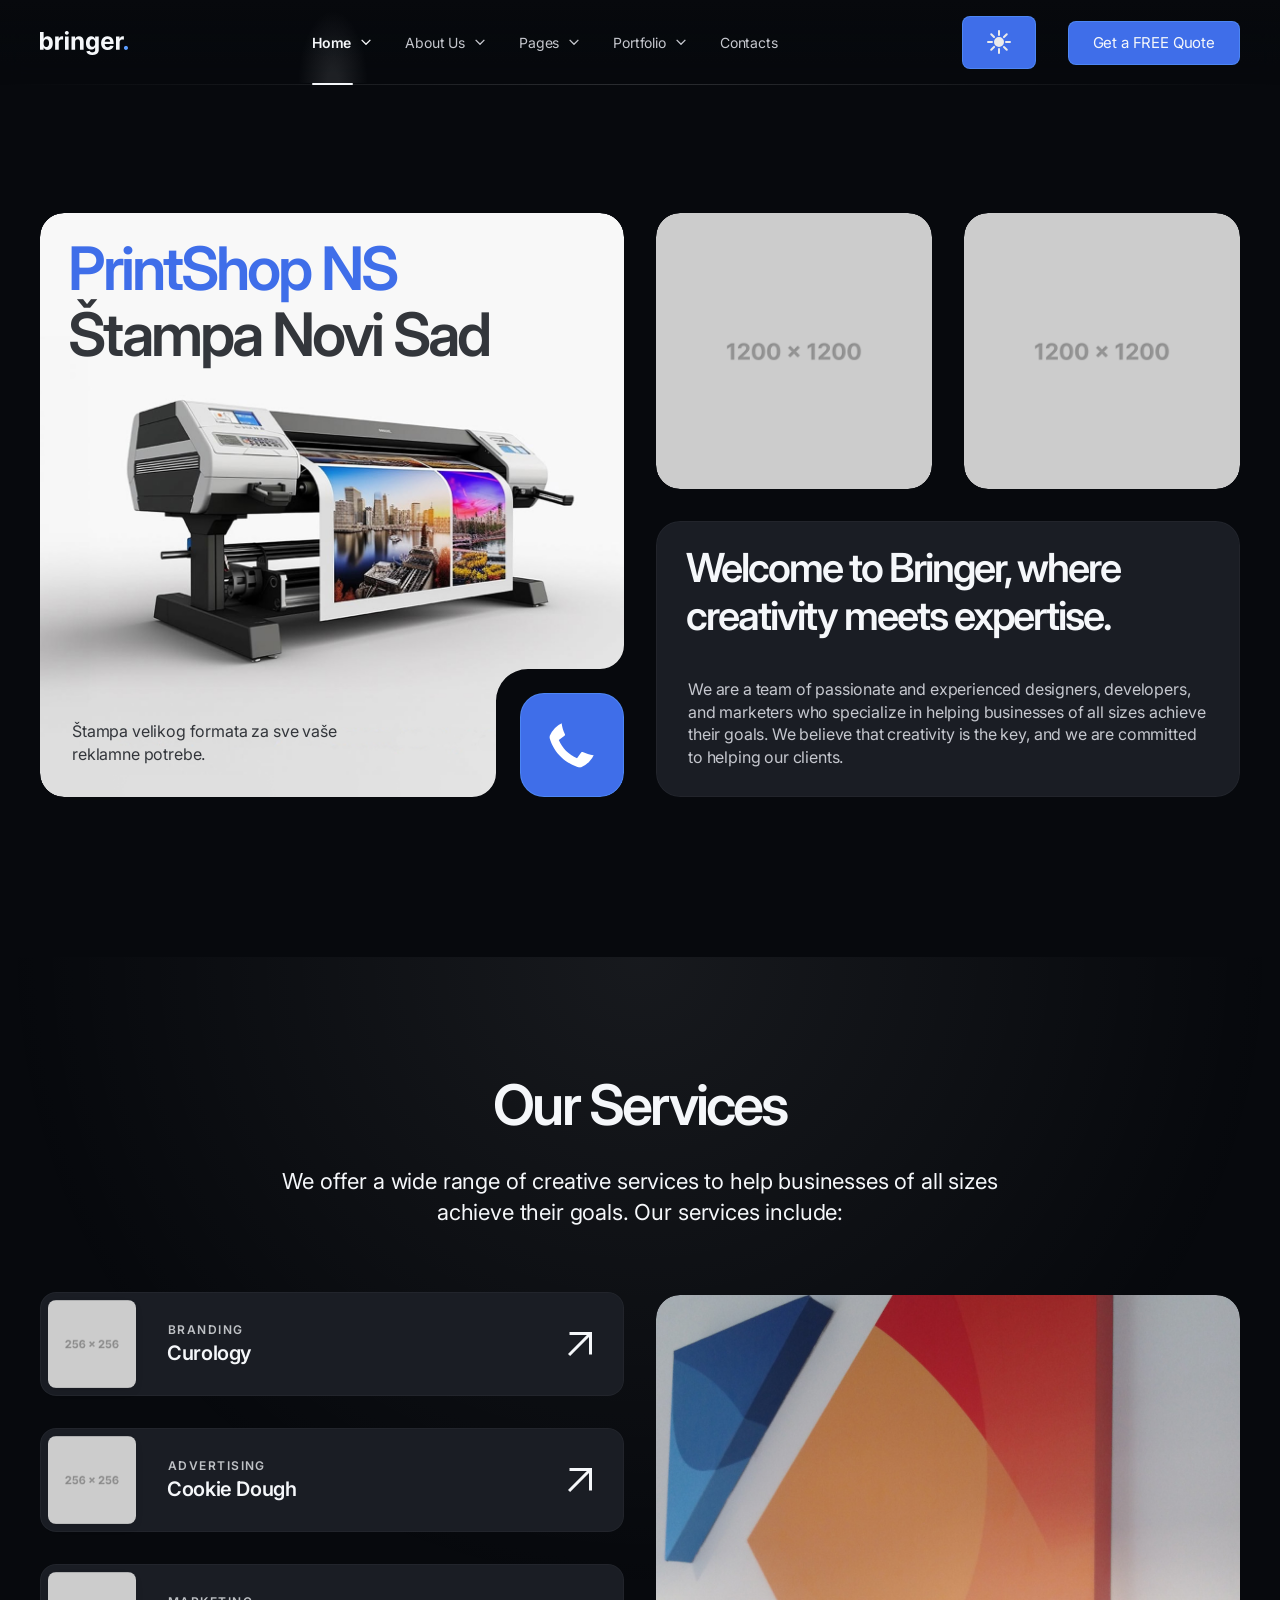
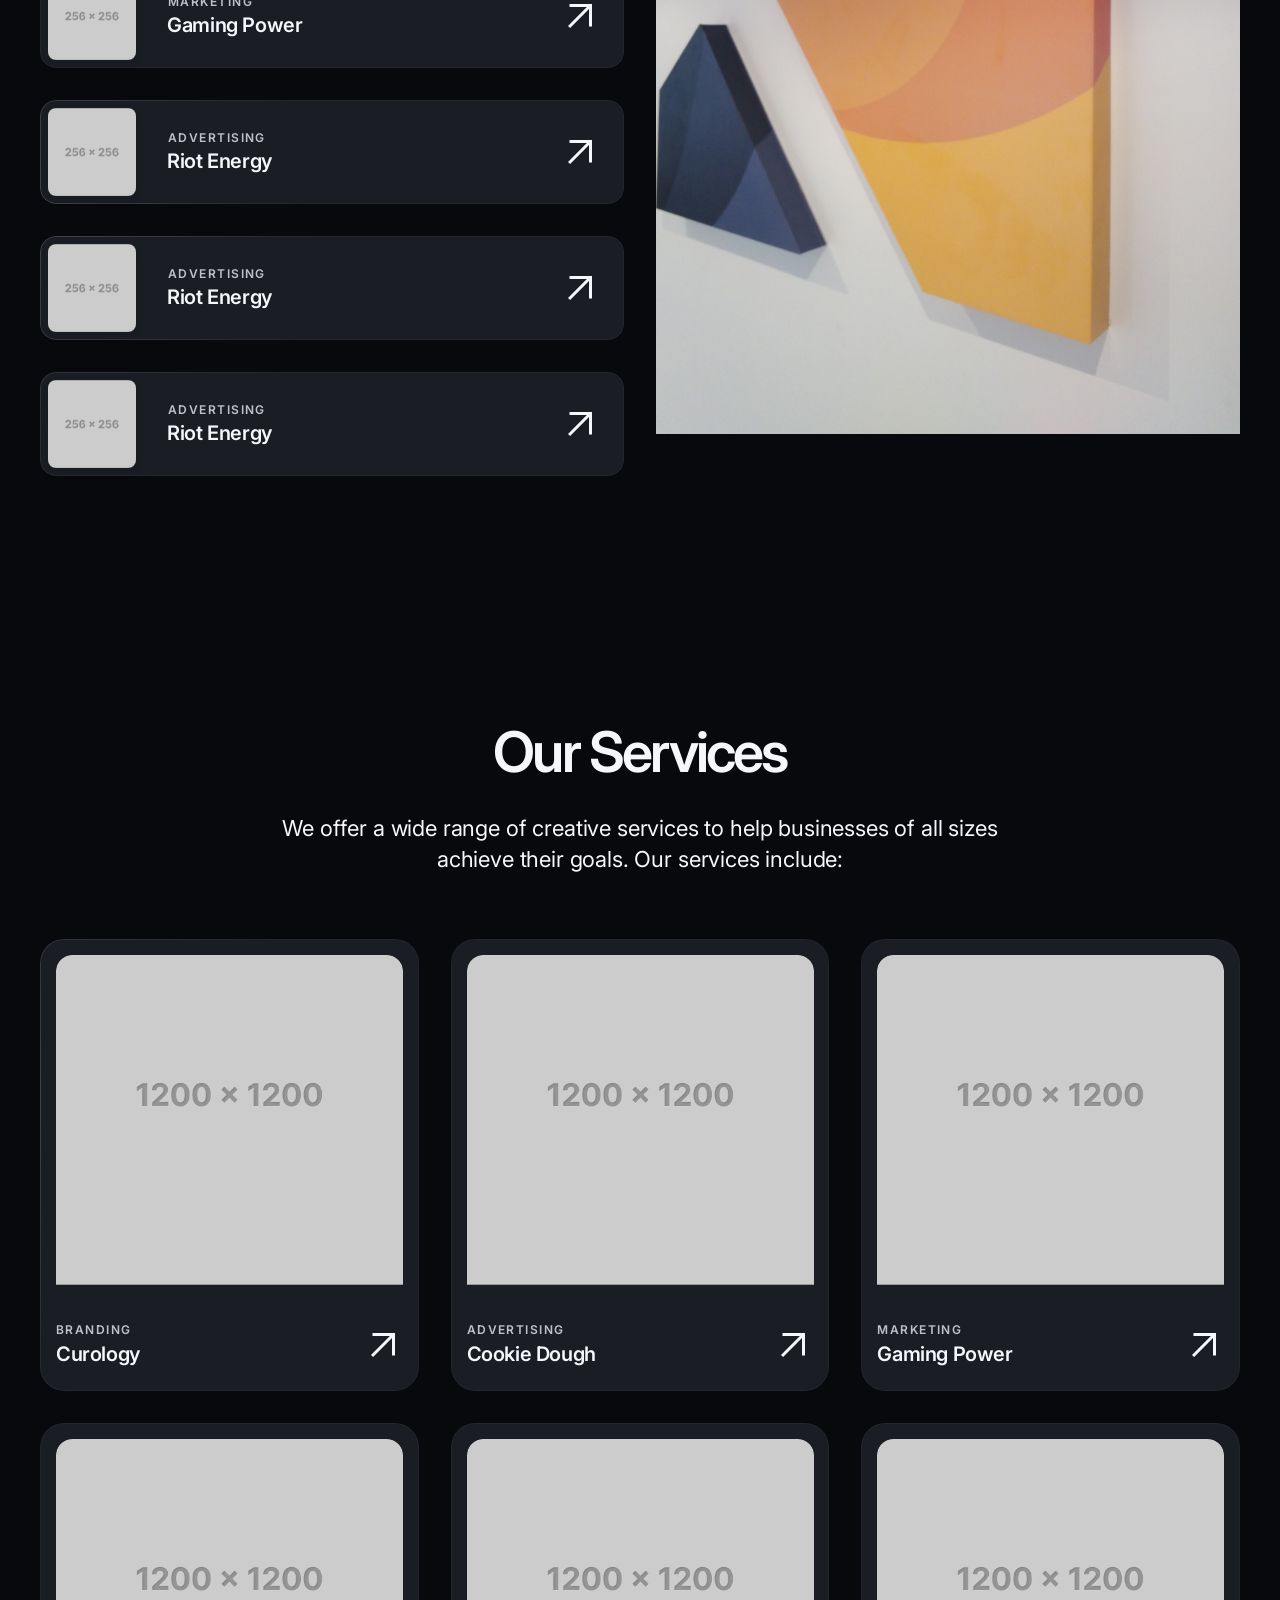
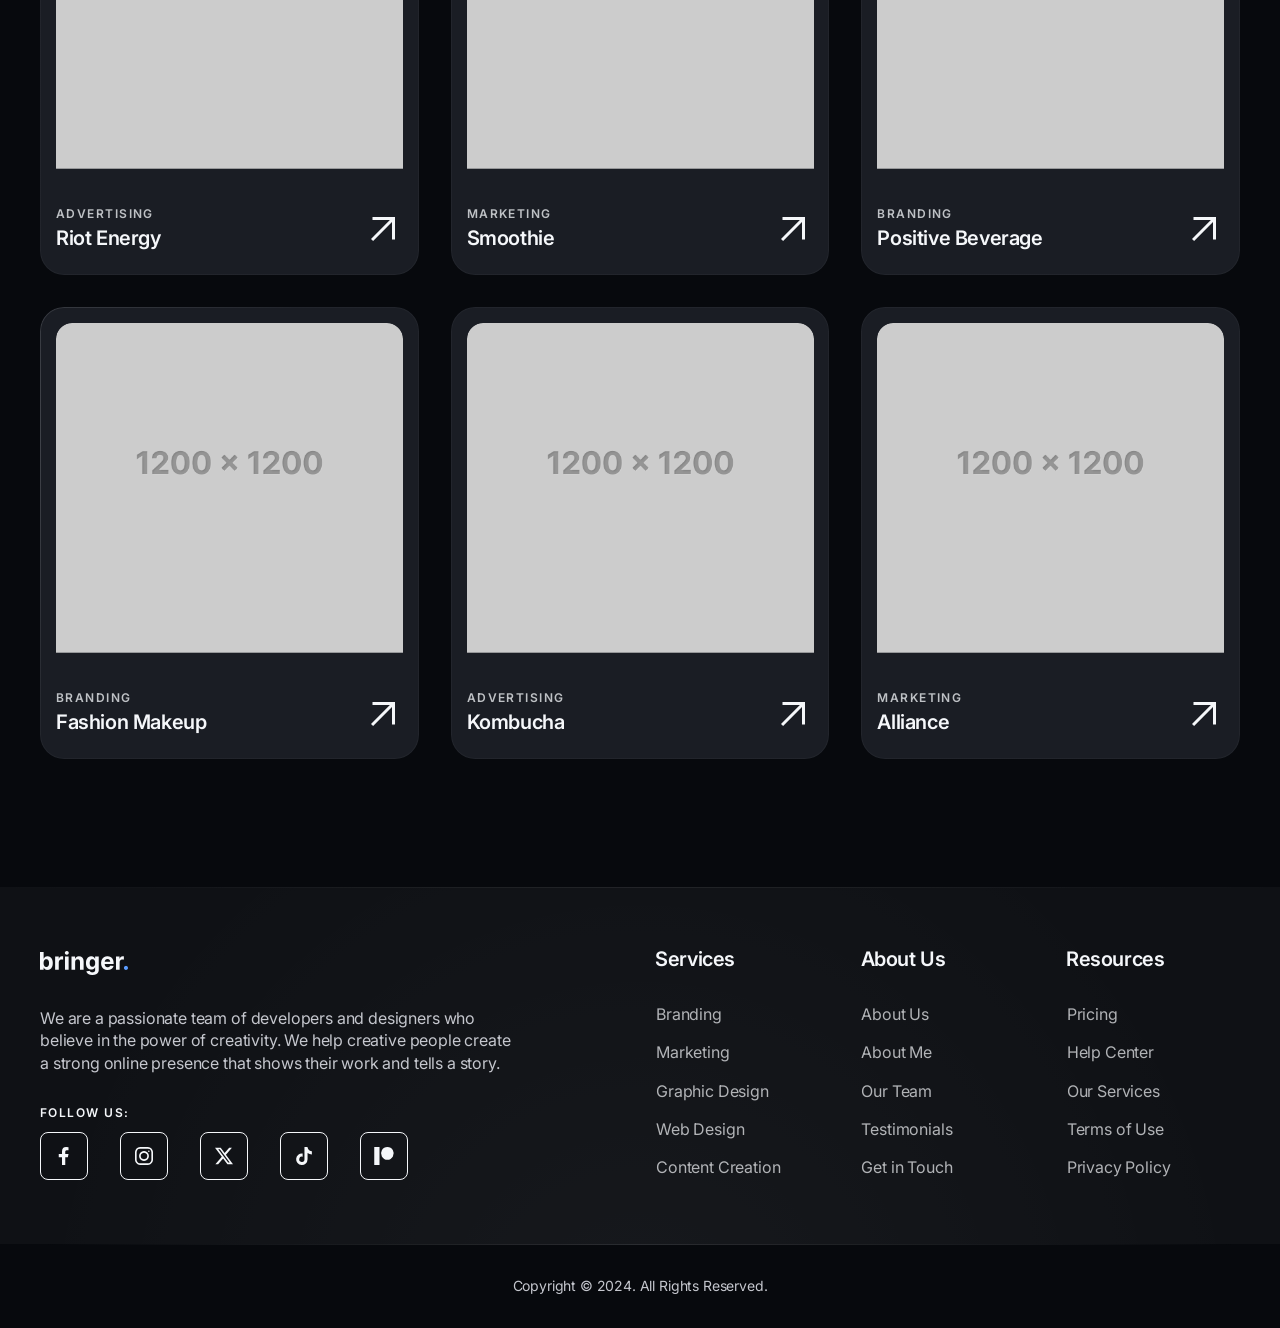
==== commit aa4b5477: "Updated" ====
--- a/home06.html
+++ b/home06.html
@@ -169,7 +169,7 @@
                 <!-- Title -->
                 <h1 class="bringer-page-title"><span>PrintShop NS</span> Štampa Novi Sad</h1>
                 <!-- Description -->
-                <p class="bringer-highlight">Profesionalna štampa velikog formata za sve vaše reklamne potrebe.</p>
+                <p class="bringer-highlight">Štampa velikog formata za sve vaše reklamne potrebe.</p>
               </div>
               <div class="bringer-masked-content at-bottom-right">
                 <a href="tel:+38163123456" class="bringer-square-button" data-appear="zoom-in" data-delay="100">
@@ -190,32 +190,6 @@
             </div>
           </div>
         </div><!-- .bringer-hero-block -->
-      </section>
-
-      <!-- Section: Counters -->
-      <section data-padding="bottom">
-        <div class="bringer-grid-4cols bringer-tp-grid-2cols bringer-m-grid-2cols stg-m-small-gap" data-stagger-appear="zoom-in" data-stagger-unload="zoom-out">
-          <!-- Counter Item -->
-          <div class="bringer-counter bringer-block" data-delay="3000">
-            <div class="bringer-counter-number" data-suffix="K+">8</div>
-            <div class="bringer-counter-label">Happy Customers</div>
-          </div><!-- .bringer-counter -->
-          <!-- Counter Item -->
-          <div class="bringer-counter bringer-block" data-delay="3000">
-            <div class="bringer-counter-number" data-suffix="">420</div>
-            <div class="bringer-counter-label">Complated Projects</div>
-          </div><!-- .bringer-counter -->
-          <!-- Counter Item -->
-          <div class="bringer-counter bringer-block" data-delay="3000">
-            <div class="bringer-counter-number" data-suffix="">24</div>
-            <div class="bringer-counter-label">Awwwards Won</div>
-          </div><!-- .bringer-counter -->
-          <!-- Counter Item -->
-          <div class="bringer-counter bringer-block is-accented" data-delay="3000">
-            <div class="bringer-counter-number" data-suffix="+">12</div>
-            <div class="bringer-counter-label">Years of Experience</div>
-          </div><!-- .bringer-counter -->
-        </div><!-- .bringer-grid -->
       </section>
 
       <!-- Section: Services -->
@@ -230,123 +204,6 @@
           </div>
         </div>
         <!-- List with Preview -->
-        <div class="bringer-list-with-preview" data-preview-position="left" data-unload="fade-up" data-delay="200">
-          <div class="bringer-lwp-roster">
-            <!-- Item 01 -->
-            <div class="bringer-lwp-item bringer-block" data-appear="fade-left">
-              <img src="img/home/service01.jpg" alt="Branding" width="800" height="1200">
-              <div class="bringer-lwp-item-content">
-                <h5>Branding<span class="bringer-accent">.</span></h5>
-                <p>We weave visual stories and craft strategic messaging that resonate at heartstrings, build unwavering trust, and turn customers into fervent brand champions.</p>
-              </div>
-            </div>
-
-            <!-- Item 02 -->
-            <div class="bringer-lwp-item bringer-block" data-appear="fade-left">
-              <img src="img/home/service02.jpg" alt="Marketing" width="800" height="1200">
-              <div class="bringer-lwp-item-content">
-                <h5>Marketing<span class="bringer-accent">.</span></h5>
-                <p>We design data-driven campaigns that crackle with energy, ignite engagement like wildfire, and turn clicks into conversions. We're the storm that promote your brand.</p>
-              </div>
-            </div>
-
-            <!-- Item 03 -->
-            <div class="bringer-lwp-item bringer-block" data-appear="fade-left">
-              <img src="img/home/service03.jpg" alt="Web Design" width="800" height="1200">
-              <div class="bringer-lwp-item-content">
-                <h5>Web Design<span class="bringer-accent">.</span></h5>
-                <p>We sculpt user-friendly websites that convert visitors into loyal devotees.s with intuitive navigation and flawless experiences for every screen. We craft that digital haven.</p>
-              </div>
-            </div>
-
-            <!-- Item 04 -->
-            <div class="bringer-lwp-item bringer-block" data-appear="fade-left">
-              <img src="img/home/service04.jpg" alt="Graphic Design" width="800" height="1200">
-              <div class="bringer-lwp-item-content">
-                <h5>Graphic Design<span class="bringer-accent">.</span></h5>
-                <p>We craft visual masterpieces that sing your brand's story in vibrant colors and captivating shapes. From logos that lodge in minds to infographics that make complex ideas sing.</p>
-              </div>
-            </div>
-
-            <!-- Learn More -->
-            <div class="align-right">
-              <a href="services.html" class="bringer-arrow-link">Discover all services</a>
-            </div>
-          </div>
-        </div><!-- .bringer-list-with-preview -->
-      </section>
-
-      <!-- Section: Steps -->
-      <section class="backlight-bottom divider-top">
-        <!-- Section Title -->
-        <div class="stg-row bringer-section-title">
-          <div class="stg-col-8 stg-offset-2">
-            <div class="align-center">
-              <h2 data-appear="fade-up" data-unload="fade-up">4 Steps to Brand Brilliance</h2>
-              <p class="bringer-large-text is-short" data-appear="fade-up" data-unload="fade-up" data-delay="100">We are a passionate team of designers and developers who believe in the power of creativity.</p>
-            </div>
-          </div>
-        </div>
-        <div class="stg-row stg-valign-middle stg-large-gap">
-          <div class="stg-col-6 stg-tp-bottom-gap-l" data-appear="fade-right" data-unload="fade-left">
-            <div class="bringer-parallax-media">
-              <img class="bringer-lazy" src="img/null.png" data-src="img/home/steps.jpg" alt="Brand Brilliance" width="960" height="960">
-            </div>
-          </div>
-          <div class="stg-col-6" data-unload="fade-right" data-delay="100">
-            <div class="bringer-grid-2cols stg-normal-gap" data-stagger-appear="fade-left">
-              <!-- Grid Item -->
-              <div class="bringer-subgrid-item stg-bottom-gap stg-m-bottom-gap-s">
-                <div class="bringer-title-with-meta">
-                  <span class="bringer-label">Step 01</span>
-                  <h5>Spark Ignition</h5>
-                </div>
-                <div>Share your vision, dreams, and challenges. We listen deeply, sparking the ignition of your brand.</div>
-              </div>
-
-              <!-- Grid Item -->
-              <div class="bringer-subgrid-item stg-bottom-gap stg-m-bottom-gap-s">
-                <div class="bringer-title-with-meta">
-                  <span class="bringer-label">Step 02</span>
-                  <h5>Concept Couture</h5>
-                </div>
-                <div>Explore bespoke concepts tailored just for you. Collaborate and refine, ensuring your brand voice is true.</div>
-              </div>
-
-              <!-- Grid Item -->
-              <div class="bringer-subgrid-item stg-m-bottom-gap-s">
-                <div class="bringer-title-with-meta">
-                  <span class="bringer-label">Step 03</span>
-                  <h5>Masterful Crafting</h5>
-                </div>
-                <div>Watch your vision transform into reality with meticulous attention to detail from our team of experts.</div>
-              </div>
-
-              <!-- Grid Item -->
-              <div class="bringer-subgrid-item">
-                <div class="bringer-title-with-meta">
-                  <span class="bringer-label">Step 04</span>
-                  <h5>Launch &amp; Beyond</h5>
-                </div>
-                <div>Unleash your brand masterpiece to the world. We celebrate your success and optimize for growth.</div>
-              </div>
-            </div>
-          </div>
-        </div>
-      </section>
-
-      <!-- Section: Portfolio List -->
-      <section>
-        <!-- Section Title -->
-        <div class="stg-row bringer-section-title">
-          <div class="stg-col-8 stg-offset-2">
-            <div class="align-center">
-              <h2 data-appear="fade-up" data-unload="fade-up">Portfolio</h2>
-              <p class="bringer-large-text" data-appear="fade-up" data-unload="fade-up" data-delay="100">We are proud of our work, and we are always looking for new challenges. Take a look at some of our recent portfolios:</p>
-            </div>
-          </div>
-        </div>
-        <!-- Portfolio List -->
         <div class="stg-row stg-valign-middle stg-tp-column-reverse">
           <div class="stg-col-6" data-unload="fade-left" data-delay="100">
             <div class="bringer-grid-1col">
@@ -402,15 +259,41 @@
                 <a href="portfolio-post04.html"></a>
               </div><!-- .bringer-portfolio-short-item -->
 
+              <!-- Portfolio List Item -->
+              <div class="bringer-block bringer-portfolio-short-item" data-appear="fade-right" data-delay="300">
+                <div class="bringer-portfolio-thmb">
+                  <img class="bringer-lazy" src="img/null.png" data-src="img/portfolio/portfolio04-thmb.jpg" alt="" width="1200" height="1200">
+                </div>
+                <div class="bringer-portfolio-short-title">
+                  <span class="bringer-meta">Advertising</span>
+                  <h6>Riot Energy</h6>
+                </div>
+                <span class="bringer-icon bringer-icon-explore"></span>
+                <a href="portfolio-post04.html"></a>
+              </div><!-- .bringer-portfolio-short-item -->
+
+              <!-- Portfolio List Item -->
+              <div class="bringer-block bringer-portfolio-short-item" data-appear="fade-right" data-delay="300">
+                <div class="bringer-portfolio-thmb">
+                  <img class="bringer-lazy" src="img/null.png" data-src="img/portfolio/portfolio04-thmb.jpg" alt="" width="1200" height="1200">
+                </div>
+                <div class="bringer-portfolio-short-title">
+                  <span class="bringer-meta">Advertising</span>
+                  <h6>Riot Energy</h6>
+                </div>
+                <span class="bringer-icon bringer-icon-explore"></span>
+                <a href="portfolio-post04.html"></a>
+              </div><!-- .bringer-portfolio-short-item -->
+
               <!-- Learn More -->
-              <div class="bringer-portfolio-short-item bringer-portfolio-short-more" data-appear="fade-right" data-delay="400">
+              <!-- <div class="bringer-portfolio-short-item bringer-portfolio-short-more" data-appear="fade-right" data-delay="400">
                 <div class="bringer-portfolio-short-title">
                   <span class="bringer-label">Click to explore</span>
                   <h6>Full Portfolio</h6>
                 </div>
                 <span class="bringer-icon bringer-icon-explore"></span>
                 <a href="portfolio-infinite-list.html"></a>
-              </div><!-- .bringer-portfolio-short-more -->
+              </div> -->
             </div>
           </div>
           <div class="stg-col-6 stg-tp-bottom-gap" data-unload="fade-right" data-delay="200">
@@ -421,85 +304,158 @@
         </div>
       </section>
 
-      <!-- Section: Testimonials -->
-      <section class="divider-top">
-        <!-- Section Title -->
+      <section>
+        <!-- Portfolio Grid -->
         <div class="stg-row bringer-section-title">
           <div class="stg-col-8 stg-offset-2">
             <div class="align-center">
-              <h2 data-appear="fade-up" data-unload="fade-up">What Our Clients Say</h2>
-              <p class="bringer-large-text" data-appear="fade-up" data-unload="fade-up" data-delay="100">Read what our clients have to say about our work.</p>
+              <h2 data-appear="fade-up" data-unload="fade-up">Our Services</h2>
+              <p class="bringer-large-text" data-appear="fade-up" data-unload="fade-up" data-delay="100">We offer a wide range of creative services to help businesses of all sizes achieve their goals. Our services include:</p>
             </div>
           </div>
         </div>
-        <!-- Testimonials -->
-        <div class="stg-row">
-          <div class="stg-col-6 stg-tp-col-8 stg-tp-offset-2 stg-tp-bottom-gap" data-unload="fade-left" data-delay="100">
-            <div class="bringer-parallax-media" data-appear="fade-right" data-threshold="0">
-              <img class="bringer-lazy" src="img/null.png" data-src="img/home/testimonials02.jpg" alt="What Our Clients Say" width="850" height="1200">
-            </div>
-          </div>
-          <div class="stg-col-6" data-unload="fade-right" data-delay="200">
-            <div class="bringer-grid-1col stg-normal-gap">
-              <!-- Card Item -->
-              <div class="bringer-block bringer-tetimonials-card" data-appear="fade-left" data-delay="0">
-                <div class="bringer-tetimonials-card-descr">
-                  "Before working with Bringer, our brand felt lost in the crowd. They not only gave us a stunning logo and website, but they also crafted a brand story that resonated with our customers. Now, we're seeing a surge in loyalty and engagement, and it all started with a spark!"
-                </div>
-                <div class="bringer-tetimonials-card-footer">
-                  <div class="bringer-tetimonials-card-name">
-                    <h6>Sarah Janson</h6>
-                    <span class="bringer-meta">CEO of Bloom Eco-Spa</span>
-                  </div>
-                  <div class="bringer-tetimonials-card-rate">
-                    <span class="bringer-tetimonials-stars5"></span>
-                  </div>
-                </div>
-              </div><!-- .bringer-tetimonials-card -->
-
-              <!-- Card Item -->
-              <div class="bringer-block bringer-tetimonials-card" data-appear="fade-left" data-delay="50">
-                <div class="bringer-tetimonials-card-descr">
-                  "We knew we needed a digital boost, but we had no idea where to start. Bringer came in like a team of data-driven superheroes! They built targeted campaigns that reached our ideal audience, and the results were incredible. Our leads skyrocketed, and our conversion rates doubled. They truly understand the power of digital!"
-                </div>
-                <div class="bringer-tetimonials-card-footer">
-                  <div class="bringer-tetimonials-card-name">
-                    <h6>Michael Kaper</h6>
-                    <span class="bringer-meta">VP of Marketing, Tech Inc.</span>
-                  </div>
-                  <div class="bringer-tetimonials-card-rate">
-                    <span class="bringer-tetimonials-stars5"></span>
-                  </div>
-                </div>
-              </div><!-- .bringer-tetimonials-card -->
-
-              <!-- Card Item -->
-              <div class="bringer-block bringer-tetimonials-card" data-appear="fade-left" data-delay="100">
-                <div class="bringer-tetimonials-card-descr">
-                  "Words cannot express how pleased we are with the visuals Bringer created for our brand. From the captivating infographics to the social media graphics that pop off the screen, they've injected an emotional punch into our communication that resonates deeply with our audience. Now, every visual tells our story with stunning clarity."
-                </div>
-                <div class="bringer-tetimonials-card-footer">
-                  <div class="bringer-tetimonials-card-name">
-                    <h6>Anna Larson</h6>
-                    <span class="bringer-meta">Founder of StoryCraft Books</span>
-                  </div>
-                  <div class="bringer-tetimonials-card-rate">
-                    <span class="bringer-tetimonials-stars4"></span>
-                  </div>
-                </div>
-              </div><!-- .bringer-tetimonials-card -->
-
-              <!-- Learn More -->
-              <div class="align-right">
-                <a href="testimonials.html" class="bringer-arrow-link">Read all testimonials</a>
-              </div>
-            </div><!-- .bringer-grid -->
-          </div>
-        </div>
+        <div class="bringer-grid-3cols bringer-tp-grid-2cols bringer-tp-centered-last-item stg-normal-gap bringer-parallax-media" data-stagger-appear="fade-up" data-threshold="0.5" data-stagger-delay="150" data-stagger-unload="fade-up">
+
+          <!-- Portfolio Card Item 01 -->
+          <div class="bringer-block bringer-portfolio-card">
+            <div class="bringer-portfolio-card-image">
+              <img class="bringer-lazy" src="img/null.png" data-src="img/portfolio/portfolio01.jpg" alt="" width="1200" height="1200">
+            </div>
+            <div class="bringer-portfolio-card-footer">
+              <div class="bringer-portfolio-card-title">
+                <span class="bringer-meta">Branding</span>
+                <h6>Curology</h6>
+              </div>
+              <span class="bringer-icon bringer-icon-explore"></span>
+            </div>
+            <a href="portfolio-post01.html"></a>
+          </div><!-- .bringer-portfolio-card -->
+
+          <!-- Portfolio Card Item 02 -->
+          <div class="bringer-block bringer-portfolio-card">
+            <div class="bringer-portfolio-card-image">
+              <img class="bringer-lazy" src="img/null.png" data-src="img/portfolio/portfolio02.jpg" alt="" width="1200" height="1200">
+            </div>
+            <div class="bringer-portfolio-card-footer">
+              <div class="bringer-portfolio-card-title">
+                <span class="bringer-meta">Advertising</span>
+                <h6>Cookie Dough</h6>
+              </div>
+              <span class="bringer-icon bringer-icon-explore"></span>
+            </div>
+            <a href="portfolio-post02.html"></a>
+          </div><!-- .bringer-portfolio-card -->
+
+          <!-- Portfolio Card Item 03 -->
+          <div class="bringer-block bringer-portfolio-card">
+            <div class="bringer-portfolio-card-image">
+              <img class="bringer-lazy" src="img/null.png" data-src="img/portfolio/portfolio03.jpg" alt="" width="1200" height="1200">
+            </div>
+            <div class="bringer-portfolio-card-footer">
+              <div class="bringer-portfolio-card-title">
+                <span class="bringer-meta">Marketing</span>
+                <h6>Gaming Power</h6>
+              </div>
+              <span class="bringer-icon bringer-icon-explore"></span>
+            </div>
+            <a href="portfolio-post03.html"></a>
+          </div><!-- .bringer-portfolio-card -->
+
+          <!-- Portfolio Card Item 04 -->
+          <div class="bringer-block bringer-portfolio-card">
+            <div class="bringer-portfolio-card-image">
+              <img class="bringer-lazy" src="img/null.png" data-src="img/portfolio/portfolio04.jpg" alt="" width="1200" height="1200">
+            </div>
+            <div class="bringer-portfolio-card-footer">
+              <div class="bringer-portfolio-card-title">
+                <span class="bringer-meta">Advertising</span>
+                <h6>Riot Energy</h6>
+              </div>
+              <span class="bringer-icon bringer-icon-explore"></span>
+            </div>
+            <a href="portfolio-post04.html"></a>
+          </div><!-- .bringer-portfolio-card -->
+
+          <!-- Portfolio Card Item 05 -->
+          <div class="bringer-block bringer-portfolio-card">
+            <div class="bringer-portfolio-card-image">
+              <img class="bringer-lazy" src="img/null.png" data-src="img/portfolio/portfolio05.jpg" alt="" width="1200" height="1200">
+            </div>
+            <div class="bringer-portfolio-card-footer">
+              <div class="bringer-portfolio-card-title">
+                <span class="bringer-meta">Marketing</span>
+                <h6>Smoothie</h6>
+              </div>
+              <span class="bringer-icon bringer-icon-explore"></span>
+            </div>
+            <a href="portfolio-post05.html"></a>
+          </div><!-- .bringer-portfolio-card -->
+
+          <!-- Portfolio Card Item 06 -->
+          <div class="bringer-block bringer-portfolio-card">
+            <div class="bringer-portfolio-card-image">
+              <img class="bringer-lazy" src="img/null.png" data-src="img/portfolio/portfolio06.jpg" alt="" width="1200" height="1200">
+            </div>
+            <div class="bringer-portfolio-card-footer">
+              <div class="bringer-portfolio-card-title">
+                <span class="bringer-meta">Branding</span>
+                <h6>Positive Beverage</h6>
+              </div>
+              <span class="bringer-icon bringer-icon-explore"></span>
+            </div>
+            <a href="portfolio-post06.html"></a>
+          </div><!-- .bringer-portfolio-card -->
+
+          <!-- Portfolio Card Item 07 -->
+          <div class="bringer-block bringer-portfolio-card">
+            <div class="bringer-portfolio-card-image">
+              <img class="bringer-lazy" src="img/null.png" data-src="img/portfolio/portfolio07.jpg" alt="" width="1200" height="1200">
+            </div>
+            <div class="bringer-portfolio-card-footer">
+              <div class="bringer-portfolio-card-title">
+                <span class="bringer-meta">Branding</span>
+                <h6>Fashion Makeup</h6>
+              </div>
+              <span class="bringer-icon bringer-icon-explore"></span>
+            </div>
+            <a href="portfolio-post07.html"></a>
+          </div><!-- .bringer-portfolio-card -->
+
+          <!-- Portfolio Card Item 08 -->
+          <div class="bringer-block bringer-portfolio-card">
+            <div class="bringer-portfolio-card-image">
+              <img class="bringer-lazy" src="img/null.png" data-src="img/portfolio/portfolio08.jpg" alt="" width="1200" height="1200">
+            </div>
+            <div class="bringer-portfolio-card-footer">
+              <div class="bringer-portfolio-card-title">
+                <span class="bringer-meta">Advertising</span>
+                <h6>Kombucha</h6>
+              </div>
+              <span class="bringer-icon bringer-icon-explore"></span>
+            </div>
+            <a href="portfolio-post08.html"></a>
+          </div><!-- .bringer-portfolio-card -->
+
+          <!-- Portfolio Card Item 09 -->
+          <div class="bringer-block bringer-portfolio-card">
+            <div class="bringer-portfolio-card-image">
+              <img class="bringer-lazy" src="img/null.png" data-src="img/portfolio/portfolio09.jpg" alt="" width="1200" height="1200">
+            </div>
+            <div class="bringer-portfolio-card-footer">
+              <div class="bringer-portfolio-card-title">
+                <span class="bringer-meta">Marketing</span>
+                <h6>Alliance</h6>
+              </div>
+              <span class="bringer-icon bringer-icon-explore"></span>
+            </div>
+            <a href="portfolio-post09.html"></a>
+          </div><!-- .bringer-portfolio-card -->
+
+        </div><!-- .bringer-grid -->
       </section>
 
       <!-- Section: CTA Form -->
-      <section data-padding="bottom">
+      <!-- <section data-padding="bottom">
         <div class="bringer-masked-cta bringer-masked-block" data-unload="fade-down">
           <form action="mail-short.php" method="post" data-fill-error="Please, fill out the form." class="bringer-contact-form is-short bringer-masked-media" data-appear="fade-up">
             <div class="bringer-form-content bringer-cta-form">
@@ -520,8 +476,8 @@
             <p class="bringer-large-text" data-appear="fade-down">Let's craft a visual identity that ignites passion and loyalty. ✨</p>
           </div>
         </div>
-      </section>
-    </div><!-- .stg-container -->
+      </section> -->
+    </div>
 
     <!-- Footer -->
     <footer id="bringer-footer" data-appear="fade-up" data-unload="fade-down">
--- a/css/config.css
+++ b/css/config.css
@@ -350,7 +350,7 @@
     --bringer-t-h5-fs: 22px;
     --bringer-t-h6-fs: 18px;
     --bringer-t-large-fs: 18px;
-    --bringer-t-content-fs: 14px;
+    --bringer-t-content-fs: 16px;
     --bringer-t-footer-fs: 14px;
     --bringer-t-meta-fs: 10px;
     --bringer-t-button-fs: 14px;
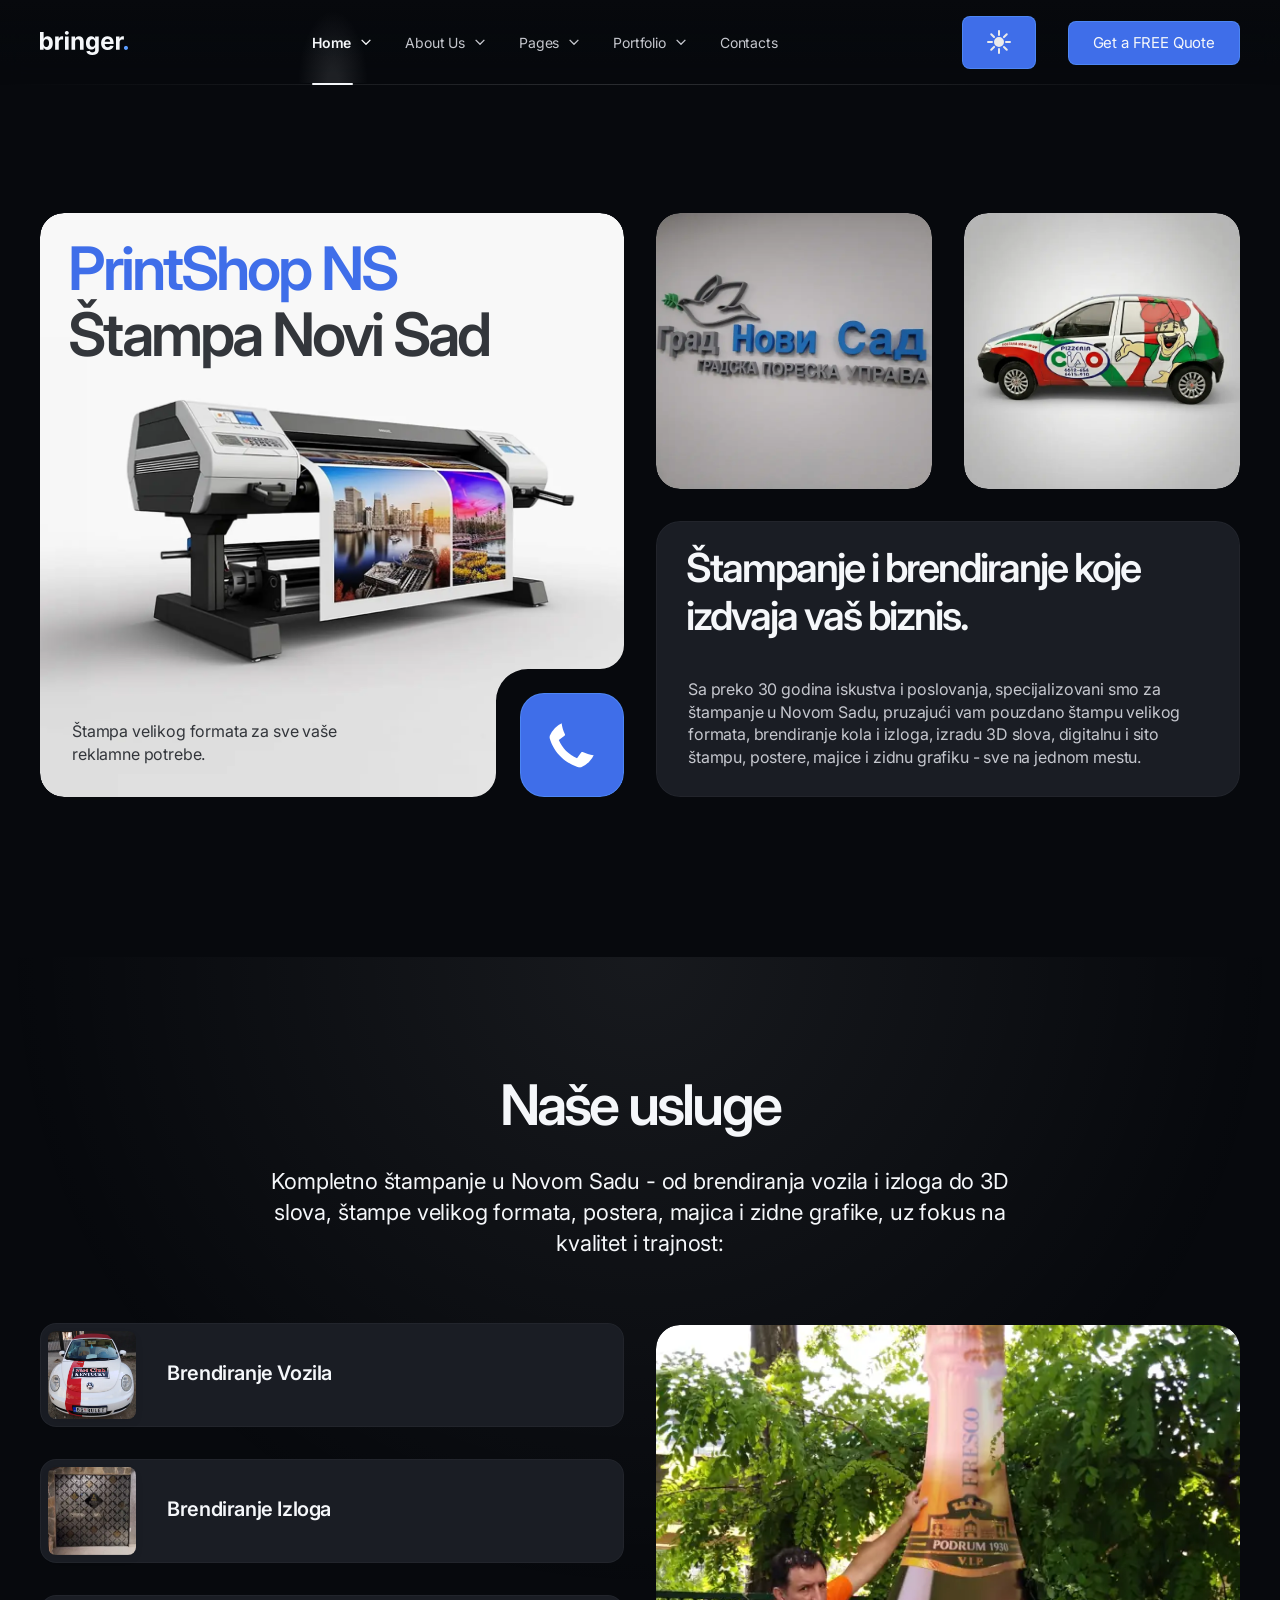
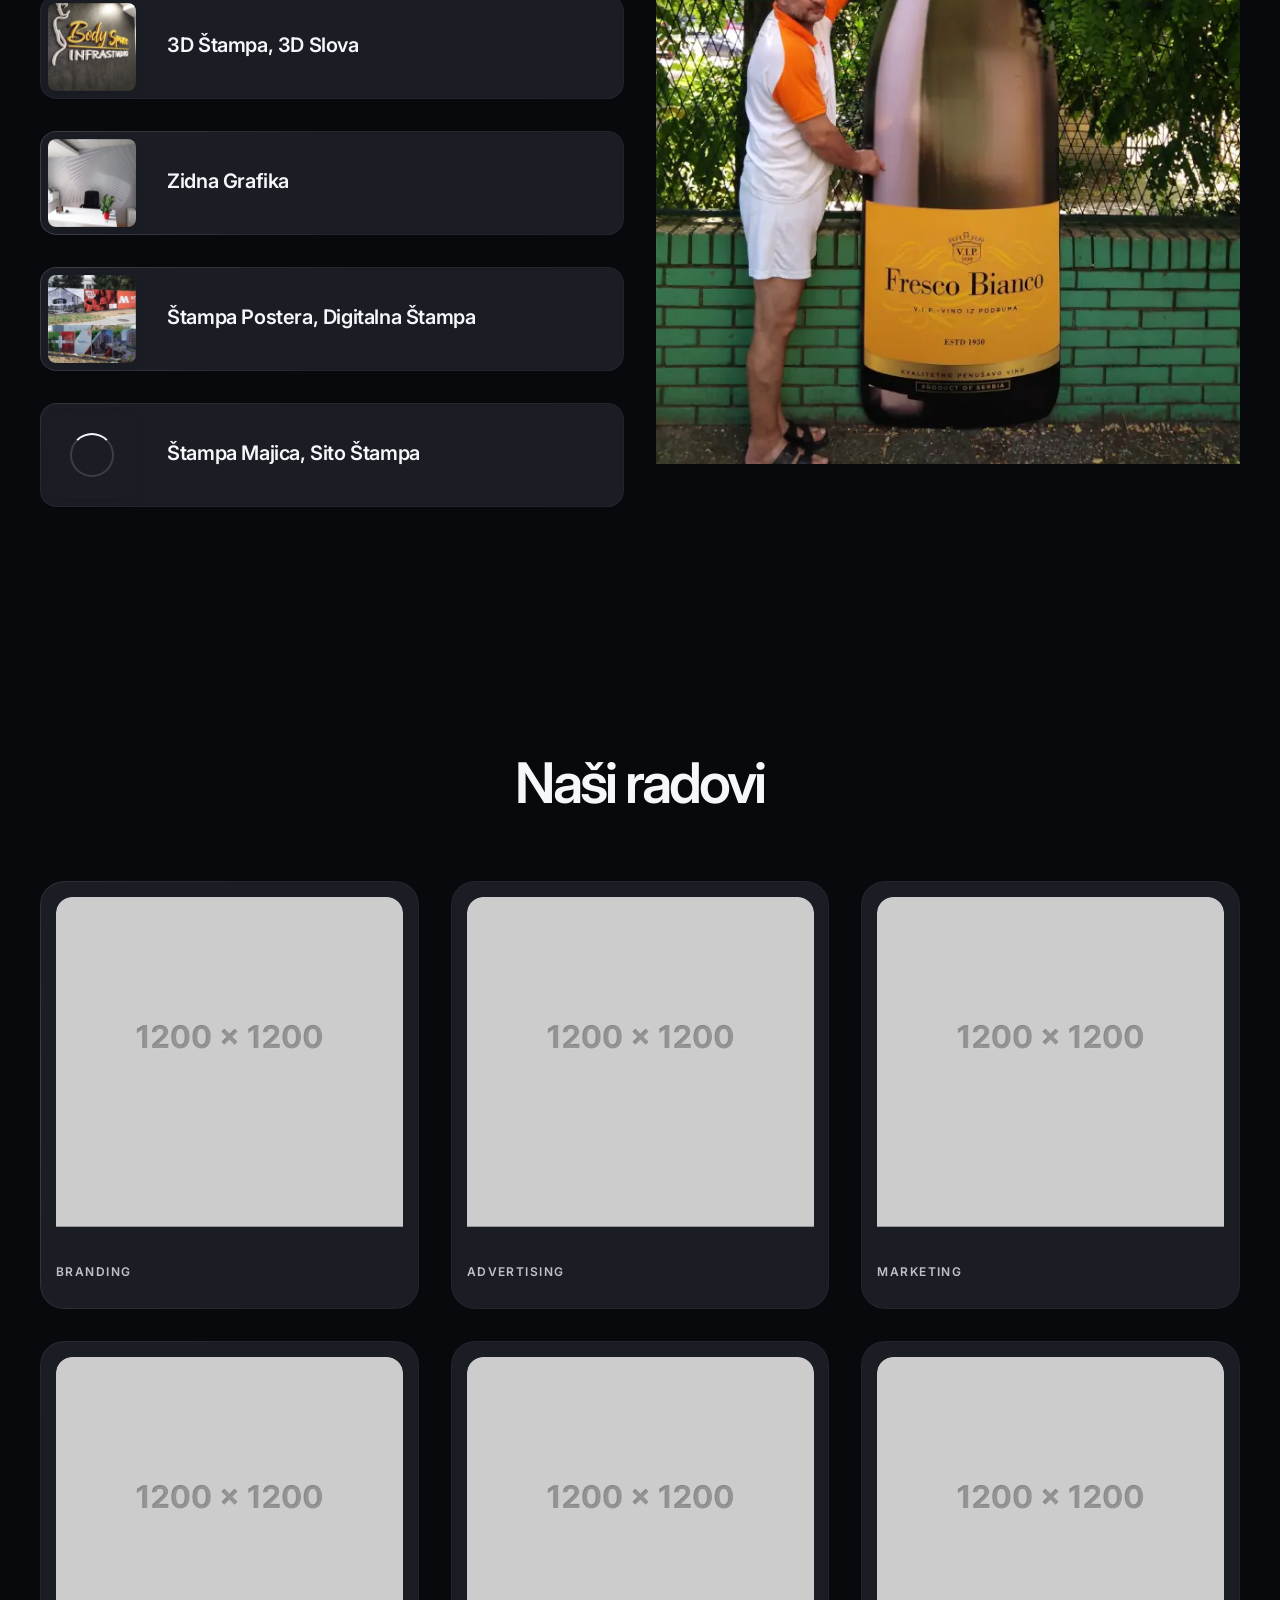
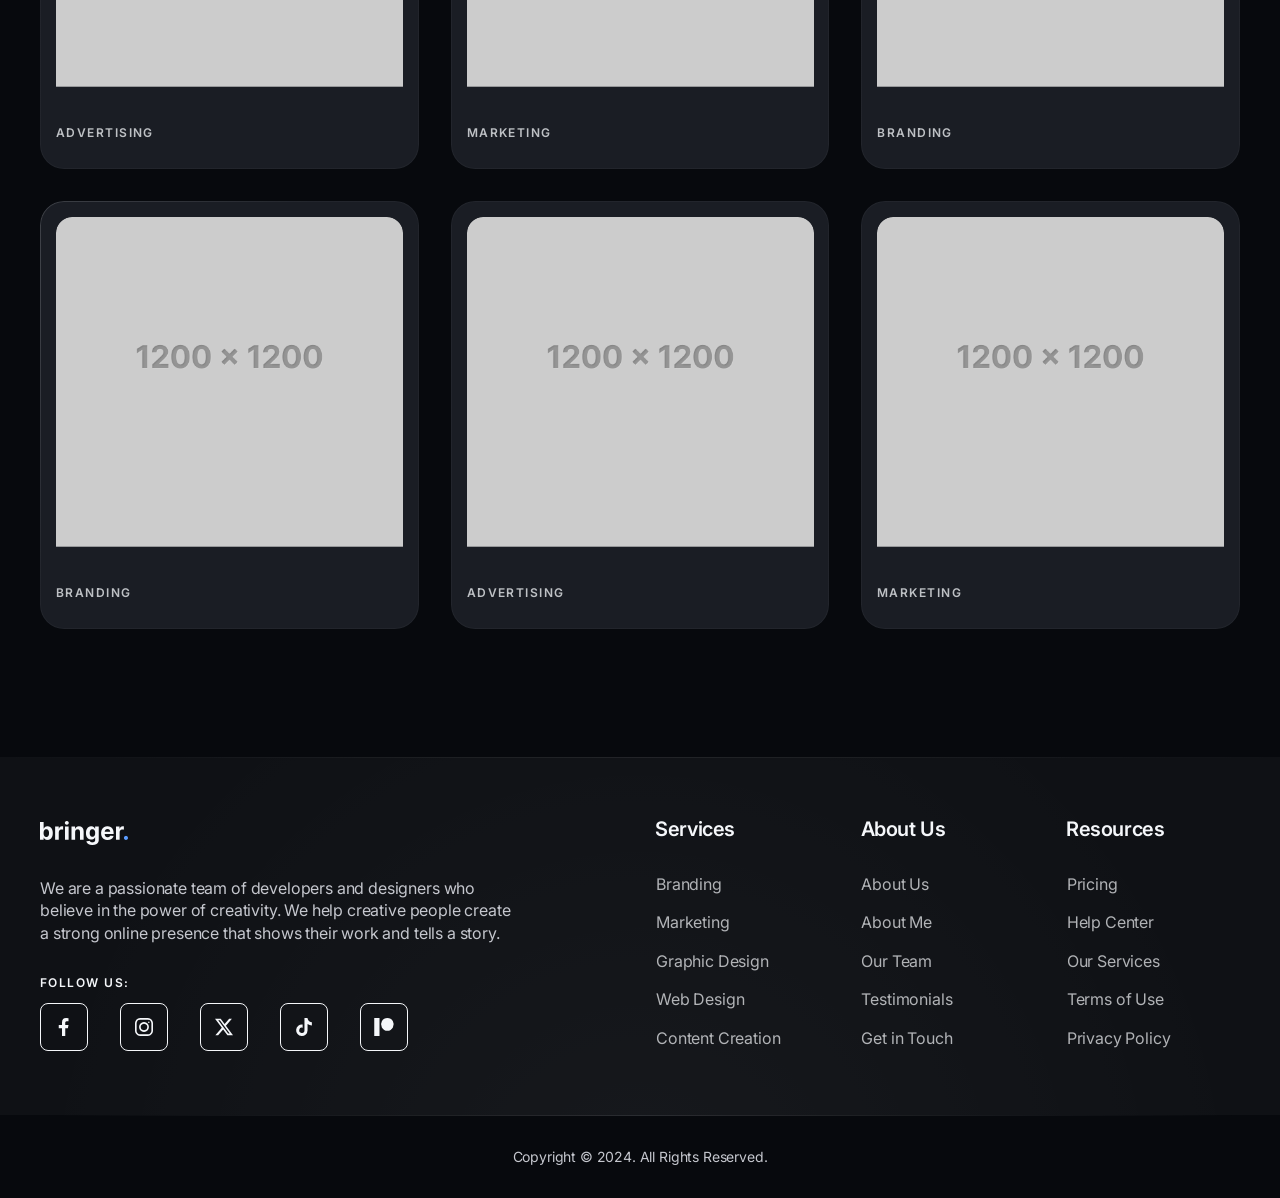
==== commit 0e4cb997: "Pre gallery masonry change" ====
--- a/home06.html
+++ b/home06.html
@@ -1,5 +1,5 @@
 <!DOCTYPE html>
-<html lang="en">
+<html lang="sr">
 
 <head>
   <meta charset="UTF-8">
@@ -165,7 +165,7 @@
         <div class="bringer-hero-block bringer-hero-type06">
           <div class="bringer-bento-grid stg-bottom-gap">
             <div class="is-large bringer-masked-block" data-appear="fade-right" data-unload="fade-left">
-              <div class="bringer-bento-hero-media bringer-masked-media" data-bg-src="img/home/home06-background.jpg">
+              <div class="bringer-bento-hero-media bringer-masked-media" data-bg-src="img/home/hero/home06-background.webp">
                 <!-- Title -->
                 <h1 class="bringer-page-title"><span>PrintShop NS</span> Štampa Novi Sad</h1>
                 <!-- Description -->
@@ -179,14 +179,14 @@
               </div>
             </div>
             <div class="is-small" data-appear="zoom-out" data-delay="100" data-unload="zoom-out">
-              <img class="bringer-lazy" src="img/null.png" data-src="img/portfolio/portfolio04.jpg" alt="Product 04" width="1200" height="1200">
+              <img class="bringer-lazy" src="img/null.png" data-src="/img/home/hero/hero-secondary-2.webp" alt="Product 04" width="1200" height="1200">
             </div>
             <div class="is-small" data-appear="zoom-out" data-delay="200" data-unload="zoom-out">
-              <img class="bringer-lazy" src="img/null.png" data-src="img/portfolio/portfolio08.jpg" alt="Product 08" width="1200" height="1200">
+              <img class="bringer-lazy" src="img/null.png" data-src="/img/home/hero/hero-secondary-1.webp" alt="Product 08" width="1200" height="1200">
             </div>
             <div class="is-medium bringer-block stg-vertical-space-between" data-appear="fade-left" data-delay="300" data-unload="fade-right">
-              <h3>Welcome to Bringer, where creativity meets expertise.</h3>
-              <p>We are a team of passionate and experienced designers, developers, and marketers who specialize in helping businesses of all sizes achieve their goals. We believe that creativity is the key, and we are committed to helping our clients.</p>
+              <h3>Štampanje i brendiranje koje izdvaja vaš biznis.</h3>
+              <p>Sa preko 30 godina iskustva i poslovanja, specijalizovani smo za štampanje u Novom Sadu, pruzajući vam pouzdano štampu velikog formata, brendiranje kola i izloga, izradu 3D slova, digitalnu i sito štampu, postere, majice i zidnu grafiku - sve na jednom mestu.</p>
             </div>
           </div>
         </div><!-- .bringer-hero-block -->
@@ -198,8 +198,8 @@
         <div class="stg-row bringer-section-title">
           <div class="stg-col-8 stg-offset-2">
             <div class="align-center">
-              <h2 data-appear="fade-up" data-unload="fade-up">Our Services</h2>
-              <p class="bringer-large-text" data-appear="fade-up" data-unload="fade-up" data-delay="100">We offer a wide range of creative services to help businesses of all sizes achieve their goals. Our services include:</p>
+              <h2 data-appear="fade-up" data-unload="fade-up">Naše usluge</h2>
+              <p class="bringer-large-text" data-appear="fade-up" data-unload="fade-up" data-delay="100">Kompletno štampanje u Novom Sadu - od brendiranja vozila i izloga do 3D slova, štampe velikog formata, postera, majica i zidne grafike, uz fokus na kvalitet i trajnost:</p>
             </div>
           </div>
         </div>
@@ -210,79 +210,79 @@
               <!-- Portfolio List Item -->
               <div class="bringer-block bringer-portfolio-short-item" data-appear="fade-right" data-delay="0">
                 <div class="bringer-portfolio-thmb">
-                  <img class="bringer-lazy" src="img/null.png" data-src="img/portfolio/portfolio01-thmb.jpg" alt="" width="1200" height="1200">
-                </div>
-                <div class="bringer-portfolio-short-title">
-                  <span class="bringer-meta">Branding</span>
-                  <h6>Curology</h6>
-                </div>
-                <span class="bringer-icon bringer-icon-explore"></span>
-                <a href="portfolio-post01.html"></a>
+                  <img class="bringer-lazy" src="img/null.png" data-src="img/home/services/brendiranje-vozila.webp" alt="brendiranje vozila" width="1200" height="1200">
+                </div>
+                <div class="bringer-portfolio-short-title">
+                  <!-- <span class="bringer-meta">Branding</span> -->
+                  <h6>Brendiranje Vozila</h6>
+                </div>
+                <!-- <span class="bringer-icon bringer-icon-explore"></span> -->
+                <!-- <a href="portfolio-post01.html"></a> -->
               </div><!-- .bringer-portfolio-short-item -->
 
               <!-- Portfolio List Item -->
               <div class="bringer-block bringer-portfolio-short-item" data-appear="fade-right" data-delay="100">
                 <div class="bringer-portfolio-thmb">
-                  <img class="bringer-lazy" src="img/null.png" data-src="img/portfolio/portfolio02-thmb.jpg" alt="" width="1200" height="1200">
-                </div>
-                <div class="bringer-portfolio-short-title">
-                  <span class="bringer-meta">Advertising</span>
-                  <h6>Cookie Dough</h6>
-                </div>
-                <span class="bringer-icon bringer-icon-explore"></span>
-                <a href="portfolio-post02.html"></a>
+                  <img class="bringer-lazy" src="img/null.png" data-src="img/home/services/brendiranje-izloga.webp" alt="brendiranje izloga" width="1200" height="1200">
+                </div>
+                <div class="bringer-portfolio-short-title">
+                  <!-- <span class="bringer-meta">Advertising</span> -->
+                  <h6>Brendiranje Izloga</h6>
+                </div>
+                <!-- <span class="bringer-icon bringer-icon-explore"></span> -->
+                <!-- <a href="portfolio-post02.html"></a> -->
               </div><!-- .bringer-portfolio-short-item -->
 
               <!-- Portfolio List Item -->
               <div class="bringer-block bringer-portfolio-short-item" data-appear="fade-right" data-delay="200">
                 <div class="bringer-portfolio-thmb">
-                  <img class="bringer-lazy" src="img/null.png" data-src="img/portfolio/portfolio03-thmb.jpg" alt="" width="1200" height="1200">
-                </div>
-                <div class="bringer-portfolio-short-title">
-                  <span class="bringer-meta">Marketing</span>
-                  <h6>Gaming Power</h6>
-                </div>
-                <span class="bringer-icon bringer-icon-explore"></span>
-                <a href="portfolio-post03.html"></a>
+                  <img class="bringer-lazy" src="img/null.png" data-src="img/home/services/3d.webp" alt="3D slova, 3D štampa" width="1200" height="1200">
+                </div>
+                <div class="bringer-portfolio-short-title">
+                  <!-- <span class="bringer-meta">Marketing</span> -->
+                  <h6>3D Štampa, 3D Slova</h6>
+                </div>
+                <!-- <span class="bringer-icon bringer-icon-explore"></span> -->
+                <!-- <a href="portfolio-post03.html"></a> -->
               </div><!-- .bringer-portfolio-short-item -->
 
               <!-- Portfolio List Item -->
               <div class="bringer-block bringer-portfolio-short-item" data-appear="fade-right" data-delay="300">
                 <div class="bringer-portfolio-thmb">
-                  <img class="bringer-lazy" src="img/null.png" data-src="img/portfolio/portfolio04-thmb.jpg" alt="" width="1200" height="1200">
-                </div>
-                <div class="bringer-portfolio-short-title">
-                  <span class="bringer-meta">Advertising</span>
-                  <h6>Riot Energy</h6>
-                </div>
-                <span class="bringer-icon bringer-icon-explore"></span>
-                <a href="portfolio-post04.html"></a>
+                  <img class="bringer-lazy" src="img/null.png" data-src="img/home/services/zidna-grafika.webp" alt="" width="1200" height="1200">
+                </div>
+                <div class="bringer-portfolio-short-title">
+                  <!-- <span class="bringer-meta">Advertising</span> -->
+                  <h6>Zidna Grafika</h6>
+                </div>
+                <!-- <span class="bringer-icon bringer-icon-explore"></span> -->
+                <!-- <a href="portfolio-post04.html"></a> -->
               </div><!-- .bringer-portfolio-short-item -->
 
               <!-- Portfolio List Item -->
               <div class="bringer-block bringer-portfolio-short-item" data-appear="fade-right" data-delay="300">
                 <div class="bringer-portfolio-thmb">
-                  <img class="bringer-lazy" src="img/null.png" data-src="img/portfolio/portfolio04-thmb.jpg" alt="" width="1200" height="1200">
-                </div>
-                <div class="bringer-portfolio-short-title">
-                  <span class="bringer-meta">Advertising</span>
-                  <h6>Riot Energy</h6>
-                </div>
-                <span class="bringer-icon bringer-icon-explore"></span>
-                <a href="portfolio-post04.html"></a>
+                  <img class="bringer-lazy" src="img/null.png" data-src="img/home/services/poster.webp" alt="" width="1200" height="1200">
+                </div>
+                <div class="bringer-portfolio-short-title">
+                  <!-- <span class="bringer-meta">Advertising</span> -->
+                  <h6>Štampa Postera, Digitalna Štampa</h6>
+                </div>
+                <!-- <span class="bringer-icon bringer-icon-explore"></span>
+                <a href="portfolio-post04.html"></a> -->
               </div><!-- .bringer-portfolio-short-item -->
 
               <!-- Portfolio List Item -->
               <div class="bringer-block bringer-portfolio-short-item" data-appear="fade-right" data-delay="300">
                 <div class="bringer-portfolio-thmb">
-                  <img class="bringer-lazy" src="img/null.png" data-src="img/portfolio/portfolio04-thmb.jpg" alt="" width="1200" height="1200">
-                </div>
-                <div class="bringer-portfolio-short-title">
-                  <span class="bringer-meta">Advertising</span>
-                  <h6>Riot Energy</h6>
-                </div>
-                <span class="bringer-icon bringer-icon-explore"></span>
-                <a href="portfolio-post04.html"></a>
+                  <img class="bringer-lazy" src="img/null.png" data-src="img/home/services/sito-stampa.webp" alt="" width="1200" height="1200">
+                </div>
+                <div class="bringer-portfolio-short-title">
+                  <!-- <span class="bringer-meta">Advertising</span> -->
+                  <h6>Štampa Majica, Sito Štampa</h6>
+                </div>
+                <!-- <span class="bringer-icon bringer-icon-explore"></span> -->
+                <!-- <a href="portfolio-post04.html"></a> -->
               </div><!-- .bringer-portfolio-short-item -->
 
               <!-- Learn More -->
@@ -298,7 +298,7 @@
           </div>
           <div class="stg-col-6 stg-tp-bottom-gap" data-unload="fade-right" data-delay="200">
             <div class="bringer-parallax-media" data-appear="fade-left">
-              <img class="bringer-lazy" src="img/null.png" data-src="img/home/portfolio.jpg" alt="Our Portfolio" width="960" height="1095">
+              <img class="bringer-lazy" src="img/null.png" data-src="img/home/services/services-main.webp" alt="Our Portfolio" width="960" height="1095">
             </div>
           </div>
         </div>
@@ -309,8 +309,8 @@
         <div class="stg-row bringer-section-title">
           <div class="stg-col-8 stg-offset-2">
             <div class="align-center">
-              <h2 data-appear="fade-up" data-unload="fade-up">Our Services</h2>
-              <p class="bringer-large-text" data-appear="fade-up" data-unload="fade-up" data-delay="100">We offer a wide range of creative services to help businesses of all sizes achieve their goals. Our services include:</p>
+              <h2 data-appear="fade-up" data-unload="fade-up">Naši radovi</h2>
+              <!-- <p class="bringer-large-text" data-appear="fade-up" data-unload="fade-up" data-delay="100">We offer a wide range of creative services to help businesses of all sizes achieve their goals. Our services include:</p> -->
             </div>
           </div>
         </div>
@@ -324,11 +324,9 @@
             <div class="bringer-portfolio-card-footer">
               <div class="bringer-portfolio-card-title">
                 <span class="bringer-meta">Branding</span>
-                <h6>Curology</h6>
-              </div>
-              <span class="bringer-icon bringer-icon-explore"></span>
-            </div>
-            <a href="portfolio-post01.html"></a>
+              </div>
+
+            </div>
           </div><!-- .bringer-portfolio-card -->
 
           <!-- Portfolio Card Item 02 -->
@@ -339,11 +337,9 @@
             <div class="bringer-portfolio-card-footer">
               <div class="bringer-portfolio-card-title">
                 <span class="bringer-meta">Advertising</span>
-                <h6>Cookie Dough</h6>
-              </div>
-              <span class="bringer-icon bringer-icon-explore"></span>
-            </div>
-            <a href="portfolio-post02.html"></a>
+              </div>
+
+            </div>
           </div><!-- .bringer-portfolio-card -->
 
           <!-- Portfolio Card Item 03 -->
@@ -354,11 +350,9 @@
             <div class="bringer-portfolio-card-footer">
               <div class="bringer-portfolio-card-title">
                 <span class="bringer-meta">Marketing</span>
-                <h6>Gaming Power</h6>
-              </div>
-              <span class="bringer-icon bringer-icon-explore"></span>
-            </div>
-            <a href="portfolio-post03.html"></a>
+              </div>
+
+            </div>
           </div><!-- .bringer-portfolio-card -->
 
           <!-- Portfolio Card Item 04 -->
@@ -369,11 +363,9 @@
             <div class="bringer-portfolio-card-footer">
               <div class="bringer-portfolio-card-title">
                 <span class="bringer-meta">Advertising</span>
-                <h6>Riot Energy</h6>
-              </div>
-              <span class="bringer-icon bringer-icon-explore"></span>
-            </div>
-            <a href="portfolio-post04.html"></a>
+              </div>
+
+            </div>
           </div><!-- .bringer-portfolio-card -->
 
           <!-- Portfolio Card Item 05 -->
@@ -384,11 +376,9 @@
             <div class="bringer-portfolio-card-footer">
               <div class="bringer-portfolio-card-title">
                 <span class="bringer-meta">Marketing</span>
-                <h6>Smoothie</h6>
-              </div>
-              <span class="bringer-icon bringer-icon-explore"></span>
-            </div>
-            <a href="portfolio-post05.html"></a>
+              </div>
+
+            </div>
           </div><!-- .bringer-portfolio-card -->
 
           <!-- Portfolio Card Item 06 -->
@@ -399,11 +389,9 @@
             <div class="bringer-portfolio-card-footer">
               <div class="bringer-portfolio-card-title">
                 <span class="bringer-meta">Branding</span>
-                <h6>Positive Beverage</h6>
-              </div>
-              <span class="bringer-icon bringer-icon-explore"></span>
-            </div>
-            <a href="portfolio-post06.html"></a>
+              </div>
+
+            </div>
           </div><!-- .bringer-portfolio-card -->
 
           <!-- Portfolio Card Item 07 -->
@@ -414,11 +402,9 @@
             <div class="bringer-portfolio-card-footer">
               <div class="bringer-portfolio-card-title">
                 <span class="bringer-meta">Branding</span>
-                <h6>Fashion Makeup</h6>
-              </div>
-              <span class="bringer-icon bringer-icon-explore"></span>
-            </div>
-            <a href="portfolio-post07.html"></a>
+              </div>
+
+            </div>
           </div><!-- .bringer-portfolio-card -->
 
           <!-- Portfolio Card Item 08 -->
@@ -429,11 +415,9 @@
             <div class="bringer-portfolio-card-footer">
               <div class="bringer-portfolio-card-title">
                 <span class="bringer-meta">Advertising</span>
-                <h6>Kombucha</h6>
-              </div>
-              <span class="bringer-icon bringer-icon-explore"></span>
-            </div>
-            <a href="portfolio-post08.html"></a>
+              </div>
+
+            </div>
           </div><!-- .bringer-portfolio-card -->
 
           <!-- Portfolio Card Item 09 -->
@@ -444,11 +428,9 @@
             <div class="bringer-portfolio-card-footer">
               <div class="bringer-portfolio-card-title">
                 <span class="bringer-meta">Marketing</span>
-                <h6>Alliance</h6>
-              </div>
-              <span class="bringer-icon bringer-icon-explore"></span>
-            </div>
-            <a href="portfolio-post09.html"></a>
+              </div>
+
+            </div>
           </div><!-- .bringer-portfolio-card -->
 
         </div><!-- .bringer-grid -->
--- a/css/responsive.css
+++ b/css/responsive.css
@@ -855,6 +855,10 @@
     padding-right: var(--stg-gap);
   }
 
+  h6 {
+    max-width: 150px;
+  }
+
   /* === Mobile Menu === */
   .bringer-mobile-nav {
     max-width: 100%;
@@ -1313,3 +1317,9 @@
     font-size: 12px;
   }
 }
+
+@media only screen and (max-width: 360px) {
+  .bringer-portfolio-short-item .bringer-icon {
+    width: 14px;
+  }
+}
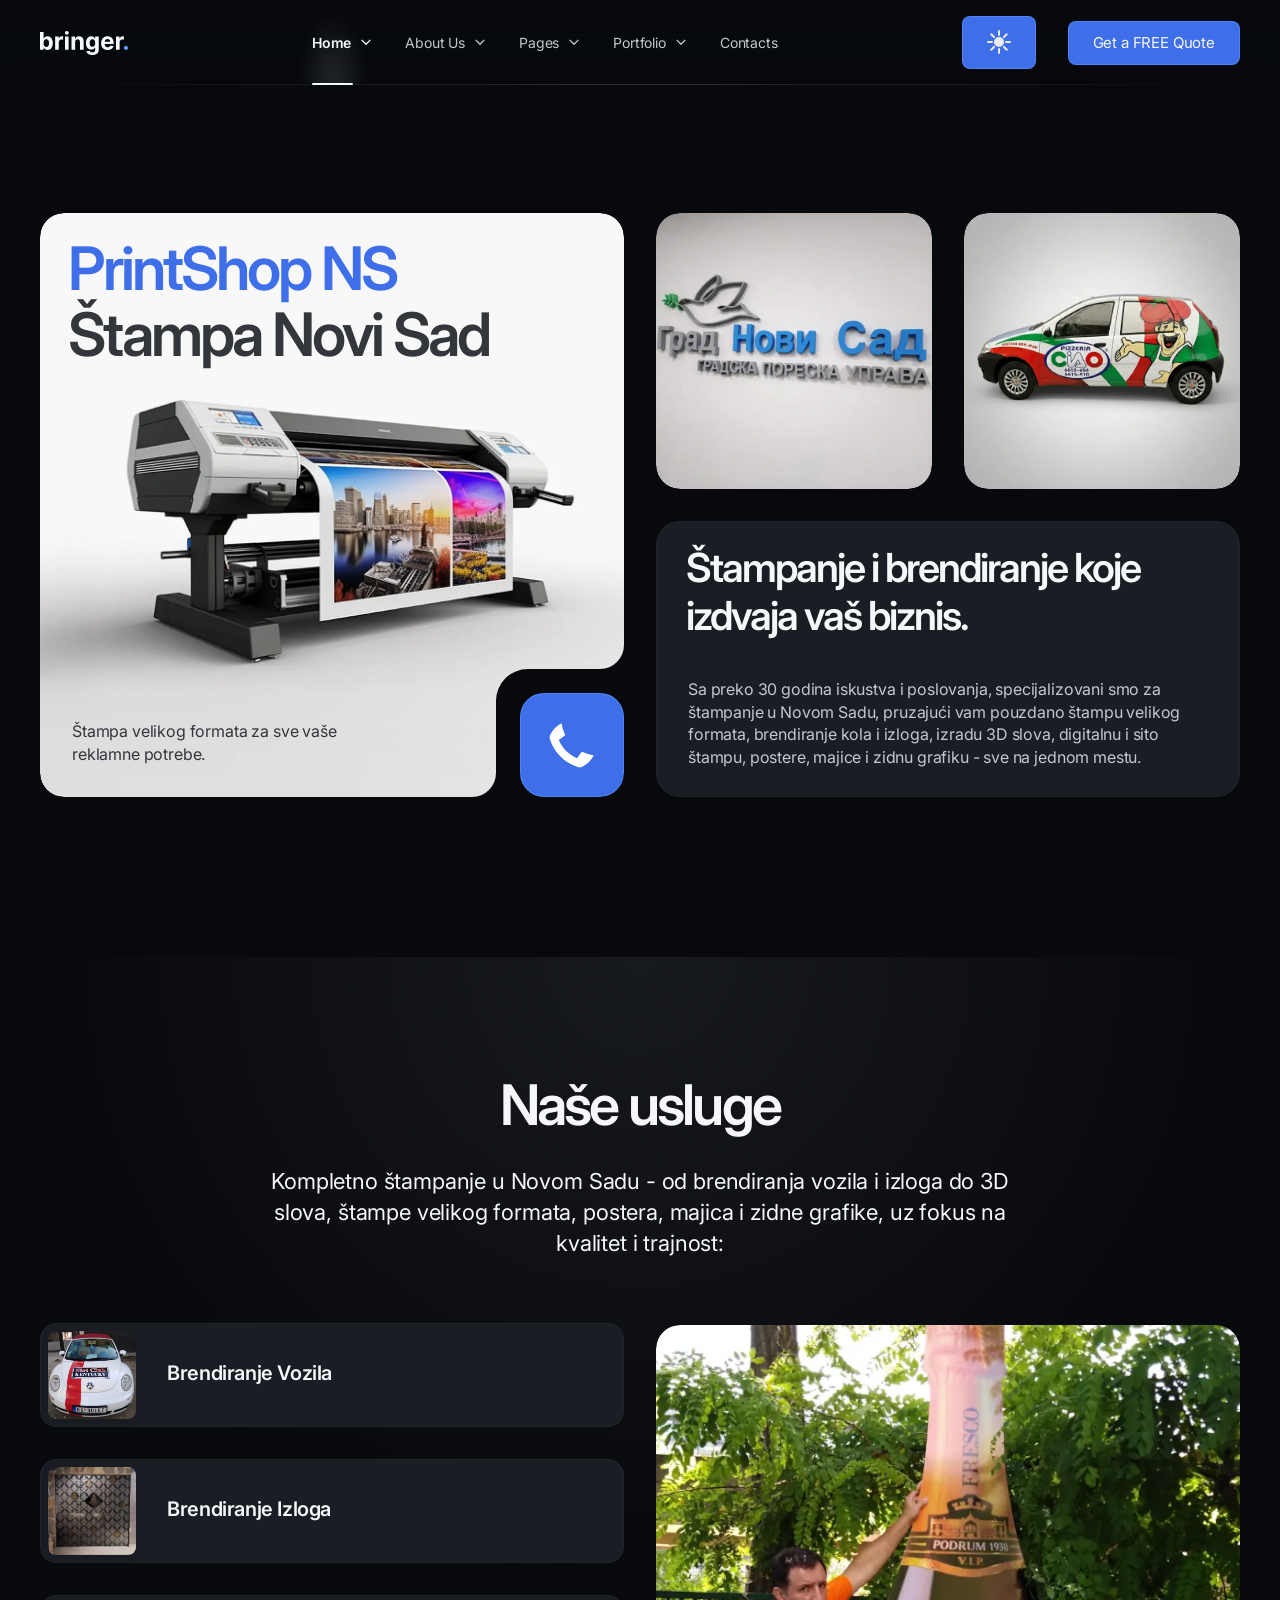
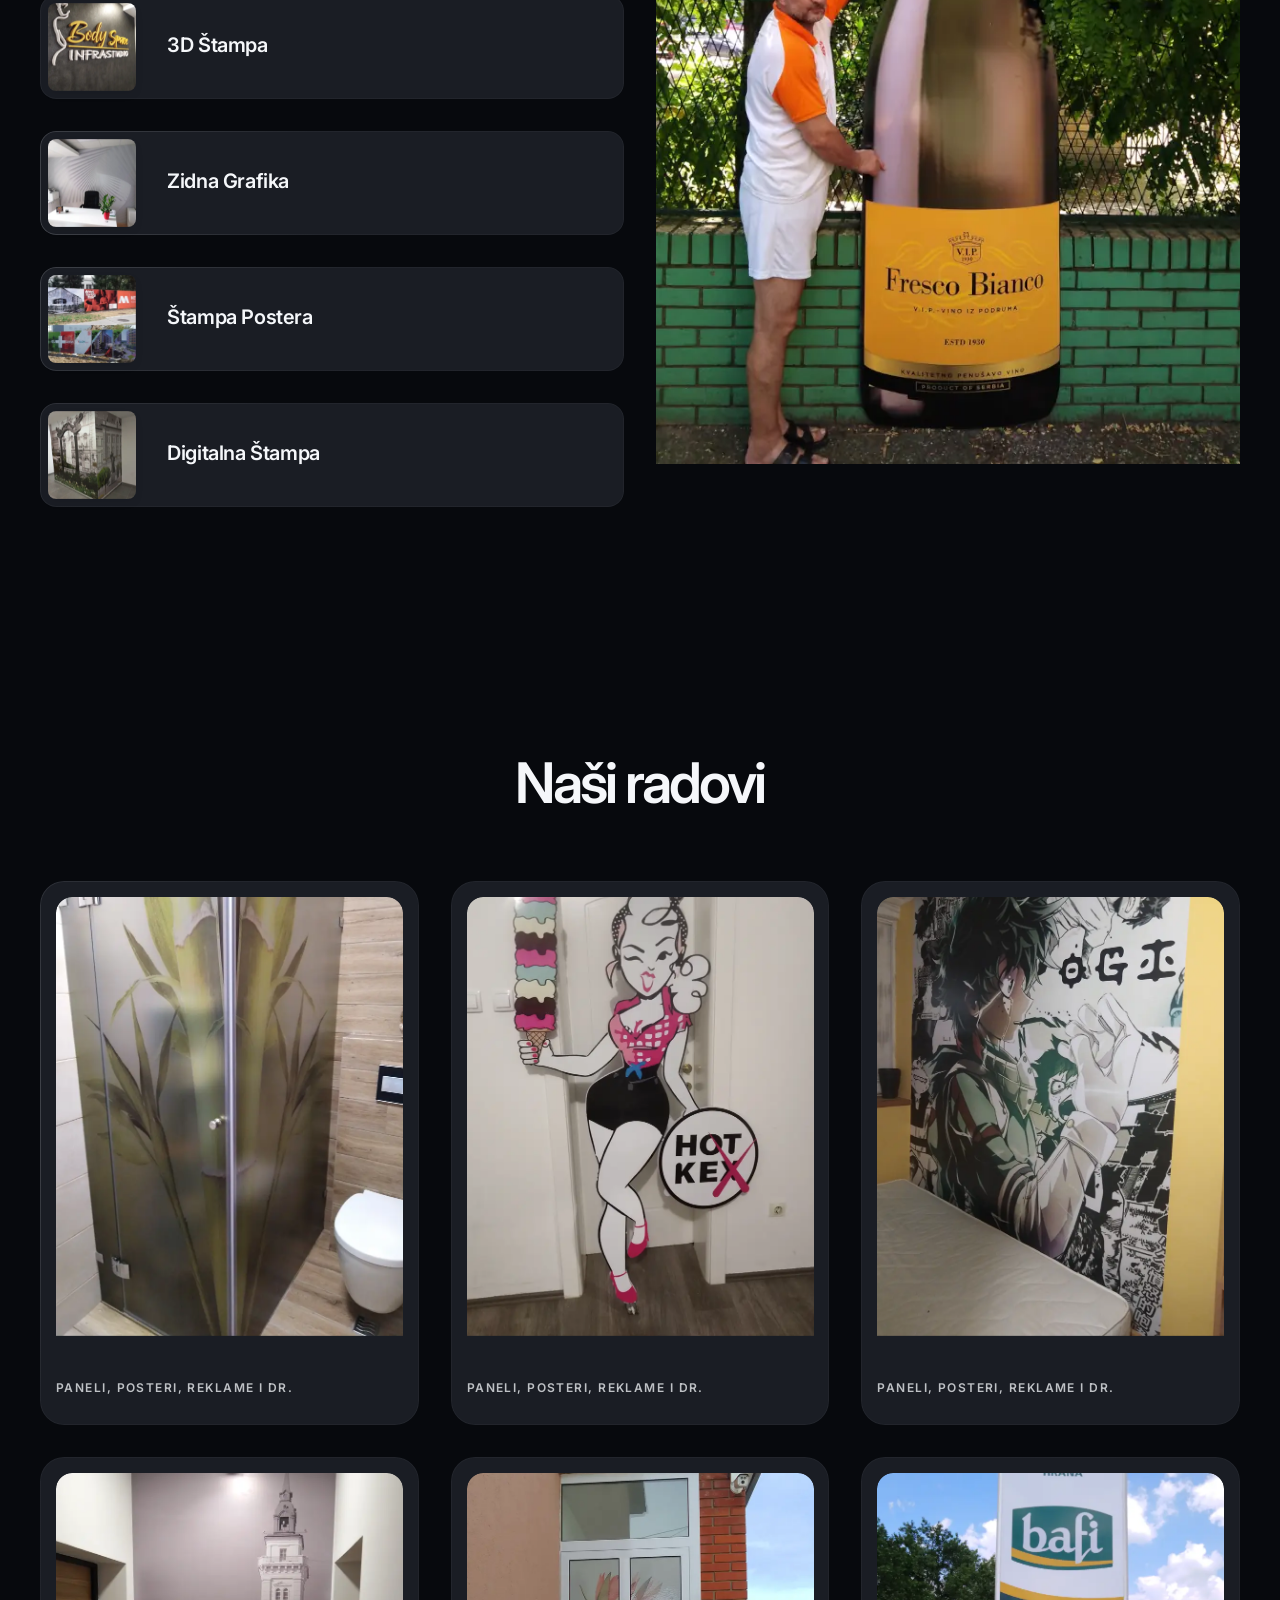
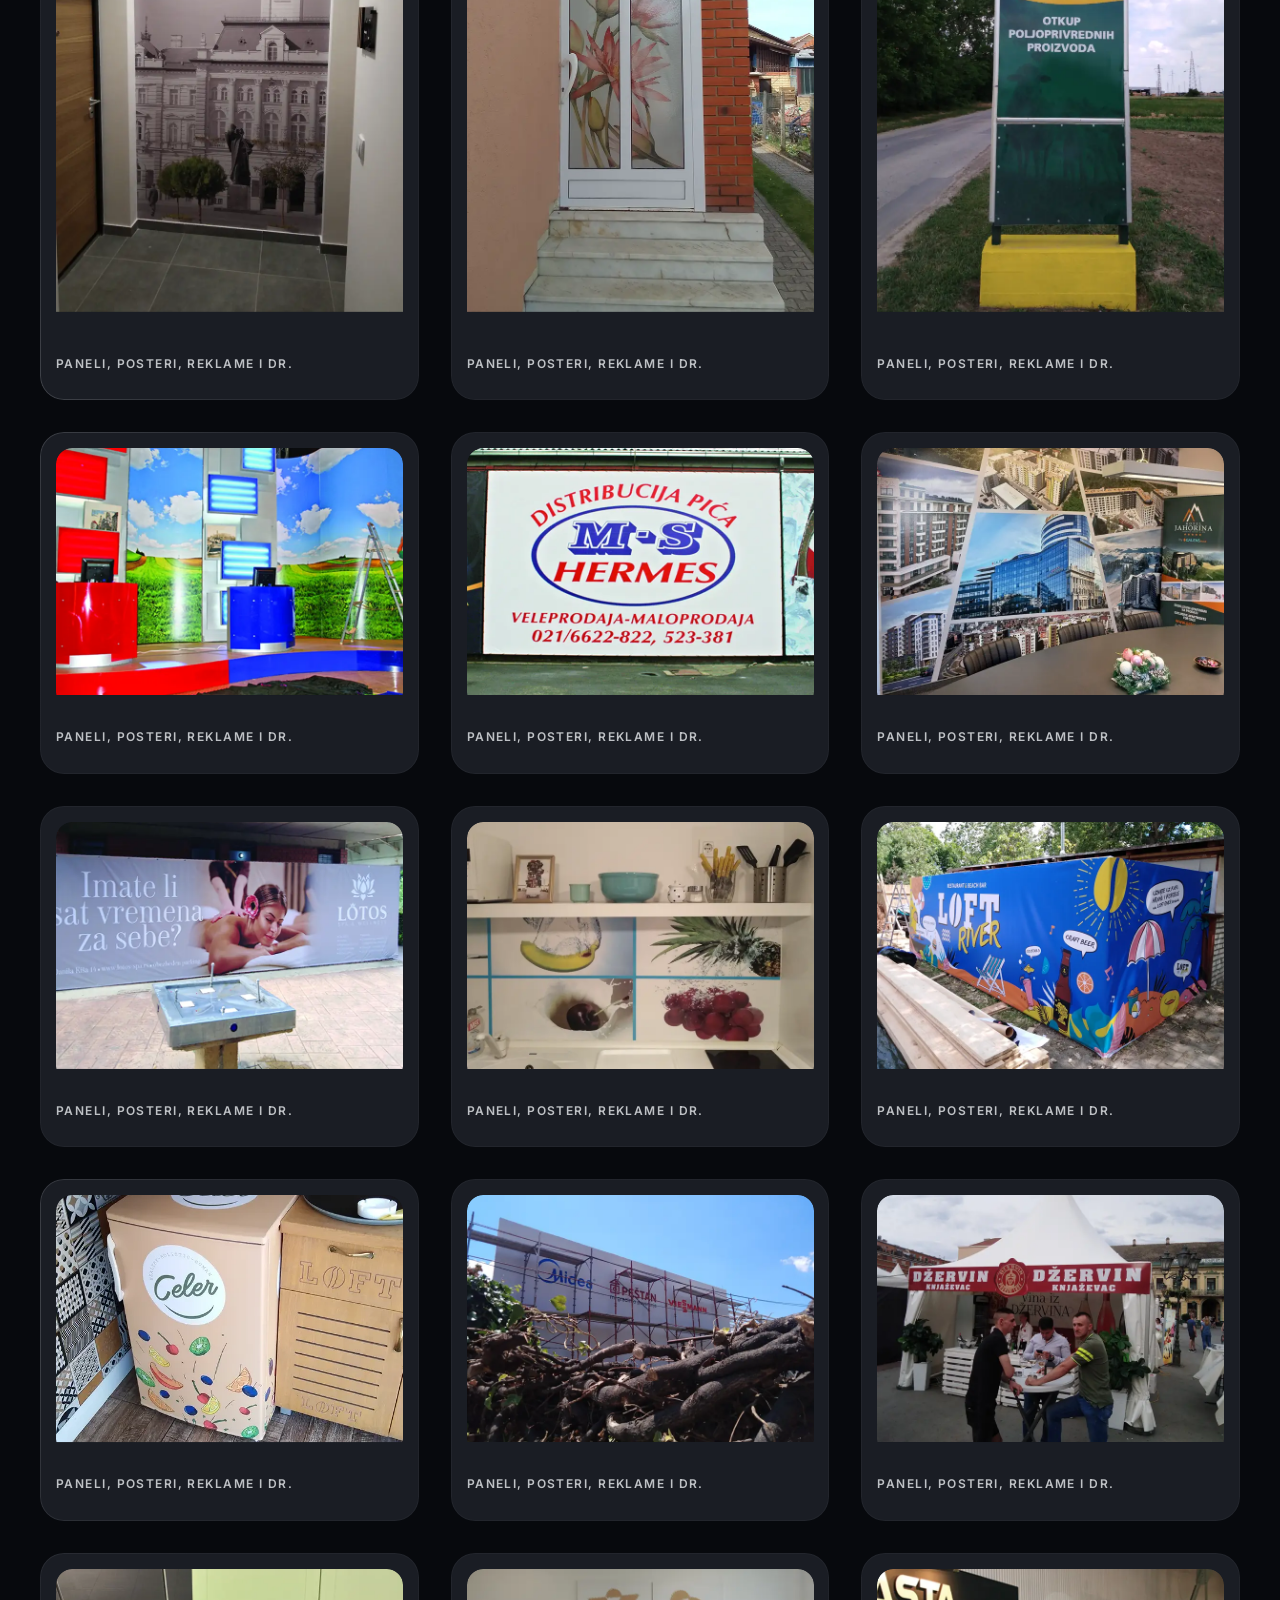
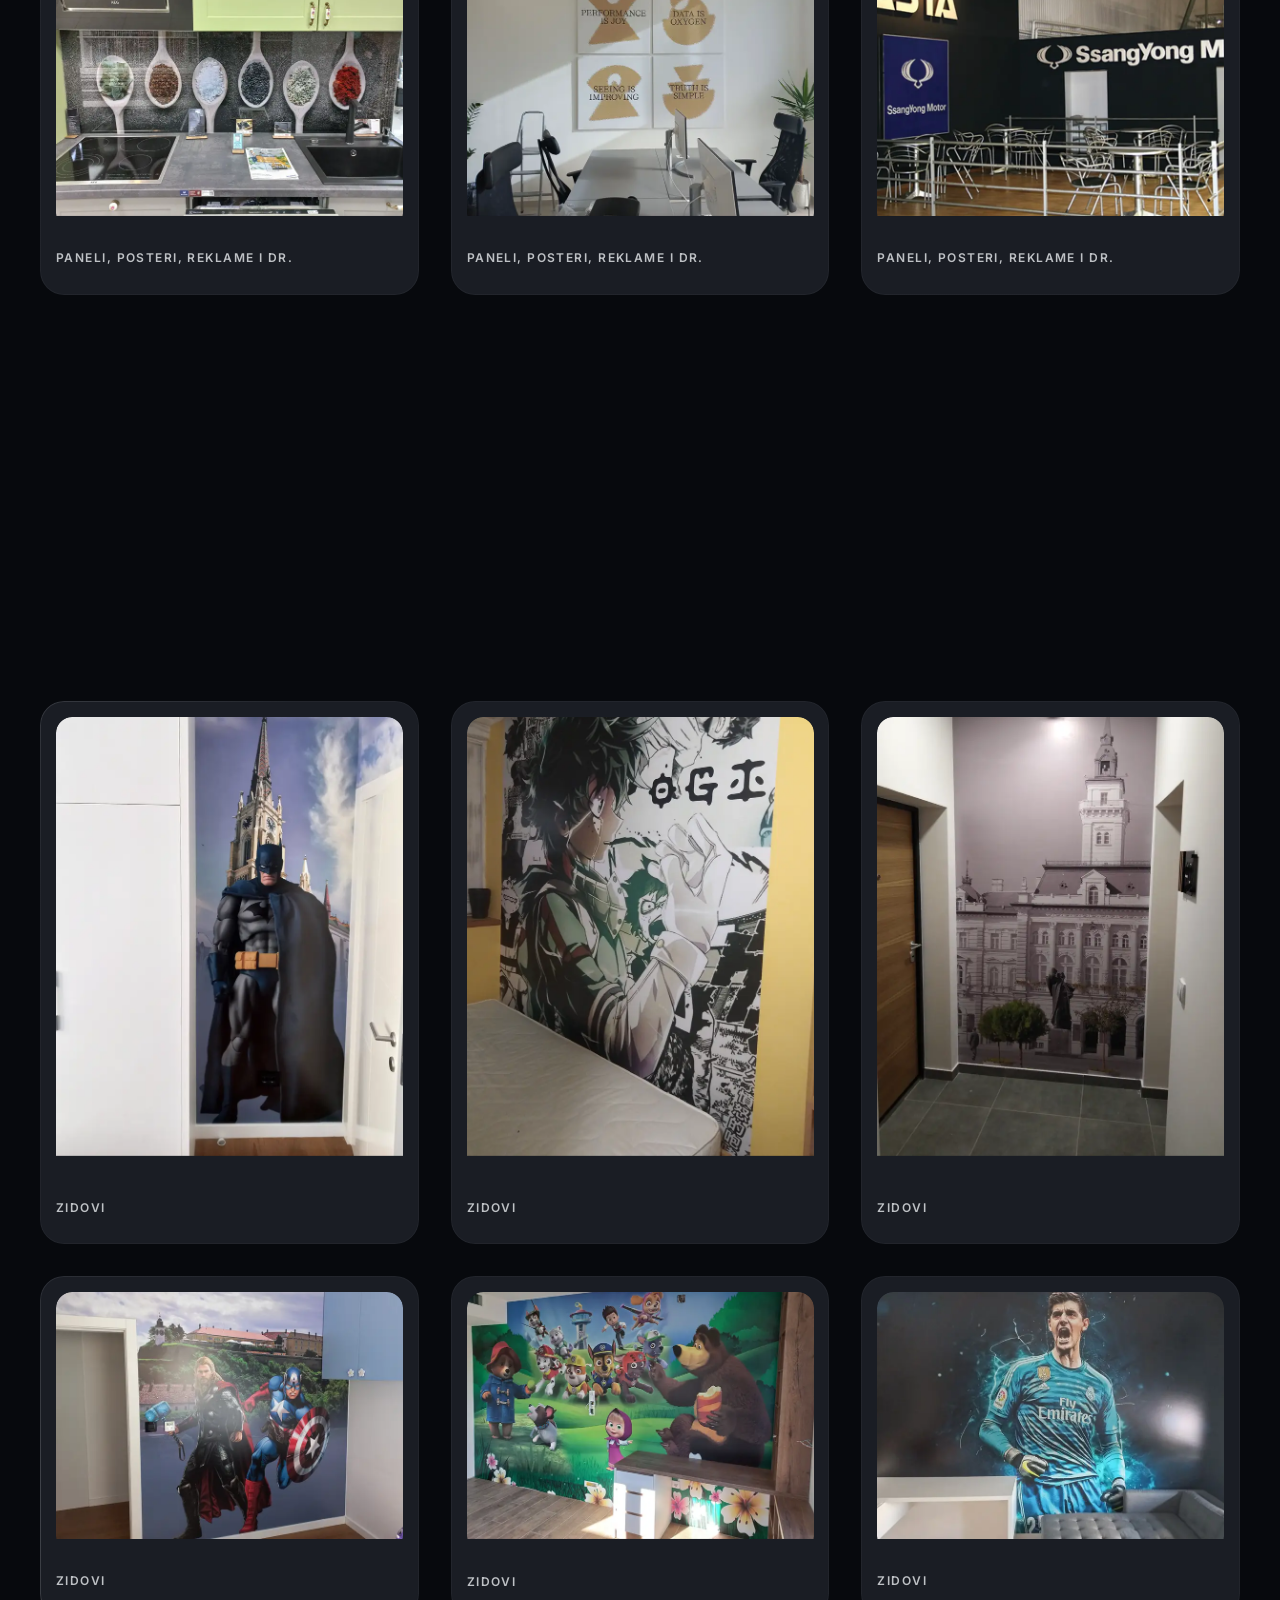
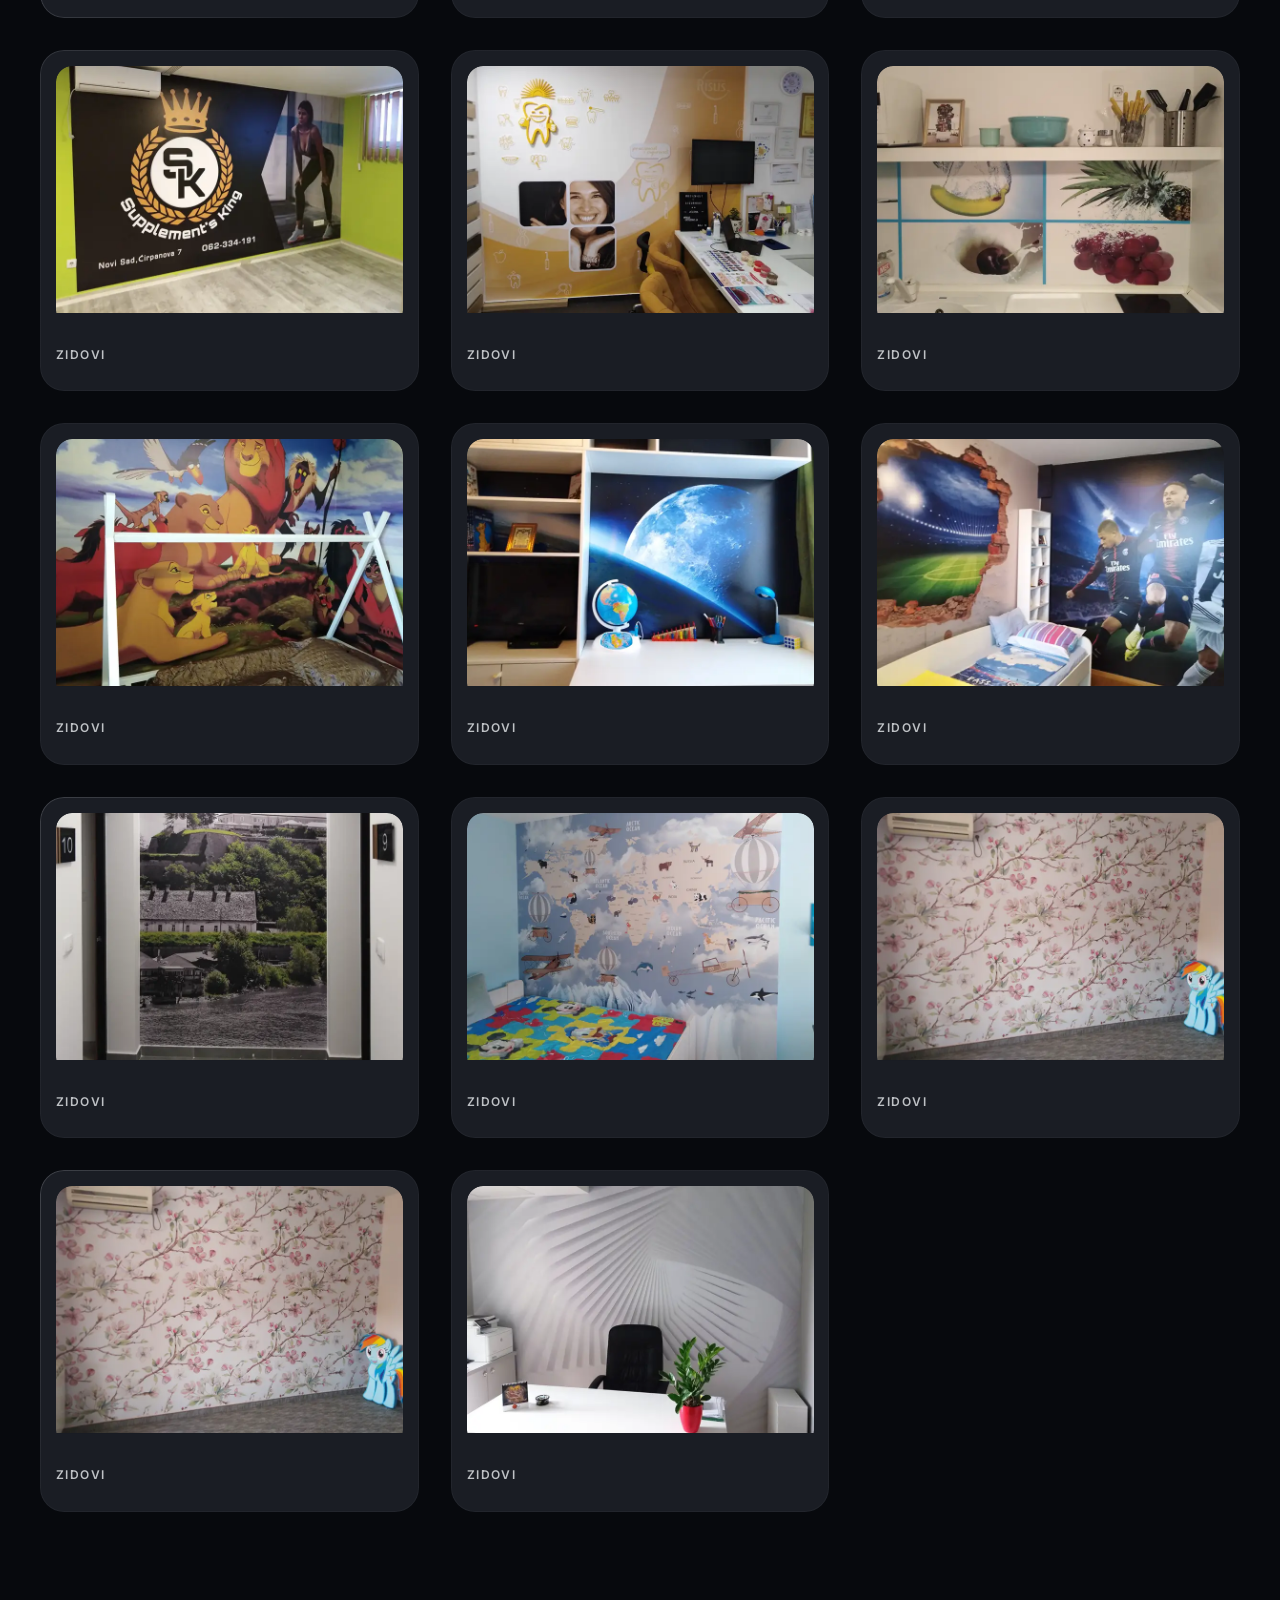
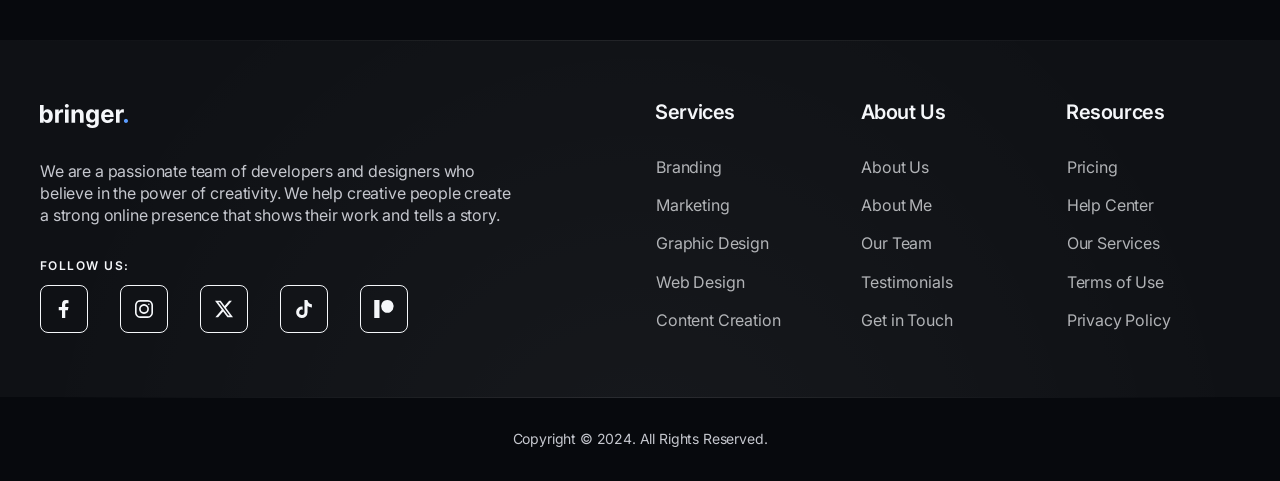
==== commit 4079a9f5: "Updated gallery" ====
--- a/home06.html
+++ b/home06.html
@@ -240,7 +240,7 @@
                 </div>
                 <div class="bringer-portfolio-short-title">
                   <!-- <span class="bringer-meta">Marketing</span> -->
-                  <h6>3D Štampa, 3D Slova</h6>
+                  <h6>3D Štampa</h6>
                 </div>
                 <!-- <span class="bringer-icon bringer-icon-explore"></span> -->
                 <!-- <a href="portfolio-post03.html"></a> -->
@@ -266,7 +266,7 @@
                 </div>
                 <div class="bringer-portfolio-short-title">
                   <!-- <span class="bringer-meta">Advertising</span> -->
-                  <h6>Štampa Postera, Digitalna Štampa</h6>
+                  <h6>Štampa Postera</h6>
                 </div>
                 <!-- <span class="bringer-icon bringer-icon-explore"></span>
                 <a href="portfolio-post04.html"></a> -->
@@ -275,11 +275,11 @@
               <!-- Portfolio List Item -->
               <div class="bringer-block bringer-portfolio-short-item" data-appear="fade-right" data-delay="300">
                 <div class="bringer-portfolio-thmb">
-                  <img class="bringer-lazy" src="img/null.png" data-src="img/home/services/sito-stampa.webp" alt="" width="1200" height="1200">
+                  <img class="bringer-lazy" src="img/null.png" data-src="img/home/services/digitalna-stampa.webp" alt="" width="1200" height="1200">
                 </div>
                 <div class="bringer-portfolio-short-title">
                   <!-- <span class="bringer-meta">Advertising</span> -->
-                  <h6>Štampa Majica, Sito Štampa</h6>
+                  <h6>Digitalna Štampa</h6>
                 </div>
                 <!-- <span class="bringer-icon bringer-icon-explore"></span> -->
                 <!-- <a href="portfolio-post04.html"></a> -->
@@ -304,8 +304,8 @@
         </div>
       </section>
 
+      <!-- Portfolio Grid -->
       <section>
-        <!-- Portfolio Grid -->
         <div class="stg-row bringer-section-title">
           <div class="stg-col-8 stg-offset-2">
             <div class="align-center">
@@ -316,124 +316,429 @@
         </div>
         <div class="bringer-grid-3cols bringer-tp-grid-2cols bringer-tp-centered-last-item stg-normal-gap bringer-parallax-media" data-stagger-appear="fade-up" data-threshold="0.5" data-stagger-delay="150" data-stagger-unload="fade-up">
 
-          <!-- Portfolio Card Item 01 -->
-          <div class="bringer-block bringer-portfolio-card">
-            <div class="bringer-portfolio-card-image">
-              <img class="bringer-lazy" src="img/null.png" data-src="img/portfolio/portfolio01.jpg" alt="" width="1200" height="1200">
-            </div>
-            <div class="bringer-portfolio-card-footer">
-              <div class="bringer-portfolio-card-title">
-                <span class="bringer-meta">Branding</span>
-              </div>
-
-            </div>
-          </div><!-- .bringer-portfolio-card -->
-
-          <!-- Portfolio Card Item 02 -->
-          <div class="bringer-block bringer-portfolio-card">
-            <div class="bringer-portfolio-card-image">
-              <img class="bringer-lazy" src="img/null.png" data-src="img/portfolio/portfolio02.jpg" alt="" width="1200" height="1200">
-            </div>
-            <div class="bringer-portfolio-card-footer">
-              <div class="bringer-portfolio-card-title">
-                <span class="bringer-meta">Advertising</span>
-              </div>
-
-            </div>
-          </div><!-- .bringer-portfolio-card -->
-
-          <!-- Portfolio Card Item 03 -->
-          <div class="bringer-block bringer-portfolio-card">
-            <div class="bringer-portfolio-card-image">
-              <img class="bringer-lazy" src="img/null.png" data-src="img/portfolio/portfolio03.jpg" alt="" width="1200" height="1200">
-            </div>
-            <div class="bringer-portfolio-card-footer">
-              <div class="bringer-portfolio-card-title">
-                <span class="bringer-meta">Marketing</span>
-              </div>
-
-            </div>
-          </div><!-- .bringer-portfolio-card -->
-
-          <!-- Portfolio Card Item 04 -->
-          <div class="bringer-block bringer-portfolio-card">
-            <div class="bringer-portfolio-card-image">
-              <img class="bringer-lazy" src="img/null.png" data-src="img/portfolio/portfolio04.jpg" alt="" width="1200" height="1200">
-            </div>
-            <div class="bringer-portfolio-card-footer">
-              <div class="bringer-portfolio-card-title">
-                <span class="bringer-meta">Advertising</span>
-              </div>
-
-            </div>
-          </div><!-- .bringer-portfolio-card -->
-
-          <!-- Portfolio Card Item 05 -->
-          <div class="bringer-block bringer-portfolio-card">
-            <div class="bringer-portfolio-card-image">
-              <img class="bringer-lazy" src="img/null.png" data-src="img/portfolio/portfolio05.jpg" alt="" width="1200" height="1200">
-            </div>
-            <div class="bringer-portfolio-card-footer">
-              <div class="bringer-portfolio-card-title">
-                <span class="bringer-meta">Marketing</span>
-              </div>
-
-            </div>
-          </div><!-- .bringer-portfolio-card -->
-
-          <!-- Portfolio Card Item 06 -->
-          <div class="bringer-block bringer-portfolio-card">
-            <div class="bringer-portfolio-card-image">
-              <img class="bringer-lazy" src="img/null.png" data-src="img/portfolio/portfolio06.jpg" alt="" width="1200" height="1200">
-            </div>
-            <div class="bringer-portfolio-card-footer">
-              <div class="bringer-portfolio-card-title">
-                <span class="bringer-meta">Branding</span>
-              </div>
-
-            </div>
-          </div><!-- .bringer-portfolio-card -->
-
-          <!-- Portfolio Card Item 07 -->
-          <div class="bringer-block bringer-portfolio-card">
-            <div class="bringer-portfolio-card-image">
-              <img class="bringer-lazy" src="img/null.png" data-src="img/portfolio/portfolio07.jpg" alt="" width="1200" height="1200">
-            </div>
-            <div class="bringer-portfolio-card-footer">
-              <div class="bringer-portfolio-card-title">
-                <span class="bringer-meta">Branding</span>
-              </div>
-
-            </div>
-          </div><!-- .bringer-portfolio-card -->
-
-          <!-- Portfolio Card Item 08 -->
-          <div class="bringer-block bringer-portfolio-card">
-            <div class="bringer-portfolio-card-image">
-              <img class="bringer-lazy" src="img/null.png" data-src="img/portfolio/portfolio08.jpg" alt="" width="1200" height="1200">
-            </div>
-            <div class="bringer-portfolio-card-footer">
-              <div class="bringer-portfolio-card-title">
-                <span class="bringer-meta">Advertising</span>
-              </div>
-
-            </div>
-          </div><!-- .bringer-portfolio-card -->
-
-          <!-- Portfolio Card Item 09 -->
-          <div class="bringer-block bringer-portfolio-card">
-            <div class="bringer-portfolio-card-image">
-              <img class="bringer-lazy" src="img/null.png" data-src="img/portfolio/portfolio09.jpg" alt="" width="1200" height="1200">
-            </div>
-            <div class="bringer-portfolio-card-footer">
-              <div class="bringer-portfolio-card-title">
-                <span class="bringer-meta">Marketing</span>
-              </div>
-
-            </div>
-          </div><!-- .bringer-portfolio-card -->
-
-        </div><!-- .bringer-grid -->
+          <div class="bringer-block bringer-portfolio-card">
+            <div class="bringer-portfolio-card-image">
+              <img class="bringer-lazy" src="img/null.png" data-src="img/portfolio/ostalo/panel-poster-reklame-v-1.webp" alt="" width="1200" height="1200">
+            </div>
+            <div class="bringer-portfolio-card-footer">
+              <div class="bringer-portfolio-card-title">
+                <span class="bringer-meta">Paneli, Posteri, Reklame i dr.</span>
+              </div>
+            </div>
+          </div>
+
+          <div class="bringer-block bringer-portfolio-card">
+            <div class="bringer-portfolio-card-image">
+              <img class="bringer-lazy" src="img/null.png" data-src="img/portfolio/ostalo/panel-poster-reklame-v-2.webp" alt="" width="1200" height="1200">
+            </div>
+            <div class="bringer-portfolio-card-footer">
+              <div class="bringer-portfolio-card-title">
+                <span class="bringer-meta">Paneli, Posteri, Reklame i dr.</span>
+              </div>
+            </div>
+          </div>
+
+          <div class="bringer-block bringer-portfolio-card">
+            <div class="bringer-portfolio-card-image">
+              <img class="bringer-lazy" src="img/null.png" data-src="img/portfolio/ostalo/panel-poster-reklame-v-3.webp" alt="" width="1200" height="1200">
+            </div>
+            <div class="bringer-portfolio-card-footer">
+              <div class="bringer-portfolio-card-title">
+                <span class="bringer-meta">Paneli, Posteri, Reklame i dr.</span>
+              </div>
+            </div>
+          </div>
+
+          <div class="bringer-block bringer-portfolio-card">
+            <div class="bringer-portfolio-card-image">
+              <img class="bringer-lazy" src="img/null.png" data-src="img/portfolio/ostalo/panel-poster-reklame-v-4.webp" alt="" width="1200" height="1200">
+            </div>
+            <div class="bringer-portfolio-card-footer">
+              <div class="bringer-portfolio-card-title">
+                <span class="bringer-meta">Paneli, Posteri, Reklame i dr.</span>
+              </div>
+            </div>
+          </div>
+
+          <div class="bringer-block bringer-portfolio-card">
+            <div class="bringer-portfolio-card-image">
+              <img class="bringer-lazy" src="img/null.png" data-src="img/portfolio/ostalo/panel-poster-reklame-v-5.webp" alt="" width="1200" height="1200">
+            </div>
+            <div class="bringer-portfolio-card-footer">
+              <div class="bringer-portfolio-card-title">
+                <span class="bringer-meta">Paneli, Posteri, Reklame i dr.</span>
+              </div>
+            </div>
+          </div>
+
+          <div class="bringer-block bringer-portfolio-card">
+            <div class="bringer-portfolio-card-image">
+              <img class="bringer-lazy" src="img/null.png" data-src="img/portfolio/ostalo/panel-poster-reklame-v-6.webp" alt="" width="1200" height="1200">
+            </div>
+            <div class="bringer-portfolio-card-footer">
+              <div class="bringer-portfolio-card-title">
+                <span class="bringer-meta">Paneli, Posteri, Reklame i dr.</span>
+              </div>
+            </div>
+          </div>
+
+          <div class="bringer-block bringer-portfolio-card">
+            <div class="bringer-portfolio-card-image">
+              <img class="bringer-lazy" src="img/null.png" data-src="img/portfolio/ostalo/panel-poster-reklame-h-1.webp" alt="" width="1200" height="1200">
+            </div>
+            <div class="bringer-portfolio-card-footer">
+              <div class="bringer-portfolio-card-title">
+                <span class="bringer-meta">Paneli, Posteri, Reklame i dr.</span>
+              </div>
+            </div>
+          </div>
+
+          <div class="bringer-block bringer-portfolio-card">
+            <div class="bringer-portfolio-card-image">
+              <img class="bringer-lazy" src="img/null.png" data-src="img/portfolio/ostalo/panel-poster-reklame-h-2.webp" alt="" width="1200" height="1200">
+            </div>
+            <div class="bringer-portfolio-card-footer">
+              <div class="bringer-portfolio-card-title">
+                <span class="bringer-meta">Paneli, Posteri, Reklame i dr.</span>
+              </div>
+            </div>
+          </div>
+
+          <div class="bringer-block bringer-portfolio-card">
+            <div class="bringer-portfolio-card-image">
+              <img class="bringer-lazy" src="img/null.png" data-src="img/portfolio/ostalo/panel-poster-reklame-h-3.webp" alt="" width="1200" height="1200">
+            </div>
+            <div class="bringer-portfolio-card-footer">
+              <div class="bringer-portfolio-card-title">
+                <span class="bringer-meta">Paneli, Posteri, Reklame i dr.</span>
+              </div>
+            </div>
+          </div>
+
+          <div class="bringer-block bringer-portfolio-card">
+            <div class="bringer-portfolio-card-image">
+              <img class="bringer-lazy" src="img/null.png" data-src="img/portfolio/ostalo/panel-poster-reklame-h-4.webp" alt="" width="1200" height="1200">
+            </div>
+            <div class="bringer-portfolio-card-footer">
+              <div class="bringer-portfolio-card-title">
+                <span class="bringer-meta">Paneli, Posteri, Reklame i dr.</span>
+              </div>
+            </div>
+          </div>
+
+          <div class="bringer-block bringer-portfolio-card">
+            <div class="bringer-portfolio-card-image">
+              <img class="bringer-lazy" src="img/null.png" data-src="img/portfolio/ostalo/panel-poster-reklame-h-5.webp" alt="" width="1200" height="1200">
+            </div>
+            <div class="bringer-portfolio-card-footer">
+              <div class="bringer-portfolio-card-title">
+                <span class="bringer-meta">Paneli, Posteri, Reklame i dr.</span>
+              </div>
+            </div>
+          </div>
+
+          <div class="bringer-block bringer-portfolio-card">
+            <div class="bringer-portfolio-card-image">
+              <img class="bringer-lazy" src="img/null.png" data-src="img/portfolio/ostalo/panel-poster-reklame-h-6.webp" alt="" width="1200" height="1200">
+            </div>
+            <div class="bringer-portfolio-card-footer">
+              <div class="bringer-portfolio-card-title">
+                <span class="bringer-meta">Paneli, Posteri, Reklame i dr.</span>
+              </div>
+            </div>
+          </div>
+
+          <div class="bringer-block bringer-portfolio-card">
+            <div class="bringer-portfolio-card-image">
+              <img class="bringer-lazy" src="img/null.png" data-src="img/portfolio/ostalo/panel-poster-reklame-h-7.webp" alt="" width="1200" height="1200">
+            </div>
+            <div class="bringer-portfolio-card-footer">
+              <div class="bringer-portfolio-card-title">
+                <span class="bringer-meta">Paneli, Posteri, Reklame i dr.</span>
+              </div>
+            </div>
+          </div>
+
+          <div class="bringer-block bringer-portfolio-card">
+            <div class="bringer-portfolio-card-image">
+              <img class="bringer-lazy" src="img/null.png" data-src="img/portfolio/ostalo/panel-poster-reklame-h-8.webp" alt="" width="1200" height="1200">
+            </div>
+            <div class="bringer-portfolio-card-footer">
+              <div class="bringer-portfolio-card-title">
+                <span class="bringer-meta">Paneli, Posteri, Reklame i dr.</span>
+              </div>
+            </div>
+          </div>
+
+          <div class="bringer-block bringer-portfolio-card">
+            <div class="bringer-portfolio-card-image">
+              <img class="bringer-lazy" src="img/null.png" data-src="img/portfolio/ostalo/panel-poster-reklame-h-9.webp" alt="" width="1200" height="1200">
+            </div>
+            <div class="bringer-portfolio-card-footer">
+              <div class="bringer-portfolio-card-title">
+                <span class="bringer-meta">Paneli, Posteri, Reklame i dr.</span>
+              </div>
+            </div>
+          </div>
+
+          <div class="bringer-block bringer-portfolio-card">
+            <div class="bringer-portfolio-card-image">
+              <img class="bringer-lazy" src="img/null.png" data-src="img/portfolio/ostalo/panel-poster-reklame-h-10.webp" alt="" width="1200" height="1200">
+            </div>
+            <div class="bringer-portfolio-card-footer">
+              <div class="bringer-portfolio-card-title">
+                <span class="bringer-meta">Paneli, Posteri, Reklame i dr.</span>
+              </div>
+            </div>
+          </div>
+
+          <div class="bringer-block bringer-portfolio-card">
+            <div class="bringer-portfolio-card-image">
+              <img class="bringer-lazy" src="img/null.png" data-src="img/portfolio/ostalo/panel-poster-reklame-h-11.webp" alt="" width="1200" height="1200">
+            </div>
+            <div class="bringer-portfolio-card-footer">
+              <div class="bringer-portfolio-card-title">
+                <span class="bringer-meta">Paneli, Posteri, Reklame i dr.</span>
+              </div>
+            </div>
+          </div>
+
+          <div class="bringer-block bringer-portfolio-card">
+            <div class="bringer-portfolio-card-image">
+              <img class="bringer-lazy" src="img/null.png" data-src="img/portfolio/ostalo/panel-poster-reklame-h-12.webp" alt="" width="1200" height="1200">
+            </div>
+            <div class="bringer-portfolio-card-footer">
+              <div class="bringer-portfolio-card-title">
+                <span class="bringer-meta">Paneli, Posteri, Reklame i dr.</span>
+              </div>
+            </div>
+          </div>
+
+          <div class="bringer-block bringer-portfolio-card">
+            <div class="bringer-portfolio-card-image">
+              <img class="bringer-lazy" src="img/null.png" data-src="img/portfolio/ostalo/panel-poster-reklame-h-13.webp" alt="" width="1200" height="1200">
+            </div>
+            <div class="bringer-portfolio-card-footer">
+              <div class="bringer-portfolio-card-title">
+                <span class="bringer-meta">Paneli, Posteri, Reklame i dr.</span>
+              </div>
+            </div>
+          </div>
+
+          <div class="bringer-block bringer-portfolio-card">
+            <div class="bringer-portfolio-card-image">
+              <img class="bringer-lazy" src="img/null.png" data-src="img/portfolio/ostalo/panel-poster-reklame-h-14.webp" alt="" width="1200" height="1200">
+            </div>
+            <div class="bringer-portfolio-card-footer">
+              <div class="bringer-portfolio-card-title">
+                <span class="bringer-meta">Paneli, Posteri, Reklame i dr.</span>
+              </div>
+            </div>
+          </div>
+
+          <div class="bringer-block bringer-portfolio-card">
+            <div class="bringer-portfolio-card-image">
+              <img class="bringer-lazy" src="img/null.png" data-src="img/portfolio/ostalo/panel-poster-reklame-h-15.webp" alt="" width="1200" height="1200">
+            </div>
+            <div class="bringer-portfolio-card-footer">
+              <div class="bringer-portfolio-card-title">
+                <span class="bringer-meta">Paneli, Posteri, Reklame i dr.</span>
+              </div>
+            </div>
+          </div>
+
+          <div class="bringer-block bringer-portfolio-card">
+            <div class="bringer-portfolio-card-image">
+              <img class="bringer-lazy" src="img/null.png" data-src="img/portfolio/zid/zid-v-1.webp" alt="" width="1200" height="1200">
+            </div>
+            <div class="bringer-portfolio-card-footer">
+              <div class="bringer-portfolio-card-title">
+                <span class="bringer-meta">Zidovi</span>
+              </div>
+            </div>
+          </div>
+
+          <div class="bringer-block bringer-portfolio-card">
+            <div class="bringer-portfolio-card-image">
+              <img class="bringer-lazy" src="img/null.png" data-src="img/portfolio/zid/zid-v-2.webp" alt="" width="1200" height="1200">
+            </div>
+            <div class="bringer-portfolio-card-footer">
+              <div class="bringer-portfolio-card-title">
+                <span class="bringer-meta">Zidovi</span>
+              </div>
+            </div>
+          </div>
+
+          <div class="bringer-block bringer-portfolio-card">
+            <div class="bringer-portfolio-card-image">
+              <img class="bringer-lazy" src="img/null.png" data-src="img/portfolio/zid/zid-v-3.webp" alt="" width="1200" height="1200">
+            </div>
+            <div class="bringer-portfolio-card-footer">
+              <div class="bringer-portfolio-card-title">
+                <span class="bringer-meta">Zidovi</span>
+              </div>
+            </div>
+          </div>
+
+          <div class="bringer-block bringer-portfolio-card">
+            <div class="bringer-portfolio-card-image">
+              <img class="bringer-lazy" src="img/null.png" data-src="img/portfolio/zid/zid-h-1.webp" alt="" width="1200" height="1200">
+            </div>
+            <div class="bringer-portfolio-card-footer">
+              <div class="bringer-portfolio-card-title">
+                <span class="bringer-meta">Zidovi</span>
+              </div>
+            </div>
+          </div>
+
+          <div class="bringer-block bringer-portfolio-card">
+            <div class="bringer-portfolio-card-image">
+              <img class="bringer-lazy" src="img/null.png" data-src="img/portfolio/zid/zid-h-2.webp" alt="" width="1200" height="1200">
+            </div>
+            <div class="bringer-portfolio-card-footer">
+              <div class="bringer-portfolio-card-title">
+                <span class="bringer-meta">Zidovi</span>
+              </div>
+            </div>
+          </div>
+
+          <div class="bringer-block bringer-portfolio-card">
+            <div class="bringer-portfolio-card-image">
+              <img class="bringer-lazy" src="img/null.png" data-src="img/portfolio/zid/zid-h-3.webp" alt="" width="1200" height="1200">
+            </div>
+            <div class="bringer-portfolio-card-footer">
+              <div class="bringer-portfolio-card-title">
+                <span class="bringer-meta">Zidovi</span>
+              </div>
+            </div>
+          </div>
+
+          <div class="bringer-block bringer-portfolio-card">
+            <div class="bringer-portfolio-card-image">
+              <img class="bringer-lazy" src="img/null.png" data-src="img/portfolio/zid/zid-h-4.webp" alt="" width="1200" height="1200">
+            </div>
+            <div class="bringer-portfolio-card-footer">
+              <div class="bringer-portfolio-card-title">
+                <span class="bringer-meta">Zidovi</span>
+              </div>
+            </div>
+          </div>
+
+          <div class="bringer-block bringer-portfolio-card">
+            <div class="bringer-portfolio-card-image">
+              <img class="bringer-lazy" src="img/null.png" data-src="img/portfolio/zid/zid-h-5.webp" alt="" width="1200" height="1200">
+            </div>
+            <div class="bringer-portfolio-card-footer">
+              <div class="bringer-portfolio-card-title">
+                <span class="bringer-meta">Zidovi</span>
+              </div>
+            </div>
+          </div>
+
+          <div class="bringer-block bringer-portfolio-card">
+            <div class="bringer-portfolio-card-image">
+              <img class="bringer-lazy" src="img/null.png" data-src="img/portfolio/zid/zid-h-6.webp" alt="" width="1200" height="1200">
+            </div>
+            <div class="bringer-portfolio-card-footer">
+              <div class="bringer-portfolio-card-title">
+                <span class="bringer-meta">Zidovi</span>
+              </div>
+            </div>
+          </div>
+
+          <div class="bringer-block bringer-portfolio-card">
+            <div class="bringer-portfolio-card-image">
+              <img class="bringer-lazy" src="img/null.png" data-src="img/portfolio/zid/zid-h-7.webp" alt="" width="1200" height="1200">
+            </div>
+            <div class="bringer-portfolio-card-footer">
+              <div class="bringer-portfolio-card-title">
+                <span class="bringer-meta">Zidovi</span>
+              </div>
+            </div>
+          </div>
+
+          <div class="bringer-block bringer-portfolio-card">
+            <div class="bringer-portfolio-card-image">
+              <img class="bringer-lazy" src="img/null.png" data-src="img/portfolio/zid/zid-h-8.webp" alt="" width="1200" height="1200">
+            </div>
+            <div class="bringer-portfolio-card-footer">
+              <div class="bringer-portfolio-card-title">
+                <span class="bringer-meta">Zidovi</span>
+              </div>
+            </div>
+          </div>
+
+          <div class="bringer-block bringer-portfolio-card">
+            <div class="bringer-portfolio-card-image">
+              <img class="bringer-lazy" src="img/null.png" data-src="img/portfolio/zid/zid-h-9.webp" alt="" width="1200" height="1200">
+            </div>
+            <div class="bringer-portfolio-card-footer">
+              <div class="bringer-portfolio-card-title">
+                <span class="bringer-meta">Zidovi</span>
+              </div>
+            </div>
+          </div>
+
+          <div class="bringer-block bringer-portfolio-card">
+            <div class="bringer-portfolio-card-image">
+              <img class="bringer-lazy" src="img/null.png" data-src="img/portfolio/zid/zid-h-10.webp" alt="" width="1200" height="1200">
+            </div>
+            <div class="bringer-portfolio-card-footer">
+              <div class="bringer-portfolio-card-title">
+                <span class="bringer-meta">Zidovi</span>
+              </div>
+            </div>
+          </div>
+
+          <div class="bringer-block bringer-portfolio-card">
+            <div class="bringer-portfolio-card-image">
+              <img class="bringer-lazy" src="img/null.png" data-src="img/portfolio/zid/zid-h-11.webp" alt="" width="1200" height="1200">
+            </div>
+            <div class="bringer-portfolio-card-footer">
+              <div class="bringer-portfolio-card-title">
+                <span class="bringer-meta">Zidovi</span>
+              </div>
+            </div>
+          </div>
+
+          <div class="bringer-block bringer-portfolio-card">
+            <div class="bringer-portfolio-card-image">
+              <img class="bringer-lazy" src="img/null.png" data-src="img/portfolio/zid/zid-h-12.webp" alt="" width="1200" height="1200">
+            </div>
+            <div class="bringer-portfolio-card-footer">
+              <div class="bringer-portfolio-card-title">
+                <span class="bringer-meta">Zidovi</span>
+              </div>
+            </div>
+          </div>
+
+          <div class="bringer-block bringer-portfolio-card">
+            <div class="bringer-portfolio-card-image">
+              <img class="bringer-lazy" src="img/null.png" data-src="img/portfolio/zid/zid-h-12.webp" alt="" width="1200" height="1200">
+            </div>
+            <div class="bringer-portfolio-card-footer">
+              <div class="bringer-portfolio-card-title">
+                <span class="bringer-meta">Zidovi</span>
+              </div>
+            </div>
+          </div>
+
+          <div class="bringer-block bringer-portfolio-card">
+            <div class="bringer-portfolio-card-image">
+              <img class="bringer-lazy" src="img/null.png" data-src="img/portfolio/zid/zid-h-13.webp" alt="" width="1200" height="1200">
+            </div>
+            <div class="bringer-portfolio-card-footer">
+              <div class="bringer-portfolio-card-title">
+                <span class="bringer-meta">Zidovi</span>
+              </div>
+            </div>
+          </div>
+
+
+
+
+
+        </div>
       </section>
 
       <!-- Section: CTA Form -->
--- a/css/style.css
+++ b/css/style.css
@@ -2513,7 +2513,7 @@
   transition: transform 0.3s;
   will-change: transform;
   contain: paint;
-  aspect-ratio: 1/1;
+  /* aspect-ratio: 1/1; */
   border-radius: var(--bringer-small-br);
 }
 .bringer-portfolio-card-image .st-lazy-wrapper {
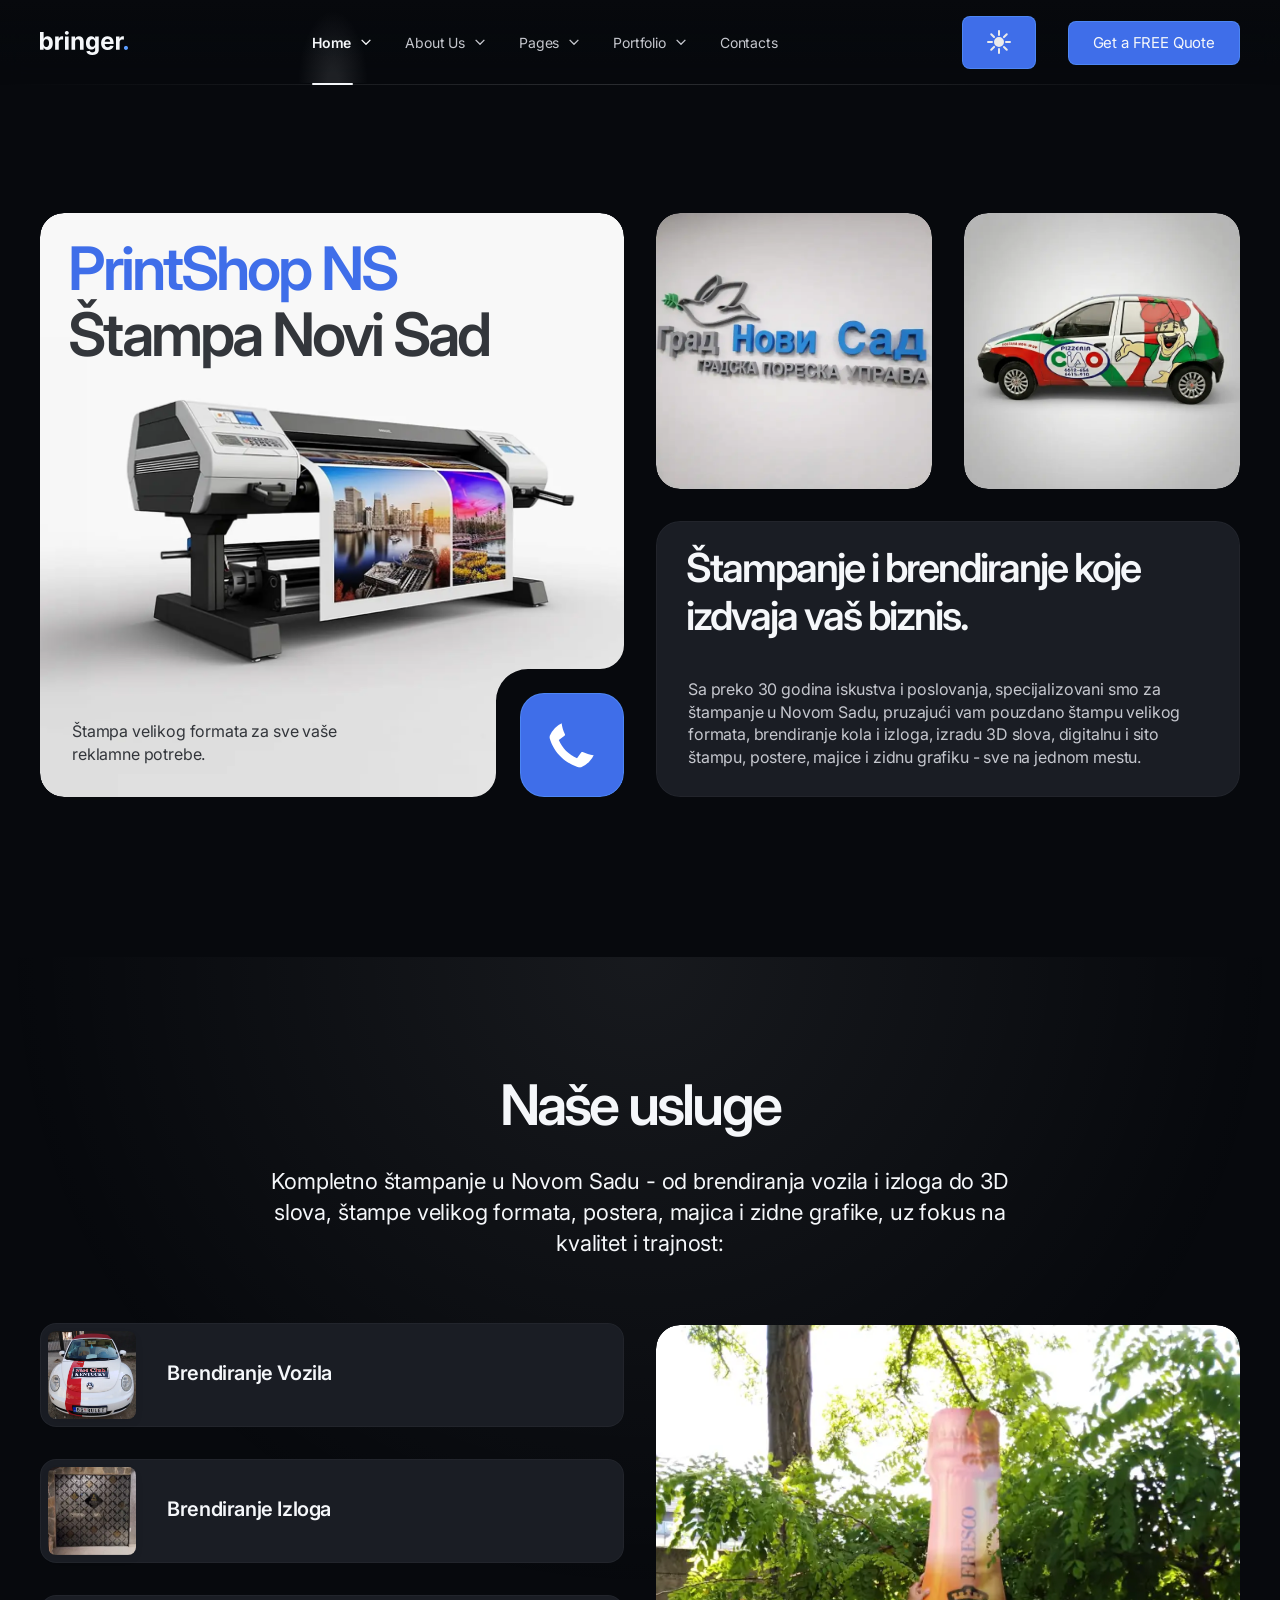
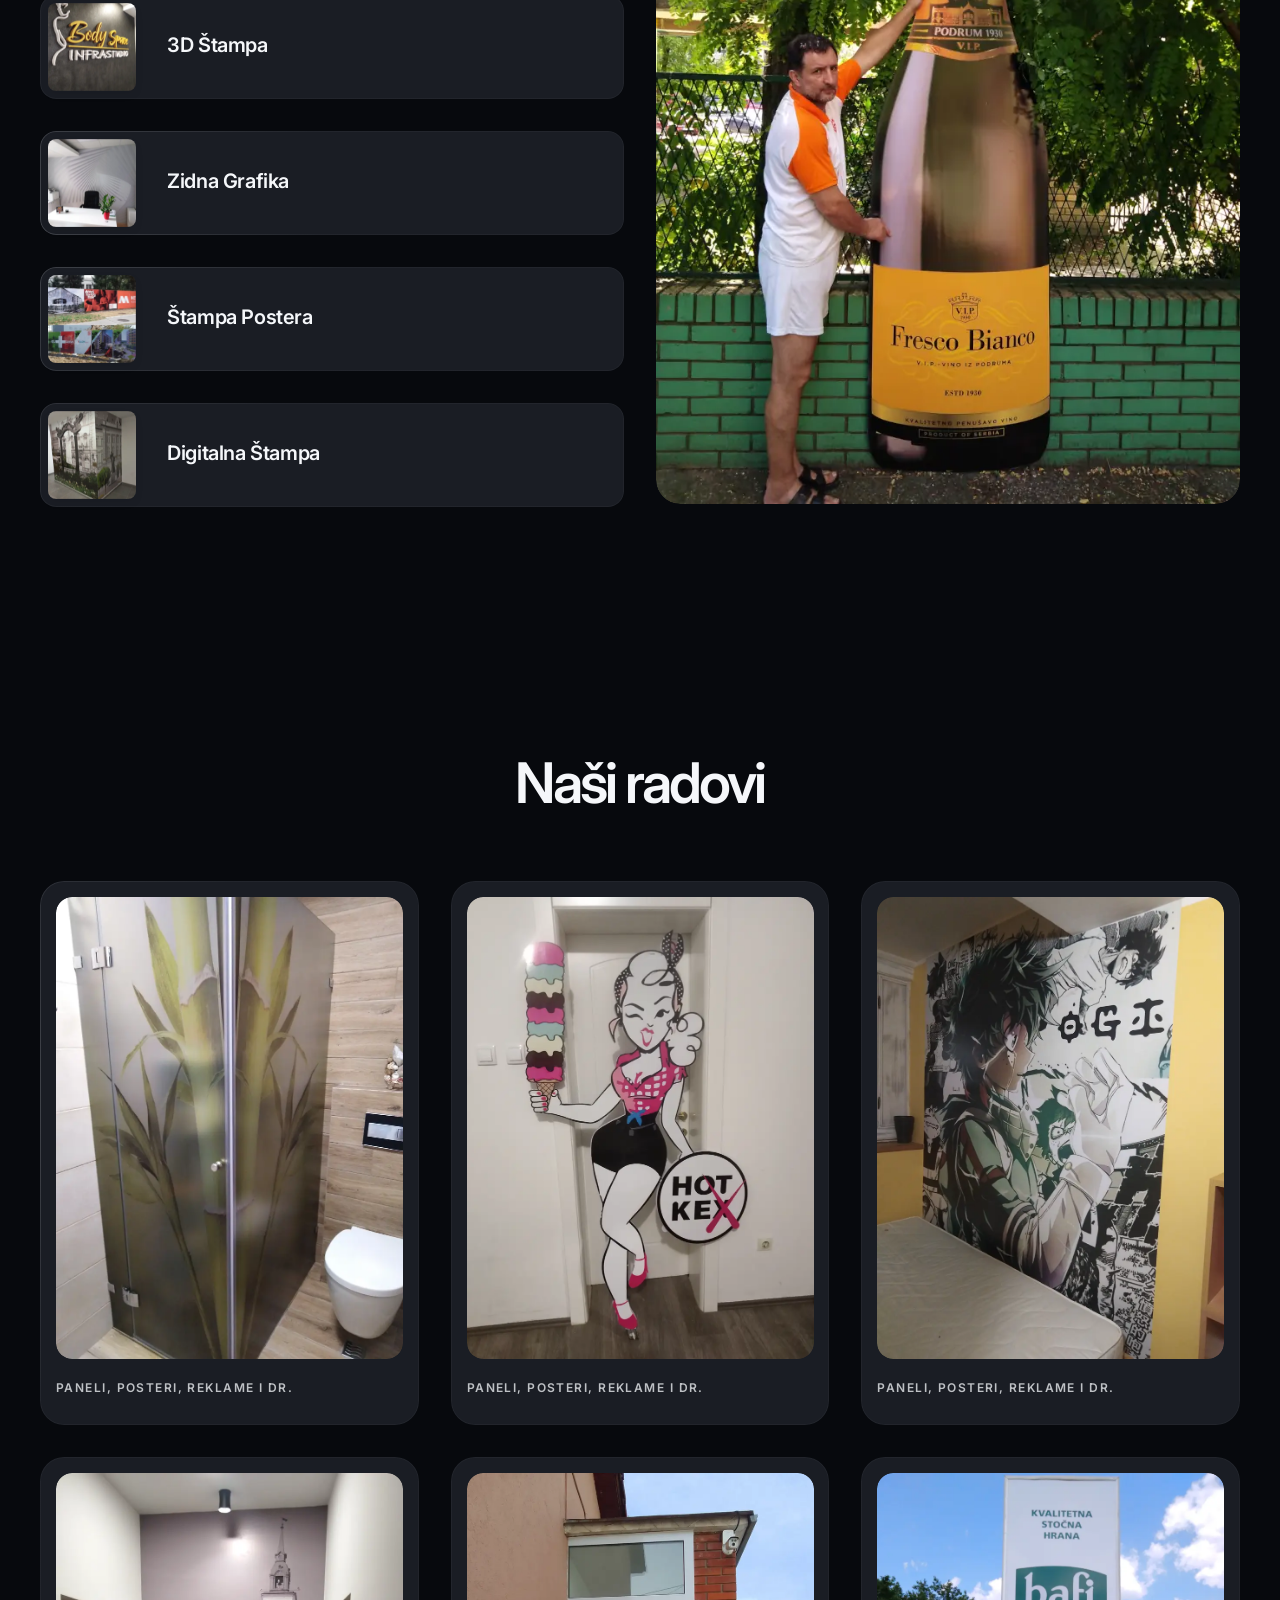
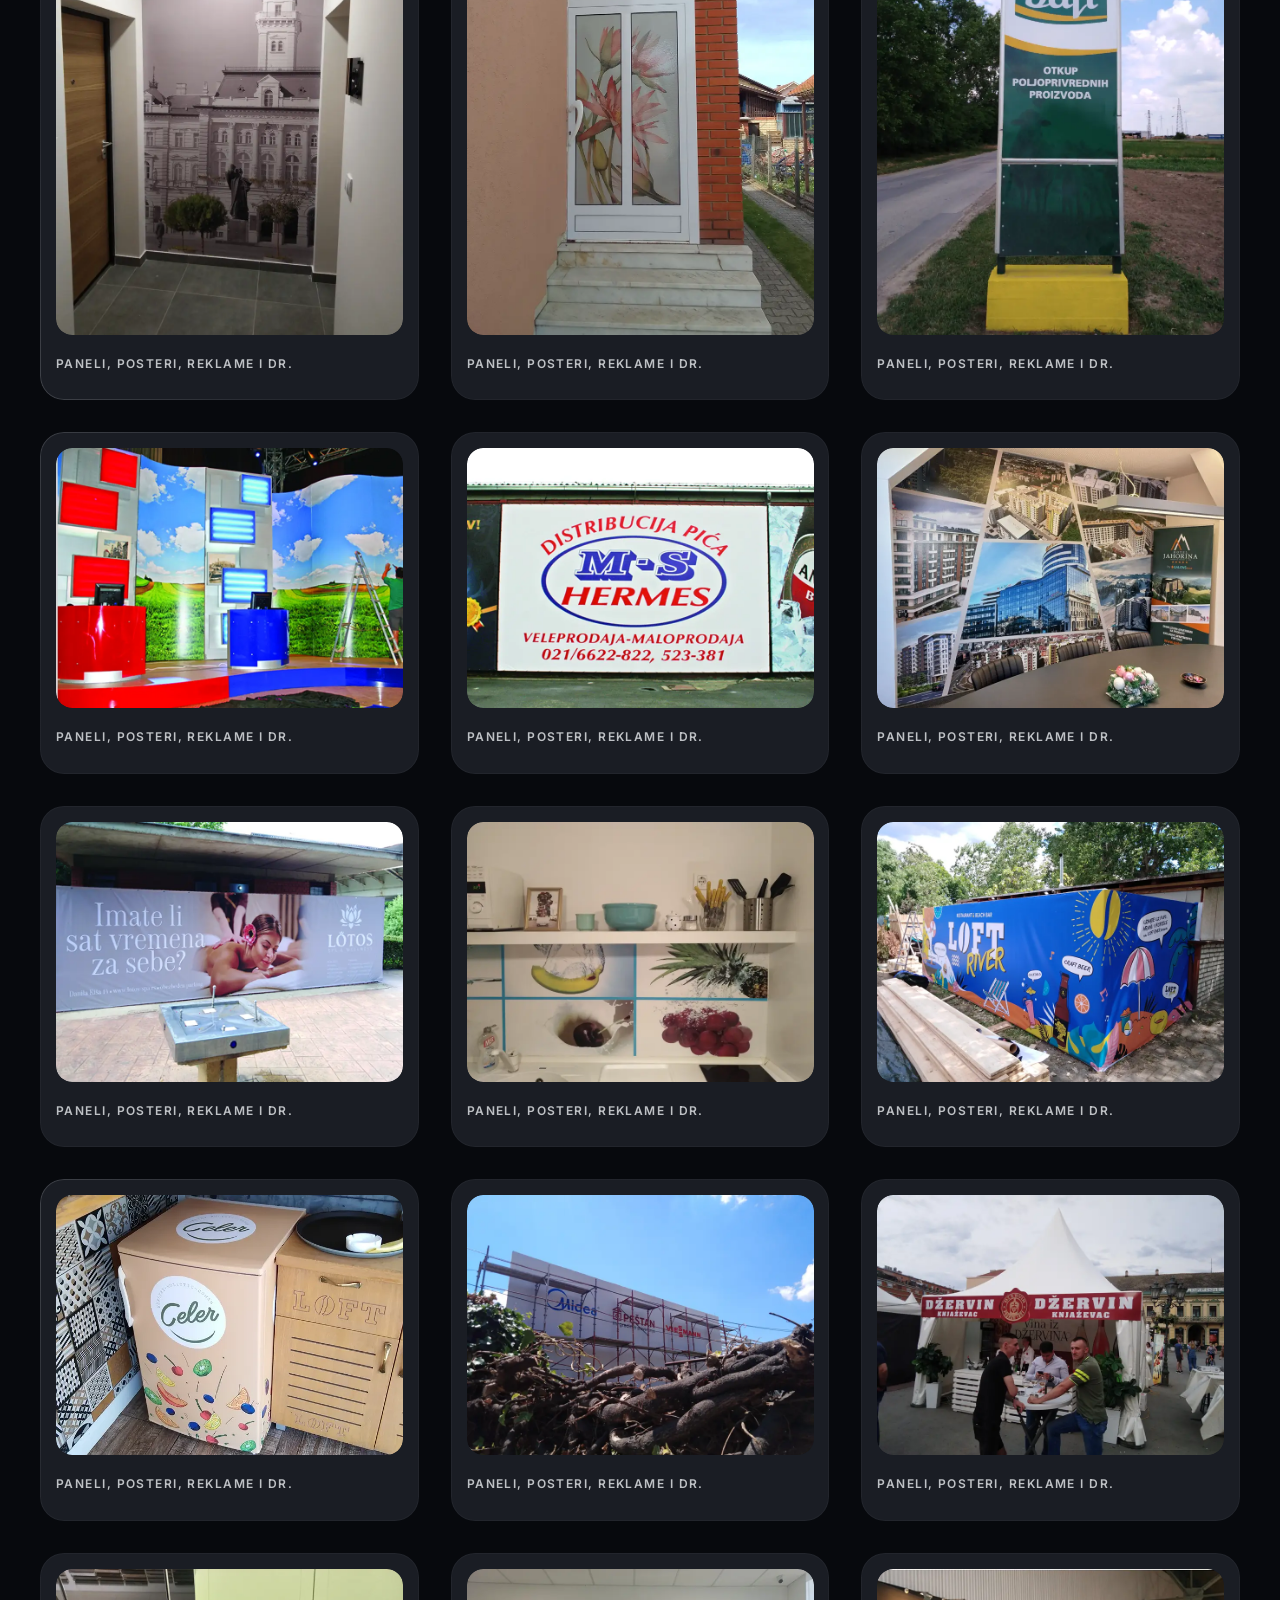
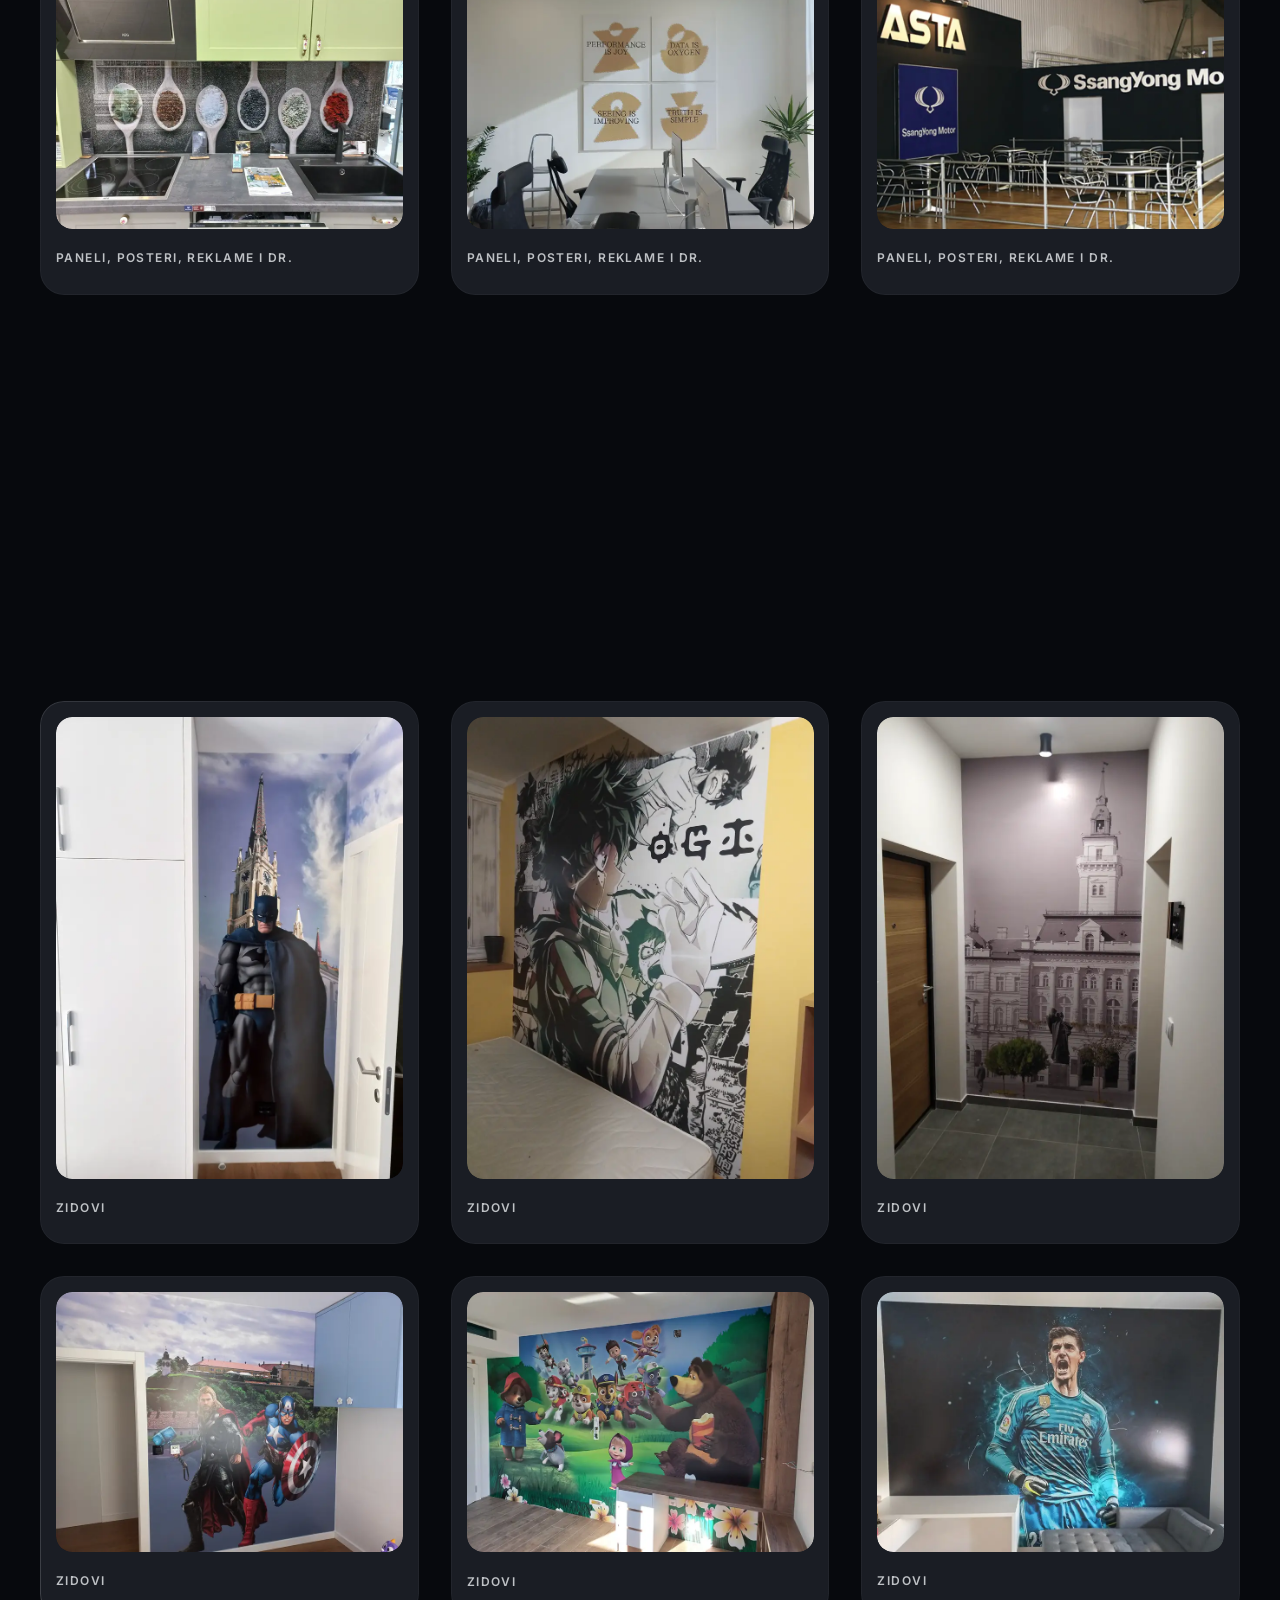
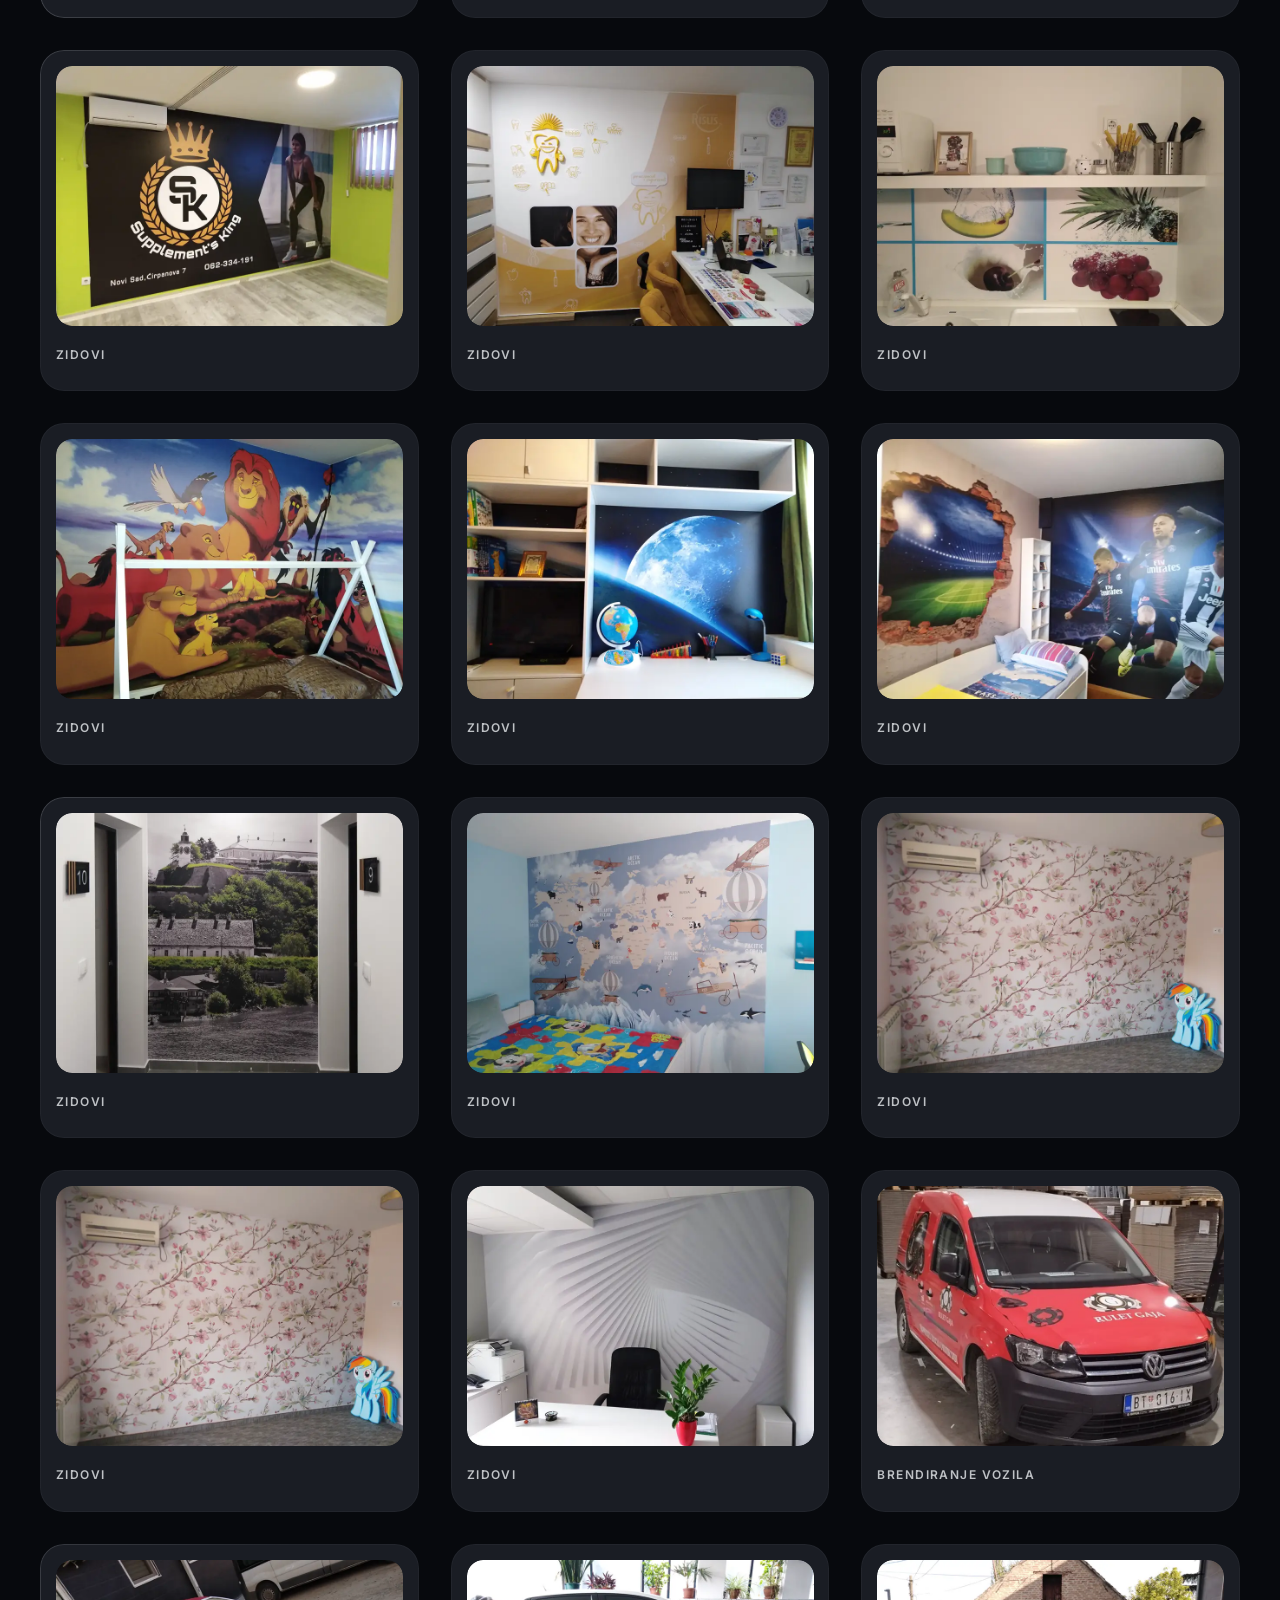
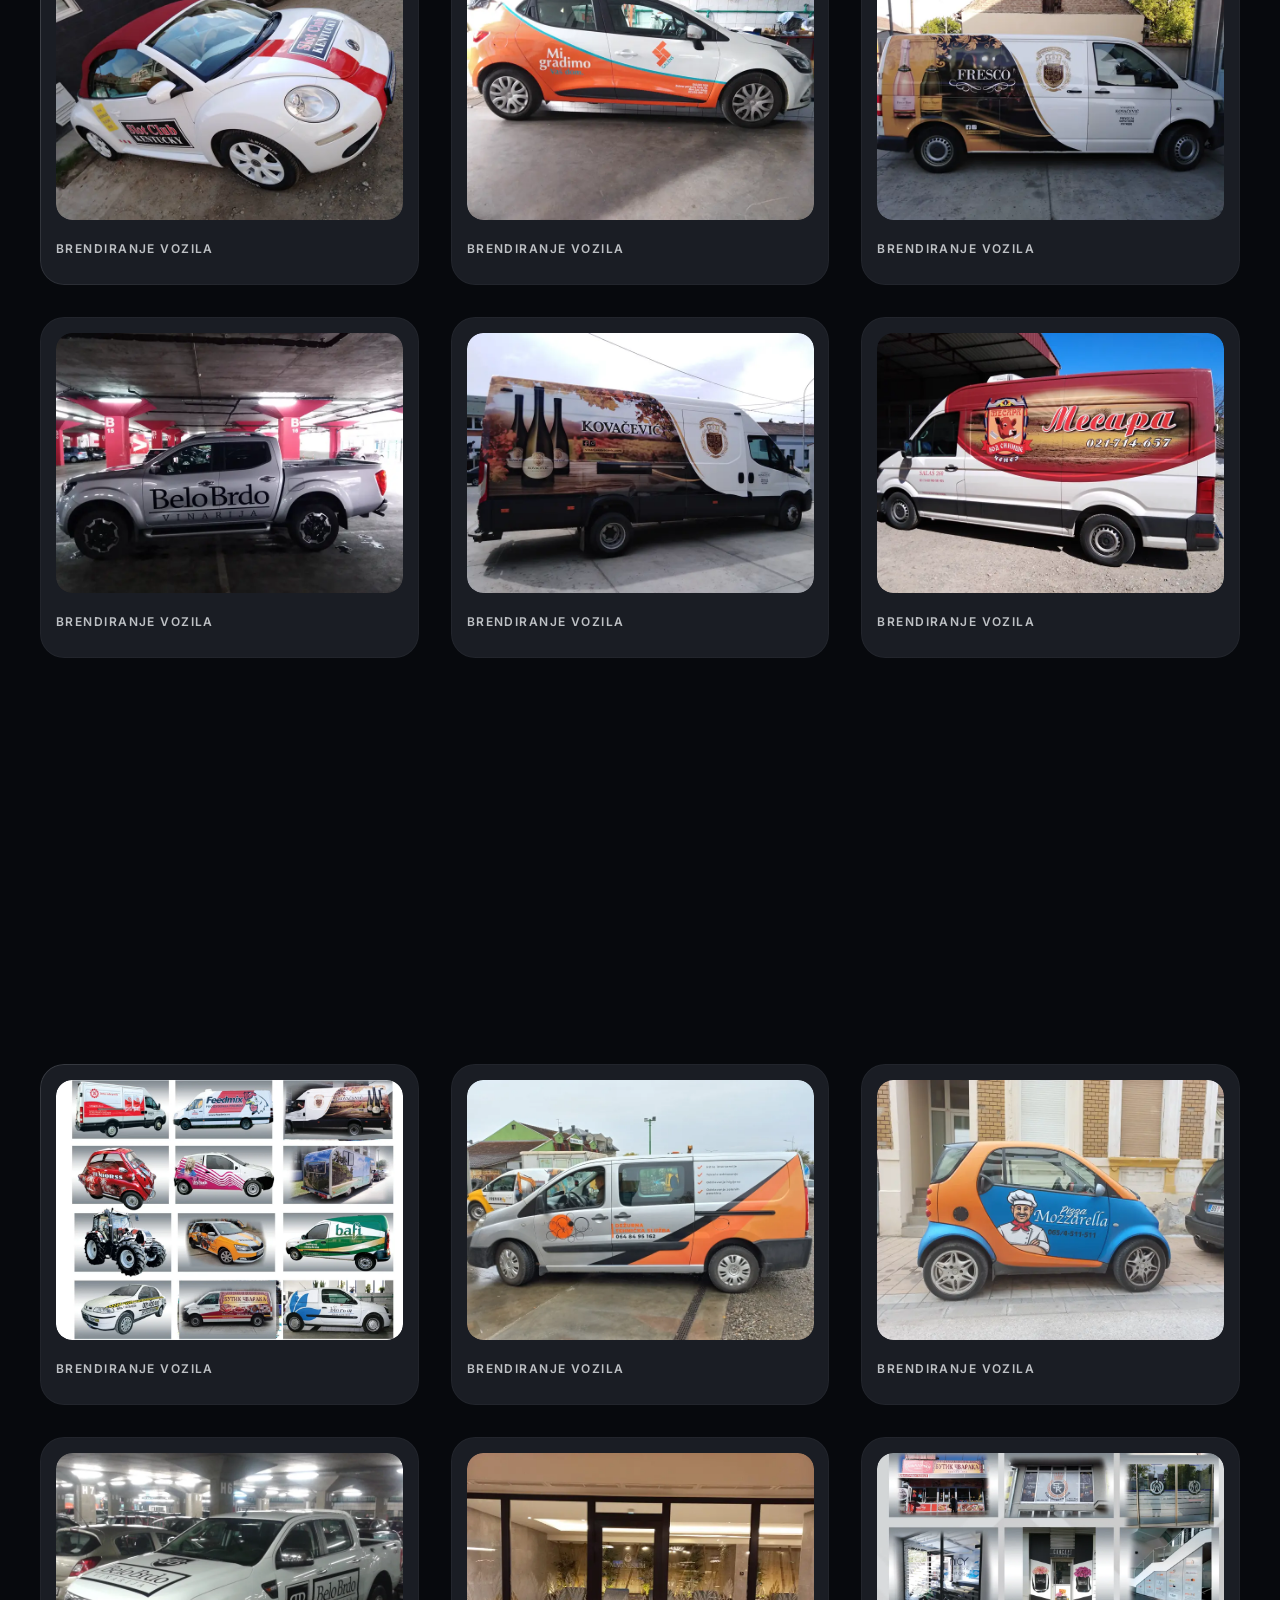
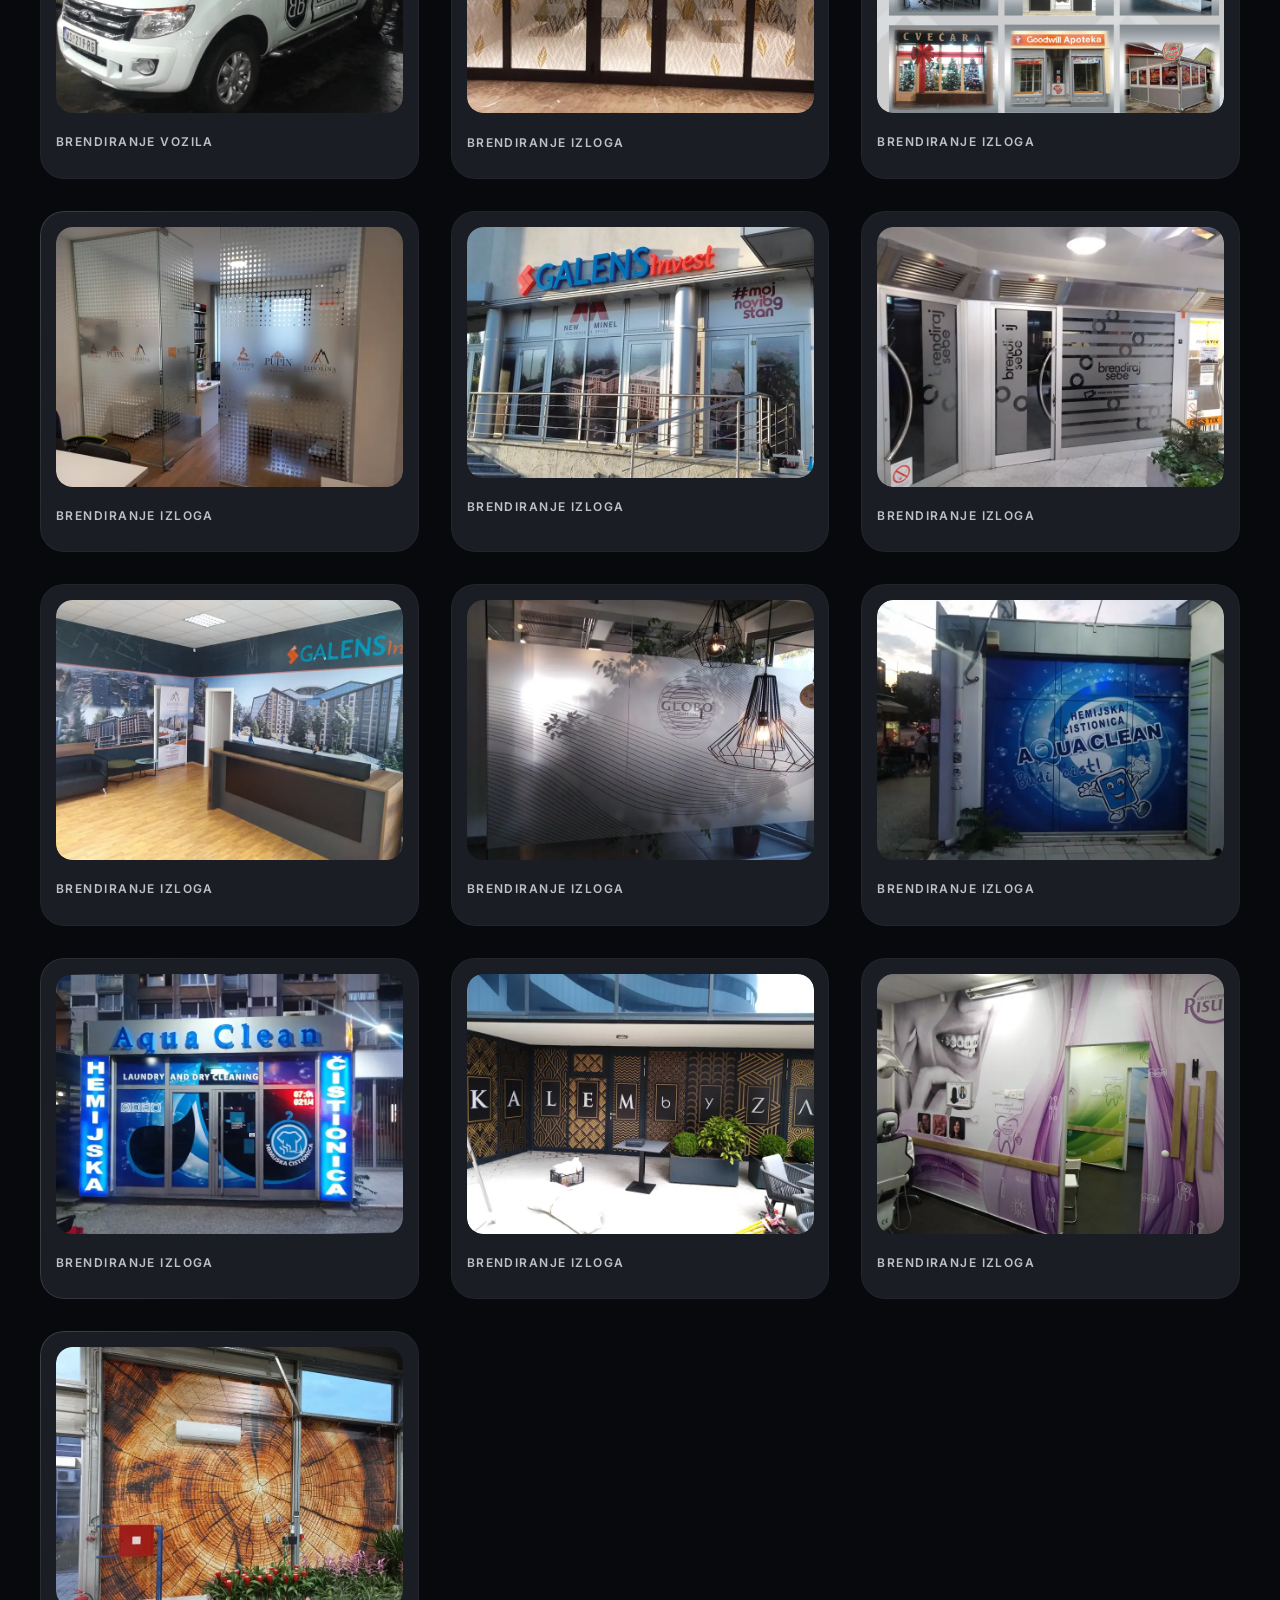
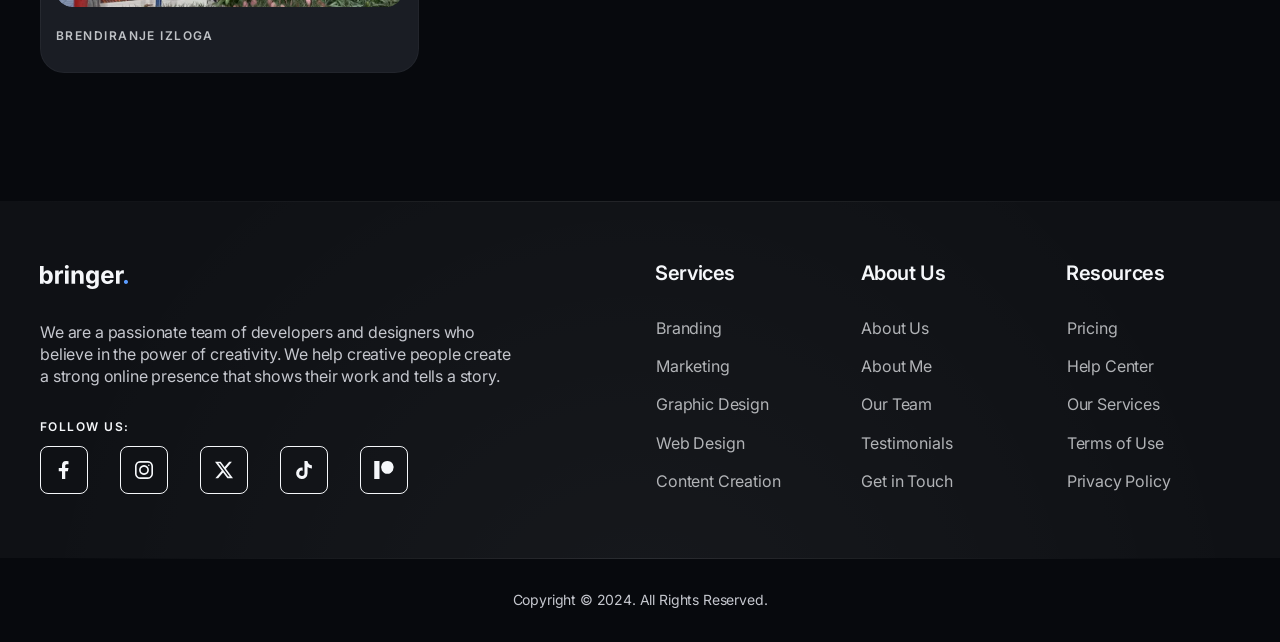
==== commit 54b8c464: "Added all images to portfolio" ====
--- a/home06.html
+++ b/home06.html
@@ -730,6 +730,292 @@
             <div class="bringer-portfolio-card-footer">
               <div class="bringer-portfolio-card-title">
                 <span class="bringer-meta">Zidovi</span>
+              </div>
+            </div>
+          </div>
+
+          <div class="bringer-block bringer-portfolio-card">
+            <div class="bringer-portfolio-card-image">
+              <img class="bringer-lazy" src="img/null.png" data-src="img/portfolio/branding-auta/branding-auta-1.webp" alt="" width="1200" height="1200">
+            </div>
+            <div class="bringer-portfolio-card-footer">
+              <div class="bringer-portfolio-card-title">
+                <span class="bringer-meta">Brendiranje vozila</span>
+              </div>
+            </div>
+          </div>
+
+          <div class="bringer-block bringer-portfolio-card">
+            <div class="bringer-portfolio-card-image">
+              <img class="bringer-lazy" src="img/null.png" data-src="img/portfolio/branding-auta/branding-auta-2.webp" alt="" width="1200" height="1200">
+            </div>
+            <div class="bringer-portfolio-card-footer">
+              <div class="bringer-portfolio-card-title">
+                <span class="bringer-meta">Brendiranje vozila</span>
+              </div>
+            </div>
+          </div>
+
+          <div class="bringer-block bringer-portfolio-card">
+            <div class="bringer-portfolio-card-image">
+              <img class="bringer-lazy" src="img/null.png" data-src="img/portfolio/branding-auta/branding-auta-3.webp" alt="" width="1200" height="1200">
+            </div>
+            <div class="bringer-portfolio-card-footer">
+              <div class="bringer-portfolio-card-title">
+                <span class="bringer-meta">Brendiranje vozila</span>
+              </div>
+            </div>
+          </div>
+
+          <div class="bringer-block bringer-portfolio-card">
+            <div class="bringer-portfolio-card-image">
+              <img class="bringer-lazy" src="img/null.png" data-src="img/portfolio/branding-auta/branding-auta-4.webp" alt="" width="1200" height="1200">
+            </div>
+            <div class="bringer-portfolio-card-footer">
+              <div class="bringer-portfolio-card-title">
+                <span class="bringer-meta">Brendiranje vozila</span>
+              </div>
+            </div>
+          </div>
+
+          <div class="bringer-block bringer-portfolio-card">
+            <div class="bringer-portfolio-card-image">
+              <img class="bringer-lazy" src="img/null.png" data-src="img/portfolio/branding-auta/branding-auta-5.webp" alt="" width="1200" height="1200">
+            </div>
+            <div class="bringer-portfolio-card-footer">
+              <div class="bringer-portfolio-card-title">
+                <span class="bringer-meta">Brendiranje vozila</span>
+              </div>
+            </div>
+          </div>
+
+          <div class="bringer-block bringer-portfolio-card">
+            <div class="bringer-portfolio-card-image">
+              <img class="bringer-lazy" src="img/null.png" data-src="img/portfolio/branding-auta/branding-auta-6.webp" alt="" width="1200" height="1200">
+            </div>
+            <div class="bringer-portfolio-card-footer">
+              <div class="bringer-portfolio-card-title">
+                <span class="bringer-meta">Brendiranje vozila</span>
+              </div>
+            </div>
+          </div>
+
+          <div class="bringer-block bringer-portfolio-card">
+            <div class="bringer-portfolio-card-image">
+              <img class="bringer-lazy" src="img/null.png" data-src="img/portfolio/branding-auta/branding-auta-7.webp" alt="" width="1200" height="1200">
+            </div>
+            <div class="bringer-portfolio-card-footer">
+              <div class="bringer-portfolio-card-title">
+                <span class="bringer-meta">Brendiranje vozila</span>
+              </div>
+            </div>
+          </div>
+
+          <div class="bringer-block bringer-portfolio-card">
+            <div class="bringer-portfolio-card-image">
+              <img class="bringer-lazy" src="img/null.png" data-src="img/portfolio/branding-auta/branding-auta-8.webp" alt="" width="1200" height="1200">
+            </div>
+            <div class="bringer-portfolio-card-footer">
+              <div class="bringer-portfolio-card-title">
+                <span class="bringer-meta">Brendiranje vozila</span>
+              </div>
+            </div>
+          </div>
+
+          <div class="bringer-block bringer-portfolio-card">
+            <div class="bringer-portfolio-card-image">
+              <img class="bringer-lazy" src="img/null.png" data-src="img/portfolio/branding-auta/branding-auta-9.webp" alt="" width="1200" height="1200">
+            </div>
+            <div class="bringer-portfolio-card-footer">
+              <div class="bringer-portfolio-card-title">
+                <span class="bringer-meta">Brendiranje vozila</span>
+              </div>
+            </div>
+          </div>
+
+          <div class="bringer-block bringer-portfolio-card">
+            <div class="bringer-portfolio-card-image">
+              <img class="bringer-lazy" src="img/null.png" data-src="img/portfolio/branding-auta/branding-auta-10.webp" alt="" width="1200" height="1200">
+            </div>
+            <div class="bringer-portfolio-card-footer">
+              <div class="bringer-portfolio-card-title">
+                <span class="bringer-meta">Brendiranje vozila</span>
+              </div>
+            </div>
+          </div>
+
+          <div class="bringer-block bringer-portfolio-card">
+            <div class="bringer-portfolio-card-image">
+              <img class="bringer-lazy" src="img/null.png" data-src="img/portfolio/branding-auta/branding-auta-11.webp" alt="" width="1200" height="1200">
+            </div>
+            <div class="bringer-portfolio-card-footer">
+              <div class="bringer-portfolio-card-title">
+                <span class="bringer-meta">Brendiranje vozila</span>
+              </div>
+            </div>
+          </div>
+
+          <div class="bringer-block bringer-portfolio-card">
+            <div class="bringer-portfolio-card-image">
+              <img class="bringer-lazy" src="img/null.png" data-src="img/portfolio/branding-auta/branding-auta-12.webp" alt="" width="1200" height="1200">
+            </div>
+            <div class="bringer-portfolio-card-footer">
+              <div class="bringer-portfolio-card-title">
+                <span class="bringer-meta">Brendiranje vozila</span>
+              </div>
+            </div>
+          </div>
+
+          <div class="bringer-block bringer-portfolio-card">
+            <div class="bringer-portfolio-card-image">
+              <img class="bringer-lazy" src="img/null.png" data-src="img/portfolio/branding-auta/branding-auta-13.webp" alt="" width="1200" height="1200">
+            </div>
+            <div class="bringer-portfolio-card-footer">
+              <div class="bringer-portfolio-card-title">
+                <span class="bringer-meta">Brendiranje vozila</span>
+              </div>
+            </div>
+          </div>
+
+          <div class="bringer-block bringer-portfolio-card">
+            <div class="bringer-portfolio-card-image">
+              <img class="bringer-lazy" src="img/null.png" data-src="img/portfolio/branding-auta/branding-auta-14.webp" alt="" width="1200" height="1200">
+            </div>
+            <div class="bringer-portfolio-card-footer">
+              <div class="bringer-portfolio-card-title">
+                <span class="bringer-meta">Brendiranje vozila</span>
+              </div>
+            </div>
+          </div>
+
+          <div class="bringer-block bringer-portfolio-card">
+            <div class="bringer-portfolio-card-image">
+              <img class="bringer-lazy" src="img/null.png" data-src="img/portfolio/branding-izlozi/branding-izloga-1.webp" alt="" width="1200" height="1200">
+            </div>
+            <div class="bringer-portfolio-card-footer">
+              <div class="bringer-portfolio-card-title">
+                <span class="bringer-meta">Brendiranje izloga</span>
+              </div>
+            </div>
+          </div>
+
+          <div class="bringer-block bringer-portfolio-card">
+            <div class="bringer-portfolio-card-image">
+              <img class="bringer-lazy" src="img/null.png" data-src="img/portfolio/branding-izlozi/branding-izloga-2.webp" alt="" width="1200" height="1200">
+            </div>
+            <div class="bringer-portfolio-card-footer">
+              <div class="bringer-portfolio-card-title">
+                <span class="bringer-meta">Brendiranje izloga</span>
+              </div>
+            </div>
+          </div>
+
+          <div class="bringer-block bringer-portfolio-card">
+            <div class="bringer-portfolio-card-image">
+              <img class="bringer-lazy" src="img/null.png" data-src="img/portfolio/branding-izlozi/branding-izloga-3.webp" alt="" width="1200" height="1200">
+            </div>
+            <div class="bringer-portfolio-card-footer">
+              <div class="bringer-portfolio-card-title">
+                <span class="bringer-meta">Brendiranje izloga</span>
+              </div>
+            </div>
+          </div>
+
+          <div class="bringer-block bringer-portfolio-card">
+            <div class="bringer-portfolio-card-image">
+              <img class="bringer-lazy" src="img/null.png" data-src="img/portfolio/branding-izlozi/branding-izloga-4.webp" alt="" width="1200" height="1200">
+            </div>
+            <div class="bringer-portfolio-card-footer">
+              <div class="bringer-portfolio-card-title">
+                <span class="bringer-meta">Brendiranje izloga</span>
+              </div>
+            </div>
+          </div>
+
+          <div class="bringer-block bringer-portfolio-card">
+            <div class="bringer-portfolio-card-image">
+              <img class="bringer-lazy" src="img/null.png" data-src="img/portfolio/branding-izlozi/branding-izloga-5.webp" alt="" width="1200" height="1200">
+            </div>
+            <div class="bringer-portfolio-card-footer">
+              <div class="bringer-portfolio-card-title">
+                <span class="bringer-meta">Brendiranje izloga</span>
+              </div>
+            </div>
+          </div>
+
+          <div class="bringer-block bringer-portfolio-card">
+            <div class="bringer-portfolio-card-image">
+              <img class="bringer-lazy" src="img/null.png" data-src="img/portfolio/branding-izlozi/branding-izloga-6.webp" alt="" width="1200" height="1200">
+            </div>
+            <div class="bringer-portfolio-card-footer">
+              <div class="bringer-portfolio-card-title">
+                <span class="bringer-meta">Brendiranje izloga</span>
+              </div>
+            </div>
+          </div>
+
+          <div class="bringer-block bringer-portfolio-card">
+            <div class="bringer-portfolio-card-image">
+              <img class="bringer-lazy" src="img/null.png" data-src="img/portfolio/branding-izlozi/branding-izloga-7.webp" alt="" width="1200" height="1200">
+            </div>
+            <div class="bringer-portfolio-card-footer">
+              <div class="bringer-portfolio-card-title">
+                <span class="bringer-meta">Brendiranje izloga</span>
+              </div>
+            </div>
+          </div>
+
+          <div class="bringer-block bringer-portfolio-card">
+            <div class="bringer-portfolio-card-image">
+              <img class="bringer-lazy" src="img/null.png" data-src="img/portfolio/branding-izlozi/branding-izloga-8.webp" alt="" width="1200" height="1200">
+            </div>
+            <div class="bringer-portfolio-card-footer">
+              <div class="bringer-portfolio-card-title">
+                <span class="bringer-meta">Brendiranje izloga</span>
+              </div>
+            </div>
+          </div>
+
+          <div class="bringer-block bringer-portfolio-card">
+            <div class="bringer-portfolio-card-image">
+              <img class="bringer-lazy" src="img/null.png" data-src="img/portfolio/branding-izlozi/branding-izloga-9.webp" alt="" width="1200" height="1200">
+            </div>
+            <div class="bringer-portfolio-card-footer">
+              <div class="bringer-portfolio-card-title">
+                <span class="bringer-meta">Brendiranje izloga</span>
+              </div>
+            </div>
+          </div>
+
+          <div class="bringer-block bringer-portfolio-card">
+            <div class="bringer-portfolio-card-image">
+              <img class="bringer-lazy" src="img/null.png" data-src="img/portfolio/branding-izlozi/branding-izloga-10.webp" alt="" width="1200" height="1200">
+            </div>
+            <div class="bringer-portfolio-card-footer">
+              <div class="bringer-portfolio-card-title">
+                <span class="bringer-meta">Brendiranje izloga</span>
+              </div>
+            </div>
+          </div>
+
+          <div class="bringer-block bringer-portfolio-card">
+            <div class="bringer-portfolio-card-image">
+              <img class="bringer-lazy" src="img/null.png" data-src="img/portfolio/branding-izlozi/branding-izloga-11.webp" alt="" width="1200" height="1200">
+            </div>
+            <div class="bringer-portfolio-card-footer">
+              <div class="bringer-portfolio-card-title">
+                <span class="bringer-meta">Brendiranje izloga</span>
+              </div>
+            </div>
+          </div>
+
+          <div class="bringer-block bringer-portfolio-card">
+            <div class="bringer-portfolio-card-image">
+              <img class="bringer-lazy" src="img/null.png" data-src="img/portfolio/branding-izlozi/branding-izloga-12.webp" alt="" width="1200" height="1200">
+            </div>
+            <div class="bringer-portfolio-card-footer">
+              <div class="bringer-portfolio-card-title">
+                <span class="bringer-meta">Brendiranje izloga</span>
               </div>
             </div>
           </div>
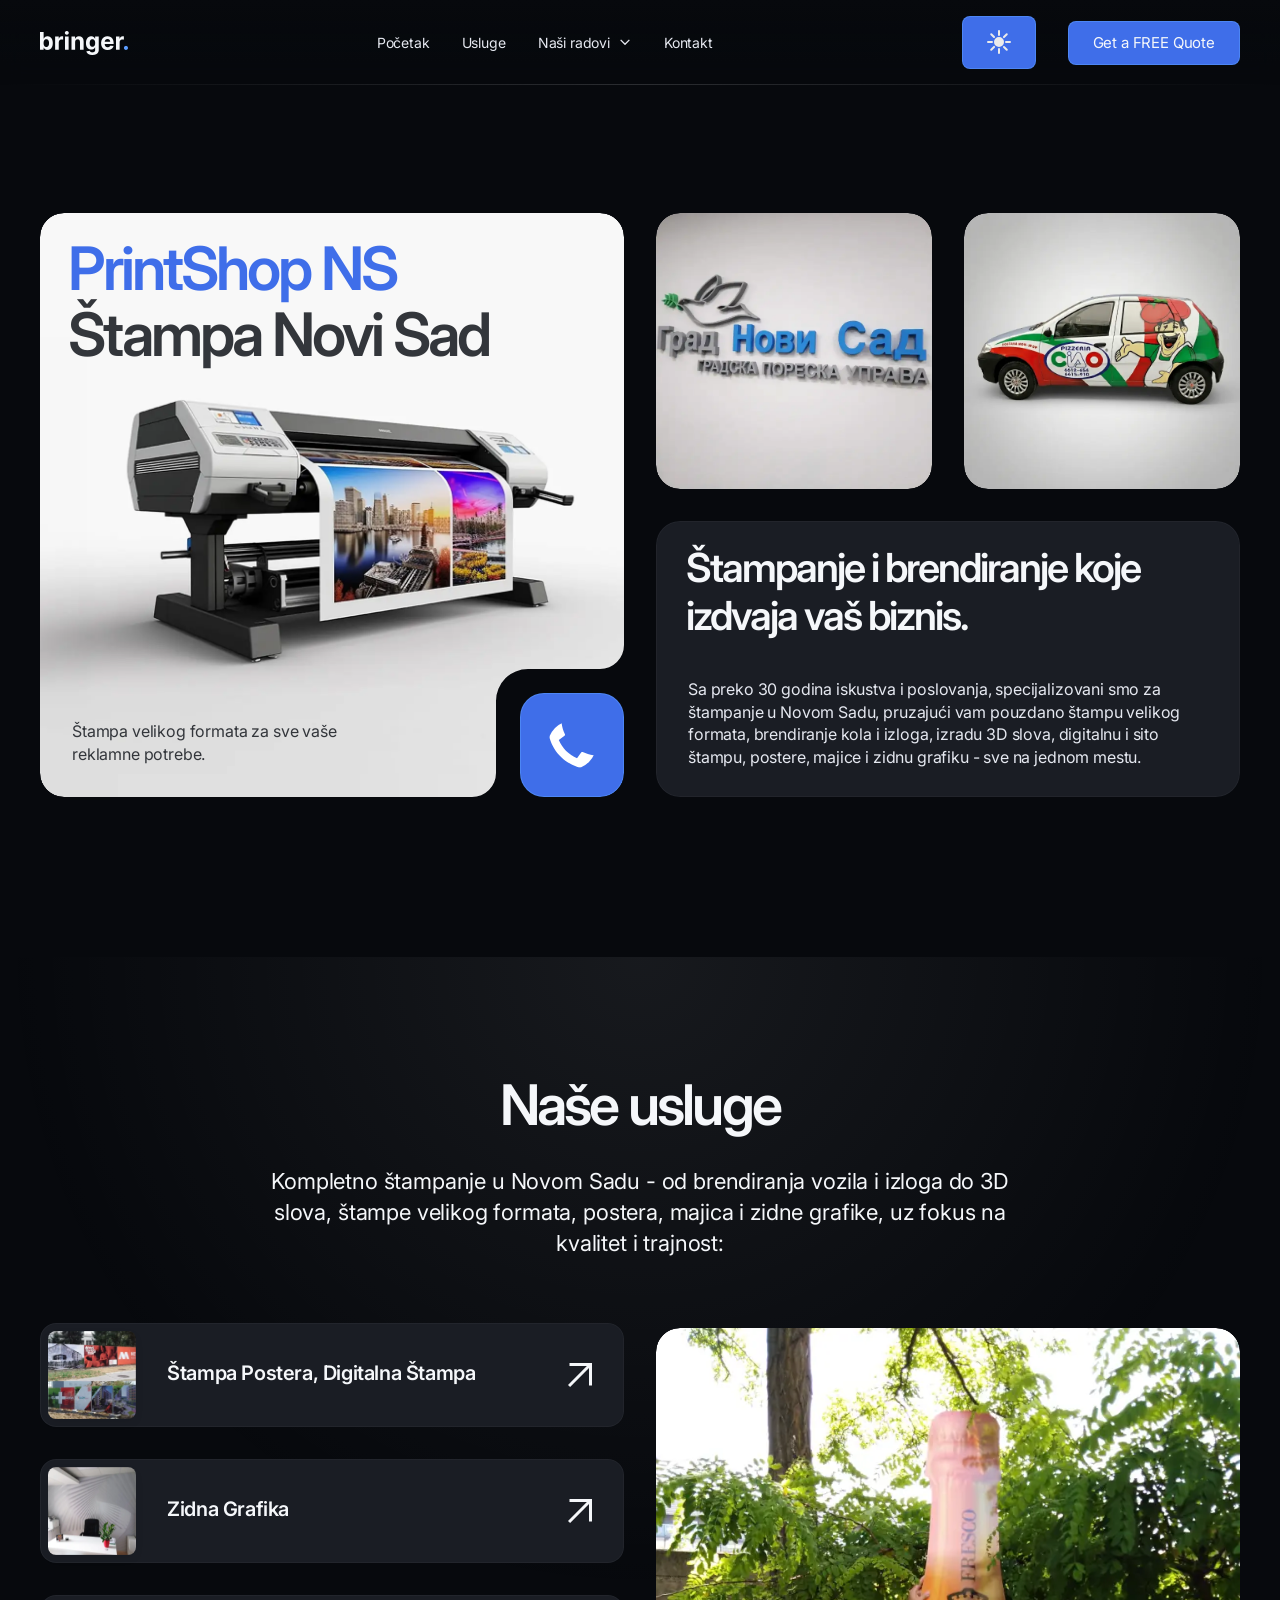
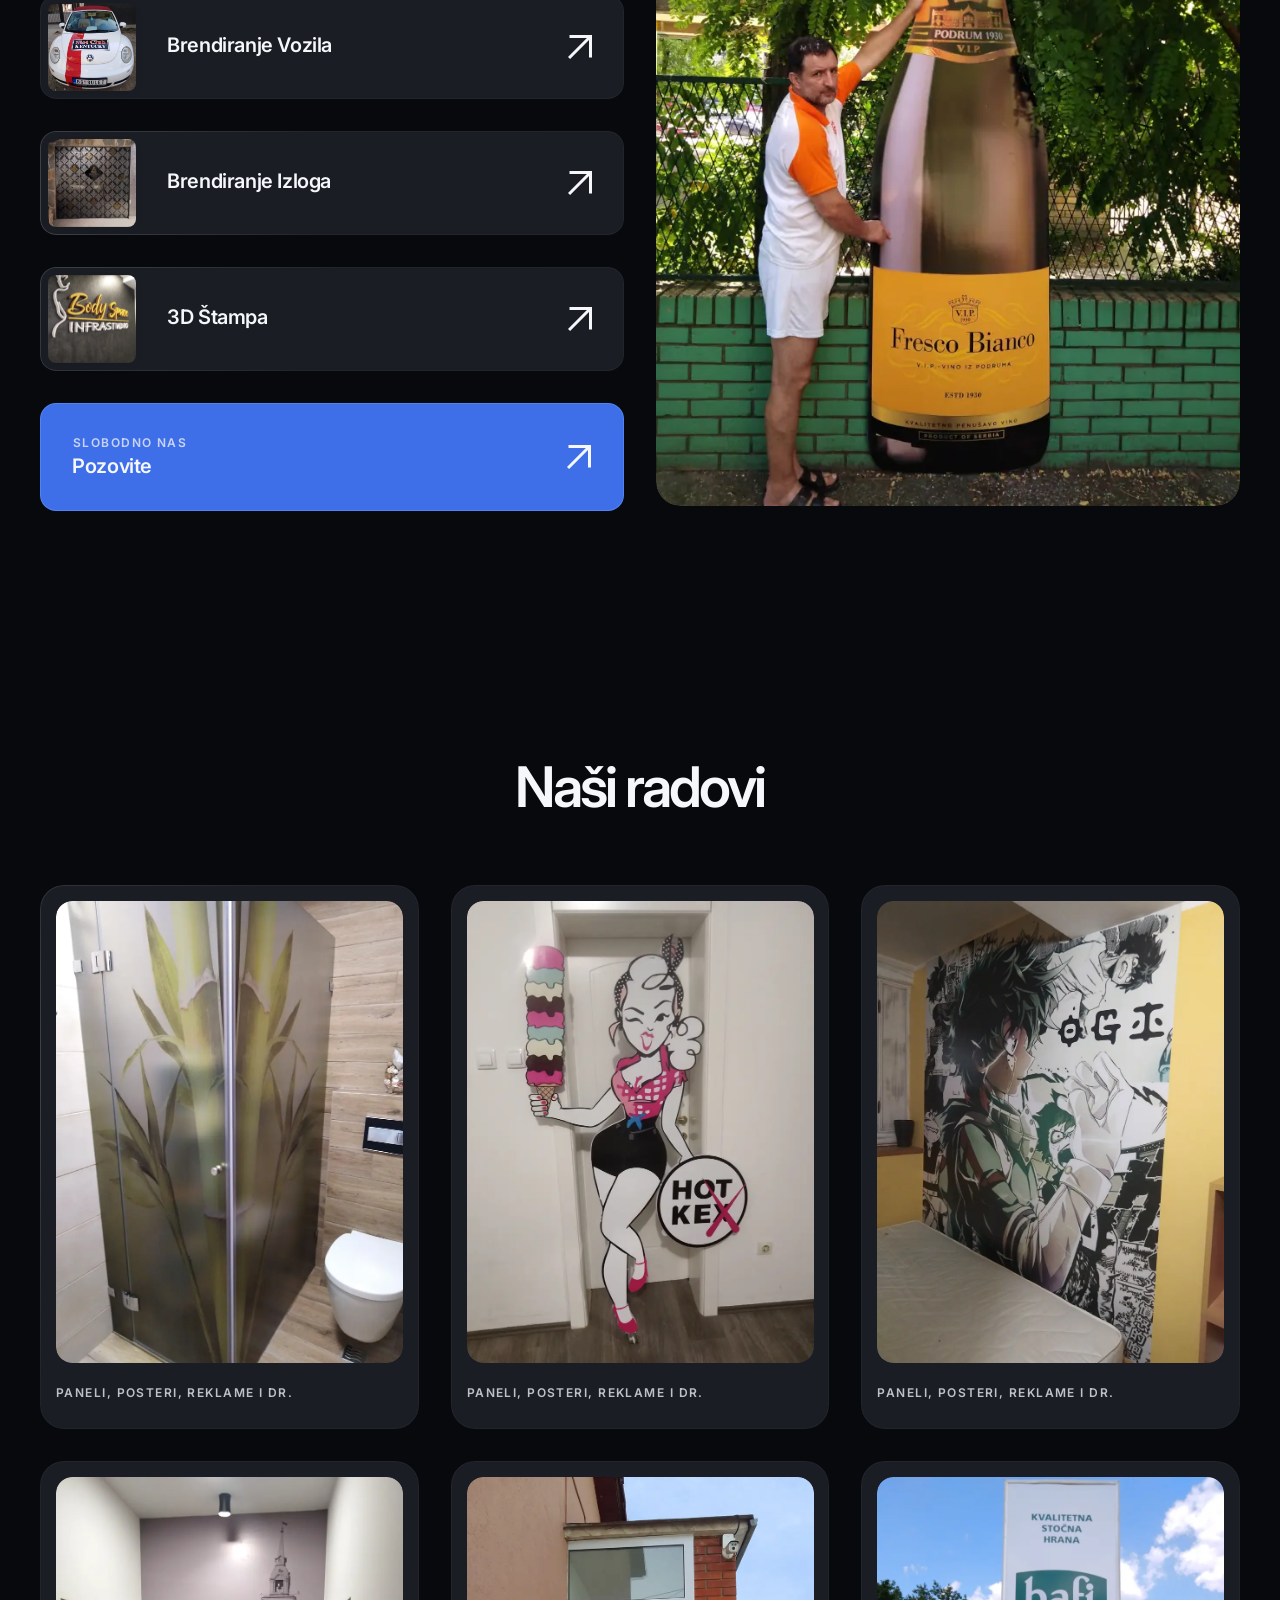
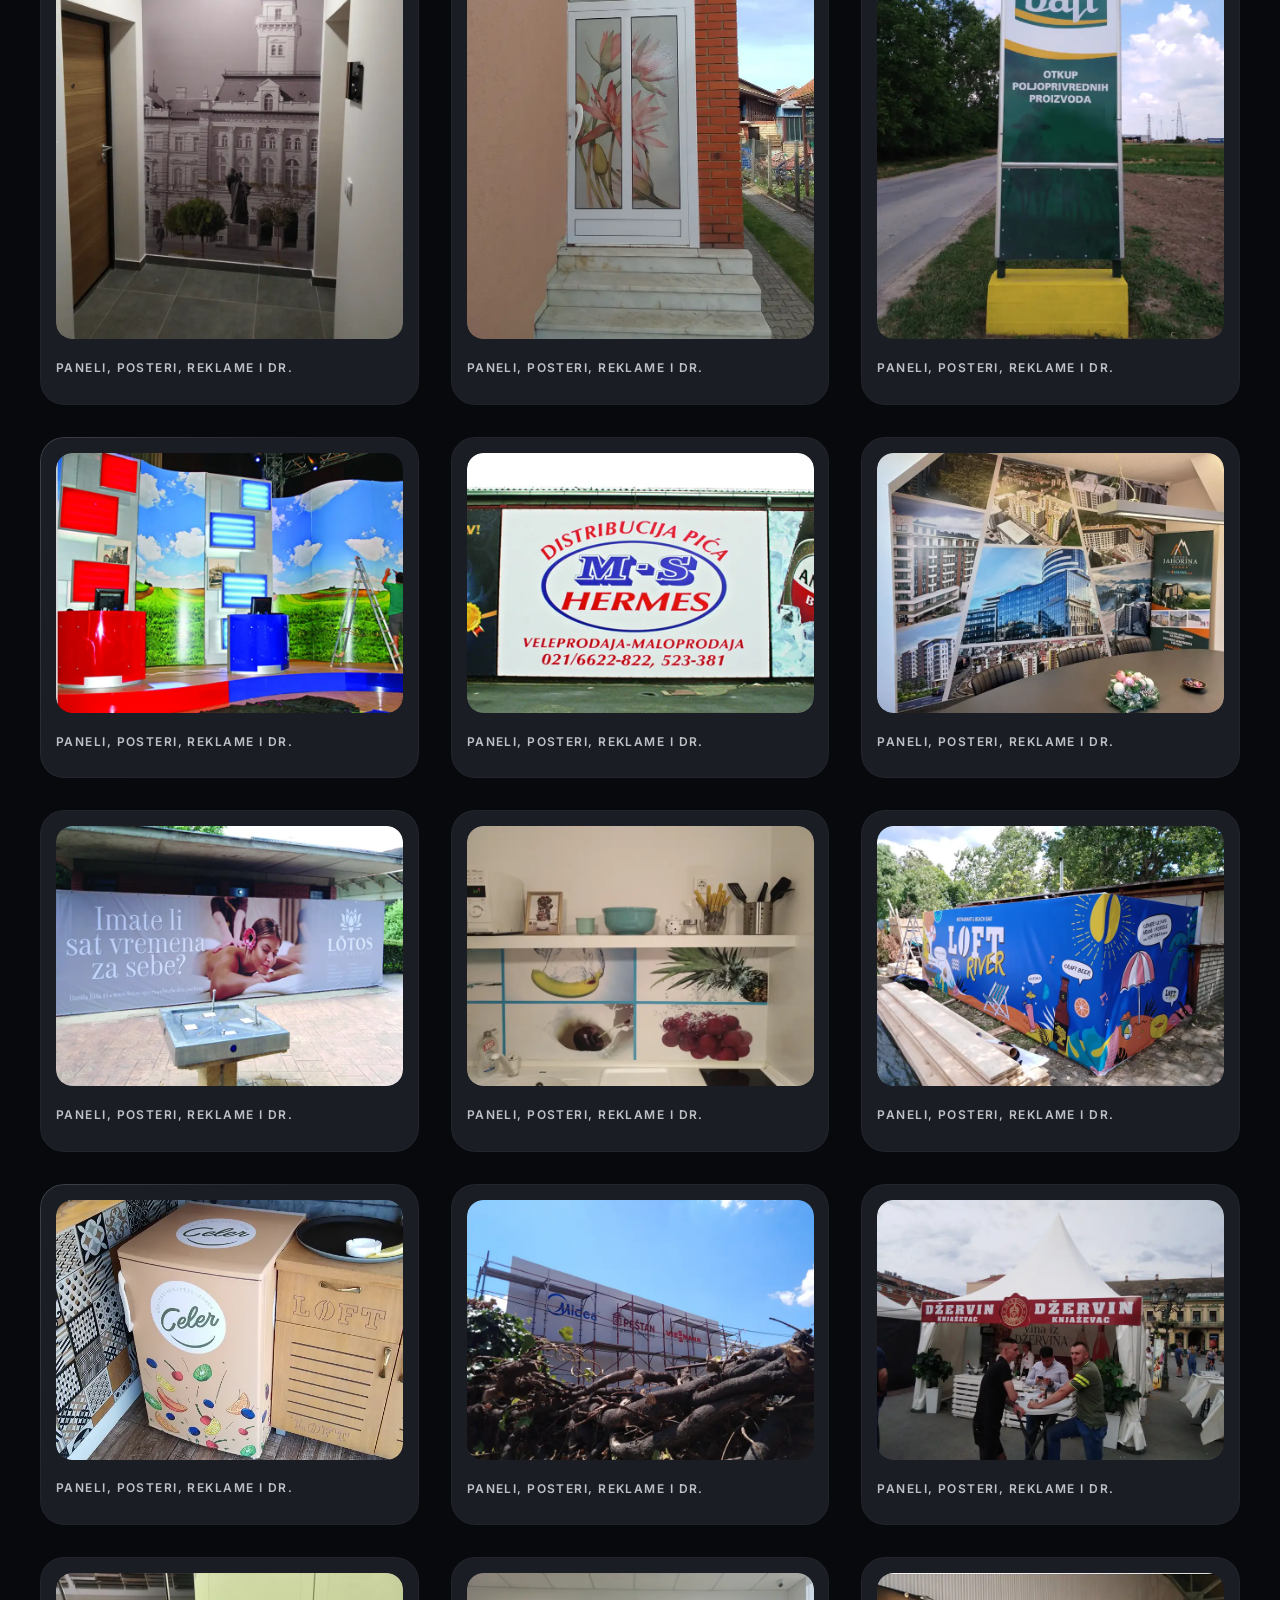
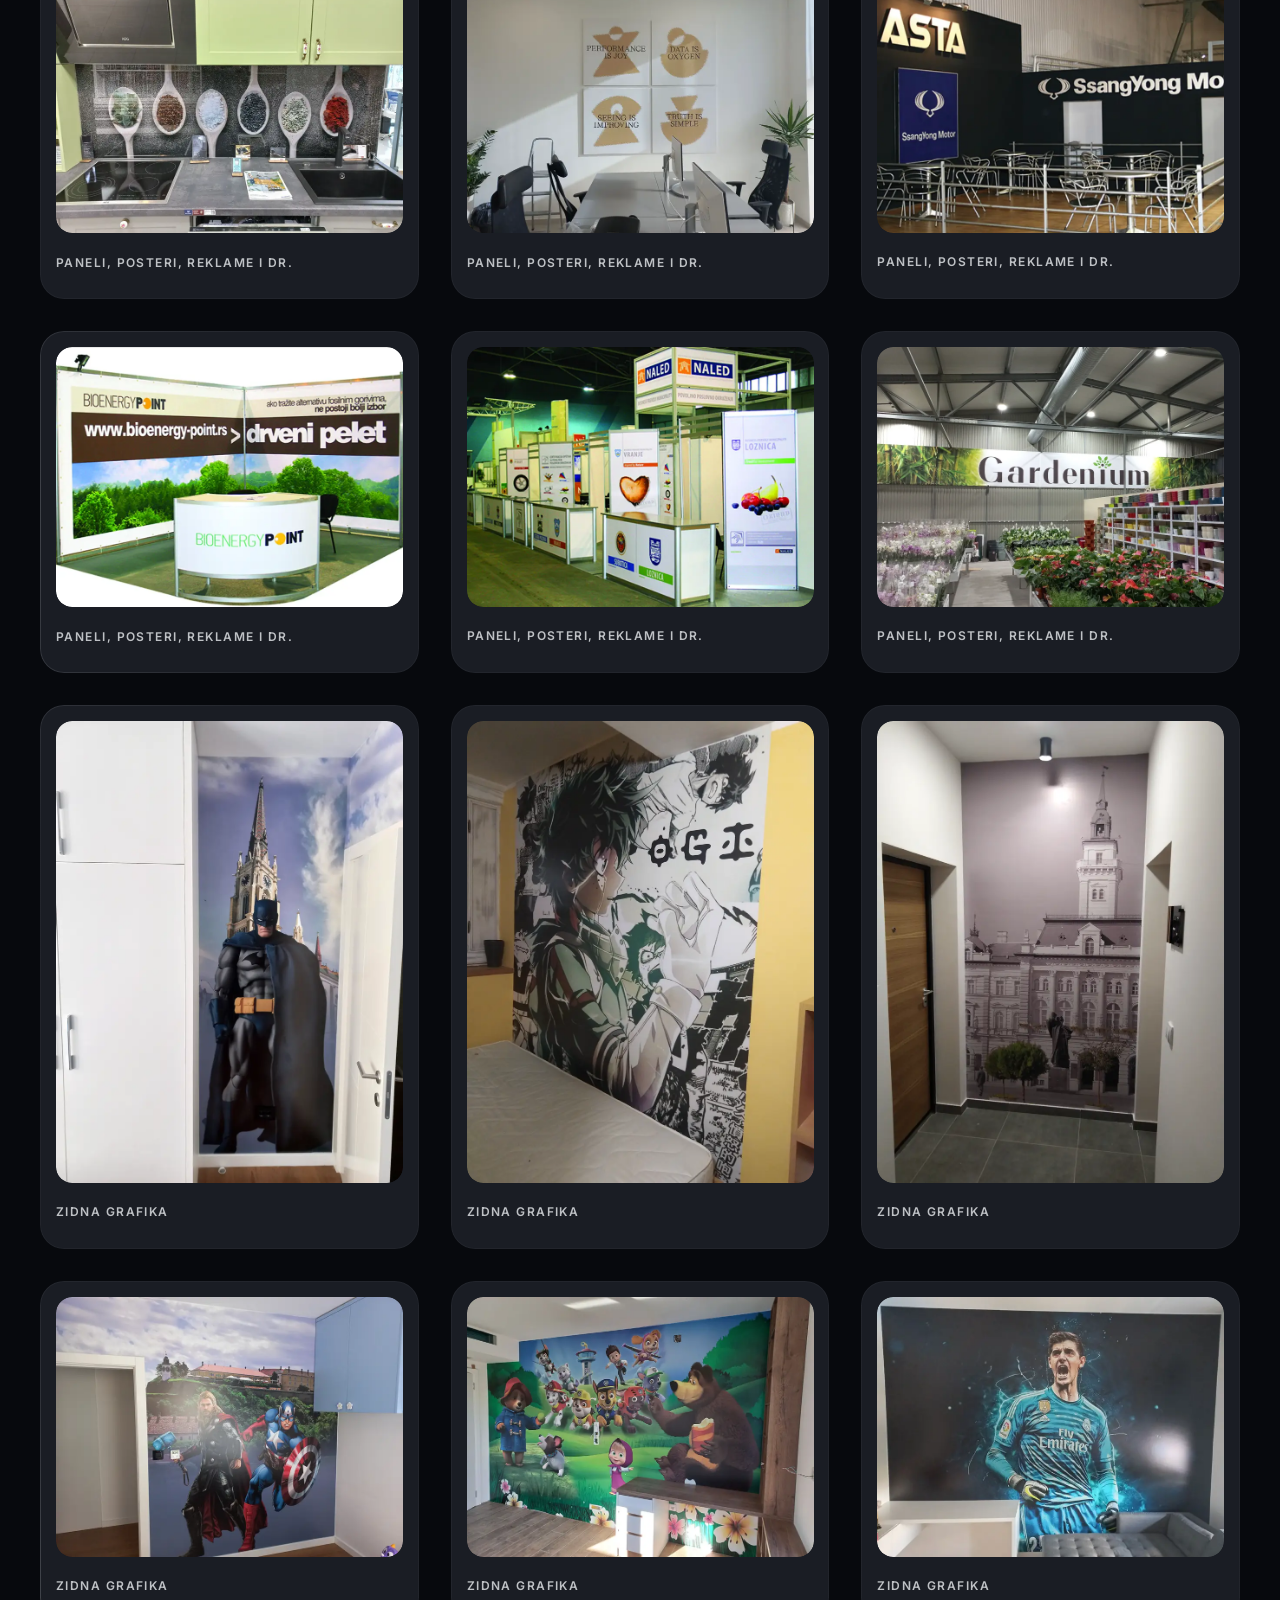
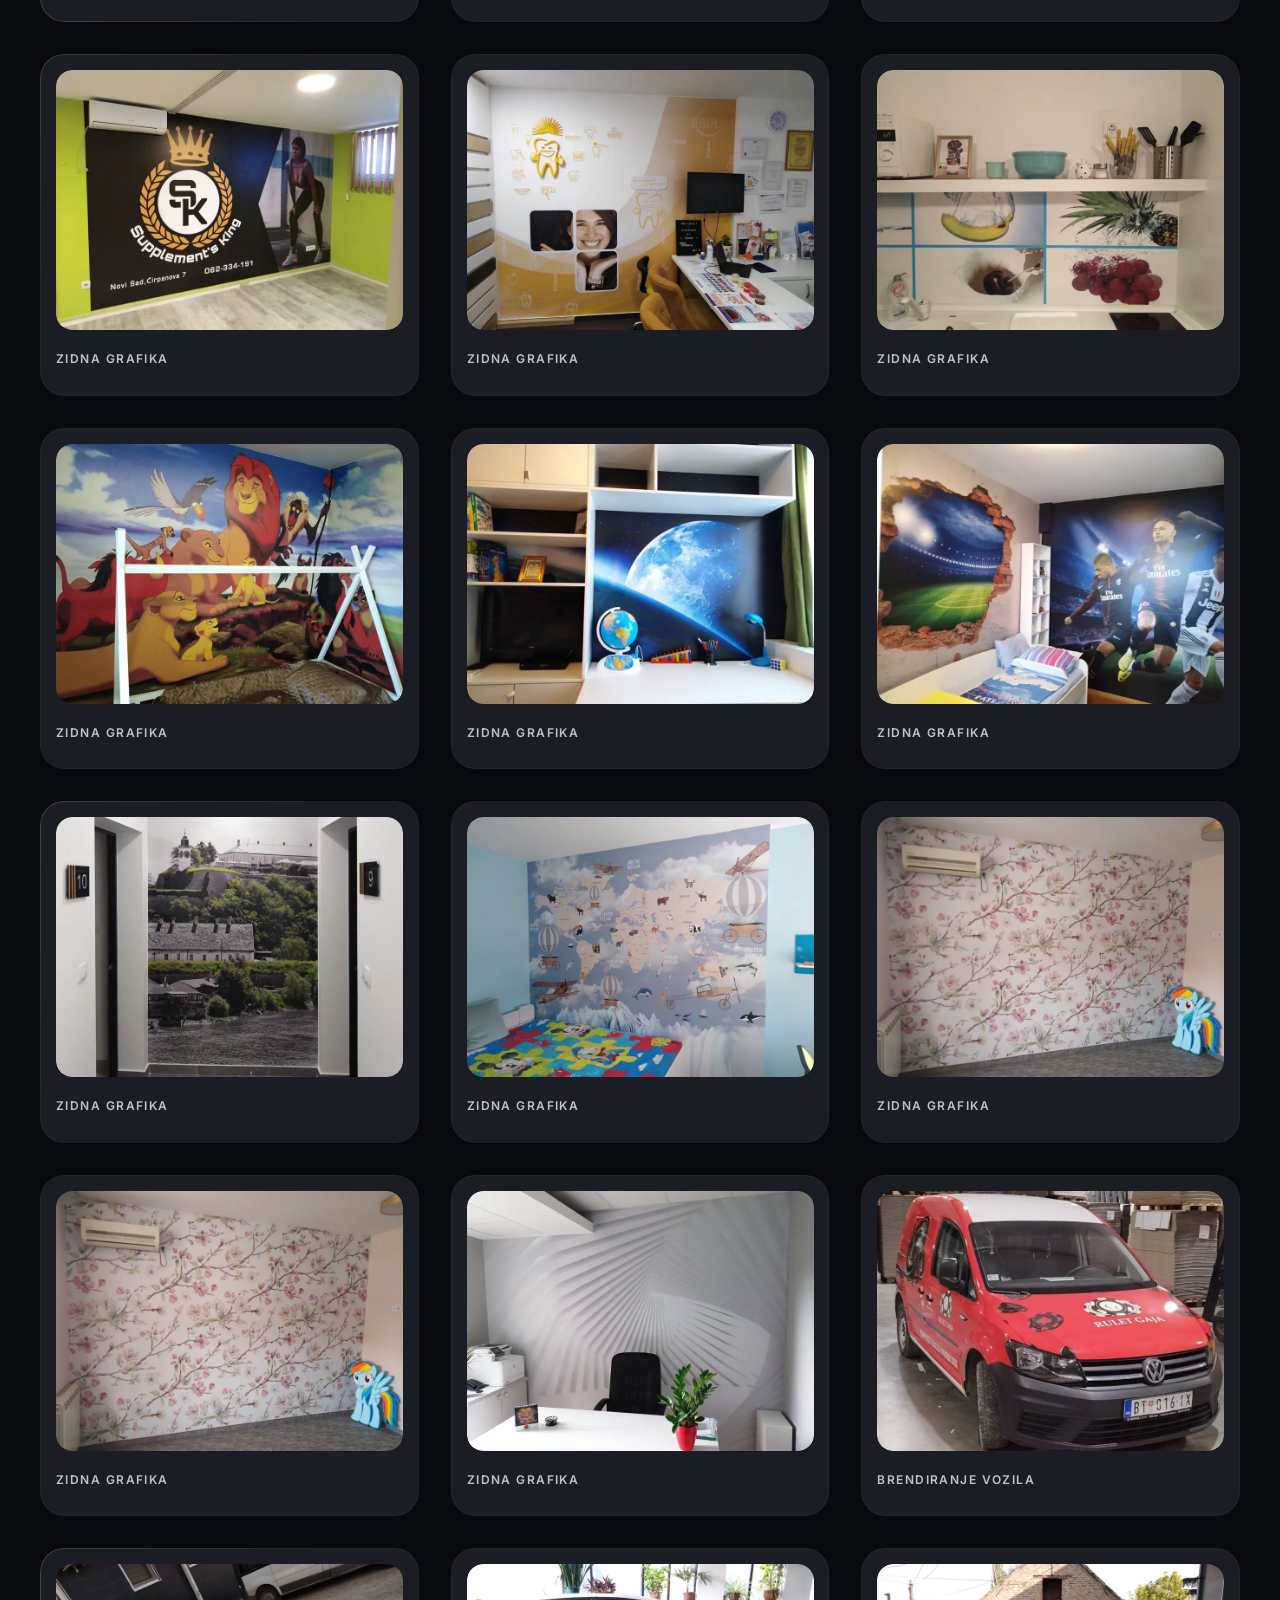
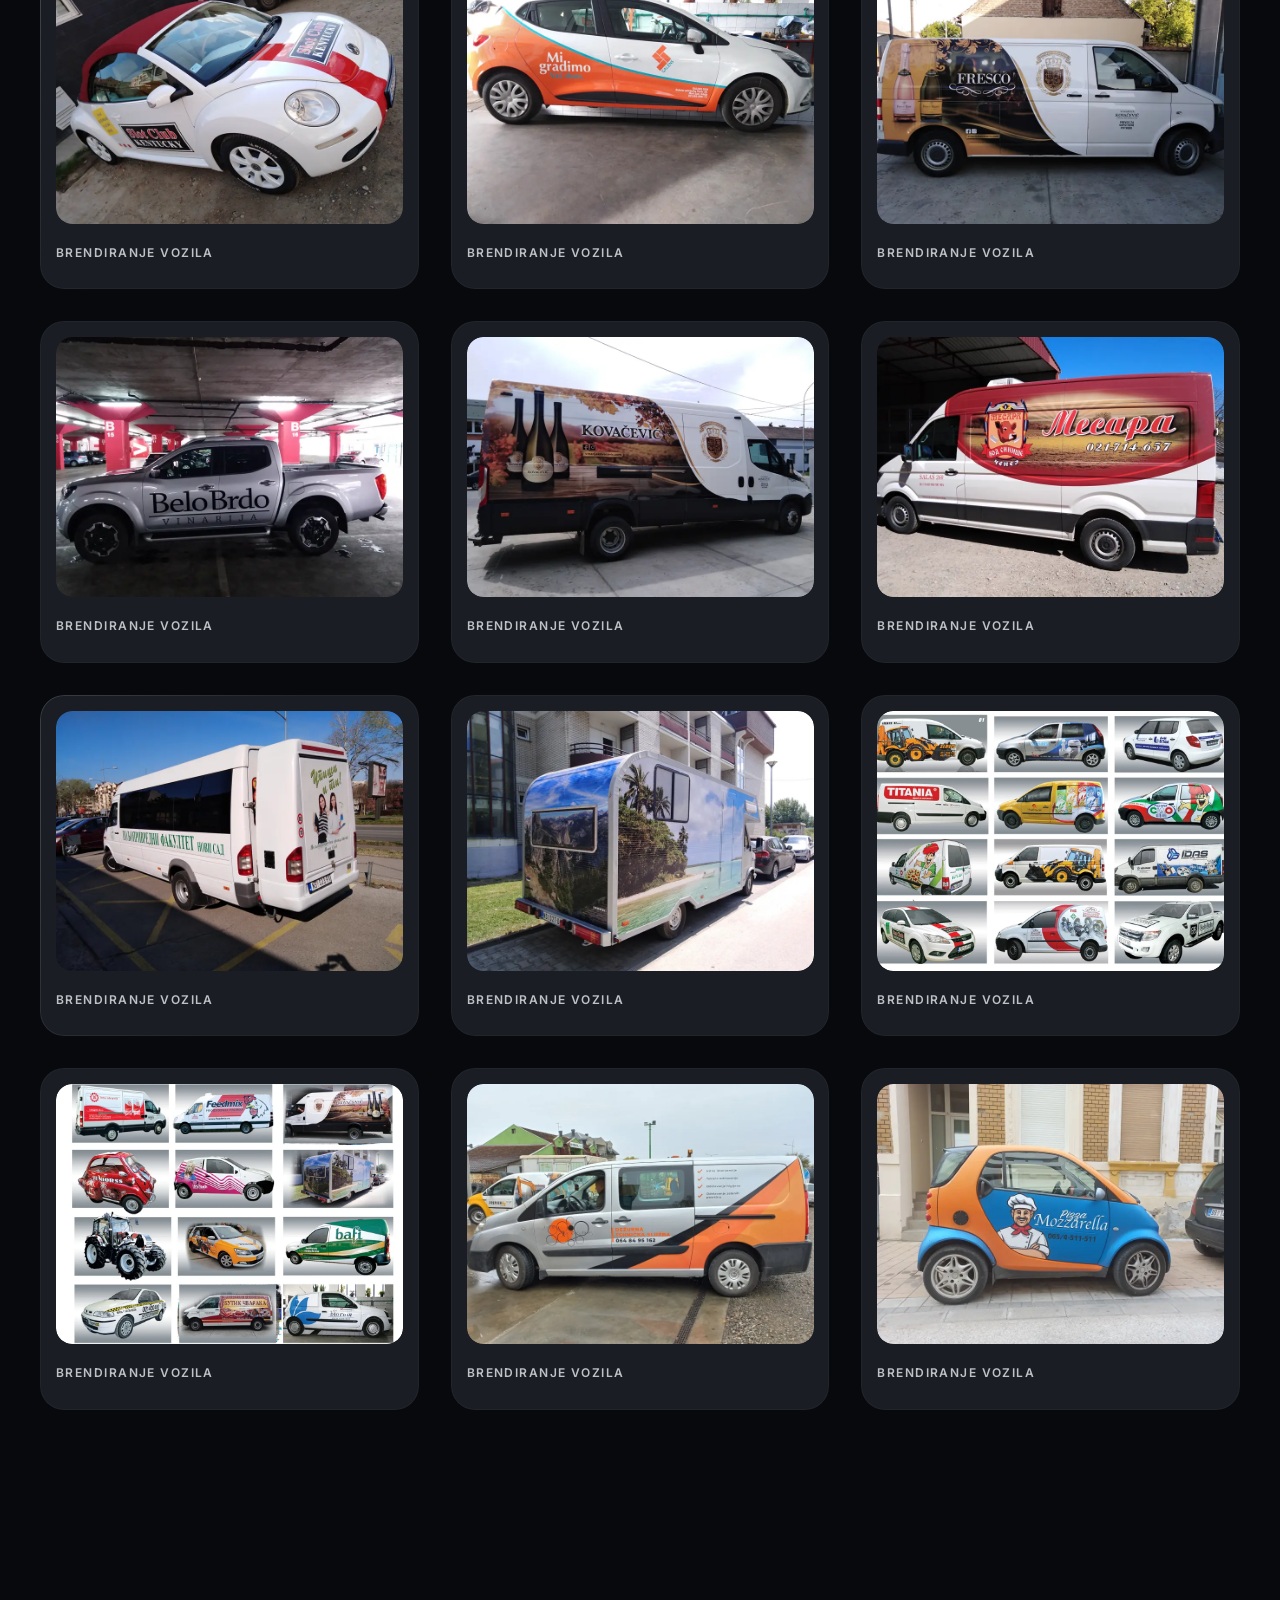
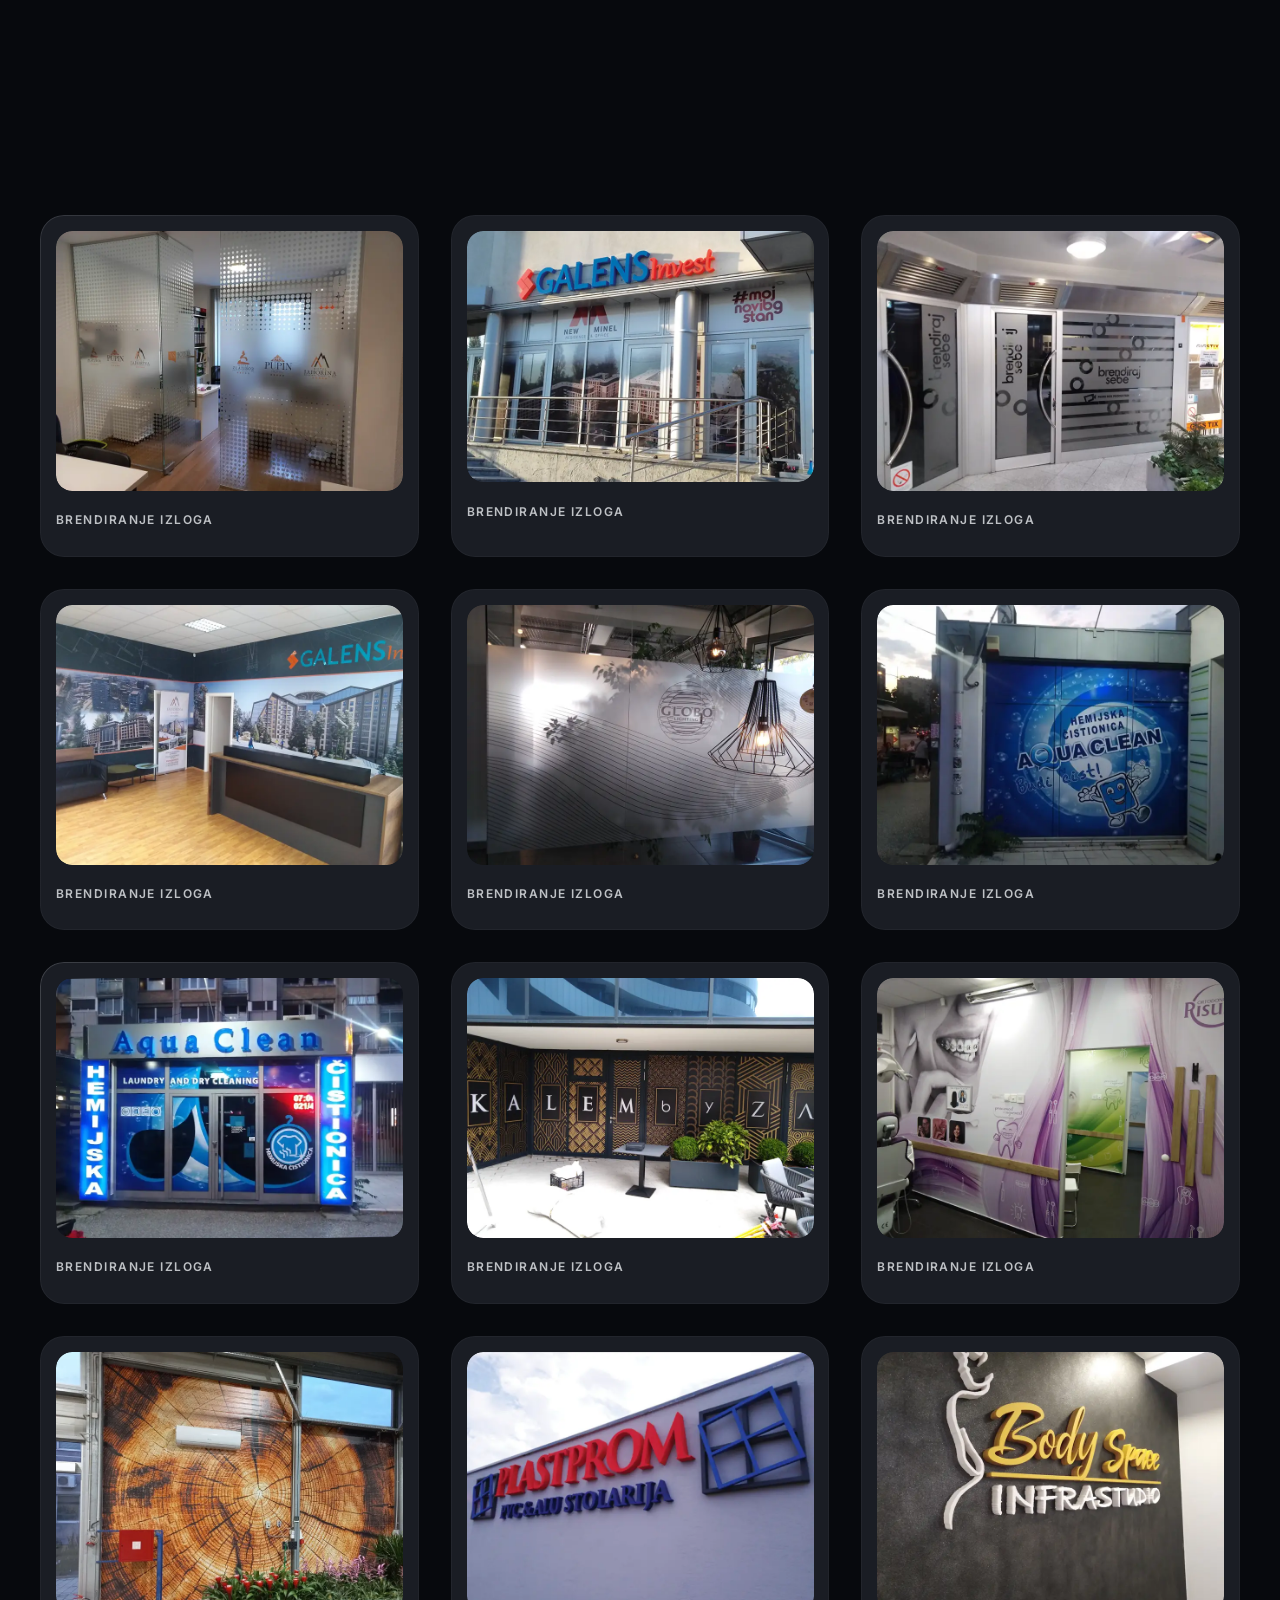
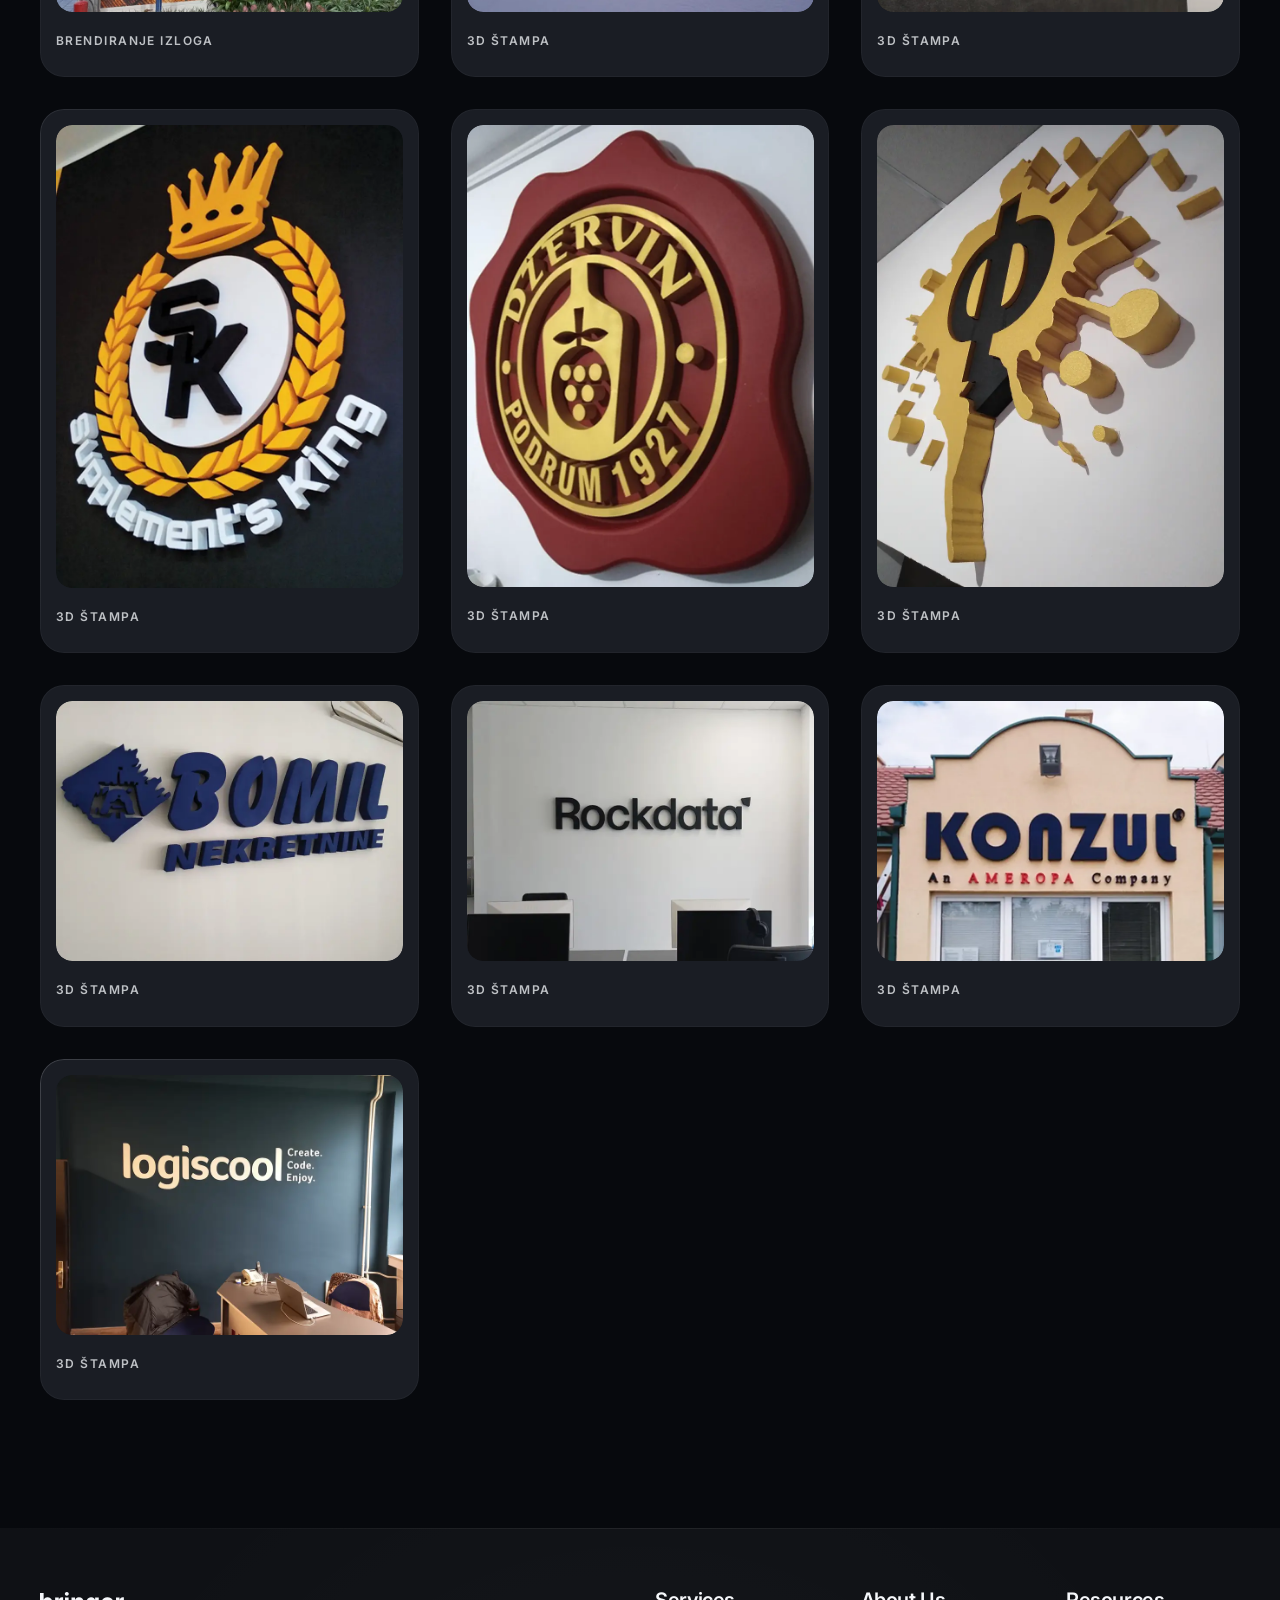
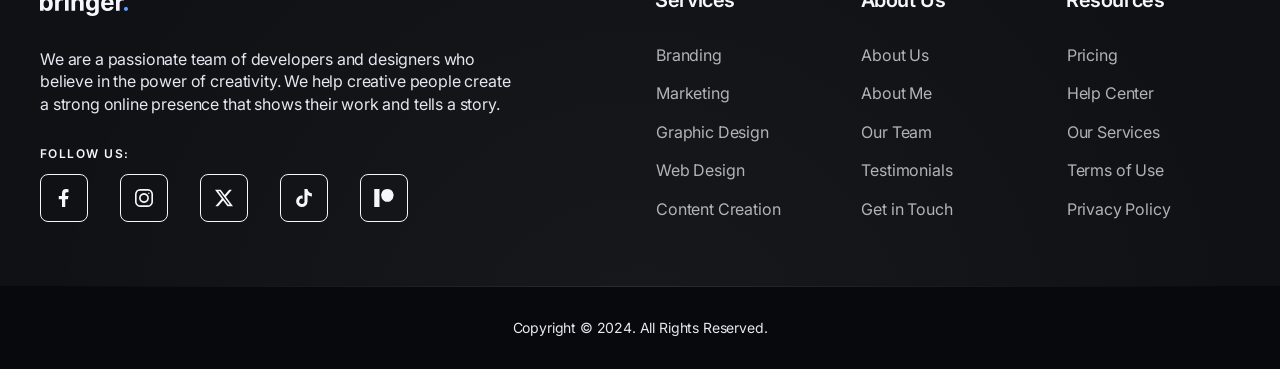
==== commit c45fd0c3: "Updated" ====
--- a/home06.html
+++ b/home06.html
@@ -38,98 +38,37 @@
       <div class="bringer-header-mp">
         <nav class="bringer-nav">
           <ul class="main-menu" data-stagger-appear="fade-down" data-stagger-delay="75">
-            <li class="current-menu-parent">
-              <a href="#">Home</a>
+            <li>
+              <a class="nav-link" href="#start">Početak</a>
+            </li>
+            <li>
+              <a class="nav-link" href="#usluge">Usluge</a>
+            </li>
+            <li>
+              <a href="#">Naši radovi</a>
               <ul class="sub-menu">
                 <li>
-                  <a href="index.html">Home 01</a>
+                  <a class="nav-link" href="#posteri">Paneli, Posteri, Reklame i dr.</a>
                 </li>
                 <li>
-                  <a href="home02.html">Home 02</a>
+                  <a class="nav-link" href="#posteri">Digitalna Štampa</a>
                 </li>
                 <li>
-                  <a href="home03.html">Home 03</a>
+                  <a class="nav-link" href="#zidovi">Zidna grafika</a>
                 </li>
                 <li>
-                  <a href="home04.html">Home 04</a>
+                  <a class="nav-link" href="#brendiranje-vozila">Brendiranje Vozila</a>
                 </li>
                 <li>
-                  <a href="home05.html">Home 05</a>
-                </li>
-                <li class="current-menu-item">
-                  <a href="home06.html">Home 06</a>
+                  <a class="nav-link" href="#brendiranje-izloga">Brendiranje Izloga</a>
                 </li>
                 <li>
-                  <a href="home07.html">Home 07</a>
-                </li>
-                <li>
-                  <a href="home08.html">Home 08</a>
+                  <a class="nav-link" href="#3d">3D Štampa</a>
                 </li>
               </ul>
             </li>
             <li>
-              <a href="#">About Us</a>
-              <ul class="sub-menu">
-                <li>
-                  <a href="about-us.html">About Us</a>
-                </li>
-                <li>
-                  <a href="about-me.html">About Me</a>
-                </li>
-                <li>
-                  <a href="team-member.html">Team Member</a>
-                </li>
-              </ul>
-            </li>
-            <li>
-              <a href="#">Pages</a>
-              <ul class="sub-menu">
-                <li>
-                  <a href="services.html">Our Services</a>
-                </li>
-                <li>
-                  <a href="service-details.html">Service Details</a>
-                </li>
-                <li>
-                  <a href="pricing.html">Pricing</a>
-                </li>
-                <li>
-                  <a href="faq.html">F.A.Q.</a>
-                </li>
-                <li>
-                  <a href="testimonials.html">Testimonials</a>
-                </li>
-              </ul>
-            </li>
-            <li>
-              <a href="#">Portfolio</a>
-              <ul class="sub-menu">
-                <li>
-                  <a href="portfolio-infinite-list.html">Infinite List</a>
-                </li>
-                <li>
-                  <a href="portfolio-slider.html">Slider</a>
-                </li>
-                <li>
-                  <a href="portfolio-column.html">Column Cards</a>
-                </li>
-                <li>
-                  <a href="portfolio-grid.html">Classic Grid</a>
-                </li>
-                <li class="bringer-menu-divider"></li>
-                <li>
-                  <a href="portfolio-post01.html">Portfolio Details 01</a>
-                </li>
-                <li>
-                  <a href="portfolio-post02.html">Portfolio Details 02</a>
-                </li>
-                <li>
-                  <a href="portfolio-post03.html">Portfolio Details 03</a>
-                </li>
-              </ul>
-            </li>
-            <li>
-              <a href="contacts.html">Contacts</a>
+              <a class="nav-link" href="#kantakt">Kontakt</a>
             </li>
           </ul>
         </nav>
@@ -161,7 +100,7 @@
   <main id="bringer-main">
     <div class="stg-container">
       <!-- Hero Section -->
-      <section>
+      <section id="start">
         <div class="bringer-hero-block bringer-hero-type06">
           <div class="bringer-bento-grid stg-bottom-gap">
             <div class="is-large bringer-masked-block" data-appear="fade-right" data-unload="fade-left">
@@ -193,7 +132,7 @@
       </section>
 
       <!-- Section: Services -->
-      <section class="backlight-top" id="page06">
+      <section class="backlight-top" id="usluge">
         <!-- Section Title -->
         <div class="stg-row bringer-section-title">
           <div class="stg-col-8 stg-offset-2">
@@ -208,6 +147,32 @@
           <div class="stg-col-6" data-unload="fade-left" data-delay="100">
             <div class="bringer-grid-1col">
               <!-- Portfolio List Item -->
+              <div class="bringer-block bringer-portfolio-short-item" data-appear="fade-right" data-delay="300">
+                <div class="bringer-portfolio-thmb">
+                  <img class="bringer-lazy" src="img/null.png" data-src="img/home/services/poster.webp" alt="" width="1200" height="1200">
+                </div>
+                <div class="bringer-portfolio-short-title">
+                  <!-- <span class="bringer-meta">Advertising</span> -->
+                  <h6>Štampa Postera, Digitalna Štampa</h6>
+                </div>
+                <span class="bringer-icon bringer-icon-explore"></span>
+                <a href="#posteri"></a>
+              </div><!-- .bringer-portfolio-short-item -->
+
+              <!-- Portfolio List Item -->
+              <div class="bringer-block bringer-portfolio-short-item" data-appear="fade-right" data-delay="300">
+                <div class="bringer-portfolio-thmb">
+                  <img class="bringer-lazy" src="img/null.png" data-src="img/home/services/zidna-grafika.webp" alt="" width="1200" height="1200">
+                </div>
+                <div class="bringer-portfolio-short-title">
+                  <!-- <span class="bringer-meta">Advertising</span> -->
+                  <h6>Zidna Grafika</h6>
+                </div>
+                <span class="bringer-icon bringer-icon-explore"></span>
+                <a href="#zidovi"></a>
+              </div><!-- .bringer-portfolio-short-item -->
+
+              <!-- Portfolio List Item -->
               <div class="bringer-block bringer-portfolio-short-item" data-appear="fade-right" data-delay="0">
                 <div class="bringer-portfolio-thmb">
                   <img class="bringer-lazy" src="img/null.png" data-src="img/home/services/brendiranje-vozila.webp" alt="brendiranje vozila" width="1200" height="1200">
@@ -216,8 +181,8 @@
                   <!-- <span class="bringer-meta">Branding</span> -->
                   <h6>Brendiranje Vozila</h6>
                 </div>
-                <!-- <span class="bringer-icon bringer-icon-explore"></span> -->
-                <!-- <a href="portfolio-post01.html"></a> -->
+                <span class="bringer-icon bringer-icon-explore"></span>
+                <a href="#brendiranje-auta"></a>
               </div><!-- .bringer-portfolio-short-item -->
 
               <!-- Portfolio List Item -->
@@ -229,8 +194,8 @@
                   <!-- <span class="bringer-meta">Advertising</span> -->
                   <h6>Brendiranje Izloga</h6>
                 </div>
-                <!-- <span class="bringer-icon bringer-icon-explore"></span> -->
-                <!-- <a href="portfolio-post02.html"></a> -->
+                <span class="bringer-icon bringer-icon-explore"></span>
+                <a href="#brendiranje-izloga"></a>
               </div><!-- .bringer-portfolio-short-item -->
 
               <!-- Portfolio List Item -->
@@ -242,58 +207,19 @@
                   <!-- <span class="bringer-meta">Marketing</span> -->
                   <h6>3D Štampa</h6>
                 </div>
-                <!-- <span class="bringer-icon bringer-icon-explore"></span> -->
-                <!-- <a href="portfolio-post03.html"></a> -->
+                <span class="bringer-icon bringer-icon-explore"></span>
+                <a href="#3d"></a>
               </div><!-- .bringer-portfolio-short-item -->
 
-              <!-- Portfolio List Item -->
-              <div class="bringer-block bringer-portfolio-short-item" data-appear="fade-right" data-delay="300">
-                <div class="bringer-portfolio-thmb">
-                  <img class="bringer-lazy" src="img/null.png" data-src="img/home/services/zidna-grafika.webp" alt="" width="1200" height="1200">
-                </div>
+              <!-- Learn More -->
+              <div class="bringer-portfolio-short-item bringer-portfolio-short-more" data-appear="fade-right" data-delay="400">
                 <div class="bringer-portfolio-short-title">
-                  <!-- <span class="bringer-meta">Advertising</span> -->
-                  <h6>Zidna Grafika</h6>
-                </div>
-                <!-- <span class="bringer-icon bringer-icon-explore"></span> -->
-                <!-- <a href="portfolio-post04.html"></a> -->
-              </div><!-- .bringer-portfolio-short-item -->
-
-              <!-- Portfolio List Item -->
-              <div class="bringer-block bringer-portfolio-short-item" data-appear="fade-right" data-delay="300">
-                <div class="bringer-portfolio-thmb">
-                  <img class="bringer-lazy" src="img/null.png" data-src="img/home/services/poster.webp" alt="" width="1200" height="1200">
-                </div>
-                <div class="bringer-portfolio-short-title">
-                  <!-- <span class="bringer-meta">Advertising</span> -->
-                  <h6>Štampa Postera</h6>
-                </div>
-                <!-- <span class="bringer-icon bringer-icon-explore"></span>
-                <a href="portfolio-post04.html"></a> -->
-              </div><!-- .bringer-portfolio-short-item -->
-
-              <!-- Portfolio List Item -->
-              <div class="bringer-block bringer-portfolio-short-item" data-appear="fade-right" data-delay="300">
-                <div class="bringer-portfolio-thmb">
-                  <img class="bringer-lazy" src="img/null.png" data-src="img/home/services/digitalna-stampa.webp" alt="" width="1200" height="1200">
-                </div>
-                <div class="bringer-portfolio-short-title">
-                  <!-- <span class="bringer-meta">Advertising</span> -->
-                  <h6>Digitalna Štampa</h6>
-                </div>
-                <!-- <span class="bringer-icon bringer-icon-explore"></span> -->
-                <!-- <a href="portfolio-post04.html"></a> -->
-              </div><!-- .bringer-portfolio-short-item -->
-
-              <!-- Learn More -->
-              <!-- <div class="bringer-portfolio-short-item bringer-portfolio-short-more" data-appear="fade-right" data-delay="400">
-                <div class="bringer-portfolio-short-title">
-                  <span class="bringer-label">Click to explore</span>
-                  <h6>Full Portfolio</h6>
+                  <span class="bringer-label">slobodno nas</span>
+                  <h6>Pozovite</h6>
                 </div>
                 <span class="bringer-icon bringer-icon-explore"></span>
-                <a href="portfolio-infinite-list.html"></a>
-              </div> -->
+                <a href="tel:+38163123456"></a>
+              </div>
             </div>
           </div>
           <div class="stg-col-6 stg-tp-bottom-gap" data-unload="fade-right" data-delay="200">
@@ -305,18 +231,17 @@
       </section>
 
       <!-- Portfolio Grid -->
-      <section>
+      <section id="portfolio">
         <div class="stg-row bringer-section-title">
           <div class="stg-col-8 stg-offset-2">
             <div class="align-center">
               <h2 data-appear="fade-up" data-unload="fade-up">Naši radovi</h2>
-              <!-- <p class="bringer-large-text" data-appear="fade-up" data-unload="fade-up" data-delay="100">We offer a wide range of creative services to help businesses of all sizes achieve their goals. Our services include:</p> -->
             </div>
           </div>
         </div>
         <div class="bringer-grid-3cols bringer-tp-grid-2cols bringer-tp-centered-last-item stg-normal-gap bringer-parallax-media" data-stagger-appear="fade-up" data-threshold="0.5" data-stagger-delay="150" data-stagger-unload="fade-up">
 
-          <div class="bringer-block bringer-portfolio-card">
+          <div class="bringer-block bringer-portfolio-card" id="posteri">
             <div class="bringer-portfolio-card-image">
               <img class="bringer-lazy" src="img/null.png" data-src="img/portfolio/ostalo/panel-poster-reklame-v-1.webp" alt="" width="1200" height="1200">
             </div>
@@ -547,13 +472,13 @@
             </div>
           </div>
 
-          <div class="bringer-block bringer-portfolio-card">
+          <div class="bringer-block bringer-portfolio-card" id="zidovi">
             <div class="bringer-portfolio-card-image">
               <img class="bringer-lazy" src="img/null.png" data-src="img/portfolio/zid/zid-v-1.webp" alt="" width="1200" height="1200">
             </div>
             <div class="bringer-portfolio-card-footer">
               <div class="bringer-portfolio-card-title">
-                <span class="bringer-meta">Zidovi</span>
+                <span class="bringer-meta">Zidna grafika</span>
               </div>
             </div>
           </div>
@@ -564,7 +489,7 @@
             </div>
             <div class="bringer-portfolio-card-footer">
               <div class="bringer-portfolio-card-title">
-                <span class="bringer-meta">Zidovi</span>
+                <span class="bringer-meta">Zidna grafika</span>
               </div>
             </div>
           </div>
@@ -575,7 +500,7 @@
             </div>
             <div class="bringer-portfolio-card-footer">
               <div class="bringer-portfolio-card-title">
-                <span class="bringer-meta">Zidovi</span>
+                <span class="bringer-meta">Zidna grafika</span>
               </div>
             </div>
           </div>
@@ -586,7 +511,7 @@
             </div>
             <div class="bringer-portfolio-card-footer">
               <div class="bringer-portfolio-card-title">
-                <span class="bringer-meta">Zidovi</span>
+                <span class="bringer-meta">Zidna grafika</span>
               </div>
             </div>
           </div>
@@ -597,7 +522,7 @@
             </div>
             <div class="bringer-portfolio-card-footer">
               <div class="bringer-portfolio-card-title">
-                <span class="bringer-meta">Zidovi</span>
+                <span class="bringer-meta">Zidna grafika</span>
               </div>
             </div>
           </div>
@@ -608,7 +533,7 @@
             </div>
             <div class="bringer-portfolio-card-footer">
               <div class="bringer-portfolio-card-title">
-                <span class="bringer-meta">Zidovi</span>
+                <span class="bringer-meta">Zidna grafika</span>
               </div>
             </div>
           </div>
@@ -619,7 +544,7 @@
             </div>
             <div class="bringer-portfolio-card-footer">
               <div class="bringer-portfolio-card-title">
-                <span class="bringer-meta">Zidovi</span>
+                <span class="bringer-meta">Zidna grafika</span>
               </div>
             </div>
           </div>
@@ -630,7 +555,7 @@
             </div>
             <div class="bringer-portfolio-card-footer">
               <div class="bringer-portfolio-card-title">
-                <span class="bringer-meta">Zidovi</span>
+                <span class="bringer-meta">Zidna grafika</span>
               </div>
             </div>
           </div>
@@ -641,7 +566,7 @@
             </div>
             <div class="bringer-portfolio-card-footer">
               <div class="bringer-portfolio-card-title">
-                <span class="bringer-meta">Zidovi</span>
+                <span class="bringer-meta">Zidna grafika</span>
               </div>
             </div>
           </div>
@@ -652,7 +577,7 @@
             </div>
             <div class="bringer-portfolio-card-footer">
               <div class="bringer-portfolio-card-title">
-                <span class="bringer-meta">Zidovi</span>
+                <span class="bringer-meta">Zidna grafika</span>
               </div>
             </div>
           </div>
@@ -663,7 +588,7 @@
             </div>
             <div class="bringer-portfolio-card-footer">
               <div class="bringer-portfolio-card-title">
-                <span class="bringer-meta">Zidovi</span>
+                <span class="bringer-meta">Zidna grafika</span>
               </div>
             </div>
           </div>
@@ -674,7 +599,7 @@
             </div>
             <div class="bringer-portfolio-card-footer">
               <div class="bringer-portfolio-card-title">
-                <span class="bringer-meta">Zidovi</span>
+                <span class="bringer-meta">Zidna grafika</span>
               </div>
             </div>
           </div>
@@ -685,7 +610,7 @@
             </div>
             <div class="bringer-portfolio-card-footer">
               <div class="bringer-portfolio-card-title">
-                <span class="bringer-meta">Zidovi</span>
+                <span class="bringer-meta">Zidna grafika</span>
               </div>
             </div>
           </div>
@@ -696,7 +621,7 @@
             </div>
             <div class="bringer-portfolio-card-footer">
               <div class="bringer-portfolio-card-title">
-                <span class="bringer-meta">Zidovi</span>
+                <span class="bringer-meta">Zidna grafika</span>
               </div>
             </div>
           </div>
@@ -707,7 +632,7 @@
             </div>
             <div class="bringer-portfolio-card-footer">
               <div class="bringer-portfolio-card-title">
-                <span class="bringer-meta">Zidovi</span>
+                <span class="bringer-meta">Zidna grafika</span>
               </div>
             </div>
           </div>
@@ -718,7 +643,7 @@
             </div>
             <div class="bringer-portfolio-card-footer">
               <div class="bringer-portfolio-card-title">
-                <span class="bringer-meta">Zidovi</span>
+                <span class="bringer-meta">Zidna grafika</span>
               </div>
             </div>
           </div>
@@ -729,12 +654,12 @@
             </div>
             <div class="bringer-portfolio-card-footer">
               <div class="bringer-portfolio-card-title">
-                <span class="bringer-meta">Zidovi</span>
-              </div>
-            </div>
-          </div>
-
-          <div class="bringer-block bringer-portfolio-card">
+                <span class="bringer-meta">Zidna grafika</span>
+              </div>
+            </div>
+          </div>
+
+          <div class="bringer-block bringer-portfolio-card" id="brendiranje-auta">
             <div class="bringer-portfolio-card-image">
               <img class="bringer-lazy" src="img/null.png" data-src="img/portfolio/branding-auta/branding-auta-1.webp" alt="" width="1200" height="1200">
             </div>
@@ -888,7 +813,7 @@
             </div>
           </div>
 
-          <div class="bringer-block bringer-portfolio-card">
+          <div class="bringer-block bringer-portfolio-card" id="brendiranje-izloga">
             <div class="bringer-portfolio-card-image">
               <img class="bringer-lazy" src="img/null.png" data-src="img/portfolio/branding-izlozi/branding-izloga-1.webp" alt="" width="1200" height="1200">
             </div>
@@ -1016,6 +941,105 @@
             <div class="bringer-portfolio-card-footer">
               <div class="bringer-portfolio-card-title">
                 <span class="bringer-meta">Brendiranje izloga</span>
+              </div>
+            </div>
+          </div>
+
+          <div class="bringer-block bringer-portfolio-card" id="3d">
+            <div class="bringer-portfolio-card-image">
+              <img class="bringer-lazy" src="img/null.png" data-src="img/portfolio/3d/3d-h-1.webp" alt="" width="1200" height="1200">
+            </div>
+            <div class="bringer-portfolio-card-footer">
+              <div class="bringer-portfolio-card-title">
+                <span class="bringer-meta">3D štampa</span>
+              </div>
+            </div>
+          </div>
+
+          <div class="bringer-block bringer-portfolio-card">
+            <div class="bringer-portfolio-card-image">
+              <img class="bringer-lazy" src="img/null.png" data-src="img/portfolio/3d/3d-h-2.webp" alt="" width="1200" height="1200">
+            </div>
+            <div class="bringer-portfolio-card-footer">
+              <div class="bringer-portfolio-card-title">
+                <span class="bringer-meta">3D štampa</span>
+              </div>
+            </div>
+          </div>
+
+          <div class="bringer-block bringer-portfolio-card">
+            <div class="bringer-portfolio-card-image">
+              <img class="bringer-lazy" src="img/null.png" data-src="img/portfolio/3d/3d-v-1.webp" alt="" width="1200" height="1200">
+            </div>
+            <div class="bringer-portfolio-card-footer">
+              <div class="bringer-portfolio-card-title">
+                <span class="bringer-meta">3D štampa</span>
+              </div>
+            </div>
+          </div>
+
+          <div class="bringer-block bringer-portfolio-card">
+            <div class="bringer-portfolio-card-image">
+              <img class="bringer-lazy" src="img/null.png" data-src="img/portfolio/3d/3d-v-2.webp" alt="" width="1200" height="1200">
+            </div>
+            <div class="bringer-portfolio-card-footer">
+              <div class="bringer-portfolio-card-title">
+                <span class="bringer-meta">3D štampa</span>
+              </div>
+            </div>
+          </div>
+
+          <div class="bringer-block bringer-portfolio-card">
+            <div class="bringer-portfolio-card-image">
+              <img class="bringer-lazy" src="img/null.png" data-src="img/portfolio/3d/3d-v-3.webp" alt="" width="1200" height="1200">
+            </div>
+            <div class="bringer-portfolio-card-footer">
+              <div class="bringer-portfolio-card-title">
+                <span class="bringer-meta">3D štampa</span>
+              </div>
+            </div>
+          </div>
+
+          <div class="bringer-block bringer-portfolio-card">
+            <div class="bringer-portfolio-card-image">
+              <img class="bringer-lazy" src="img/null.png" data-src="img/portfolio/3d/3d-h-3.webp" alt="" width="1200" height="1200">
+            </div>
+            <div class="bringer-portfolio-card-footer">
+              <div class="bringer-portfolio-card-title">
+                <span class="bringer-meta">3D štampa</span>
+              </div>
+            </div>
+          </div>
+
+          <div class="bringer-block bringer-portfolio-card">
+            <div class="bringer-portfolio-card-image">
+              <img class="bringer-lazy" src="img/null.png" data-src="img/portfolio/3d/3d-h-4.webp" alt="" width="1200" height="1200">
+            </div>
+            <div class="bringer-portfolio-card-footer">
+              <div class="bringer-portfolio-card-title">
+                <span class="bringer-meta">3D štampa</span>
+              </div>
+            </div>
+          </div>
+
+          <div class="bringer-block bringer-portfolio-card">
+            <div class="bringer-portfolio-card-image">
+              <img class="bringer-lazy" src="img/null.png" data-src="img/portfolio/3d/3d-h-5.webp" alt="" width="1200" height="1200">
+            </div>
+            <div class="bringer-portfolio-card-footer">
+              <div class="bringer-portfolio-card-title">
+                <span class="bringer-meta">3D štampa</span>
+              </div>
+            </div>
+          </div>
+
+          <div class="bringer-block bringer-portfolio-card">
+            <div class="bringer-portfolio-card-image">
+              <img class="bringer-lazy" src="img/null.png" data-src="img/portfolio/3d/3d-h-6.webp" alt="" width="1200" height="1200">
+            </div>
+            <div class="bringer-portfolio-card-footer">
+              <div class="bringer-portfolio-card-title">
+                <span class="bringer-meta">3D štampa</span>
               </div>
             </div>
           </div>
@@ -1055,7 +1079,7 @@
     <!-- Footer -->
     <footer id="bringer-footer" data-appear="fade-up" data-unload="fade-down">
       <!-- Footer Widgets Area -->
-      <div class="bringer-footer-widgets">
+      <div class="bringer-footer-widgets" id="kontakt">
         <div class="stg-container">
           <div class="stg-row" data-stagger-appear="fade-left" data-stagger-delay="100">
             <div class="stg-col-5 stg-tp-col-12 stg-tp-bottom-gap-l">
--- a/css/config.css
+++ b/css/config.css
@@ -26,7 +26,7 @@
   --bringer-s-heading-fade: #f5f7fac0;
 
   /* Used as a color for general content */
-  --bringer-s-text: #c5c7ce;
+  --bringer-s-text: #e5e8f0;
 
   /* A background color for accents, like buttons, highlighted blocks, etc. */
   --bringer-s-accent: #3f6ee9;
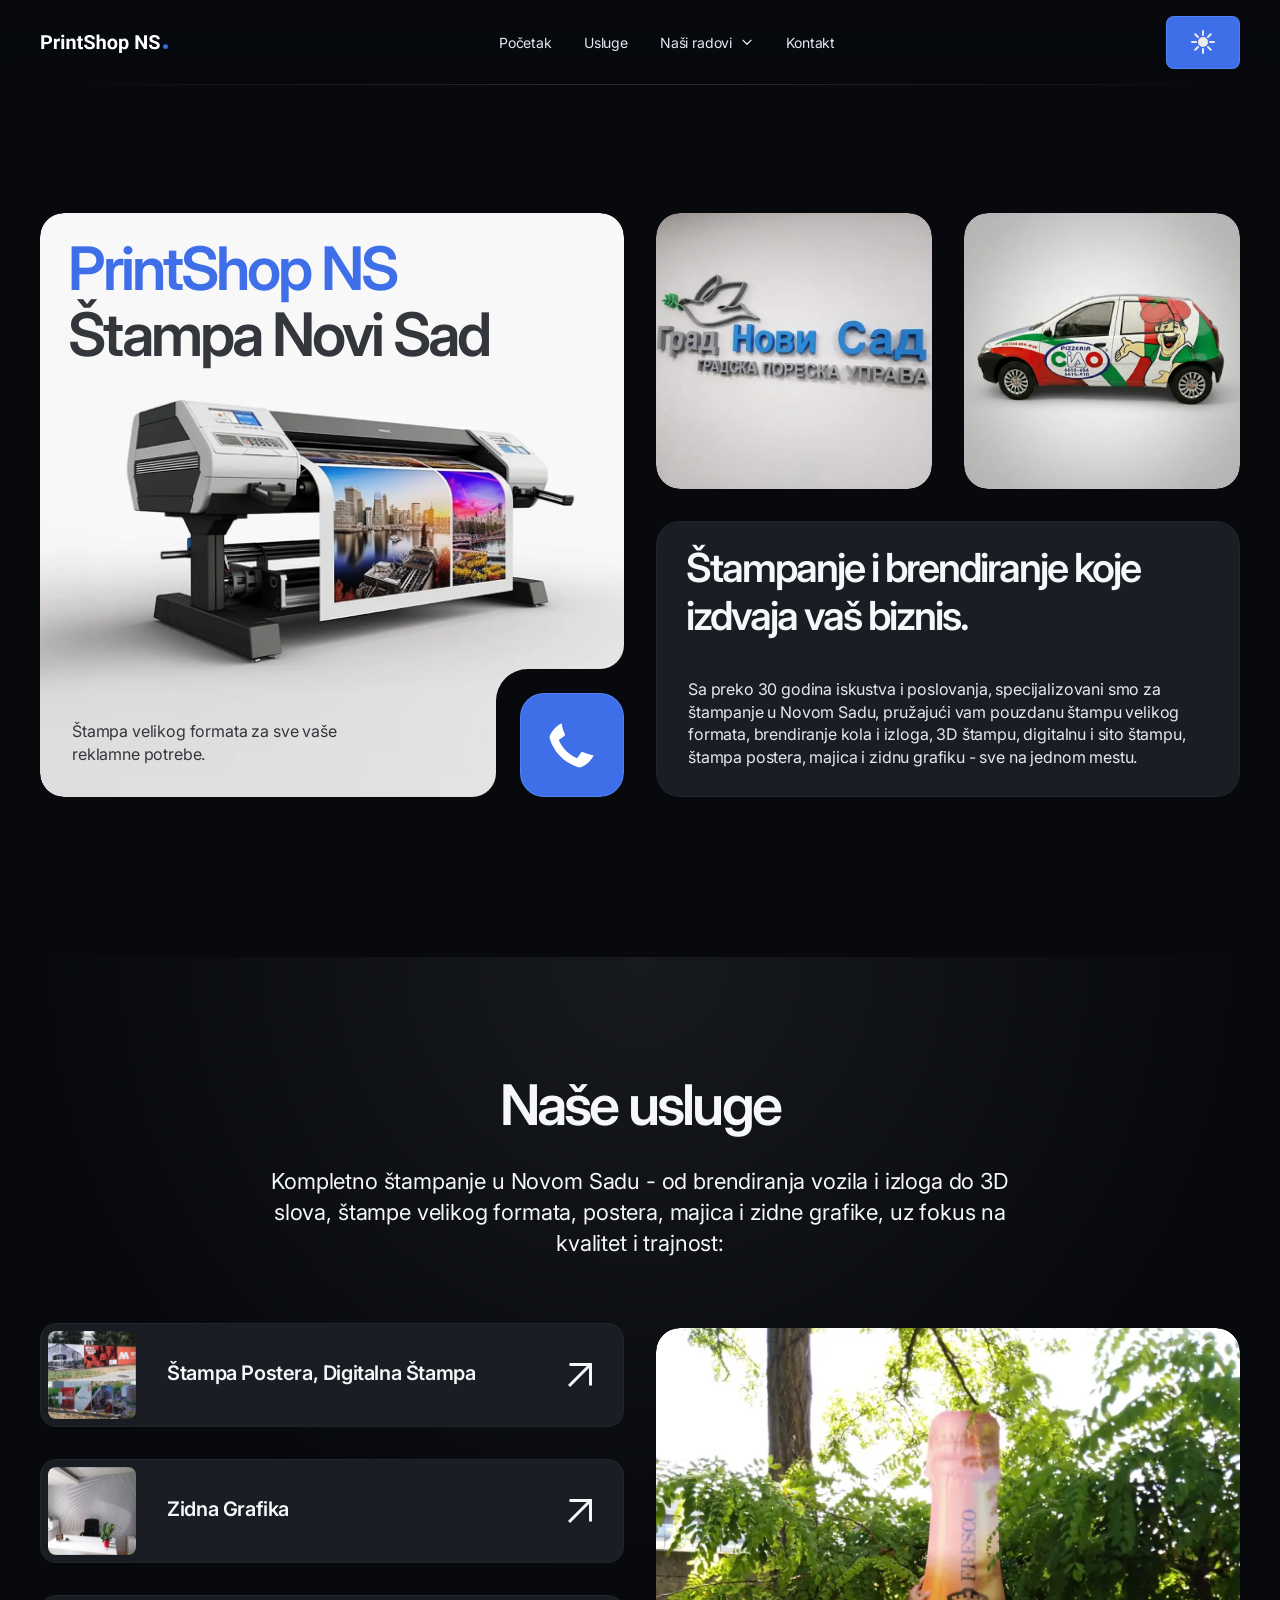
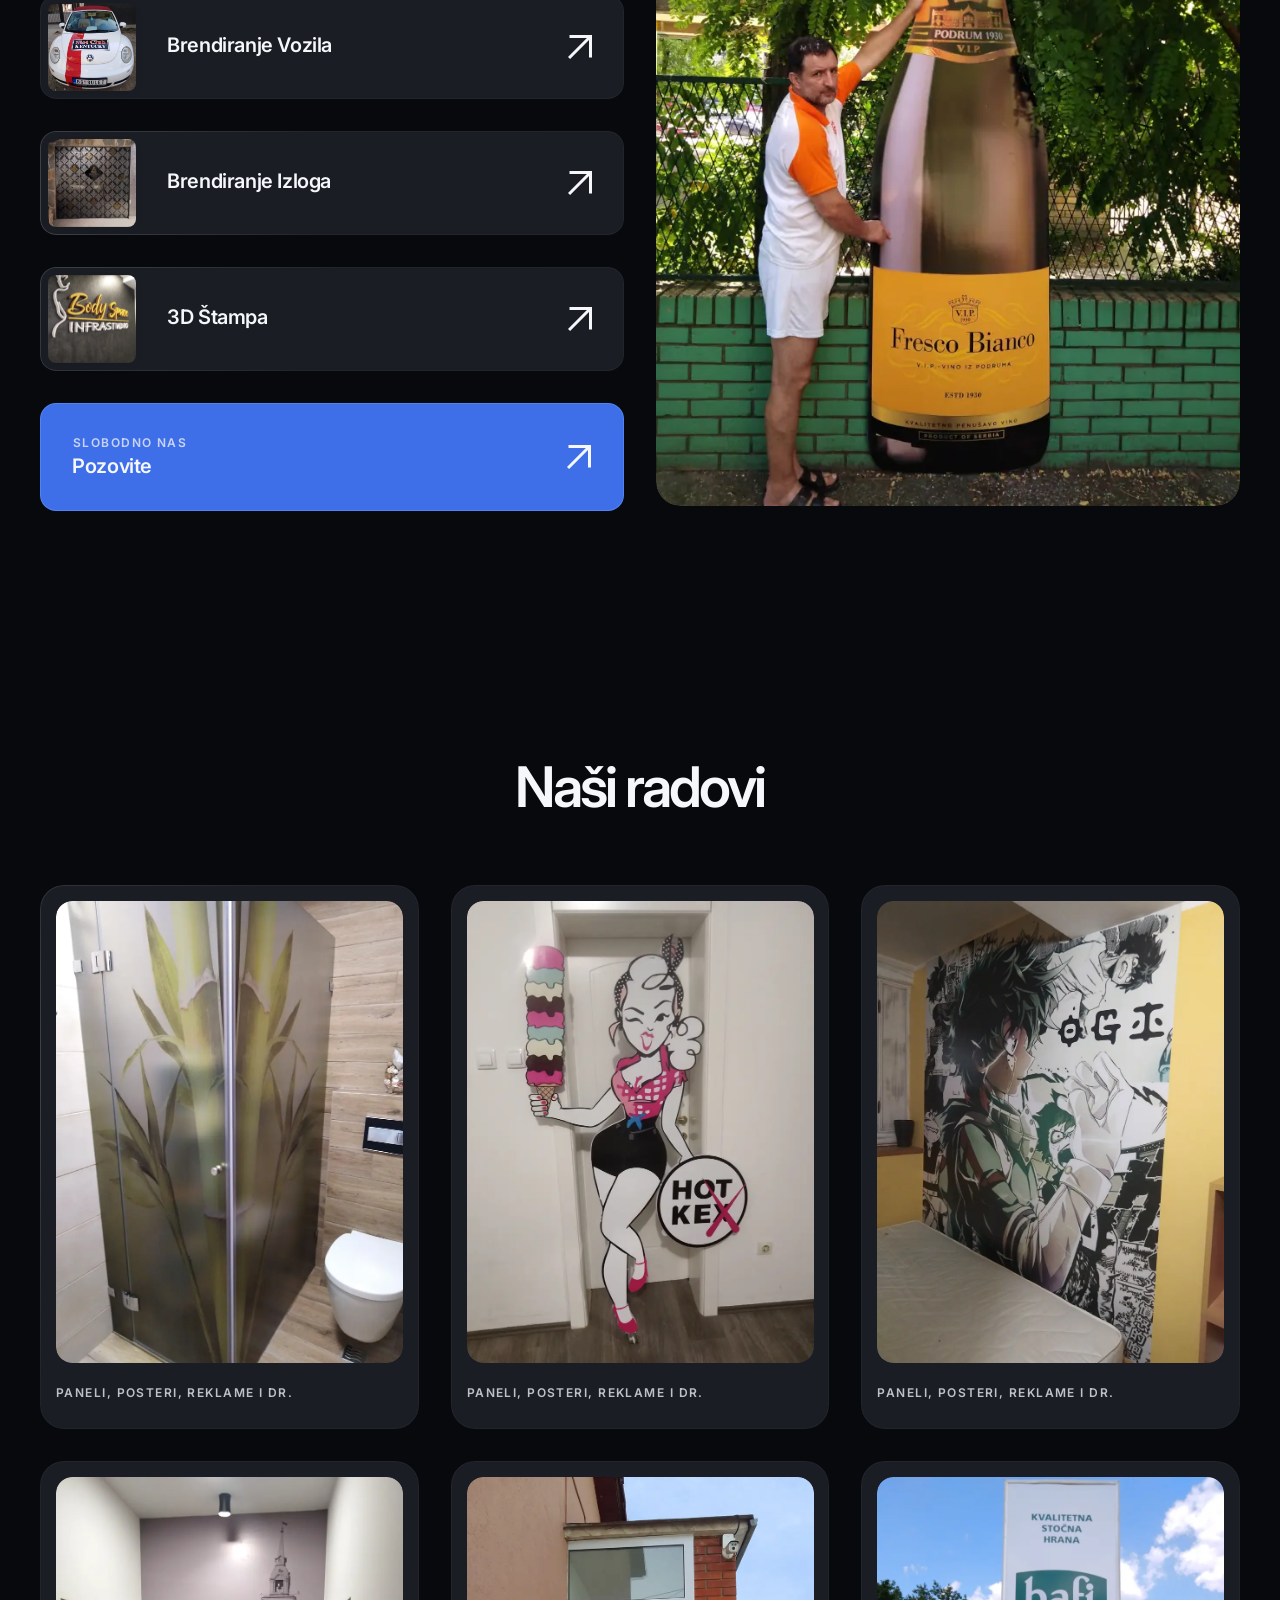
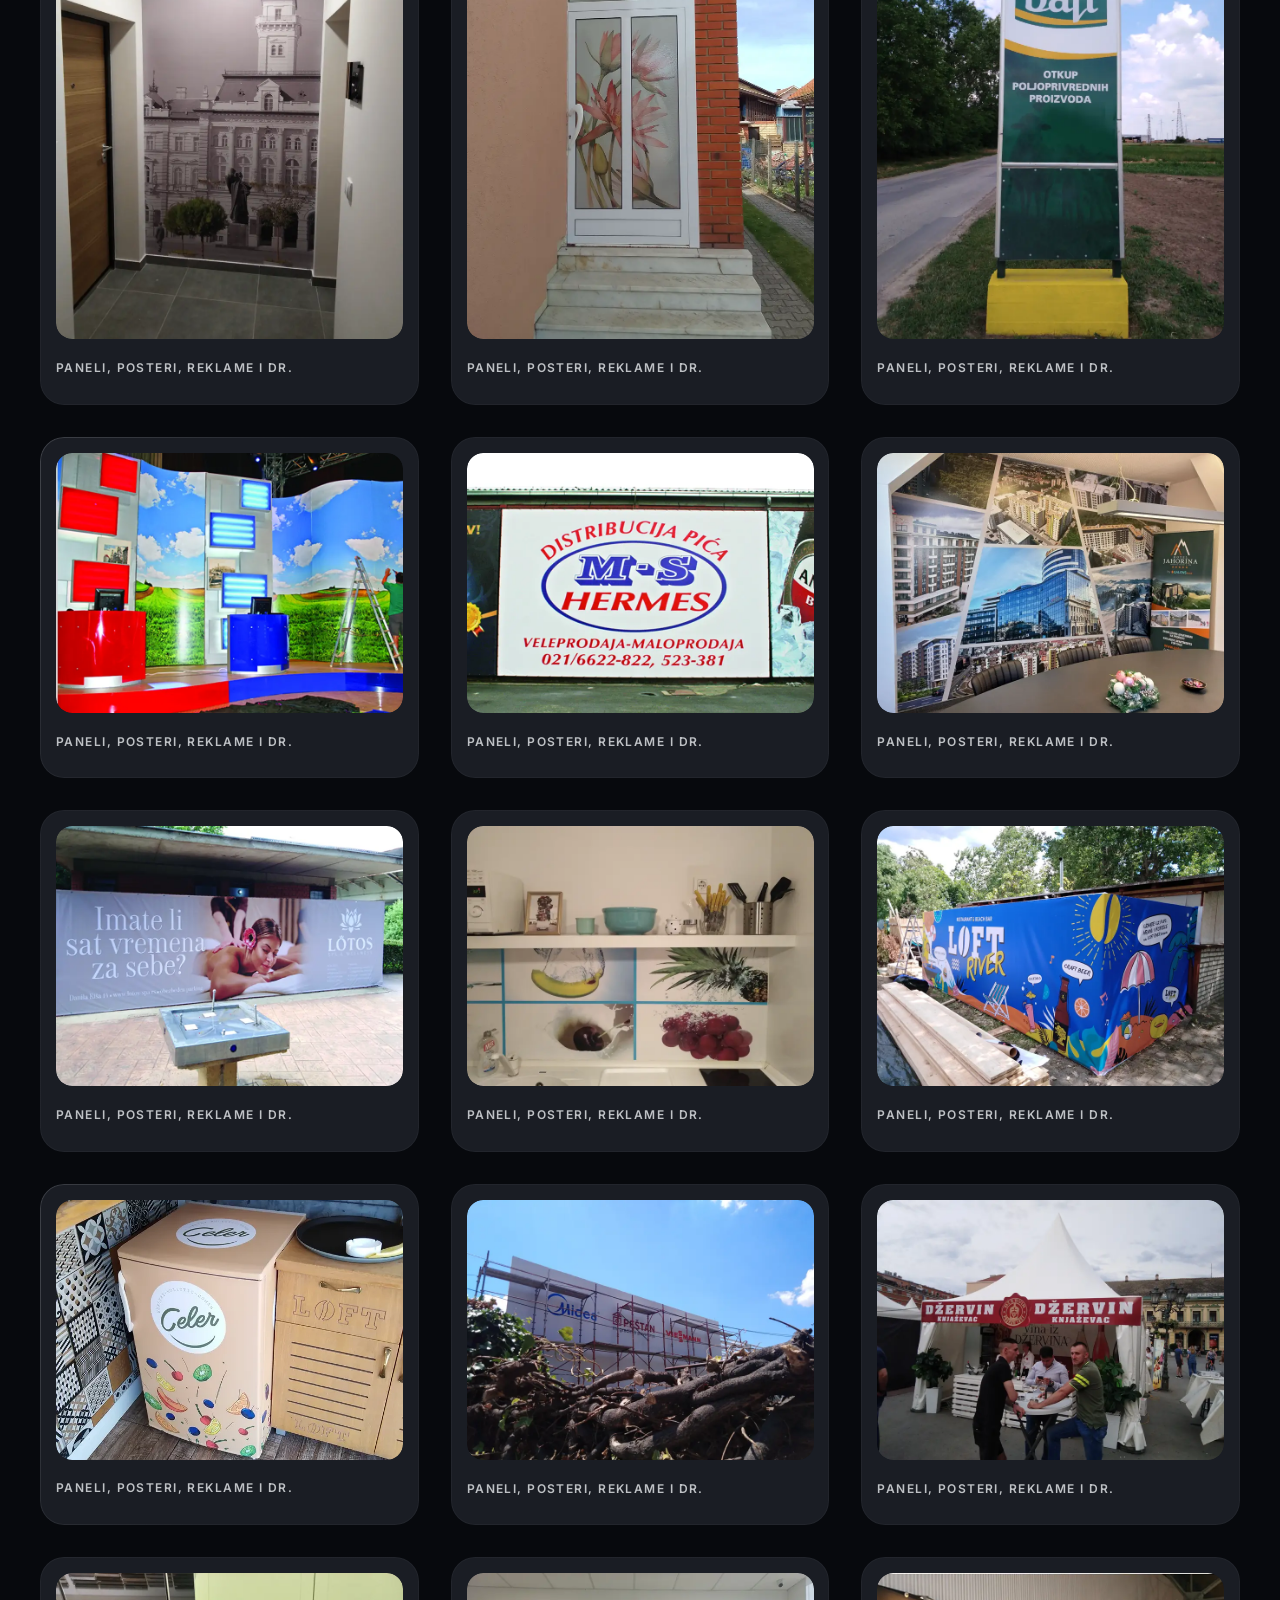
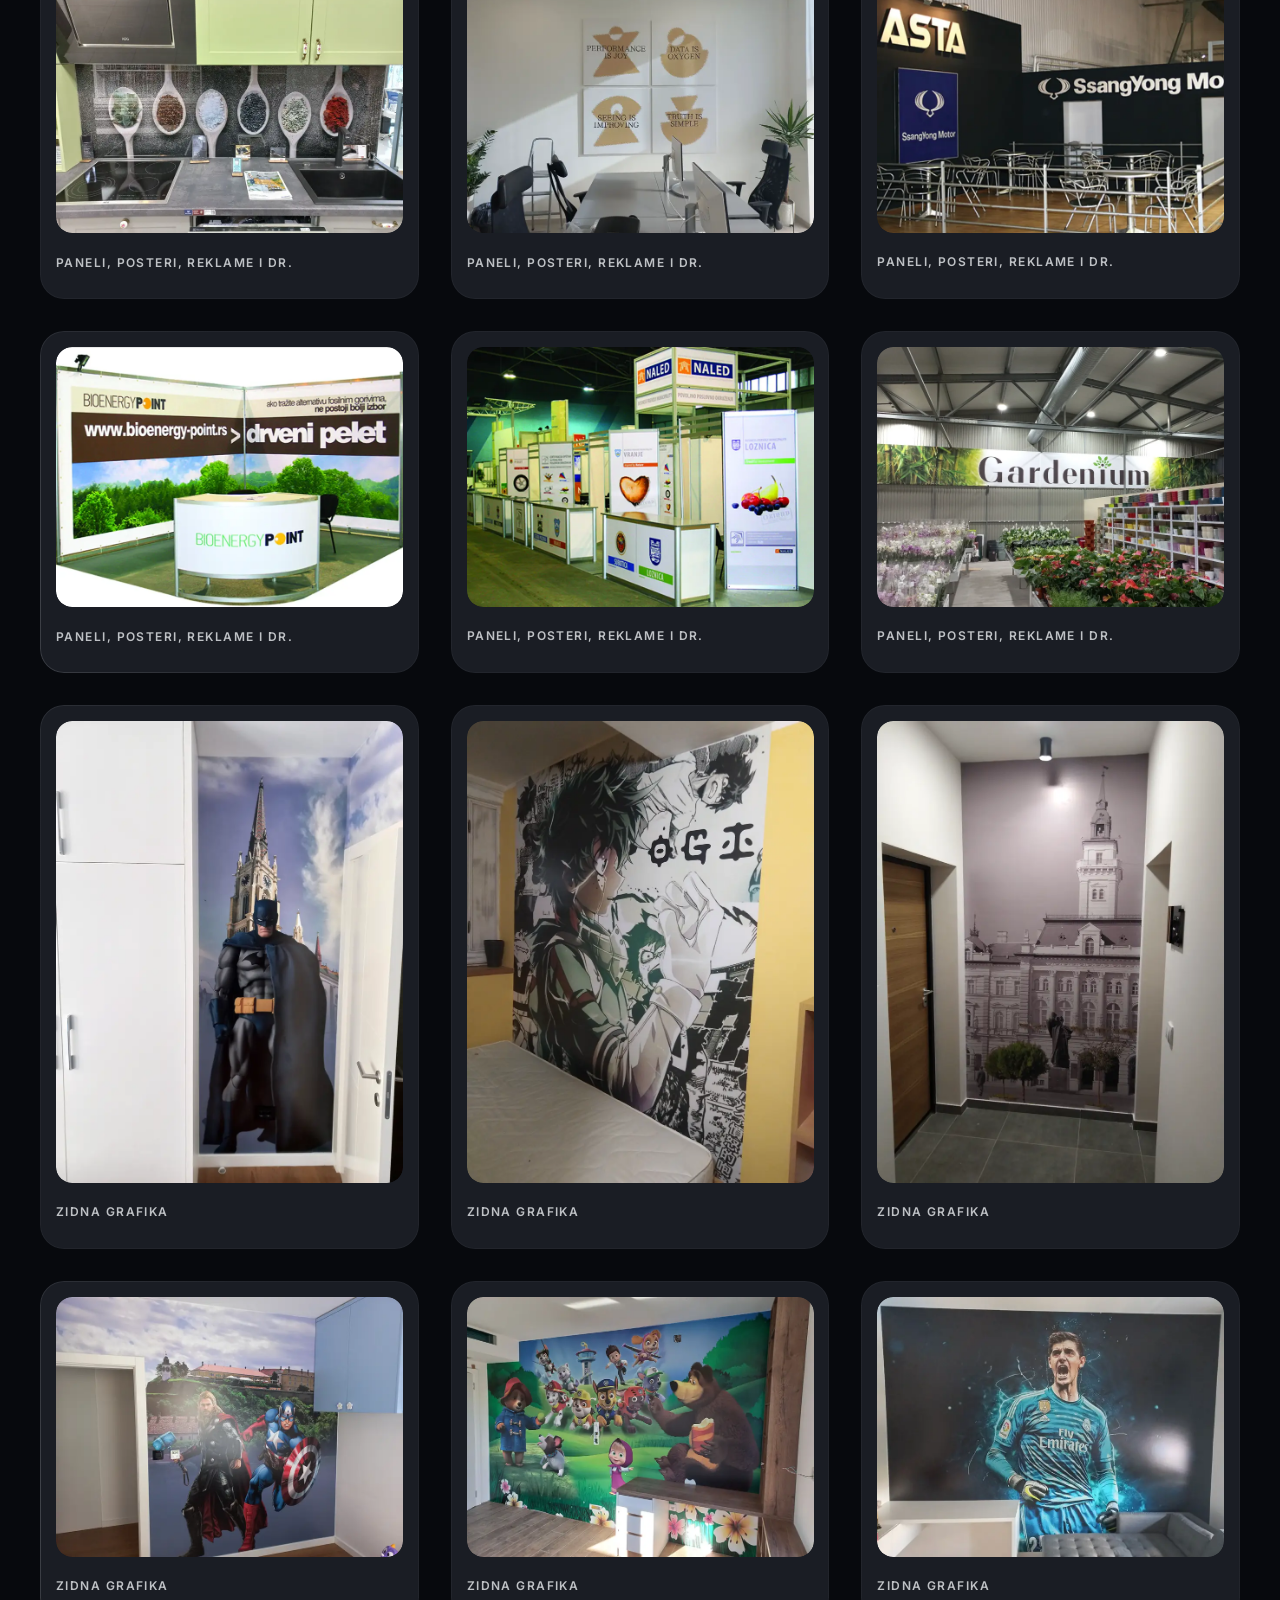
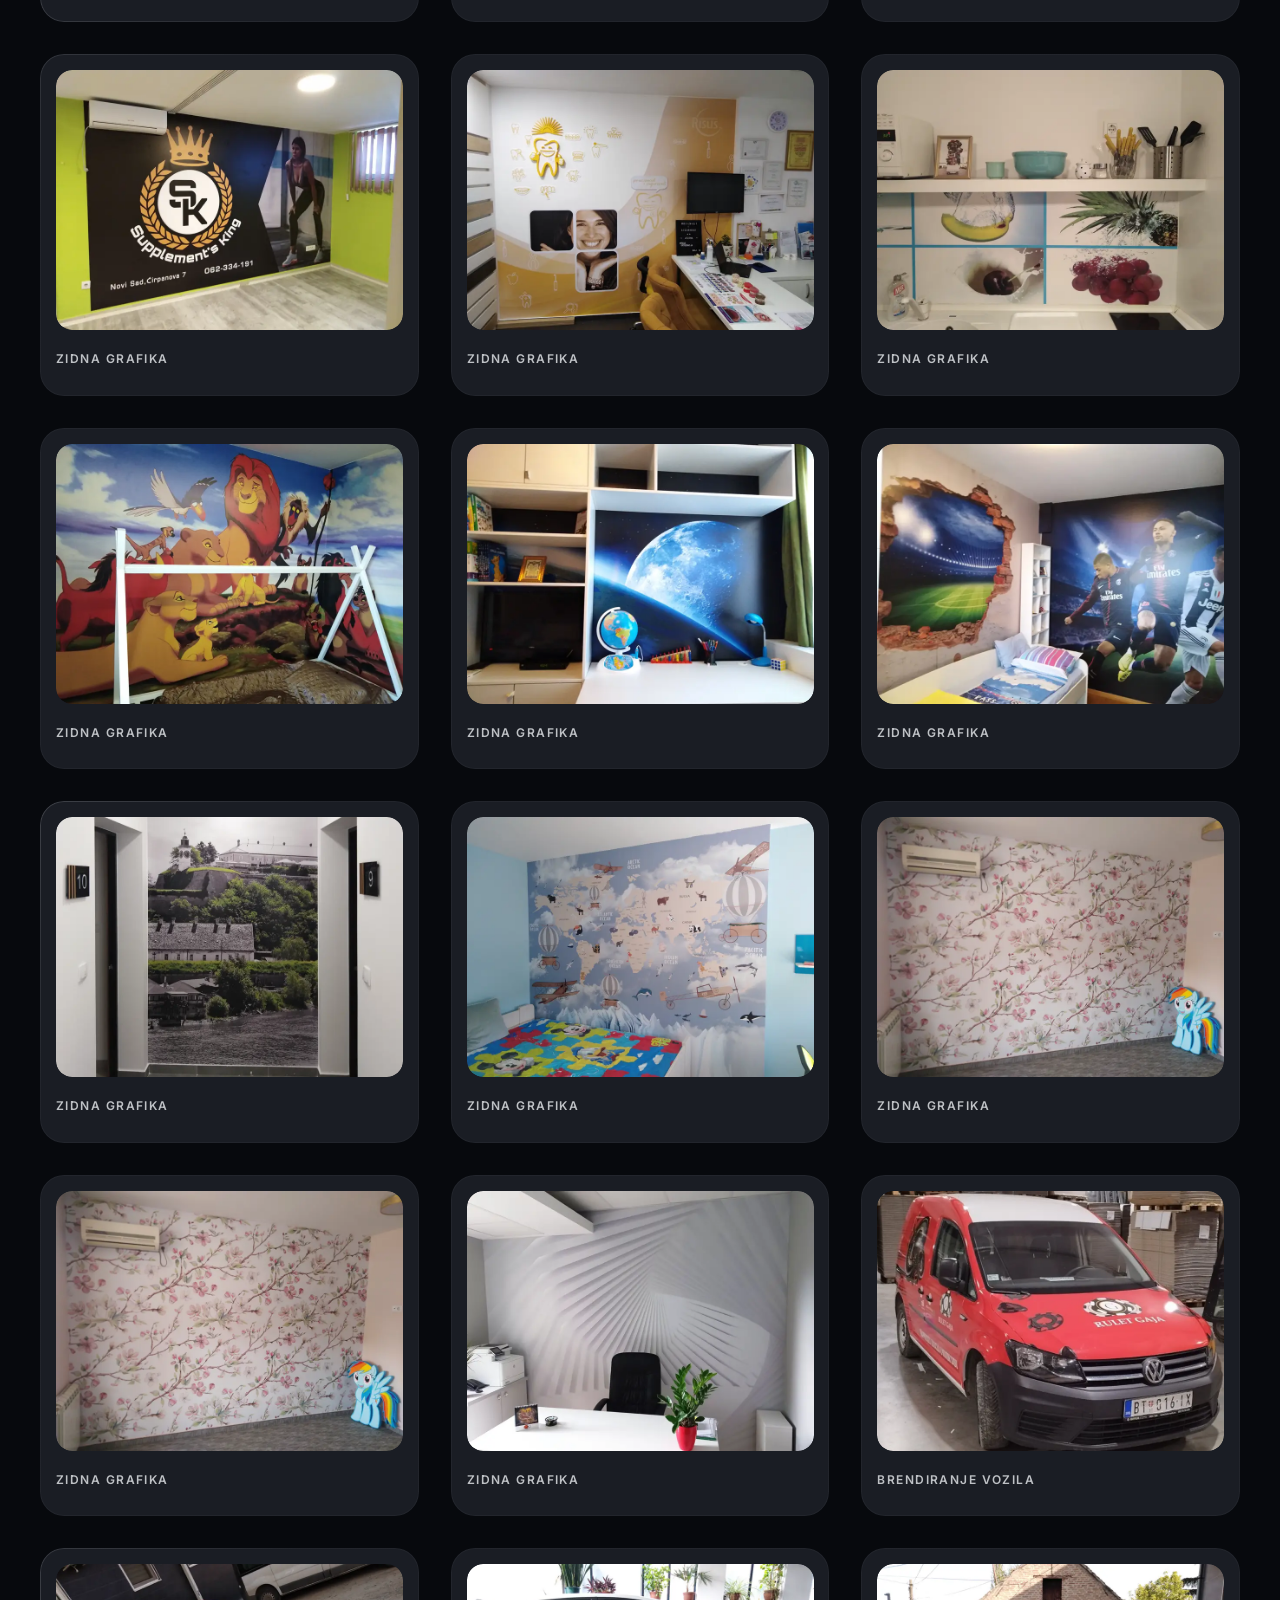
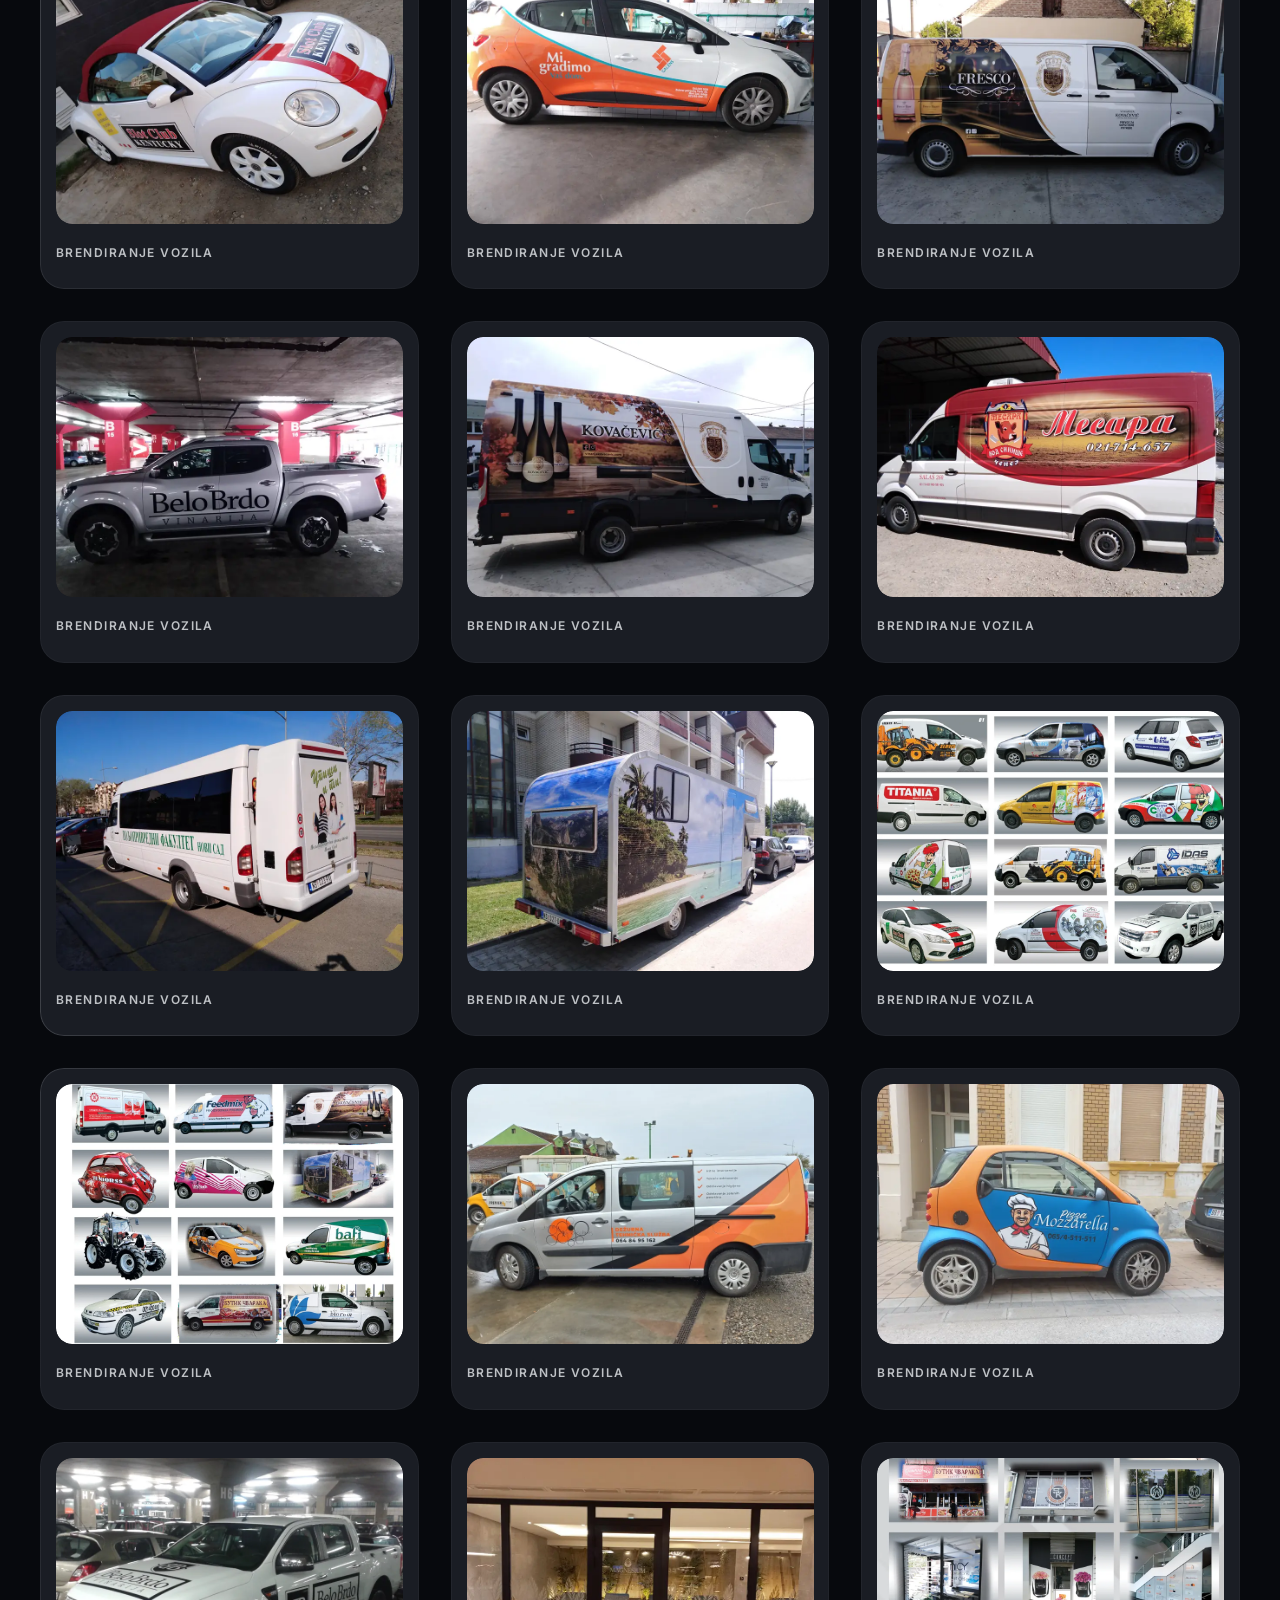
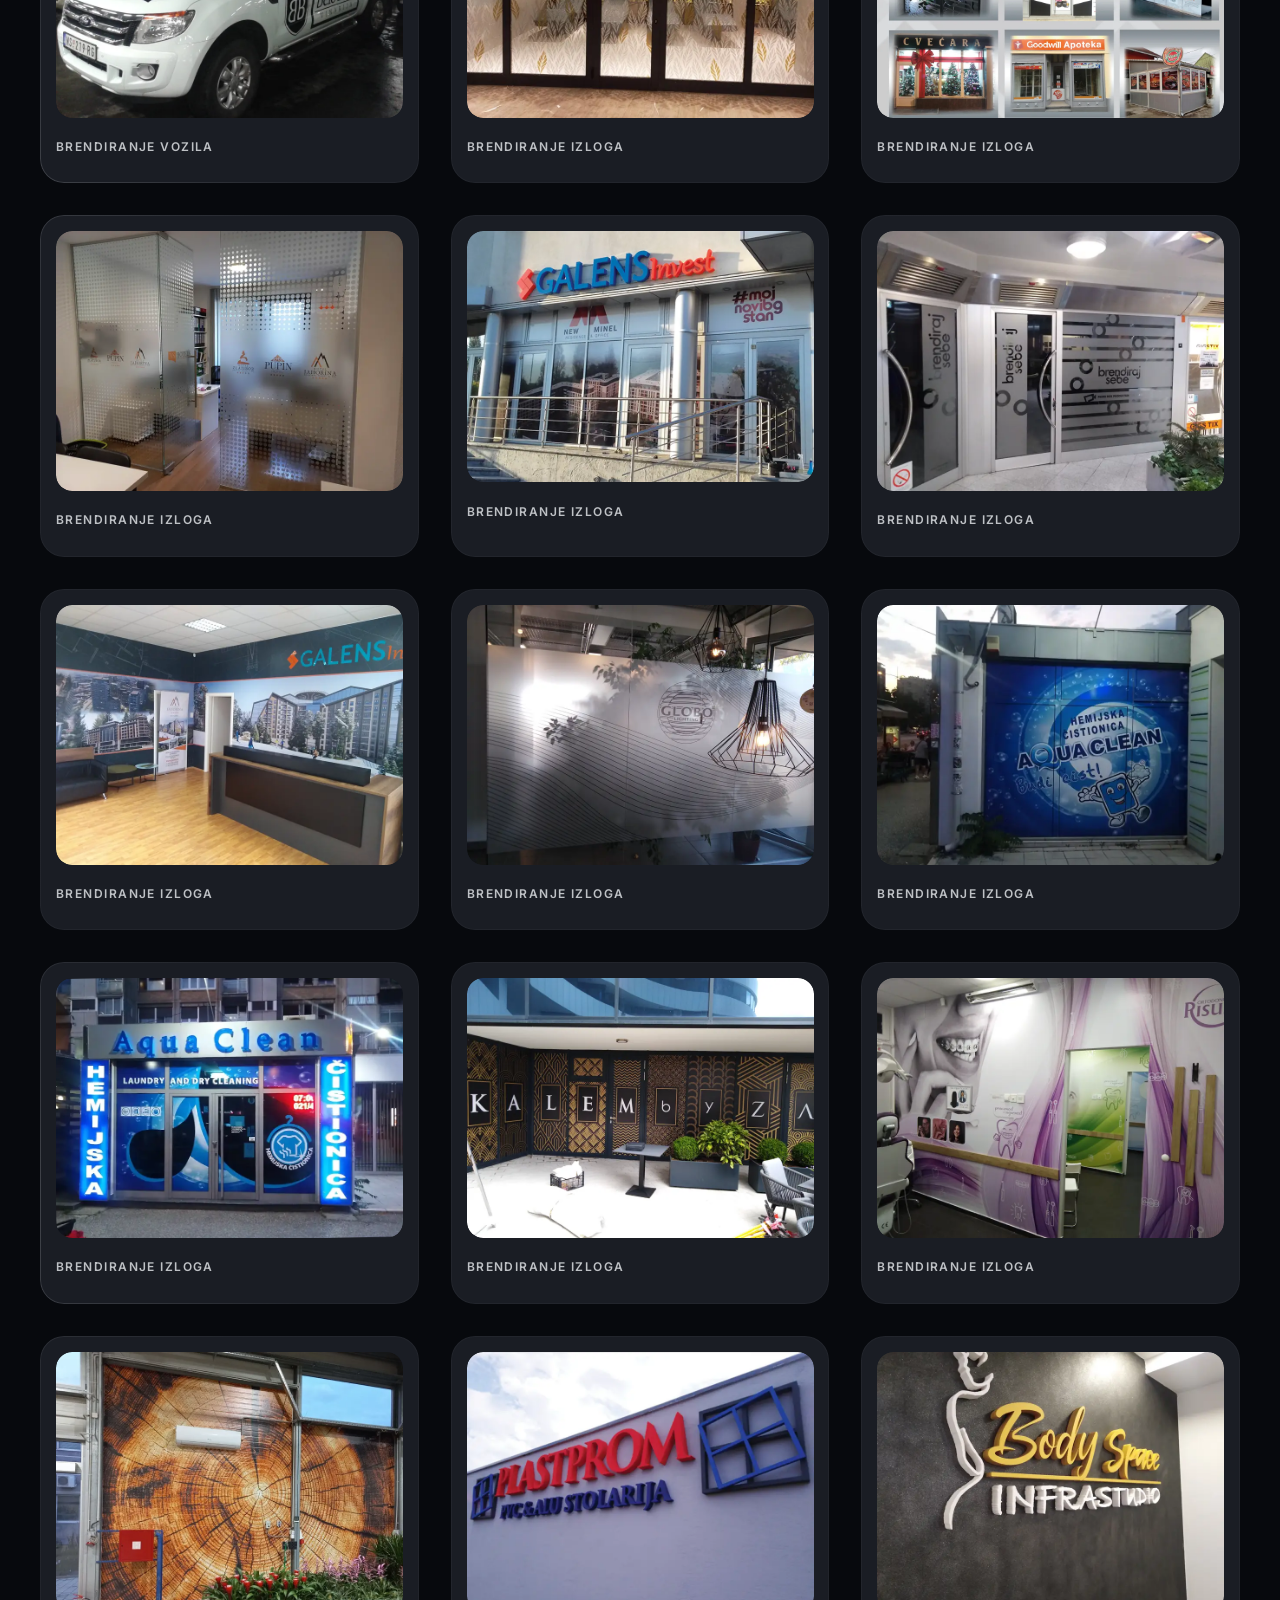
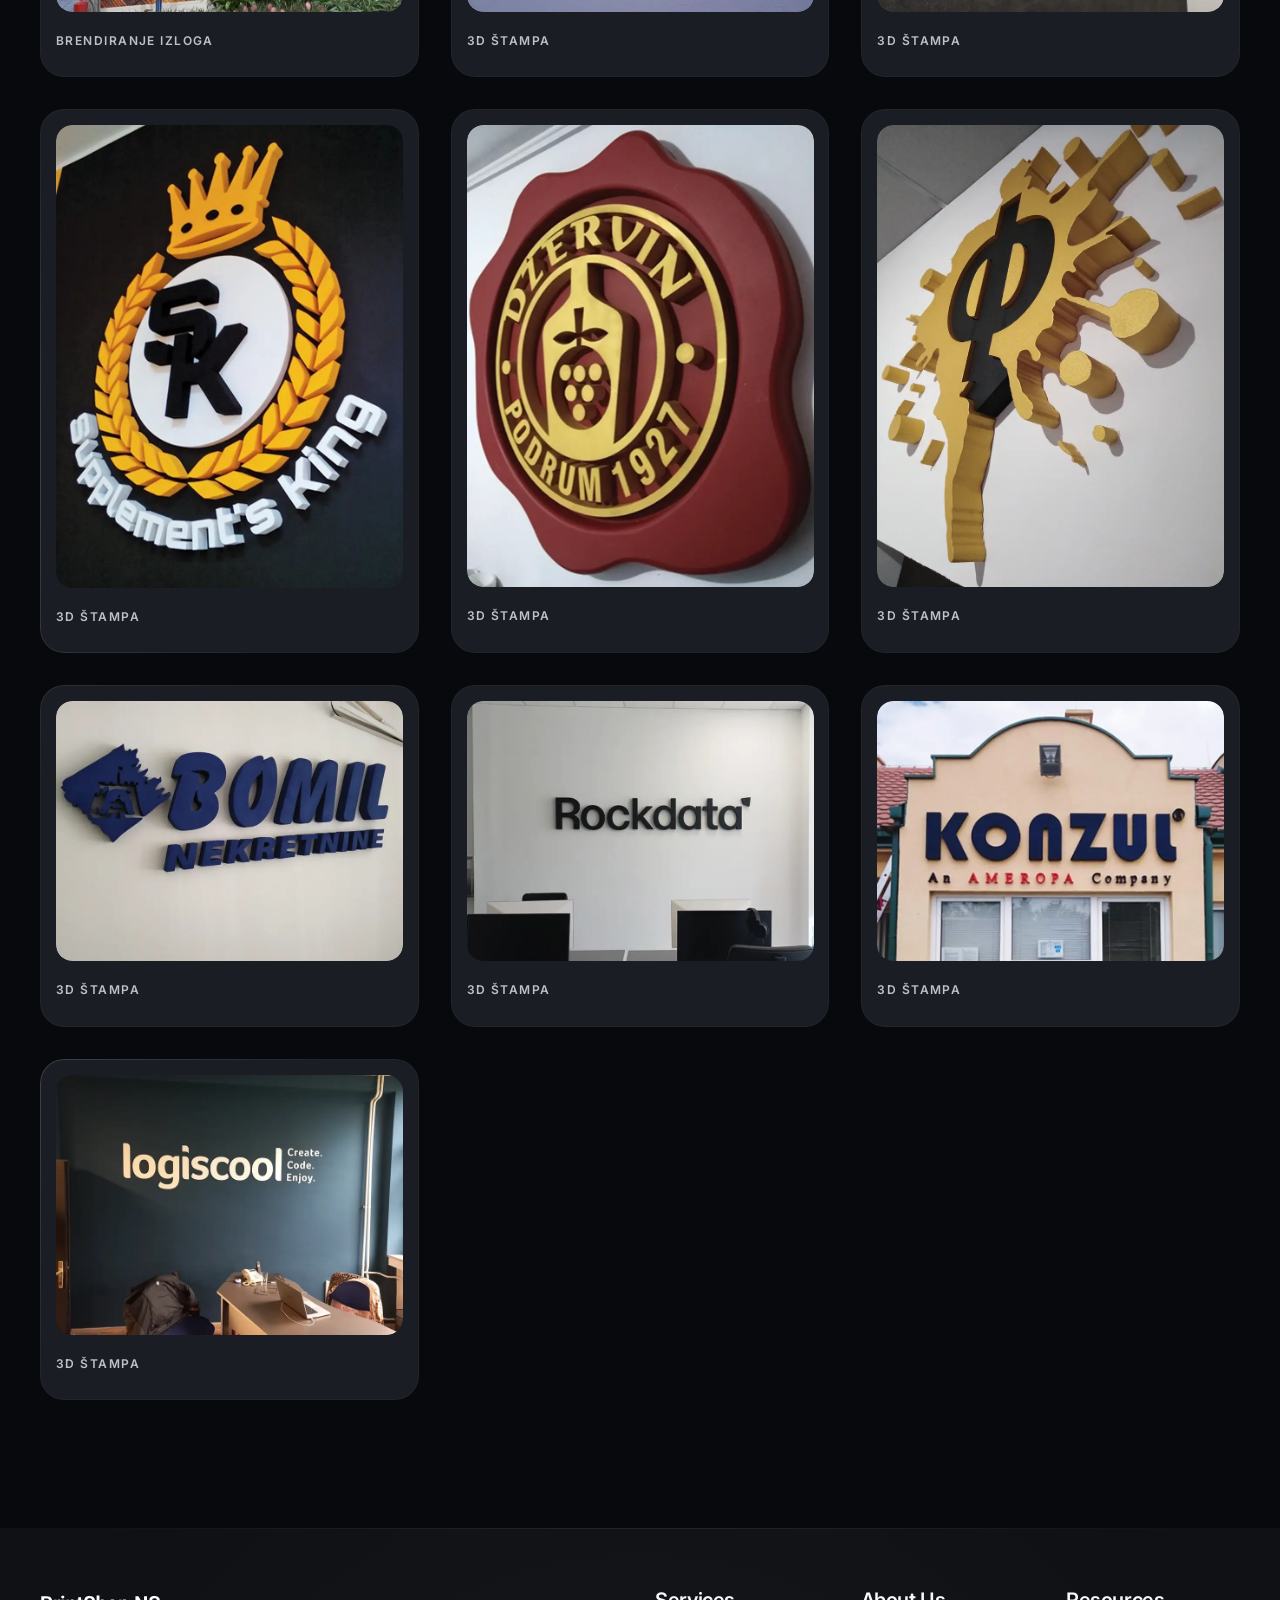
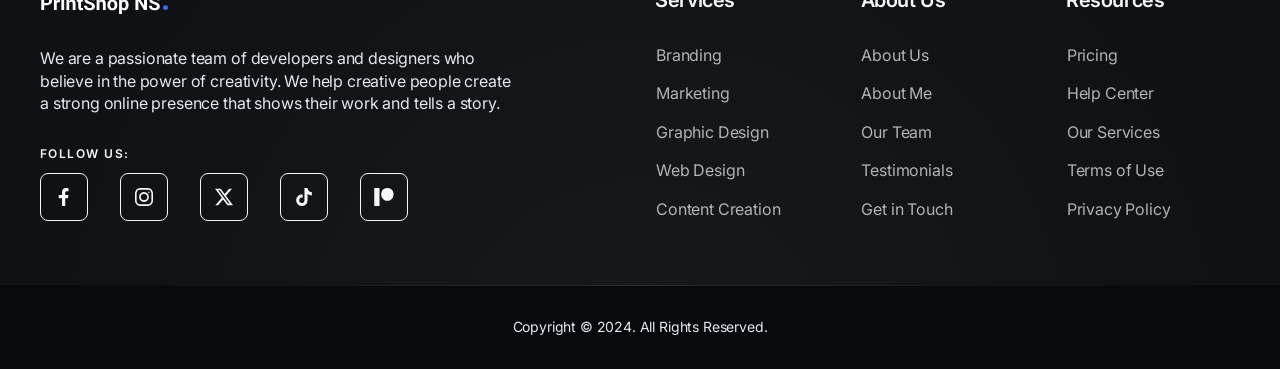
==== commit 6575f4aa: "Updated" ====
--- a/home06.html
+++ b/home06.html
@@ -6,7 +6,7 @@
   <meta name="viewport" content="width=device-width, initial-scale=1.0">
 
   <!-- Page Title -->
-  <title>Bringer | Digital Agency</title>
+  <title>Print Shop Novi Sad</title>
 
   <!-- Google Fonts -->
   <link href="https://fonts.googleapis.com/css2?family=Inter:wght@400;600&amp;display=swap" rel="stylesheet">
@@ -30,8 +30,9 @@
     <div class="bringer-header-inner">
       <!-- Header Logo -->
       <div class="bringer-header-lp">
-        <a href="./" class="bringer-logo">
-          <img src="img/logo.png" alt="bringer." width="88" height="24">
+        <a href="#start" class="bringer-logo">
+          <img src="img/logo-dm.svg" class="logo-dark" alt="bringer." width="128">
+          <img src="img/logo-lm.svg" class="logo-light" alt="bringer." width="128">
         </a>
       </div>
       <!-- Main Menu -->
@@ -78,13 +79,14 @@
         <button class="bringer-mode-toggler">
           <img src="icons/light-mode.svg" alt="">
         </button>
-        <a href="contacts.html" class="bringer-button">Get a FREE Quote</a>
+        <!-- <a href="contacts.html" class="bringer-button">Get a FREE Quote</a> -->
       </div>
     </div>
     <!-- Mobile Header -->
     <div class="bringer-mobile-header-inner">
       <a href="./" class="bringer-logo">
-        <img src="img/logo.png" alt="bringer." width="88" height="24">
+        <img src="img/logo-dm.svg" class="logo-dark" alt="bringer." width="128">
+        <img src="img/logo-lm.svg" class="logo-light" alt="bringer." width="128">
       </a>
       <a href="#" class="bringer-mobile-menu-toggler">
         <i class="bringer-menu-toggler-icon">
@@ -125,7 +127,7 @@
             </div>
             <div class="is-medium bringer-block stg-vertical-space-between" data-appear="fade-left" data-delay="300" data-unload="fade-right">
               <h3>Štampanje i brendiranje koje izdvaja vaš biznis.</h3>
-              <p>Sa preko 30 godina iskustva i poslovanja, specijalizovani smo za štampanje u Novom Sadu, pruzajući vam pouzdano štampu velikog formata, brendiranje kola i izloga, izradu 3D slova, digitalnu i sito štampu, postere, majice i zidnu grafiku - sve na jednom mestu.</p>
+              <p>Sa preko 30 godina iskustva i poslovanja, specijalizovani smo za štampanje u Novom Sadu, pružajući vam pouzdanu štampu velikog formata, brendiranje kola i izloga, 3D štampu, digitalnu i sito štampu, štampa postera, majica i zidnu grafiku - sve na jednom mestu.</p>
             </div>
           </div>
         </div><!-- .bringer-hero-block -->
@@ -1085,7 +1087,8 @@
             <div class="stg-col-5 stg-tp-col-12 stg-tp-bottom-gap-l">
               <div class="bringer-info-widget">
                 <a href="./" class="bringer-logo footer-logo">
-                  <img src="img/logo.png" alt="bringer." width="88" height="24">
+                  <img src="img/logo-dm.svg" class="logo-dark" alt="bringer." width="128">
+                  <img src="img/logo-lm.svg" class="logo-light" alt="bringer." width="128">
                 </a>
                 <div class="bringer-info-description">We are a passionate team of developers and designers who believe in the power of creativity. We help creative people create a strong online presence that shows their work and tells a story.</div>
                 <span class="bringer-label">Follow us:</span>
--- a/css/config.css
+++ b/css/config.css
@@ -6,6 +6,33 @@
 /* ============
    COLOR SCHEME
 =============== */
+
+/* Light Mode Overrides */
+.light-mode {
+  --bringer-s-body-bg: #ffffff;
+  --bringer-s-nav: #ffffffee;
+  --bringer-s-container-bg: #eaeff3;
+  --bringer-s-container-frosted: #f4f7faee;
+
+  --bringer-s-heading: #07090d;
+  --bringer-s-heading-fade: #07090d80;
+  --bringer-s-text: #33363b;
+
+  --bringer-s-accent: #2b56c5; /* Slightly darker for better contrast on white */
+  --bringer-button-hover-bg: #2b56c5d0;
+  --bringer-s-text-accent: #1a44b5;
+
+  --bringer-s-border: #07090d15;
+  --bringer-s-border-mute: #07090d08;
+  --bringer-s-border-highlight: #07090d20;
+  --bringer-s-backlight: #11151d19;
+  --bringer-s-box-shadow: #07090d0a;
+
+  --bringer-s-cursor-light: #1f2d4a19;
+  --bringer-c-menu: #07090d;
+  --bringer-c-menu-hover: #0039ab;
+}
+
 :root {
   /* Used as body background and overlays */
   --bringer-s-body-bg: #07090d;
@@ -83,28 +110,6 @@
     color 0.2s ease,
     border-color 0.2s ease,
     box-shadow 0.2s ease;
-}
-
-/* Light Mode Overrides */
-.light-mode {
-  --bringer-s-body-bg: #ffffff;
-  --bringer-s-nav: #ffffffee;
-  --bringer-s-container-bg: #f4f7fa;
-  --bringer-s-container-frosted: #f4f7faee;
-
-  --bringer-s-heading: #07090d;
-  --bringer-s-heading-fade: #07090d80;
-  --bringer-s-text: #33363b;
-
-  --bringer-s-accent: #2b56c5; /* Slightly darker for better contrast on white */
-  --bringer-button-hover-bg: #2b56c5d0;
-  --bringer-s-text-accent: #1a44b5;
-
-  --bringer-s-border: #07090d15;
-  --bringer-s-border-mute: #07090d08;
-  --bringer-s-border-highlight: #07090d20;
-  --bringer-s-backlight: #11151d19;
-  --bringer-s-box-shadow: #07090d0a;
 }
 
 /* ==========
--- a/css/style.css
+++ b/css/style.css
@@ -4483,3 +4483,16 @@
   width: 48px;
   height: 48px;
 }
+
+.logo-light,
+.logo-dark {
+  display: none;
+}
+
+body:not(.light-mode) .logo-dark {
+  display: block;
+}
+
+body.light-mode .logo-light {
+  display: block;
+}
